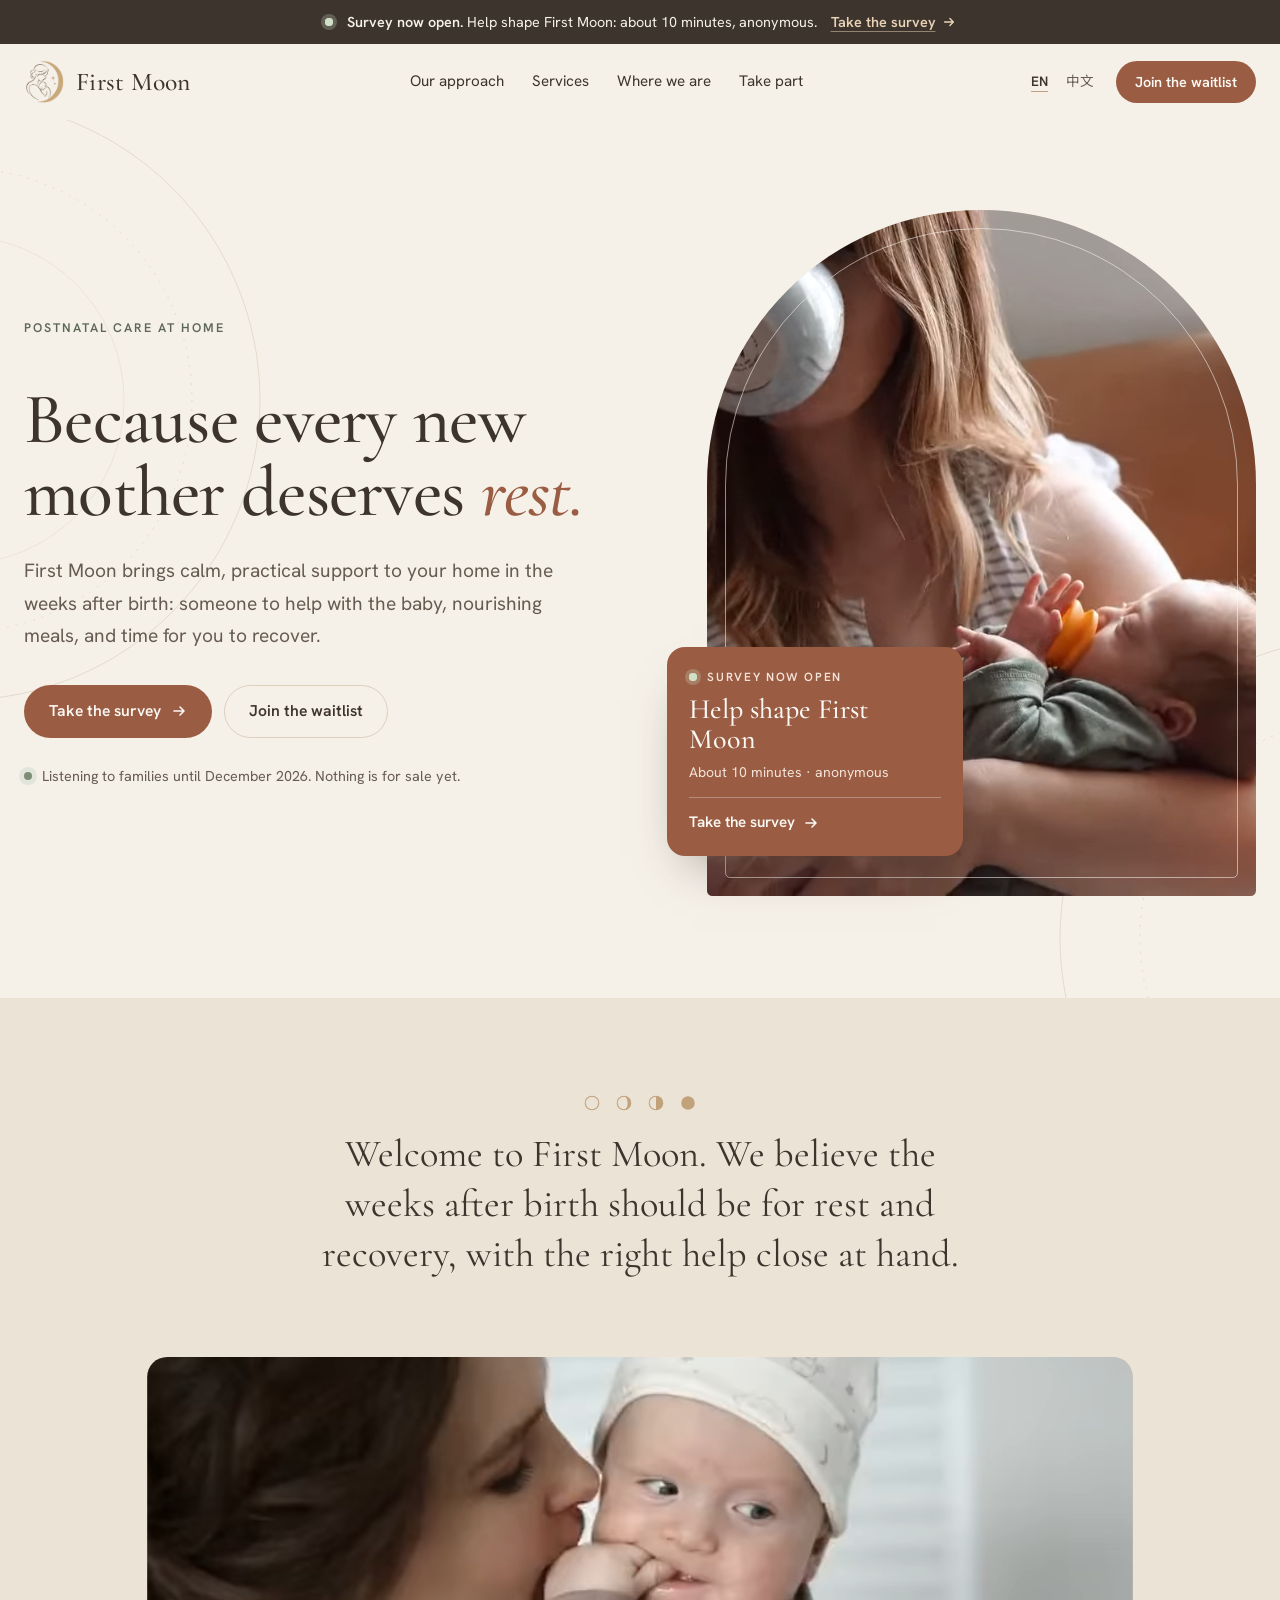
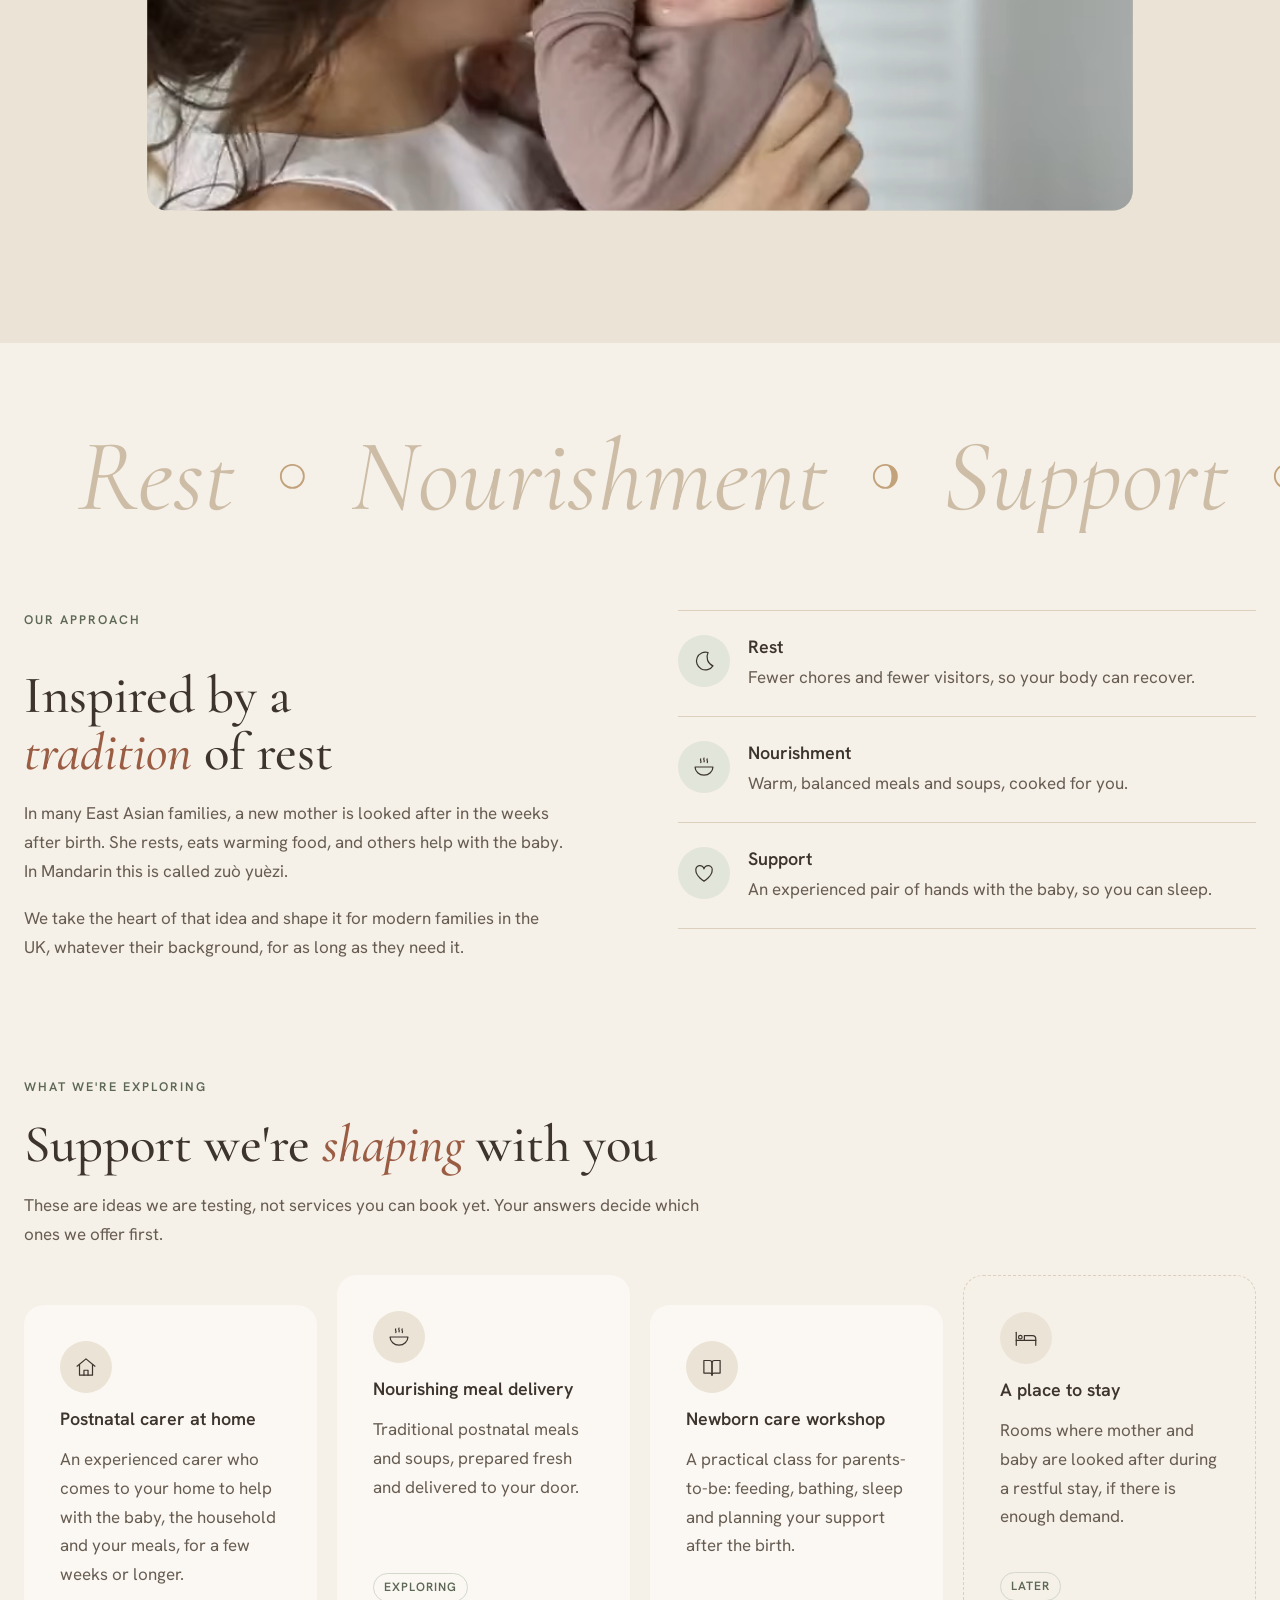
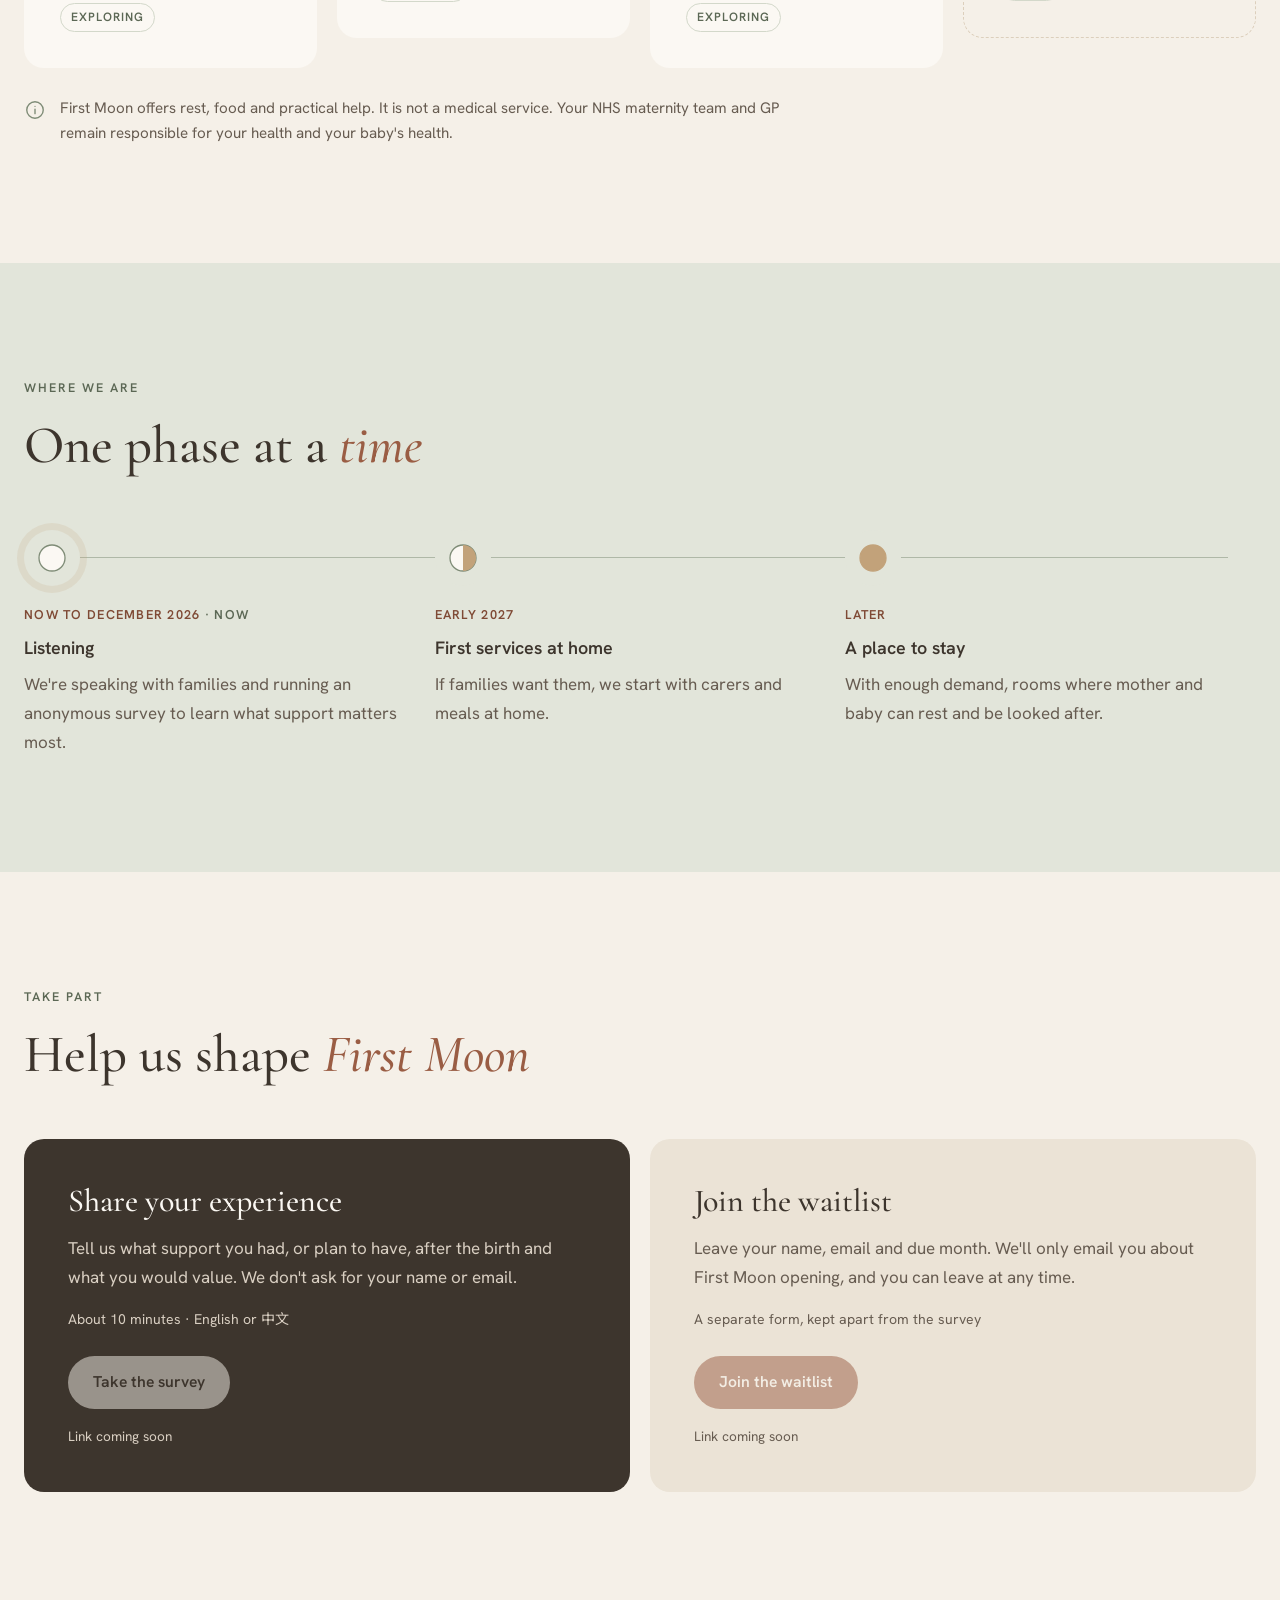
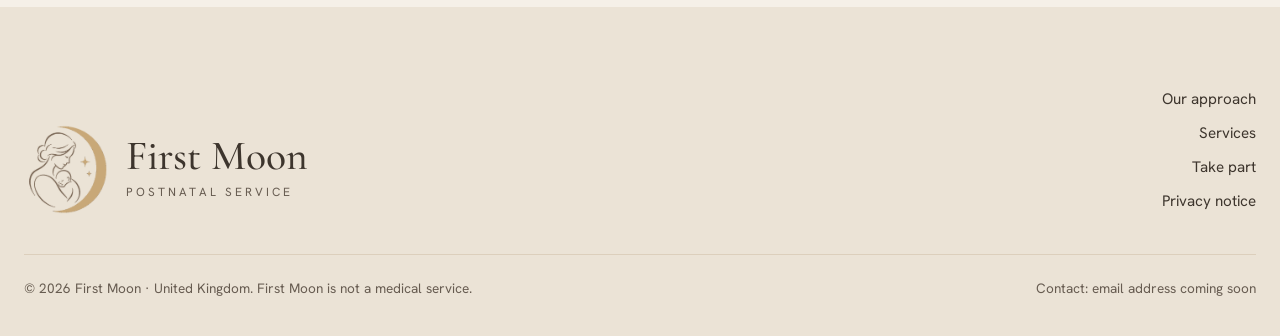
==== index.html @ cba9b2d2 "Add scroll-linked motion - Gold reading-progress line under the nav - Hero depth: orbit rings turn, " ====
<!doctype html>
<html lang="en-GB">
<head>
<meta charset="utf-8">
<meta name="viewport" content="width=device-width, initial-scale=1, viewport-fit=cover">
<title>First Moon 初月</title>
<meta name="description" content="First Moon 初月: calm, practical postnatal support at home for new families in the UK. Take our anonymous survey or join the waitlist.">
<meta name="claude:viewport-fit-sides" content="cover">
<link rel="icon" type="image/png" href="logo/favicon.png">
<link rel="apple-touch-icon" href="logo/apple-touch-icon.png">
<link rel="preconnect" href="https://fonts.googleapis.com">
<link rel="preconnect" href="https://fonts.gstatic.com" crossorigin>
<link rel="stylesheet" href="https://fonts.googleapis.com/css2?family=Cormorant+Garamond:ital,wght@0,400;0,500;1,400;1,500&family=Hanken+Grotesk:wght@400;500;600&family=Noto+Serif+TC:wght@500&family=Noto+Sans+TC:wght@400;500&display=swap">
<link rel="stylesheet" href="assets/site.css">
</head>
<body>
<div class="site" id="site" data-lang="en">

  <a class="announce js-survey" href="#take-part">
    <span class="wrap announce-in">
      <span class="live-dot" aria-hidden="true"></span>
      <span class="announce-text"><b><span class="en">Survey now open.</span><span class="zh">問卷開放中。</span></b> <span class="en">Help shape First Moon: about 10 minutes, anonymous.</span><span class="zh">協助我們打造初月：約 10 分鐘，匿名填寫。</span></span>
      <span class="announce-cta"><span class="en">Take the survey</span><span class="zh">填寫問卷</span> <svg class="arrow" viewBox="0 0 16 16" fill="none" stroke="currentColor" stroke-width="1.6" stroke-linecap="round" stroke-linejoin="round" aria-hidden="true"><path d="M3 8h10M9 4l4 4-4 4"/></svg></span>
    </span>
  </a>

  <header class="nav">
    <div class="wrap nav-in">
      <a class="brand" href="#top" aria-label="First Moon home">
        <img src="logo/emblem.png" alt="" width="400" height="429">
        <b>First Moon</b>
      </a>
      <nav class="nav-links" aria-label="Sections">
        <a href="#approach"><span class="en">Our approach</span><span class="zh">我們的理念</span></a>
        <a href="#services"><span class="en">Services</span><span class="zh">服務規劃</span></a>
        <a href="#journey"><span class="en">Where we are</span><span class="zh">目前進度</span></a>
        <a href="#take-part"><span class="en">Take part</span><span class="zh">一起參與</span></a>
      </nav>
      <div class="nav-right">
        <div class="lang" role="group" aria-label="Language / 語言">
          <button type="button" id="lang-en" data-set="en" aria-pressed="true">EN</button>
          <button type="button" id="lang-zh" data-set="zh" aria-pressed="false">中文</button>
        </div>
        <a class="btn primary" href="#take-part"><span class="en">Join the waitlist</span><span class="zh">加入候補名單</span></a>
      </div>
    </div>
  </header>

  <main id="top">
    <div class="hero-band">
    <svg class="orbit orbit-left" viewBox="0 0 640 640" aria-hidden="true">
      <circle cx="320" cy="320" r="300" fill="none" stroke="#DCCFBC" stroke-width="1"/>
      <circle cx="320" cy="320" r="232" fill="none" stroke="#DCCFBC" stroke-width="1" stroke-dasharray="2 7"/>
      <circle cx="320" cy="320" r="164" fill="none" stroke="#E6DCCB" stroke-width="1"/>
      <g class="orbit-moon"><circle cx="320" cy="20" r="9" fill="#C2A27A"/></g>
    </svg>
    <svg class="orbit orbit-right" viewBox="0 0 640 640" aria-hidden="true">
      <circle cx="320" cy="320" r="300" fill="none" stroke="#DCCFBC" stroke-width="1"/>
      <circle cx="320" cy="320" r="220" fill="none" stroke="#DCCFBC" stroke-width="1" stroke-dasharray="2 7"/>
      <g class="orbit-moon slow"><circle cx="320" cy="100" r="7" fill="#C2A27A"/><circle cx="324" cy="98" r="6" fill="#F5F0E8"/></g>
    </svg>
    <div class="wrap hero">
      <div class="hero-copy">
        <p class="eyebrow"><span class="en">Postnatal care at home</span><span class="zh">到府產後照顧</span></p>
        <h1><span class="en">Because every new mother deserves <em>rest.</em></span><span class="zh">每一位新手媽媽，都值得<em>好好休息</em>。</span></h1>
        <p class="lede"><span class="en">First Moon brings calm, practical support to your home in the weeks after birth: someone to help with the baby, nourishing meals, and time for you to recover.</span><span class="zh">在產後的日子裡，初月為您的家帶來安心而實際的支援：有人幫忙照顧寶寶、有營養的餐點，讓您有時間好好恢復。</span></p>
        <div class="hero-ctas">
          <a class="btn primary js-survey" href="#take-part"><span class="en">Take the survey</span><span class="zh">填寫問卷</span>
            <svg class="arrow" viewBox="0 0 16 16" fill="none" stroke="currentColor" stroke-width="1.6" stroke-linecap="round" stroke-linejoin="round" aria-hidden="true"><path d="M3 8h10M9 4l4 4-4 4"/></svg></a>
          <a class="btn quiet js-waitlist" href="#take-part"><span class="en">Join the waitlist</span><span class="zh">加入候補名單</span></a>
        </div>
        <p class="listening"><span class="en">Listening to families until December 2026. Nothing is for sale yet.</span><span class="zh">2026 年 12 月前持續聆聽家庭的需要，目前尚未銷售任何服務。</span></p>
      </div>
      <div class="arch">
        <span class="arch-glow" aria-hidden="true"></span>
        <img src="logo/emblem.png" alt="First Moon emblem: a mother holding her baby inside a crescent moon" width="400" height="429">
        <video autoplay muted loop playsinline preload="auto" poster="media/hero-poster.jpg" aria-hidden="true"><source src="media/hero.webm" type="video/webm"><source src="media/hero.mp4" type="video/mp4"></video>
        <a class="arch-note js-survey" href="#take-part">
          <span class="note-top"><span class="live-dot" aria-hidden="true"></span><span class="en">Survey now open</span><span class="zh">問卷開放中</span></span>
          <b class="note-title"><span class="en">Help shape First Moon</span><span class="zh">一起打造初月</span></b>
          <span class="note-meta"><span class="en">About 10 minutes · anonymous</span><span class="zh">約 10 分鐘 · 匿名</span></span>
          <span class="note-cta"><span class="en">Take the survey</span><span class="zh">填寫問卷</span> <svg class="arrow" viewBox="0 0 16 16" fill="none" stroke="currentColor" stroke-width="1.6" stroke-linecap="round" stroke-linejoin="round" aria-hidden="true"><path d="M3 8h10M9 4l4 4-4 4"/></svg></span>
        </a>
      </div>
    </div>

    </div>

    <section class="welcome" aria-label="Welcome">
      <div class="wrap">
        <div class="phases" aria-hidden="true">
          <svg viewBox="0 0 20 20"><circle cx="10" cy="10" r="7.5" fill="none" stroke="#C2A27A" stroke-width="1.2"/></svg>
          <svg viewBox="0 0 20 20"><circle cx="10" cy="10" r="7.5" fill="none" stroke="#C2A27A" stroke-width="1.2"/><path d="M10 2.5a7.5 7.5 0 0 1 0 15a4 7.5 0 0 0 0-15z" fill="#C2A27A"/></svg>
          <svg viewBox="0 0 20 20"><circle cx="10" cy="10" r="7.5" fill="none" stroke="#C2A27A" stroke-width="1.2"/><path d="M10 2.5a7.5 7.5 0 0 1 0 15z" fill="#C2A27A"/></svg>
          <svg viewBox="0 0 20 20"><circle cx="10" cy="10" r="7.5" fill="#C2A27A"/></svg>
        </div>
        <p class="display"><span class="en">Welcome to First Moon. We believe the weeks after birth should be for rest and recovery, with the right help close at hand.</span><span class="zh">歡迎來到初月。我們相信，產後的日子應該用來休息與恢復，而您需要的幫助，就在身邊。</span></p>
        <figure class="film">
          <video muted loop playsinline preload="none" poster="media/together-poster.jpg" aria-hidden="true"><source src="media/together.webm" type="video/webm"><source src="media/together.mp4" type="video/mp4"></video>
        </figure>
      </div>
    </section>

    <div class="drift" aria-hidden="true">
      <p class="drift-track en"><span>Rest</span><svg viewBox="0 0 20 20"><circle cx="10" cy="10" r="7.5" fill="none" stroke="#C2A27A" stroke-width="1.2"/></svg><span>Nourishment</span><svg viewBox="0 0 20 20"><circle cx="10" cy="10" r="7.5" fill="none" stroke="#C2A27A" stroke-width="1.2"/><path d="M10 2.5a7.5 7.5 0 0 1 0 15a4 7.5 0 0 0 0-15z" fill="#C2A27A"/></svg><span>Support</span><svg viewBox="0 0 20 20"><circle cx="10" cy="10" r="7.5" fill="none" stroke="#C2A27A" stroke-width="1.2"/><path d="M10 2.5a7.5 7.5 0 0 1 0 15z" fill="#C2A27A"/></svg><span>Calm</span><svg viewBox="0 0 20 20"><circle cx="10" cy="10" r="7.5" fill="#C2A27A"/></svg></p>
      <p class="drift-track zh"><span>休息</span><svg viewBox="0 0 20 20"><circle cx="10" cy="10" r="7.5" fill="none" stroke="#C2A27A" stroke-width="1.2"/></svg><span>營養</span><svg viewBox="0 0 20 20"><circle cx="10" cy="10" r="7.5" fill="none" stroke="#C2A27A" stroke-width="1.2"/><path d="M10 2.5a7.5 7.5 0 0 1 0 15a4 7.5 0 0 0 0-15z" fill="#C2A27A"/></svg><span>支援</span><svg viewBox="0 0 20 20"><circle cx="10" cy="10" r="7.5" fill="none" stroke="#C2A27A" stroke-width="1.2"/><path d="M10 2.5a7.5 7.5 0 0 1 0 15z" fill="#C2A27A"/></svg><span>安心</span><svg viewBox="0 0 20 20"><circle cx="10" cy="10" r="7.5" fill="#C2A27A"/></svg></p>
    </div>

    <section class="section" id="approach">
      <div class="wrap approach">
        <div class="approach-copy">
          <p class="eyebrow"><span class="en">Our approach</span><span class="zh">我們的理念</span></p>
          <h2><span class="en">Inspired by a <em>tradition</em> of rest</span><span class="zh">靈感來自<em>傳統</em>的產後休養</span></h2>
          <p class="muted"><span class="en">In many East Asian families, a new mother is looked after in the weeks after birth. She rests, eats warming food, and others help with the baby. In Mandarin this is called zuò yuèzi.</span><span class="zh">在許多東亞家庭裡，產後的媽媽會被細心照顧：好好休息、吃溫補的餐點，並由家人幫忙照顧寶寶，這就是坐月子。</span></p>
          <p class="muted"><span class="en">We take the heart of that idea and shape it for modern families in the UK, whatever their background, for as long as they need it.</span><span class="zh">我們延續這份用心，為在英國的現代家庭量身打造。不論背景，都能依您的需要安排。</span></p>
        </div>
        <div class="principles">
          <div class="principle">
            <span class="icon" aria-hidden="true"><svg viewBox="0 0 32 32"><path d="M21 5.5a11 11 0 1 0 6 16.5A12 12 0 0 1 21 5.5z"/></svg></span>
            <div><h3><span class="en">Rest</span><span class="zh">休息</span></h3><p><span class="en">Fewer chores and fewer visitors, so your body can recover.</span><span class="zh">減少家務與訪客，讓身體好好恢復。</span></p></div>
          </div>
          <div class="principle">
            <span class="icon" aria-hidden="true"><svg viewBox="0 0 32 32"><path d="M5 16h22a11 10 0 0 1-22 0z"/><path d="M12 6c-1.4 1.8 1.4 2.8 0 4.6M16 5c-1.4 1.8 1.4 2.8 0 4.6M20 6c-1.4 1.8 1.4 2.8 0 4.6"/></svg></span>
            <div><h3><span class="en">Nourishment</span><span class="zh">營養</span></h3><p><span class="en">Warm, balanced meals and soups, cooked for you.</span><span class="zh">溫暖均衡的餐點與湯品，為您用心烹調。</span></p></div>
          </div>
          <div class="principle">
            <span class="icon" aria-hidden="true"><svg viewBox="0 0 32 32"><path d="M16 26s-10-6-10-13a5 5 0 0 1 10-2 5 5 0 0 1 10 2c0 7-10 13-10 13z"/></svg></span>
            <div><h3><span class="en">Support</span><span class="zh">支援</span></h3><p><span class="en">An experienced pair of hands with the baby, so you can sleep.</span><span class="zh">有經驗的人幫忙照顧寶寶，讓您可以安心入睡。</span></p></div>
          </div>
        </div>
      </div>
    </section>

    <section class="section" id="services" style="padding-top: 0">
      <div class="wrap">
        <div class="section-head">
          <p class="eyebrow"><span class="en">What we're exploring</span><span class="zh">我們正在規劃</span></p>
          <h2><span class="en">Support we're <em>shaping</em> with you</span><span class="zh">與您一起<em>規劃</em>的照顧</span></h2>
          <p class="muted"><span class="en">These are ideas we are testing, not services you can book yet. Your answers decide which ones we offer first.</span><span class="zh">以下是我們正在評估的構想，目前還不能預訂。您的意見將決定我們先推出哪一項。</span></p>
        </div>
        <div class="services">
          <article class="service">
            <span class="icon" aria-hidden="true"><svg viewBox="0 0 32 32"><path d="M5 15 16 6l11 9"/><path d="M8 13v13h16V13"/><path d="M13.5 26v-6h5v6"/></svg></span>
            <h3><span class="en">Postnatal carer at home</span><span class="zh">到府產後照顧</span></h3>
            <p><span class="en">An experienced carer who comes to your home to help with the baby, the household and your meals, for a few weeks or longer.</span><span class="zh">有經驗的照顧者到府協助照顧寶寶、家務與飲食，可安排數週或更長時間。</span></p>
            <span class="tag"><span class="en">Exploring</span><span class="zh">規劃中</span></span>
          </article>
          <article class="service">
            <span class="icon" aria-hidden="true"><svg viewBox="0 0 32 32"><path d="M5 16h22a11 10 0 0 1-22 0z"/><path d="M12 6c-1.4 1.8 1.4 2.8 0 4.6M16 5c-1.4 1.8 1.4 2.8 0 4.6M20 6c-1.4 1.8 1.4 2.8 0 4.6"/></svg></span>
            <h3><span class="en">Nourishing meal delivery</span><span class="zh">產後餐點外送</span></h3>
            <p><span class="en">Traditional postnatal meals and soups, prepared fresh and delivered to your door.</span><span class="zh">傳統產後餐點與湯品，新鮮製作，直接送到府上。</span></p>
            <span class="tag"><span class="en">Exploring</span><span class="zh">規劃中</span></span>
          </article>
          <article class="service">
            <span class="icon" aria-hidden="true"><svg viewBox="0 0 32 32"><path d="M6 8h7a3 3 0 0 1 3 3v15a2.5 2.5 0 0 0-2.5-2.5H6z"/><path d="M26 8h-7a3 3 0 0 0-3 3v15a2.5 2.5 0 0 1 2.5-2.5H26z"/></svg></span>
            <h3><span class="en">Newborn care workshop</span><span class="zh">新生兒照顧課程</span></h3>
            <p><span class="en">A practical class for parents-to-be: feeding, bathing, sleep and planning your support after the birth.</span><span class="zh">為準爸媽設計的實用課程：餵奶、洗澡、睡眠，以及產後支援規劃。</span></p>
            <span class="tag"><span class="en">Exploring</span><span class="zh">規劃中</span></span>
          </article>
          <article class="service later">
            <span class="icon" aria-hidden="true"><svg viewBox="0 0 32 32"><path d="M4 25V9"/><path d="M4 19h24v6"/><path d="M28 19v-2a4 4 0 0 0-4-4H14v6"/><circle cx="9" cy="15" r="2.2"/></svg></span>
            <h3><span class="en">A place to stay</span><span class="zh">產後住宿</span></h3>
            <p><span class="en">Rooms where mother and baby are looked after during a restful stay, if there is enough demand.</span><span class="zh">若需求足夠，我們希望提供讓媽媽與寶寶安心入住、受到照顧的空間。</span></p>
            <span class="tag"><span class="en">Later</span><span class="zh">未來</span></span>
          </article>
        </div>
        <p class="care-note">
          <svg viewBox="0 0 24 24" aria-hidden="true"><circle cx="12" cy="12" r="9"/><path d="M12 11v5M12 8h.01"/></svg>
          <span><span class="en">First Moon offers rest, food and practical help. It is not a medical service. Your NHS maternity team and GP remain responsible for your health and your baby's health.</span><span class="zh">初月提供的是休息、飲食與生活上的協助，並非醫療服務。您與寶寶的健康仍由 NHS 產科團隊及家庭醫師（GP）負責。</span></span>
        </p>
      </div>
    </section>

    <section class="section journey-band" id="journey">
      <div class="wrap">
        <div class="section-head">
          <p class="eyebrow"><span class="en">Where we are</span><span class="zh">目前進度</span></p>
          <h2><span class="en">One phase at a <em>time</em></span><span class="zh">一步一步，<em>循序漸進</em></span></h2>
        </div>
        <ol class="journey">
          <li class="now">
            <span class="moon" aria-hidden="true"><svg viewBox="0 0 40 40"><circle cx="20" cy="20" r="13" fill="#FBF8F3" stroke="#7F8C77" stroke-width="1.3"/></svg></span>
            <span class="when"><span class="en">Now to December 2026</span><span class="zh">現在至 2026 年 12 月</span></span>
            <h3><span class="en">Listening</span><span class="zh">聆聽需求</span></h3>
            <p><span class="en">We're speaking with families and running an anonymous survey to learn what support matters most.</span><span class="zh">我們正在與家庭交流，並透過匿名問卷了解大家最需要的支援。</span></p>
          </li>
          <li>
            <span class="moon" aria-hidden="true"><svg viewBox="0 0 40 40"><circle cx="20" cy="20" r="13" fill="#FBF8F3" stroke="#7F8C77" stroke-width="1.3"/><path d="M20 7a13 13 0 0 1 0 26z" fill="#C2A27A"/></svg></span>
            <span class="when"><span class="en">Early 2027</span><span class="zh">2027 年初</span></span>
            <h3><span class="en">First services at home</span><span class="zh">首批到府服務</span></h3>
            <p><span class="en">If families want them, we start with carers and meals at home.</span><span class="zh">若家庭有需要，我們將從到府照顧與餐點開始。</span></p>
          </li>
          <li>
            <span class="moon" aria-hidden="true"><svg viewBox="0 0 40 40"><circle cx="20" cy="20" r="13" fill="#C2A27A" stroke="#C2A27A" stroke-width="1.3"/></svg></span>
            <span class="when"><span class="en">Later</span><span class="zh">未來</span></span>
            <h3><span class="en">A place to stay</span><span class="zh">產後住宿</span></h3>
            <p><span class="en">With enough demand, rooms where mother and baby can rest and be looked after.</span><span class="zh">若需求足夠，提供讓媽媽與寶寶安心休養的空間。</span></p>
          </li>
        </ol>
      </div>
    </section>

    <section class="section" id="take-part">
      <div class="wrap">
        <div class="section-head">
          <p class="eyebrow"><span class="en">Take part</span><span class="zh">一起參與</span></p>
          <h2><span class="en">Help us shape <em>First Moon</em></span><span class="zh">一起打造<em>初月</em></span></h2>
        </div>
        <div class="join">
          <div class="join-card survey">
            <h3><span class="en">Share your experience</span><span class="zh">分享您的經驗</span></h3>
            <p><span class="en">Tell us what support you had, or plan to have, after the birth and what you would value. We don't ask for your name or email.</span><span class="zh">告訴我們您過去或打算在產後安排哪些支援，以及您重視的項目。問卷不會詢問姓名或電子郵件。</span></p>
            <span class="meta"><span class="en">About 10 minutes · English or 中文</span><span class="zh">約 10 分鐘 · 中文或英文</span></span>
            <a class="btn primary js-survey" href="#take-part"><span class="en">Take the survey</span><span class="zh">開始填寫</span></a>
          </div>
          <div class="join-card waitlist">
            <h3><span class="en">Join the waitlist</span><span class="zh">加入候補名單</span></h3>
            <p class="muted"><span class="en">Leave your name, email and due month. We'll only email you about First Moon opening, and you can leave at any time.</span><span class="zh">留下姓名、電子郵件與預產月份。我們只會在初月開放時通知您，您隨時可以退出。</span></p>
            <span class="meta"><span class="en">A separate form, kept apart from the survey</span><span class="zh">與問卷分開的獨立表單</span></span>
            <a class="btn primary js-waitlist" href="#take-part"><span class="en">Join the waitlist</span><span class="zh">加入候補名單</span></a>
          </div>
        </div>
      </div>
    </section>
  </main>

  <footer class="footer">
    <div class="wrap">
      <div class="footer-top">
        <a class="footer-brand" href="#top" aria-label="First Moon, back to top">
          <img src="logo/emblem.png" alt="" width="400" height="429">
          <span><b>First Moon</b><small><span class="en">Postnatal service</span><span class="zh">產後照顧服務</span></small></span>
        </a>
        <nav class="footer-links" aria-label="Footer">
          <a href="#approach"><span class="en">Our approach</span><span class="zh">我們的理念</span></a>
          <a href="#services"><span class="en">Services</span><span class="zh">服務規劃</span></a>
          <a href="#take-part"><span class="en">Take part</span><span class="zh">一起參與</span></a>
          <a href="privacy.html"><span class="en">Privacy notice</span><span class="zh">隱私權聲明</span></a>
        </nav>
      </div>
      <div class="footer-bottom">
        <p><span class="en">© 2026 First Moon · United Kingdom. First Moon is not a medical service.</span><span class="zh">© 2026 初月 · 英國。初月並非醫療服務。</span></p>
        <p><span class="en">Contact:</span><span class="zh">聯絡我們：</span> <span class="email js-email"><span class="en">email address coming soon</span><span class="zh">電子郵件即將公布</span></span></p>
      </div>
    </div>
  </footer>

</div>
<script src="assets/site.js"></script>
</body>
</html>
---- assets/site.css ----
/* First Moon: calm, light, earth-toned. Arches and moon phases are the only motifs. */
:root {
  --linen: #F5F0E8;
  --oat: #EBE3D6;
  --sand: #DCCFBC;
  --stone: #3D352D;
  --stone-soft: #675C51;
  --clay: #9A5D44;
  --clay-deep: #7F4A35;
  --sage: #7F8C77;
  --sage-tint: #E2E5DA;
  --sage-ink: #5C6855;
  --gold: #C2A27A;
  --white: #FBF8F3;
  --display: "Cormorant Garamond", "Noto Serif TC", Georgia, serif;
  --zh-display: "Noto Serif TC", "Songti TC", "PMingLiU", serif;
  --body: "Hanken Grotesk", "Noto Sans TC", "PingFang TC", "Microsoft JhengHei", system-ui, sans-serif;
  --radius: 20px;
  color-scheme: light;
}

* { box-sizing: border-box; }
html { scroll-behavior: smooth; }
@media (prefers-reduced-motion: reduce) { html { scroll-behavior: auto; } }
body { margin: 0; background: var(--linen); color: var(--stone); font-family: var(--body); font-size: 1.0625rem; line-height: 1.7; -webkit-font-smoothing: antialiased; }
img { max-width: 100%; height: auto; display: block; }
a { color: var(--clay-deep); text-underline-offset: 3px; }
a:focus-visible, button:focus-visible { outline: 2px solid var(--clay); outline-offset: 3px; border-radius: 6px; }
p { margin: 0; }

.wrap { width: 100%; max-width: 80rem; margin: 0 auto; padding-left: max(24px, env(safe-area-inset-left, 0px)); padding-right: max(24px, env(safe-area-inset-right, 0px)); }
@media (max-width: 480px) { .wrap { padding-left: max(18px, env(safe-area-inset-left, 0px)); padding-right: max(18px, env(safe-area-inset-right, 0px)); } }

/* language */
.site[data-lang="en"] .zh, .site[data-lang="zh"] .en { display: none !important; }
.site[data-lang="zh"] { line-height: 1.9; }
.site[data-lang="zh"] .display, .site[data-lang="zh"] h1, .site[data-lang="zh"] h2 { font-family: var(--zh-display); font-weight: 500; letter-spacing: .02em; }

/* type */
.eyebrow { font-size: .78rem; font-weight: 600; letter-spacing: .16em; text-transform: uppercase; color: var(--sage-ink); margin: 0 0 18px; }
.site[data-lang="zh"] .eyebrow { letter-spacing: .3em; }
h1, h2, .display { font-family: var(--display); font-weight: 500; color: var(--stone); margin: 0; text-wrap: balance; }
h1 { font-size: clamp(2.8rem, 5.6vw, 5.4rem); line-height: 1.02; letter-spacing: -.01em; }
h2 { font-size: clamp(2.1rem, 4.2vw, 3.3rem); line-height: 1.08; }
h1 em, h2 em, .display em { font-style: italic; color: var(--clay); }
.site[data-lang="zh"] h1 { font-size: clamp(2.3rem, 5vw, 3.8rem); line-height: 1.25; }
.site[data-lang="zh"] h2 { font-size: clamp(1.8rem, 3.4vw, 2.6rem); line-height: 1.3; }
.site[data-lang="zh"] h1 em, .site[data-lang="zh"] h2 em { font-style: normal; }
h3 { font-size: 1.12rem; font-weight: 600; margin: 0; line-height: 1.35; }
.lede { font-size: 1.2rem; color: var(--stone-soft); max-width: 36rem; text-wrap: pretty; }
.muted { color: var(--stone-soft); }

/* buttons */
.btn { display: inline-flex; align-items: center; justify-content: center; gap: 10px; min-height: 48px; padding: 12px 24px; border-radius: 999px; font: inherit; font-size: .98rem; font-weight: 600; text-decoration: none; border: 1.5px solid transparent; transition: background-color .25s ease, color .25s ease, border-color .25s ease; cursor: pointer; }
.btn.primary { background: var(--clay); color: var(--white); }
.btn.primary:hover { background: var(--clay-deep); }
.btn.quiet { border-color: var(--sand); color: var(--stone); background: transparent; }
.btn.quiet:hover { border-color: var(--stone-soft); }
.btn .arrow { width: 16px; height: 16px; }
.btn[aria-disabled="true"] { opacity: .5; pointer-events: none; }
.soon { font-size: .85rem; color: var(--stone-soft); }

/* nav */
.nav { position: sticky; top: env(safe-area-inset-top, 0px); z-index: 20; background: color-mix(in srgb, var(--linen) 92%, transparent); backdrop-filter: blur(8px); border-bottom: 1px solid transparent; }
.nav-in { display: flex; align-items: center; justify-content: space-between; gap: 20px; padding-block: 16px; }
.brand { display: flex; align-items: center; gap: 12px; color: var(--stone); text-decoration: none; }
.brand img { width: 40px; }
.brand b { font-family: var(--display); font-weight: 500; font-size: 1.6rem; letter-spacing: .01em; line-height: 1; }
.nav-links { display: flex; align-items: center; gap: 28px; font-size: .95rem; }
.nav-links a { color: var(--stone); text-decoration: none; }
.nav-links a:hover { color: var(--clay); }
.nav-right { display: flex; align-items: center; gap: 14px; }
.lang { display: flex; gap: 2px; font-size: .85rem; }
.lang button { font: inherit; background: none; border: 0; padding: 6px 8px; color: var(--stone-soft); cursor: pointer; border-radius: 6px; }
.lang button[aria-pressed="true"] { color: var(--stone); font-weight: 600; text-decoration: underline; text-underline-offset: 5px; text-decoration-color: var(--gold); }
.nav .btn { min-height: 42px; padding: 8px 18px; font-size: .9rem; }
@media (max-width: 900px) { .nav-links { display: none; } }
@media (max-width: 560px) { .nav .btn { display: none; } .brand b { font-size: 1.4rem; } }

/* hero */
.hero { position: relative; display: grid; grid-template-columns: minmax(0, 1.05fr) minmax(0, .95fr); gap: clamp(32px, 6vw, 80px); align-items: center; padding-block: clamp(40px, 7vw, 96px) clamp(56px, 8vw, 112px); }
.hero-copy { display: grid; gap: 26px; min-width: 0; }
.hero-ctas { display: flex; flex-wrap: wrap; gap: 12px; padding-top: 6px; }
.listening { display: inline-flex; align-items: baseline; gap: 10px; font-size: .9rem; color: var(--stone-soft); }
.listening::before { content: ""; flex: none; transform: translateY(-1px); width: 8px; height: 8px; border-radius: 50%; background: var(--sage); box-shadow: 0 0 0 5px var(--sage-tint); }
.arch { position: relative; aspect-ratio: 4 / 5; width: 100%; max-width: 580px; justify-self: end; border-radius: 999px 999px var(--radius) var(--radius); background: var(--oat); display: grid; place-items: center; }
.arch::after { content: ""; position: absolute; inset: 18px; border: 1px solid var(--sand); border-radius: inherit; pointer-events: none; }
.arch img { width: 64%; }
/* the survey call-out on the arch */
.arch-note { position: absolute; z-index: 2; left: -40px; bottom: 40px; width: min(18.5rem, calc(100% - 24px)); background: var(--clay); color: var(--white); text-decoration: none; border-radius: 18px; padding: 20px 22px; display: grid; gap: 6px; box-shadow: 0 26px 50px -26px rgba(61, 53, 45, .6); }
.arch-note:hover { background: var(--clay-deep); color: var(--white); }
.note-top { display: inline-flex; align-items: center; gap: 10px; font-size: .74rem; font-weight: 600; letter-spacing: .14em; text-transform: uppercase; color: #F3E3D8; }
.note-title { font-family: var(--display); font-weight: 500; font-size: 1.75rem; line-height: 1.1; }
.site[data-lang="zh"] .note-title { font-family: var(--zh-display); font-size: 1.4rem; }
.note-meta { font-size: .88rem; color: #F3E3D8; }
.note-cta { display: inline-flex; align-items: center; gap: 8px; margin-top: 6px; font-weight: 600; font-size: .95rem; border-top: 1px solid rgba(251, 248, 243, .3); padding-top: 12px; }
.note-cta .arrow { width: 16px; height: 16px; }
.live-dot { position: relative; flex: none; width: 8px; height: 8px; border-radius: 50%; background: #CFE0C6; box-shadow: 0 0 0 4px rgba(207, 224, 198, .25); }

/* announcement bar */
.announce { display: block; background: var(--stone); color: var(--linen); text-decoration: none; font-size: .9rem; }
.announce:hover { color: var(--white); }
.announce-in { display: flex; align-items: center; justify-content: center; gap: 12px 14px; padding-block: 10px; flex-wrap: wrap; text-align: center; }
.announce-text b { font-weight: 600; }
.announce-cta { display: inline-flex; align-items: center; gap: 6px; font-weight: 600; color: #E9D3B6; text-decoration: underline; text-underline-offset: 4px; text-decoration-color: rgba(233, 211, 182, .5); }
.announce-cta .arrow { width: 14px; height: 14px; }
@media (max-width: 560px) { .announce-in { font-size: .84rem; gap: 6px 10px; } .announce .live-dot { display: none; } }

/* orbit rings fill the sides of wide screens */
.hero-band { position: relative; overflow: hidden; }
.orbit { position: absolute; pointer-events: none; width: 640px; height: 640px; opacity: .65; }
.orbit-left { left: -360px; top: -40px; }
.orbit-right { right: -400px; bottom: -260px; }
@media (min-width: 1400px) { .orbit-left { left: calc((50% - 40rem) / 2 - 320px); top: -20px; } .orbit-right { right: calc((50% - 40rem) / 2 - 320px); bottom: -220px; } }
@media (max-width: 860px) { .orbit-right { display: none; } .orbit-left { left: -440px; top: -120px; opacity: .4; } }
.orbit-moon { transform-box: view-box; transform-origin: 320px 320px; }
@media (max-width: 860px) {
  .hero { grid-template-columns: 1fr; }
  .arch { max-width: 360px; width: 100%; justify-self: center; aspect-ratio: 5 / 5.6; }
  .arch-note { left: 12px; bottom: 20px; }
  .arch { justify-self: center; }
}

/* welcome band */
.welcome { background: var(--oat); }
.welcome .wrap { padding-block: clamp(56px, 8vw, 96px); display: grid; justify-items: center; text-align: center; gap: 18px; }
.welcome .display { font-size: clamp(1.7rem, 3.2vw, 2.4rem); line-height: 1.3; max-width: 46rem; font-weight: 400; }
.site[data-lang="zh"] .welcome .display { font-size: clamp(1.4rem, 2.6vw, 1.9rem); line-height: 1.6; }
.film { width: 100%; margin: 22px 0 0; border-radius: var(--radius); overflow: hidden; aspect-ratio: 1280 / 548; background: var(--sand); }
.film video { width: 100%; height: 100%; object-fit: cover; display: block; }
@media (max-width: 640px) { .film { aspect-ratio: 4 / 3; } }
.phases { display: flex; gap: 14px; align-items: center; }
.phases svg { width: 18px; height: 18px; }
.sr-only { position: absolute; width: 1px; height: 1px; overflow: hidden; clip: rect(0 0 0 0); white-space: nowrap; }

/* a slow band of words between the welcome and the approach; site.js slides it as you scroll */
.drift { overflow: hidden; padding-top: clamp(44px, 6vw, 80px); }
.drift-track { display: flex; align-items: center; gap: .42em; width: max-content; margin: 0; padding-left: 6vw; white-space: nowrap; font-family: var(--display); font-style: italic; font-weight: 400; font-size: clamp(3rem, 8vw, 7rem); line-height: 1.1; color: #CDBDA6; translate: calc(var(--dx, 0) * -.3px) 0; will-change: translate; }
.drift-track svg { flex: none; width: .3em; height: .3em; }
.site[data-lang="zh"] .drift-track { font-family: var(--zh-display); font-style: normal; font-size: clamp(2.4rem, 6vw, 5rem); letter-spacing: .12em; gap: .6em; }
.drift + .section { padding-top: clamp(44px, 6vw, 80px); }

/* sections */
.section { padding-block: clamp(64px, 9vw, 120px); }
.section-head { display: grid; gap: 0; max-width: 44rem; margin-bottom: clamp(36px, 5vw, 56px); }
.section-head p:last-child { margin-top: 18px; }

.approach { display: grid; grid-template-columns: minmax(0, 1fr) minmax(0, 1fr); gap: clamp(32px, 6vw, 88px); align-items: start; }
.approach-copy { display: grid; gap: 18px; }
.approach-copy p { max-width: 34rem; }
.principles { display: grid; gap: 0; border-top: 1px solid var(--sand); }
.principle { display: grid; grid-template-columns: 52px minmax(0, 1fr); gap: 18px; padding-block: 24px; border-bottom: 1px solid var(--sand); }
.principle p { color: var(--stone-soft); margin-top: 4px; }
.icon { width: 52px; height: 52px; border-radius: 50%; background: var(--sage-tint); color: var(--stone); display: grid; place-items: center; }
.icon svg { width: 26px; height: 26px; fill: none; stroke: currentColor; stroke-width: 1.5; stroke-linecap: round; stroke-linejoin: round; }
@media (max-width: 820px) { .approach { grid-template-columns: 1fr; } }

.services { display: grid; grid-template-columns: repeat(2, minmax(0, 1fr)); gap: 20px; }
@media (min-width: 1240px) { .services { grid-template-columns: repeat(4, minmax(0, 1fr)); } }
.service { background: var(--white); border-radius: var(--radius); padding: clamp(24px, 3vw, 36px); display: flex; flex-direction: column; gap: 14px; }
.service .tag { margin-top: auto; }
.service .icon { background: var(--oat); }
.service p { color: var(--stone-soft); }
.tag { justify-self: start; align-self: flex-start; font-size: .75rem; letter-spacing: .08em; text-transform: uppercase; font-weight: 600; color: var(--sage-ink); border: 1px solid #D3D8CA; border-radius: 999px; padding: 3px 10px; }
.service.later { background: transparent; border: 1px dashed var(--sand); }
@media (max-width: 680px) { .services { grid-template-columns: 1fr; } }
.care-note { margin-top: 28px; display: flex; gap: 14px; align-items: flex-start; font-size: .95rem; color: var(--stone-soft); max-width: 48rem; }
.care-note svg { flex: none; width: 22px; height: 22px; margin-top: 3px; fill: none; stroke: var(--sage); stroke-width: 1.5; stroke-linecap: round; stroke-linejoin: round; }

/* journey */
.journey-band { background: var(--sage-tint); }
.journey { list-style: none; margin: 0; padding: 0; display: grid; grid-template-columns: repeat(3, minmax(0, 1fr)); gap: 0; position: relative; }
.journey::before { content: ""; position: absolute; top: 27px; left: 28px; right: 28px; height: 1px; background: var(--sage); opacity: .5; }
.journey li { position: relative; display: grid; gap: 10px; padding-right: 28px; align-content: start; }
.moon { width: 56px; height: 56px; border-radius: 50%; background: var(--sage-tint); display: grid; place-items: center; }
.moon svg { width: 40px; height: 40px; }
.when { font-size: .8rem; letter-spacing: .1em; text-transform: uppercase; font-weight: 600; color: var(--clay-deep); margin-top: 8px; }
.journey p { color: var(--stone-soft); }
.journey .now .when::after { content: " · now"; color: var(--sage-ink); }
.site[data-lang="zh"] .journey .now .when::after { content: " · 進行中"; }
@media (max-width: 760px) {
  .journey { grid-template-columns: 1fr; gap: 28px; }
  .journey::before { top: 28px; bottom: 28px; left: 27px; right: auto; width: 1px; height: auto; }
  .journey li { grid-template-columns: 56px minmax(0, 1fr); column-gap: 20px; padding-right: 0; }
  .journey li > *:not(.moon) { grid-column: 2; }
  .journey .moon { grid-row: 1 / span 3; }
  .when { margin-top: 0; }
}

/* take part */
.join { display: grid; grid-template-columns: repeat(2, minmax(0, 1fr)); gap: 20px; }
.join-card { border-radius: var(--radius); padding: clamp(28px, 4vw, 44px); display: grid; gap: 16px; align-content: start; }
.join-card.survey { background: var(--stone); color: var(--linen); }
.join-card.survey h3 { color: var(--white); }
.join-card.survey p, .join-card.survey .soon, .join-card.survey .meta { color: #D9CFC2; }
.join-card.survey .btn.primary { background: var(--linen); color: var(--stone); }
.join-card.survey .btn.primary:hover { background: var(--white); }
.join-card.waitlist { background: var(--oat); }
.join-card h3 { font-family: var(--display); font-weight: 500; font-size: 2rem; line-height: 1.1; }
.site[data-lang="zh"] .join-card h3 { font-family: var(--zh-display); font-size: 1.6rem; }
.meta { font-size: .88rem; color: var(--stone-soft); display: flex; gap: 8px; flex-wrap: wrap; }
.join-card .btn { justify-self: start; margin-top: 8px; }
@media (max-width: 760px) { .join { grid-template-columns: 1fr; } }

/* footer */
.footer { background: var(--oat); }
.footer .wrap { padding-block: clamp(48px, 7vw, 80px) 36px; display: grid; gap: 40px; }
.footer-top { display: grid; grid-template-columns: minmax(0, 1fr) auto; gap: 40px; align-items: end; }
.footer-brand { display: flex; align-items: center; gap: 18px; color: var(--stone); text-decoration: none; }
.footer-brand img { width: 84px; }
.footer-brand span { display: grid; gap: 4px; }
.footer-brand b { font-family: var(--display); font-weight: 500; font-size: 2.6rem; line-height: 1; }
.footer-brand small { font-size: .74rem; letter-spacing: .26em; text-transform: uppercase; color: var(--stone-soft); }
.footer-links { display: grid; gap: 8px; font-size: .95rem; justify-items: end; }
.footer-links a { color: var(--stone); text-decoration: none; }
.footer-links a:hover { color: var(--clay); }
.footer-bottom { border-top: 1px solid var(--sand); padding-top: 22px; display: flex; flex-wrap: wrap; justify-content: space-between; gap: 10px 32px; font-size: .85rem; color: var(--stone-soft); }
.footer-bottom p { max-width: 44rem; }
.email { user-select: all; }
@media (max-width: 640px) { .footer-top { grid-template-columns: 1fr; } .footer-links { justify-items: start; } }

/* privacy page */
.doc { max-width: 44rem; padding-block: clamp(40px, 6vw, 80px); }
.doc h1 { font-size: clamp(2.4rem, 5vw, 3.6rem); margin-bottom: 14px; }
.doc h2 { font-family: var(--body); font-size: 1.1rem; font-weight: 600; margin: 36px 0 8px; }
.site[data-lang="zh"] .doc h2 { font-family: var(--body); font-size: 1.1rem; }
.doc p, .doc li { color: var(--stone-soft); }
.doc p + p { margin-top: 12px; }
.doc ul { padding-left: 1.2rem; margin: 0; display: grid; gap: 6px; }
.back { display: inline-flex; gap: 8px; align-items: center; font-size: .95rem; margin-bottom: 28px; text-decoration: none; }

/* ---------- motion: slow, soft, never busy ---------- */
.nav { transition: border-color .4s ease, box-shadow .4s ease; }
.nav.scrolled { border-bottom-color: var(--sand); box-shadow: 0 10px 30px -28px rgba(61, 53, 45, .5); }
.arch img { position: relative; z-index: 1; }
.arch-glow { position: absolute; inset: 22% 18%; border-radius: 50%; background: radial-gradient(closest-side, rgba(255, 252, 245, .9), rgba(255, 252, 245, 0)); pointer-events: none; }
.arch video { position: absolute; inset: 0; width: 100%; height: 100%; object-fit: cover; border-radius: inherit; }
.arch.has-video::after { border-color: rgba(251, 248, 243, .55); z-index: 1; }
.arch.has-video .arch-glow, .arch.has-video > img { display: none; }
.service, .join-card { transition: transform .5s cubic-bezier(.2, .7, .2, 1), box-shadow .5s ease; }
.btn .arrow { transition: transform .35s ease; }

@media (prefers-reduced-motion: no-preference) {
  /* hero entrance: words settle in one after another, the italic word last */
  .hero-copy > * { animation: rise 1.1s cubic-bezier(.2, .7, .2, 1) both; }
  .hero-copy > *:nth-child(2) { animation-delay: .08s; }
  .hero-copy > *:nth-child(3) { animation-delay: .22s; }
  .hero-copy > *:nth-child(4) { animation-delay: .32s; }
  .hero-copy > *:nth-child(5) { animation-delay: .42s; }
  .hero h1 em { display: inline-block; animation: settle 1.6s .45s cubic-bezier(.2, .7, .2, 1) both; }
  .arch { animation: rise 1.3s .12s cubic-bezier(.2, .7, .2, 1) both; }
  .arch > img { animation: float 9s ease-in-out infinite; }
  .arch-glow { animation: breathe 9s ease-in-out infinite; }
  .arch-note { animation: rise 1s .9s cubic-bezier(.2, .7, .2, 1) both, float 11s 2s ease-in-out infinite; }
  .listening::before { animation: pulse 3.2s ease-in-out infinite; }
  .live-dot::after { content: ""; position: absolute; inset: 0; border-radius: 50%; background: #CFE0C6; animation: ping 2.4s cubic-bezier(0, 0, .2, 1) infinite; }
  .orbit-moon { animation: orbit 90s linear infinite; }
  .orbit-moon.slow { animation-duration: 140s; animation-direction: reverse; }
  .arch-note:hover .arrow, .announce:hover .arrow { transform: translateX(3px); }
  @keyframes ping { 0% { transform: scale(1); opacity: .7; } 80%, 100% { transform: scale(2.6); opacity: 0; } }
  @keyframes orbit { to { transform: rotate(360deg); } }

  /* hover */
  .service:hover, .join-card:hover { transform: translateY(-4px); box-shadow: 0 24px 50px -36px rgba(61, 53, 45, .45); }
  .btn:hover .arrow { transform: translateX(3px); }

  /* scroll reveals: only applied to content that starts below the fold (see site.js) */
  .will-reveal { opacity: 0; transform: translateY(18px); transition: opacity 1s cubic-bezier(.2, .7, .2, 1), transform 1s cubic-bezier(.2, .7, .2, 1); transition-delay: var(--d, 0s); }
  .will-reveal.revealed { opacity: 1; transform: none; }

  /* the welcome moon waxes, one phase at a time */
  .phases svg { opacity: .25; transform: scale(.85); transition: opacity .8s ease, transform .8s ease; }
  .phases.revealed svg, .phases:not(.will-wax) svg { opacity: 1; transform: none; }
  .phases.revealed svg:nth-child(2) { transition-delay: .25s; }
  .phases.revealed svg:nth-child(3) { transition-delay: .5s; }
  .phases.revealed svg:nth-child(4) { transition-delay: .75s; }

  /* ---- scroll-linked motion: site.js sets the variables; the defaults are the resting state ---- */
  /* reading progress: a gold hairline under the nav */
  .nav::after { content: ""; position: absolute; left: 0; right: 0; bottom: -1px; height: 2px; background: linear-gradient(90deg, var(--sand), var(--gold)); transform-origin: left; transform: scaleX(var(--read, 0)); pointer-events: none; }

  /* hero depth: the rings turn, the text lifts away a little faster than the arch */
  .orbit-left { rotate: calc(var(--hs, 0) * .05deg); }
  .orbit-right { rotate: calc(var(--hs, 0) * -.04deg); }
  @media (min-width: 861px) {
    .arch { translate: 0 calc(var(--hs, 0) * .1px); }
    .hero-copy { translate: 0 calc(var(--hs, 0) * -.05px); opacity: max(.3, calc(1 - var(--hs, 0) / 1300)); }
  }

  /* the welcome sentence lights up word by word */
  .words .w { opacity: clamp(.16, calc((var(--p, 1) * (var(--n, 1) + 4) - var(--i, 0)) / 4), 1); transition: opacity .3s linear; }

  /* the film opens out of a smaller frame and eases back from a slight zoom */
  .film { clip-path: inset(calc((1 - var(--fp, 1)) * 7%) calc((1 - var(--fp, 1)) * 10%) round var(--radius)); }
  .film video { scale: calc(1 + (1 - var(--fp, 1)) * .16); }

  /* service cards drift at two speeds */
  @media (min-width: 681px) { .service:nth-child(even) { translate: 0 calc(var(--sp, 0) * 30px); } }

  /* the journey line fills as you scroll, and each moon brightens as the line reaches it */
  .journey li { z-index: 1; }
  .journey::after { content: ""; position: absolute; top: 26.5px; left: 28px; right: 28px; height: 2px; background: var(--gold); transform-origin: left; transform: scaleX(var(--jp, 1)); }
  @media (max-width: 760px) { .journey::after { top: 28px; bottom: 28px; left: 26.5px; right: auto; width: 2px; height: auto; transform-origin: top; transform: scaleY(var(--jp, 1)); } }
  .journey.will-scrub .moon { transition: opacity .7s ease, transform .7s cubic-bezier(.2, .7, .2, 1), box-shadow .7s ease; }
  .journey.will-scrub li:not(.lit) .moon { opacity: .45; transform: scale(.82); }
  .journey.will-scrub li.lit .moon { box-shadow: 0 0 0 7px rgba(194, 162, 122, .18); }

  @keyframes rise { from { transform: translateY(14px); opacity: .4; } to { transform: none; opacity: 1; } }
  @keyframes settle { from { transform: translateY(8px); opacity: 0; filter: blur(4px); } to { transform: none; opacity: 1; filter: none; } }
  @keyframes float { 0%, 100% { transform: translateY(0); } 50% { transform: translateY(-7px); } }
  @keyframes breathe { 0%, 100% { opacity: .55; transform: scale(.94); } 50% { opacity: 1; transform: scale(1.04); } }
  @keyframes pulse { 0%, 100% { box-shadow: 0 0 0 5px var(--sage-tint); } 50% { box-shadow: 0 0 0 9px rgba(226, 229, 218, .4); } }
}
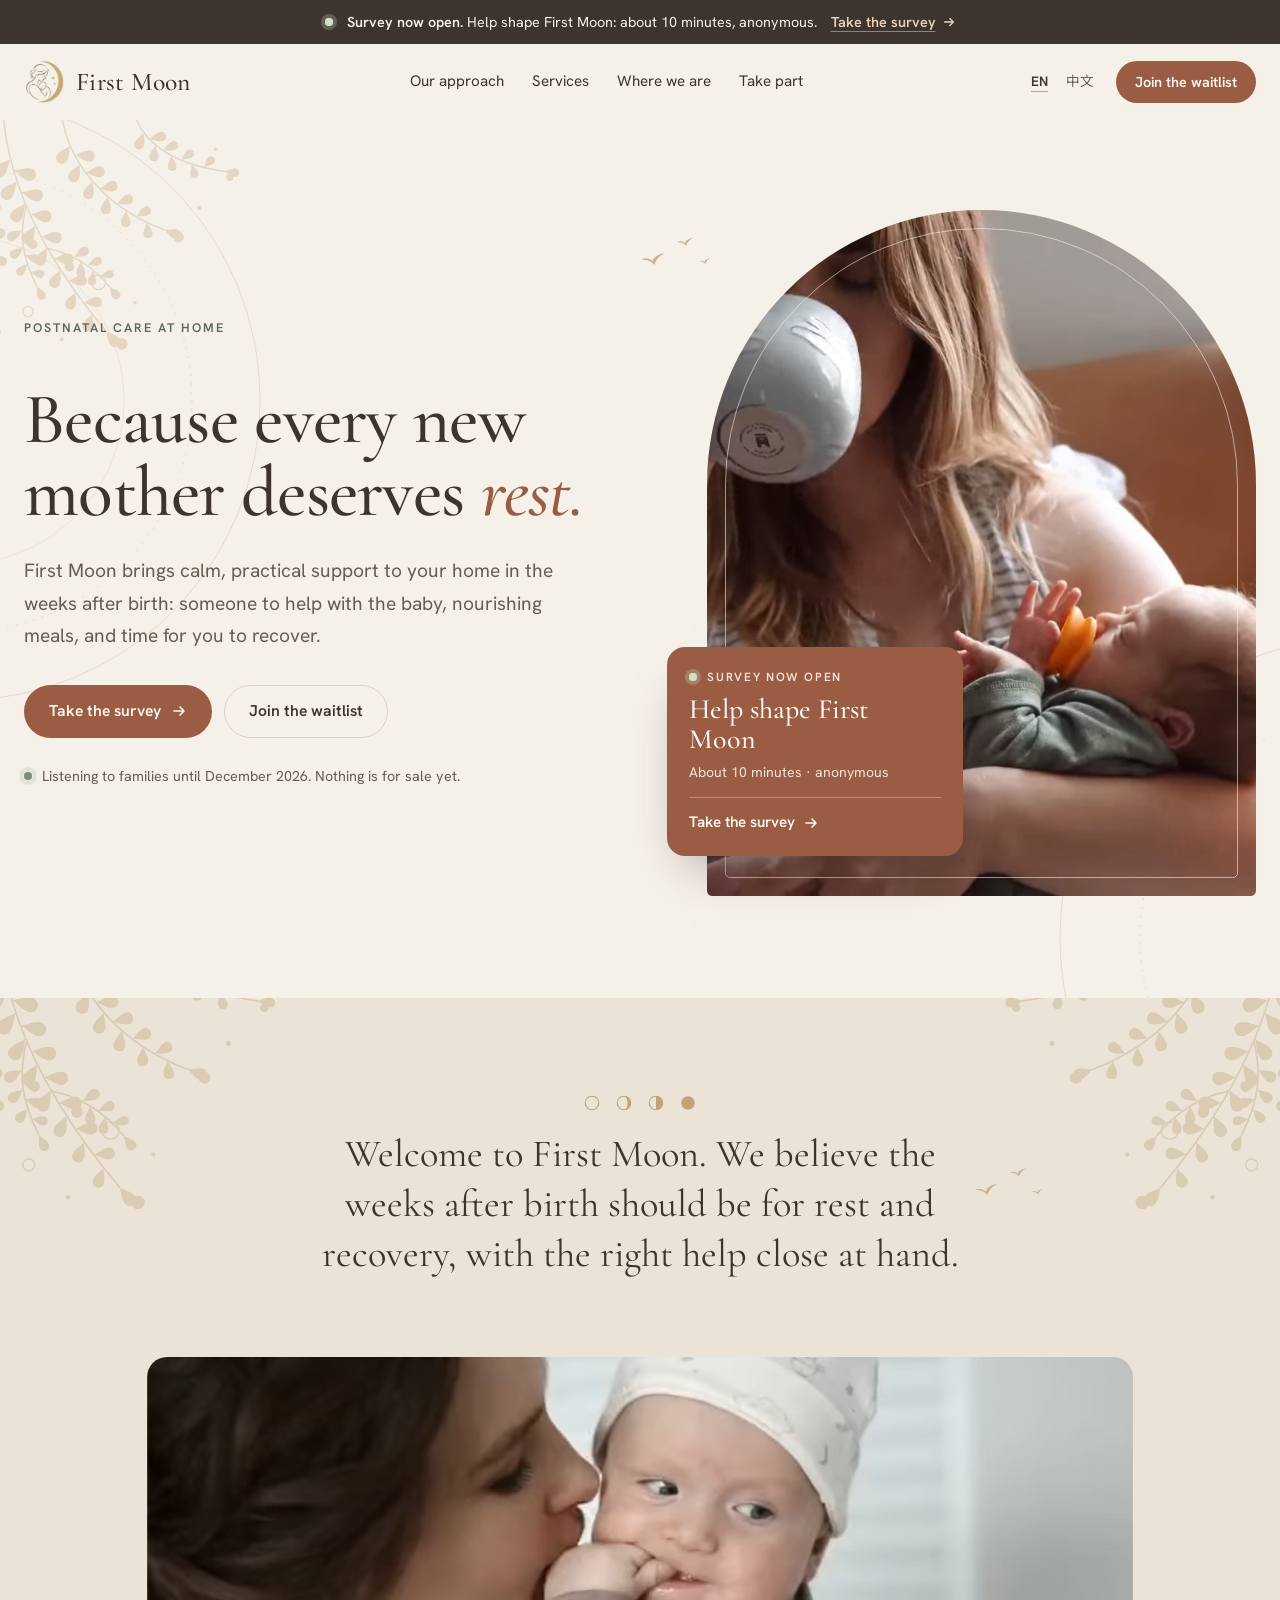
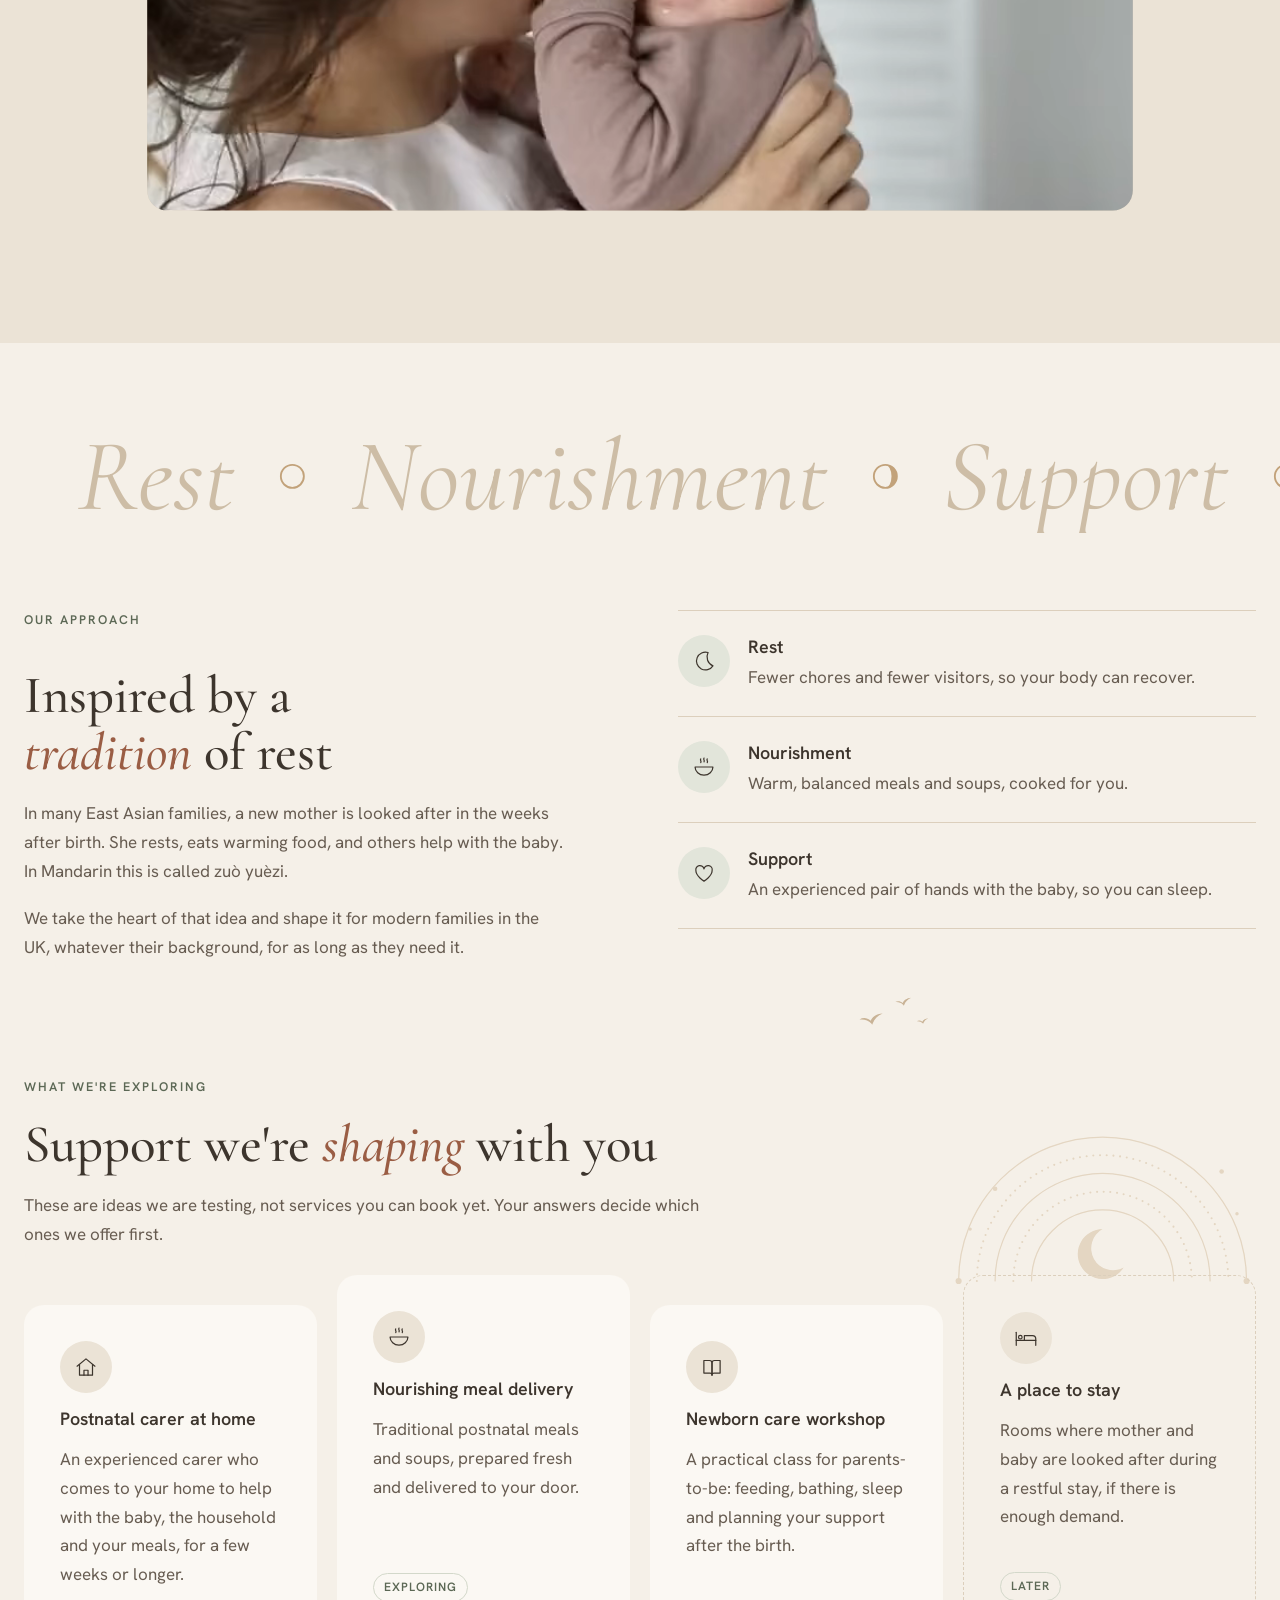
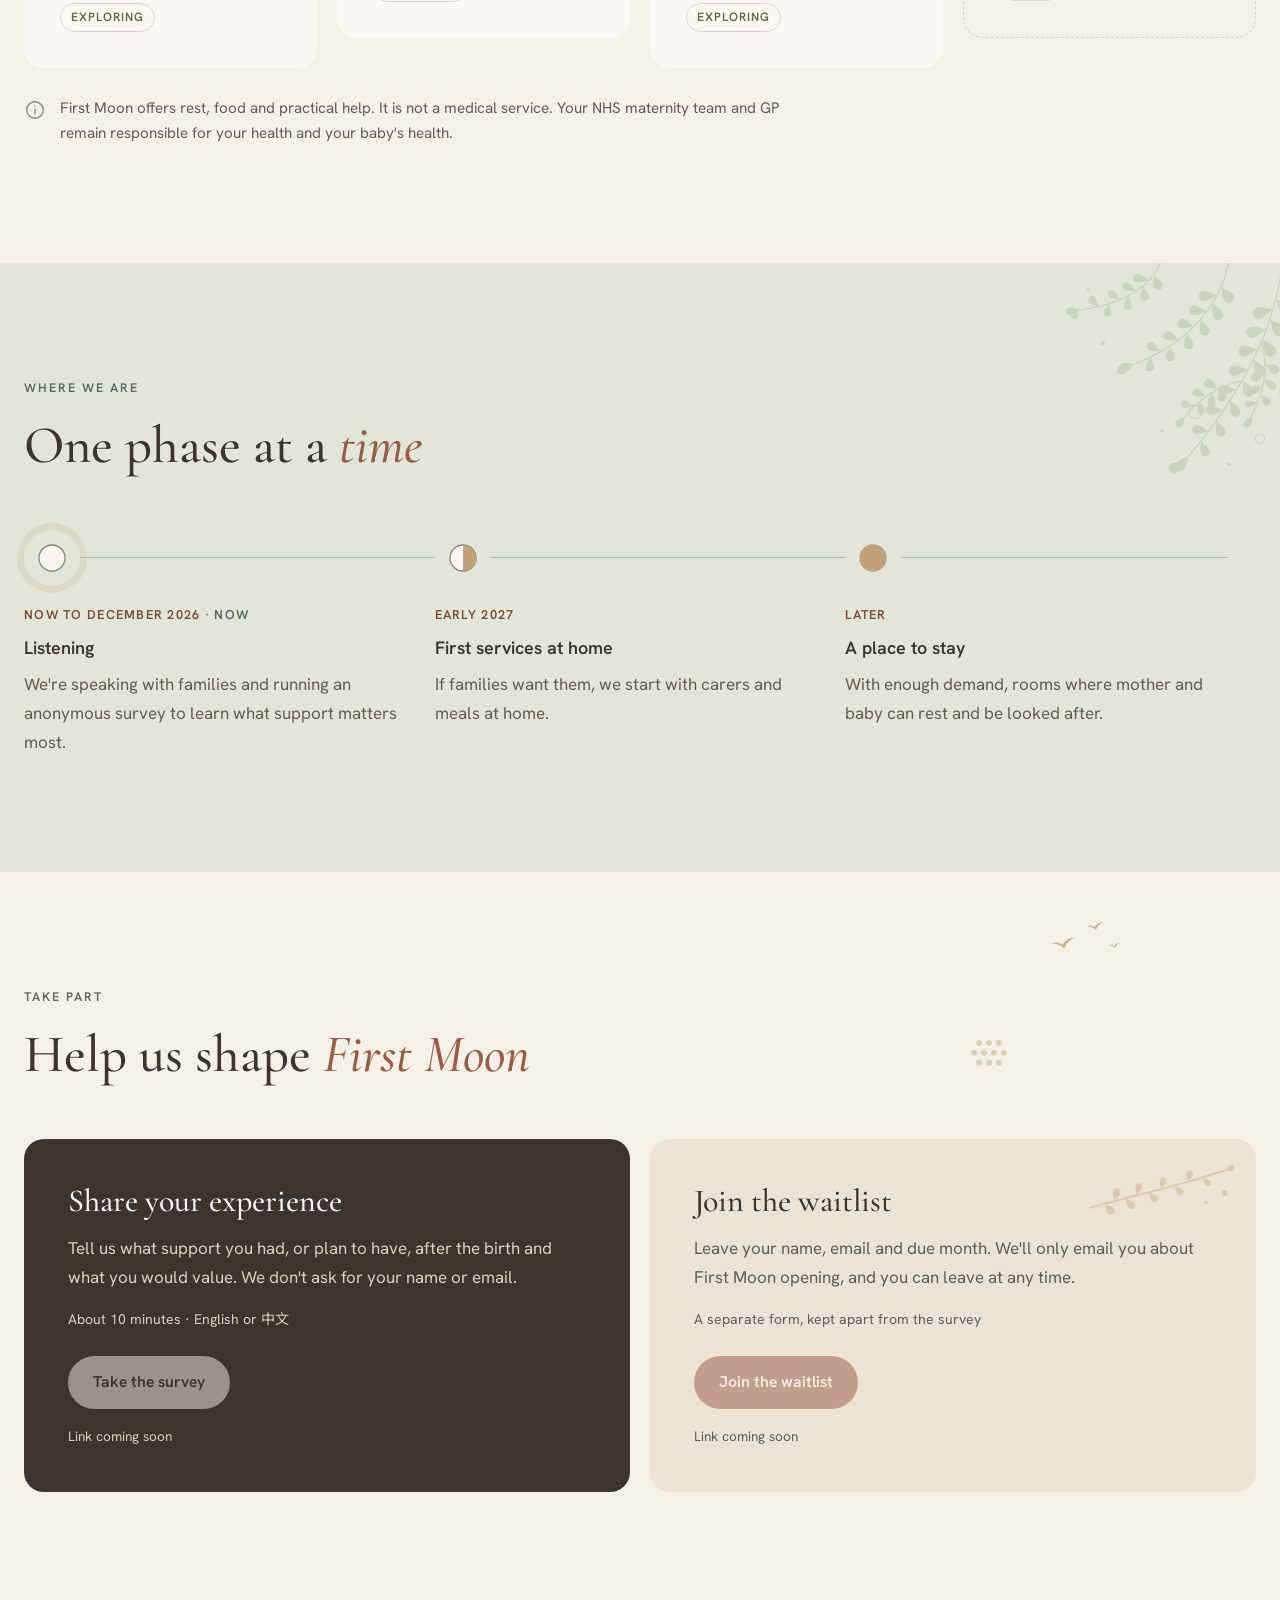
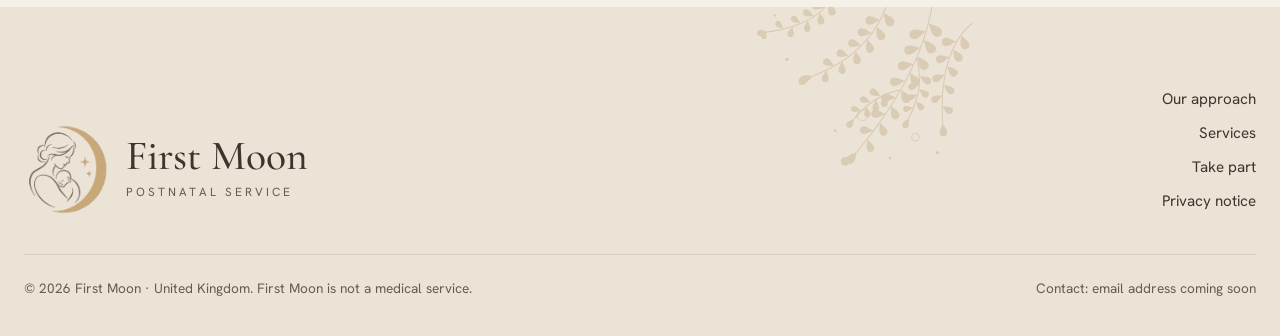
==== commit 55e84eda: "Add hand-drawn motifs: hanging vines, birds, dotted arcs - Vines hang from the corners of the hero, " ====
--- a/index.html
+++ b/index.html
@@ -15,6 +15,8 @@
 </head>
 <body>
 <div class="site" id="site" data-lang="en">
+  <!-- motifs: hanging vines, birds and dotted arcs, drawn once and reused -->
+  <svg class="sprite" aria-hidden="true" focusable="false" width="0" height="0"><symbol id="m-vine" viewBox="0 0 420 380"><path d="M70 -6C78 90 128 190 210 288M150 -6C160 60 210 120 290 150M250 -6C262 30 300 60 372 70M-6 50C40 80 60 150 54 236M101.6 116.6C91.6 156.6 95.6 186.6 115.6 226.6M130.9 175.7C160.9 181.7 188.9 195.7 214.9 227.7" fill="none" stroke="currentColor" stroke-width="2" stroke-linecap="round"/><path d="M80.2 53.7C76 60.7 76.6 72.3 68.7 78C61.4 82.5 52.2 73.7 56.4 66.3C61.7 58.1 73.3 58.2 80.2 53.7ZM84.3 68.7C92.4 69 102.1 63.1 110.7 67.4C118 71.5 114.7 83.6 106.3 83.4C96.7 82.6 91.4 72.5 84.3 68.7ZM89.1 83.7C85.6 90.8 87 102 79.7 108C73.1 112.9 63.5 105 67.1 97.6C71.6 89.3 82.8 88.5 89.1 83.7ZM94.4 98.8C102.2 98.5 111.2 92.1 119.8 95.7C127.2 99.2 124.8 111.1 116.6 111.5C107.4 111.4 101.5 102 94.4 98.8ZM100.4 113.9C97.5 120.9 99.6 131.6 93 137.9C87 143.1 77.2 136.1 80.1 128.7C83.9 120.4 94.7 118.9 100.4 113.9ZM107 129C114.5 128.3 122.7 121.5 131.2 124.4C138.5 127.3 137 138.9 129.2 139.8C120.2 140.3 114 131.6 107 129ZM114.1 144.1C111.8 151.1 114.5 161.3 108.5 167.7C103 173.1 93.2 167 95.5 159.7C98.6 151.4 108.9 149.4 114.1 144.1ZM121.9 159.3C129 158.1 136.6 151.2 145 153.4C152.1 155.8 151.3 167.1 143.9 168.4C135.3 169.4 128.8 161.4 121.9 159.3ZM130.2 174.4C128.3 181.3 131.5 190.9 126.1 197.4C121.1 202.9 111.3 197.6 113.2 190.4C115.7 182.4 125.5 179.8 130.2 174.4ZM139.1 189.6C145.9 188.1 152.8 181 160.9 182.7C168 184.6 167.8 195.5 160.7 197.2C152.5 198.6 145.8 191.3 139.1 189.6ZM148.5 204.8C147.1 211.5 150.6 220.5 145.8 227.1C141.2 232.6 131.6 228 133 221C135 213.1 144.2 210.1 148.5 204.8ZM158.5 220C165 218.2 171.3 211 179.2 212.3C186 213.7 186.4 224.2 179.7 226.1C171.9 227.9 165.1 221.2 158.5 220ZM169 235.1C167.9 241.6 171.8 250.1 167.4 256.6C163.4 262.2 153.9 258.2 154.9 251.4C156.5 243.8 165.2 240.5 169 235.1ZM180.1 250.2C186.2 248.3 191.9 241.1 199.5 241.9C206.2 243 207 253 200.7 255.2C193.3 257.3 186.5 251.2 180.1 250.2ZM191.7 265.4C190.9 271.6 195 279.6 191.1 286.1C187.4 291.5 178.1 288.2 178.8 281.6C180 274.2 188.2 270.7 191.7 265.4ZM210 288C215.6 292.2 225.5 292.8 229.5 300.1C232.7 306.6 224.3 313.6 218.4 309.3C212 304.1 213.1 294.2 210 288ZM161.8 35.3C159.2 42.1 161.5 52.2 155.3 58.2C149.6 63.1 140.1 56.5 142.7 49.4C146.1 41.5 156.4 40.1 161.8 35.3ZM167.8 48C174.8 46.8 182.2 39.9 190.3 42.1C197.3 44.5 196.4 55.8 189.2 57.1C180.8 58.1 174.5 50.1 167.8 48ZM174.9 60.2C173.4 67 177 76.2 172.1 82.7C167.4 88.2 157.4 83.4 158.9 76.3C160.9 68.4 170.5 65.5 174.9 60.2ZM182.9 72.1C189.3 70 195.3 62.4 203.3 63.3C210.2 64.5 211.1 75.4 204.4 77.6C196.7 79.8 189.6 73.1 182.9 72.1ZM192 83.5C191.5 90 196.3 98.2 192.5 105.1C188.9 111 178.8 107.8 179.2 100.9C180 93.1 188.6 89.1 192 83.5ZM202 94.4C207.8 91.5 212.4 83.5 220 83.3C226.7 83.5 229 93.6 223 96.6C216.1 99.8 208.5 94.5 202 94.4ZM213 104.7C213.5 111 219.1 118.1 216.5 125.1C213.9 131.1 203.9 129.4 203.3 122.9C203.1 115.5 210.6 110.5 213 104.7ZM225 114.5C230.1 111.1 233.3 102.9 240.5 101.7C246.8 101 250.3 110.2 245.1 113.9C238.9 117.7 231.1 113.7 225 114.5ZM237.9 123.7C239.1 129.5 245.3 135.4 243.7 142.3C242.1 148.3 232.5 148.1 231.1 142C229.9 135 236.4 129.4 237.9 123.7ZM251.7 132.1C256 128.3 258 120.2 264.6 118.1C270.5 116.7 274.9 124.9 270.5 129C265.2 133.4 257.3 130.6 251.7 132.1ZM266.4 139.9C268.2 145.2 274.8 150 274.2 156.7C273.3 162.5 264.3 163.4 262.2 157.9C260.2 151.5 265.6 145.4 266.4 139.9ZM290 150C296.1 150.8 304 146.7 310.3 150.6C315.6 154.3 312.1 163.6 305.7 162.9C298.4 161.7 295.1 153.5 290 150ZM262.2 17.3C261.3 23.4 265.1 31.5 261.1 37.7C257.3 43 248.2 39.4 249 33C250.4 25.7 258.6 22.4 262.2 17.3ZM269.5 26C275 23.4 279.5 16.1 286.7 16C293 16.3 294.9 25.6 289.2 28.4C282.5 31.1 275.5 26.1 269.5 26ZM278.2 34.1C278.7 39.9 284 46.4 281.8 53C279.5 58.7 270.3 57.4 269.7 51.4C269.3 44.4 276.1 39.6 278.2 34.1ZM288.4 41.7C292.9 38.2 295.4 30.5 302 29C307.9 27.9 311.6 36.1 306.9 39.8C301.4 43.7 293.9 40.6 288.4 41.7ZM300 48.6C301.7 53.8 307.8 58.7 307 65.2C306 70.9 297.3 71.5 295.5 66.1C293.8 59.8 299.2 54 300 48.6ZM313.2 54.8C316.7 50.8 317.8 43.3 323.5 40.7C328.7 38.7 333.5 45.5 329.9 49.7C325.6 54.3 318.2 52.8 313.2 54.8ZM328 60.2C330.4 64.8 336.8 68.3 337.1 74.4C337.1 79.8 329.2 81.7 326.7 77C324.1 71.5 328.1 65.3 328 60.2ZM344.4 64.8C347 60.6 346.8 53.6 351.8 50.3C356.2 47.7 361.7 53.3 359 57.7C355.7 62.6 348.6 62.3 344.4 64.8ZM372 70C377.3 69.5 383.2 64.7 389.2 66.8C394.4 68.9 393.3 77.2 387.7 77.8C381.4 78.2 377 71.9 372 70ZM20.7 75.5C19.7 82.6 24.3 91.9 19.6 99.1C15.2 105.2 4.5 101 5.4 93.6C6.9 85.1 16.6 81.4 20.7 75.5ZM28.7 87.6C35.5 86.2 42.6 79 50.7 80.9C57.7 82.9 57.4 94.2 50.2 95.8C42 97.1 35.4 89.5 28.7 87.6ZM35.6 101.1C33.2 107.5 35.6 117 29.9 122.8C24.6 127.5 15.4 121.5 17.8 114.7C20.9 107.2 30.6 105.7 35.6 101.1ZM41.4 115.8C48.1 115.7 55.9 110.2 63.1 113.4C69.3 116.6 66.9 127 60 127.2C52.1 127 47.4 118.7 41.4 115.8ZM46.3 131.6C43 137.2 43.7 146.5 37.5 150.9C31.8 154.5 24.3 147.4 27.5 141.5C31.6 135 40.9 135.1 46.3 131.6ZM50 148.5C56.2 149.4 64.3 145.4 70.6 149.5C75.9 153.3 72.2 162.7 65.7 161.8C58.4 160.5 55.1 152.1 50 148.5ZM52.7 166.5C49 171.3 48.5 180 42.1 183.3C36.3 185.9 30.2 178.3 34 173.3C38.6 167.7 47.3 169.1 52.7 166.5ZM54.4 185.3C60.1 186.9 68.1 184.1 73.4 188.6C77.9 192.8 73.4 201.1 67.5 199.6C60.8 197.5 58.8 189.3 54.4 185.3ZM55 205C51.1 209.1 49.6 217.2 43.3 219.6C37.7 221.4 32.8 213.7 36.9 209.4C41.8 204.7 49.7 206.9 55 205ZM54 236C55 242.1 61.1 248.5 59.2 255.6C57.2 261.7 47.3 261 46.1 254.7C45.2 247.4 52.1 241.9 54 236ZM96.4 150.9C92 155 90 163.4 83.2 165.8C77.1 167.5 72.3 159.2 76.8 154.8C82.3 150 90.6 152.6 96.4 150.9ZM96.5 162.2C102.1 163.8 110 161.3 115.4 165.7C119.8 169.9 115.4 178 109.5 176.4C102.8 174.3 100.8 166.2 96.5 162.2ZM97.6 173.5C94.2 178 93.8 186.1 87.9 189.3C82.7 191.9 76.9 185.1 80.4 180.3C84.5 175.1 92.5 176.1 97.6 173.5ZM99.7 184.8C105.1 185.3 111.9 181.7 117.5 184.9C122.3 188 119.5 196.1 113.9 195.6C107.5 194.7 104.3 187.7 99.7 184.8ZM102.9 196.3C100.5 200.9 101.4 208.3 96.6 212.2C92.2 215.3 85.9 210 88.3 205.1C91.3 199.7 98.7 199.4 102.9 196.3ZM107.2 208C112.1 207.8 117.9 203.5 123.4 205.7C128.1 207.8 126.7 215.6 121.5 215.9C115.6 216 111.7 210 107.2 208ZM115.6 226.6C119 230.7 126.3 232.9 128 239C129.2 244.5 121.7 248.2 118 244C114.1 239 116.8 231.8 115.6 226.6ZM157.7 183.7C160.1 189.3 167.3 194 167.1 201.3C166.7 207.6 157.2 209.2 154.7 203.4C152.1 196.7 157.3 189.8 157.7 183.7ZM166.9 187.9C171.1 183.8 172.7 175.6 179.3 173.2C185.1 171.4 189.9 179.3 185.6 183.6C180.5 188.3 172.4 186.1 166.9 187.9ZM175.9 192.9C177.3 198.4 183.2 203.8 182 210.4C180.7 216.1 171.8 216.2 170.3 210.5C168.9 204 174.7 198.4 175.9 192.9ZM184.8 198.8C189.3 195.7 192 188.4 198.4 187.2C204 186.4 207.2 194.4 202.6 197.7C197.2 201.2 190.2 198 184.8 198.8ZM193.6 205.7C194 210.9 198.7 216.7 196.6 222.6C194.5 227.6 186.4 226.4 185.8 221C185.6 214.8 191.7 210.6 193.6 205.7ZM202.2 213.7C206.7 211.4 210.3 205.3 216.2 205C221.4 205.1 223.2 212.8 218.6 215.2C213.2 217.6 207.2 213.7 202.2 213.7ZM214.9 227.7C219.2 231 226.8 231.5 229.8 237.1C232.1 242.2 225.6 247.5 221.1 244.2C216.2 240.1 217.3 232.6 214.9 227.7Z" fill="currentColor"/><circle cx="232" cy="306" r="8" fill="currentColor"/><circle cx="310" cy="160" r="7" fill="currentColor"/><circle cx="200" cy="222" r="10" fill="none" stroke="currentColor" stroke-width="1.6"/><circle cx="104" cy="262" r="7" fill="none" stroke="currentColor" stroke-width="1.6"/><circle cx="380" cy="78" r="5" fill="currentColor"/><circle cx="338" cy="120" r="3" fill="currentColor"/><circle cx="150" cy="300" r="2.6" fill="currentColor"/><circle cx="250" cy="250" r="2.4" fill="currentColor"/><circle cx="64" cy="290" r="3" fill="currentColor"/><circle cx="360" cy="40" r="2.2" fill="currentColor"/></symbol><symbol id="m-sprig" viewBox="0 0 160 60"><path d="M6 50C40 40 90 30 150 10" fill="none" stroke="currentColor" stroke-width="2" stroke-linecap="round"/><path d="M21.8 45.6C24.9 47.7 30.2 47.6 32.5 51.4C34.4 54.8 30 58.9 26.7 56.8C23.2 54.2 23.6 48.9 21.8 45.6ZM32.5 42.8C32.6 39.2 29.6 34.9 31.5 30.9C33.2 27.6 38.9 29 39 32.8C38.8 37.1 34.2 39.6 32.5 42.8ZM44 39.9C46.9 41.9 52 41.9 54.2 45.5C55.9 48.8 51.7 52.6 48.6 50.6C45.2 48.1 45.7 43 44 39.9ZM56.2 36.8C56.2 33.4 53.4 29.2 55.2 25.5C56.9 22.3 62.3 23.7 62.3 27.3C62.1 31.4 57.8 33.8 56.2 36.8ZM69 33.6C71.8 35.4 76.6 35.4 78.7 38.9C80.4 42 76.4 45.6 73.4 43.7C70.2 41.3 70.6 36.5 69 33.6ZM82.4 30C82.4 26.8 79.7 22.9 81.3 19.3C82.9 16.3 88.1 17.5 88.1 20.9C88 24.8 83.9 27.1 82.4 30ZM96.5 26.2C99.1 28 103.7 27.9 105.8 31.1C107.4 34 103.7 37.6 100.8 35.8C97.7 33.6 98.1 29 96.5 26.2ZM111.1 22.1C111 19 108.4 15.4 109.8 11.9C111.3 9 116.2 10.1 116.3 13.3C116.3 17 112.4 19.3 111.1 22.1ZM126.3 17.6C128.8 19.2 133.2 19 135.2 22C136.8 24.7 133.4 28.1 130.6 26.5C127.6 24.5 127.8 20.2 126.3 17.6ZM150 10C152.6 8.4 154.4 4.3 158.1 3.9C161.3 3.6 162.9 8.3 160.1 10.1C157 11.9 153.1 9.7 150 10Z" fill="currentColor"/><circle cx="150" cy="34" r="3" fill="currentColor"/><circle cx="130" cy="44" r="2" fill="currentColor"/></symbol><symbol id="m-bird" viewBox="0 0 40 20"><path fill="currentColor" d="M2 9.5C7 6.5 12.5 6.8 17.5 11.2C19.4 6 24.6 1.8 34 1C27.2 4 22.6 8.6 20.4 14.6L19.6 16.6L18.4 14.9C14.3 10.6 8.8 8.8 2 9.5Z"/></symbol><symbol id="m-arcs" viewBox="0 0 320 170"><g fill="none" stroke="currentColor" stroke-linecap="round"><path d="M10 166A150 150 0 0 1 310 166" stroke-width="1.3"/><path d="M29 166A131 131 0 0 1 291 166" stroke-width="2.2" stroke-dasharray="0 7"/><path d="M48 166A112 112 0 0 1 272 166" stroke-width="1.3"/><path d="M67 166A93 93 0 0 1 253 166" stroke-width="2.2" stroke-dasharray="0 7"/><path d="M86 166A74 74 0 0 1 234 166" stroke-width="1.3"/></g><path fill="currentColor" d="M160 112a26 26 0 1 0 22 40a21 21 0 1 1 -22 -40z"/><circle cx="10" cy="166" r="3.2" fill="currentColor"/><circle cx="310" cy="166" r="3.2" fill="currentColor"/><circle cx="48" cy="70" r="2.4" fill="currentColor"/><circle cx="284" cy="52" r="2.4" fill="currentColor"/><circle cx="300" cy="96" r="1.8" fill="currentColor"/><circle cx="22" cy="112" r="1.8" fill="currentColor"/></symbol><symbol id="m-dots" viewBox="0 0 40 36"><circle cx="11" cy="9" r="2.6" fill="currentColor"/><circle cx="20" cy="9" r="2.6" fill="currentColor"/><circle cx="29" cy="9" r="2.6" fill="currentColor"/><circle cx="6.5" cy="18" r="2.6" fill="currentColor"/><circle cx="15.5" cy="18" r="2.6" fill="currentColor"/><circle cx="24.5" cy="18" r="2.6" fill="currentColor"/><circle cx="33.5" cy="18" r="2.6" fill="currentColor"/><circle cx="11" cy="27" r="2.6" fill="currentColor"/><circle cx="20" cy="27" r="2.6" fill="currentColor"/><circle cx="29" cy="27" r="2.6" fill="currentColor"/></symbol></svg>
 
   <a class="announce js-survey" href="#take-part">
     <span class="wrap announce-in">
@@ -59,6 +61,7 @@
       <circle cx="320" cy="320" r="220" fill="none" stroke="#DCCFBC" stroke-width="1" stroke-dasharray="2 7"/>
       <g class="orbit-moon slow"><circle cx="320" cy="100" r="7" fill="#C2A27A"/><circle cx="324" cy="98" r="6" fill="#F5F0E8"/></g>
     </svg>
+    <svg class="motif vine hero-vine" data-speed="-.06" aria-hidden="true"><use href="#m-vine"/></svg>
     <div class="wrap hero">
       <div class="hero-copy">
         <p class="eyebrow"><span class="en">Postnatal care at home</span><span class="zh">到府產後照顧</span></p>
@@ -71,6 +74,7 @@
         </div>
         <p class="listening"><span class="en">Listening to families until December 2026. Nothing is for sale yet.</span><span class="zh">2026 年 12 月前持續聆聽家庭的需要，目前尚未銷售任何服務。</span></p>
       </div>
+      <svg class="motif birds hero-birds" viewBox="0 0 90 50" data-speed=".15" aria-hidden="true"><use href="#m-bird" x="0" y="20" width="34" height="17"/><use href="#m-bird" x="42" y="2" width="24" height="12"/><use href="#m-bird" x="68" y="26" width="17" height="8.5"/></svg>
       <div class="arch">
         <span class="arch-glow" aria-hidden="true"></span>
         <img src="logo/emblem.png" alt="First Moon emblem: a mother holding her baby inside a crescent moon" width="400" height="429">
@@ -87,7 +91,10 @@
     </div>
 
     <section class="welcome" aria-label="Welcome">
-      <div class="wrap">
+      <svg class="motif vine welcome-vine left" data-speed="-.08" aria-hidden="true"><use href="#m-vine"/></svg>
+      <svg class="motif vine welcome-vine right" data-speed="-.08" aria-hidden="true"><use href="#m-vine"/></svg>
+      <div class="wrap">
+        <svg class="motif birds welcome-birds" viewBox="0 0 90 50" data-speed=".15" aria-hidden="true"><use href="#m-bird" x="0" y="20" width="34" height="17"/><use href="#m-bird" x="42" y="2" width="24" height="12"/><use href="#m-bird" x="68" y="26" width="17" height="8.5"/></svg>
         <div class="phases" aria-hidden="true">
           <svg viewBox="0 0 20 20"><circle cx="10" cy="10" r="7.5" fill="none" stroke="#C2A27A" stroke-width="1.2"/></svg>
           <svg viewBox="0 0 20 20"><circle cx="10" cy="10" r="7.5" fill="none" stroke="#C2A27A" stroke-width="1.2"/><path d="M10 2.5a7.5 7.5 0 0 1 0 15a4 7.5 0 0 0 0-15z" fill="#C2A27A"/></svg>
@@ -133,6 +140,8 @@
 
     <section class="section" id="services" style="padding-top: 0">
       <div class="wrap">
+        <svg class="motif arcs services-arcs" data-speed="-.1" aria-hidden="true"><use href="#m-arcs"/></svg>
+        <svg class="motif birds services-birds" viewBox="0 0 90 50" data-speed=".18" aria-hidden="true"><use href="#m-bird" x="0" y="20" width="34" height="17"/><use href="#m-bird" x="42" y="2" width="24" height="12"/><use href="#m-bird" x="68" y="26" width="17" height="8.5"/></svg>
         <div class="section-head">
           <p class="eyebrow"><span class="en">What we're exploring</span><span class="zh">我們正在規劃</span></p>
           <h2><span class="en">Support we're <em>shaping</em> with you</span><span class="zh">與您一起<em>規劃</em>的照顧</span></h2>
@@ -172,6 +181,7 @@
     </section>
 
     <section class="section journey-band" id="journey">
+      <svg class="motif vine journey-vine" data-speed="-.08" aria-hidden="true"><use href="#m-vine"/></svg>
       <div class="wrap">
         <div class="section-head">
           <p class="eyebrow"><span class="en">Where we are</span><span class="zh">目前進度</span></p>
@@ -202,6 +212,8 @@
 
     <section class="section" id="take-part">
       <div class="wrap">
+        <svg class="motif dots take-dots" aria-hidden="true"><use href="#m-dots"/></svg>
+        <svg class="motif birds take-birds" viewBox="0 0 90 50" data-speed=".15" aria-hidden="true"><use href="#m-bird" x="0" y="20" width="34" height="17"/><use href="#m-bird" x="42" y="2" width="24" height="12"/><use href="#m-bird" x="68" y="26" width="17" height="8.5"/></svg>
         <div class="section-head">
           <p class="eyebrow"><span class="en">Take part</span><span class="zh">一起參與</span></p>
           <h2><span class="en">Help us shape <em>First Moon</em></span><span class="zh">一起打造<em>初月</em></span></h2>
@@ -214,6 +226,7 @@
             <a class="btn primary js-survey" href="#take-part"><span class="en">Take the survey</span><span class="zh">開始填寫</span></a>
           </div>
           <div class="join-card waitlist">
+            <svg class="motif sprig card-sprig" aria-hidden="true"><use href="#m-sprig"/></svg>
             <h3><span class="en">Join the waitlist</span><span class="zh">加入候補名單</span></h3>
             <p class="muted"><span class="en">Leave your name, email and due month. We'll only email you about First Moon opening, and you can leave at any time.</span><span class="zh">留下姓名、電子郵件與預產月份。我們只會在初月開放時通知您，您隨時可以退出。</span></p>
             <span class="meta"><span class="en">A separate form, kept apart from the survey</span><span class="zh">與問卷分開的獨立表單</span></span>
@@ -225,6 +238,7 @@
   </main>
 
   <footer class="footer">
+    <svg class="motif vine footer-vine" data-speed="-.06" aria-hidden="true"><use href="#m-vine"/></svg>
     <div class="wrap">
       <div class="footer-top">
         <a class="footer-brand" href="#top" aria-label="First Moon, back to top">
--- a/assets/site.css
+++ b/assets/site.css
@@ -140,6 +140,44 @@
 .site[data-lang="zh"] .drift-track { font-family: var(--zh-display); font-style: normal; font-size: clamp(2.4rem, 6vw, 5rem); letter-spacing: .12em; gap: .6em; }
 .drift + .section { padding-top: clamp(44px, 6vw, 80px); }
 
+/* motifs: hanging vines, small birds, dotted arcs and dot clusters in pale tan (sprite at the top of index.html) */
+.sprite { position: absolute; width: 0; height: 0; overflow: hidden; }
+.motif { position: absolute; pointer-events: none; overflow: visible; color: #E4D6C2; translate: 0 calc(var(--py, 0) * 1px); }
+.vine { aspect-ratio: 420 / 380; top: 0; }
+.birds { width: clamp(64px, 6vw, 92px); aspect-ratio: 90 / 50; color: #C9B396; }
+.hero-band > .wrap, .welcome > .wrap, .journey-band > .wrap, .footer > .wrap { position: relative; z-index: 1; }
+.hero-vine { width: clamp(220px, 24vw, 360px); left: max(-48px, calc((100% - 80rem) / 2 - 140px)); }
+.hero-birds { left: 50%; top: 16%; }
+.welcome { position: relative; overflow: hidden; }
+.welcome-vine { width: clamp(180px, 28vw, 420px); color: #DACBB4; }
+.welcome-vine.left { left: max(-60px, calc((100% - 80rem) / 2 - 60px)); }
+.welcome-vine.right { right: max(-60px, calc((100% - 80rem) / 2 - 60px)); scale: -1 1; }
+.welcome .wrap { position: relative; }
+.welcome-birds { right: 18%; top: clamp(40px, 6vw, 72px); }
+#services .wrap, #take-part .wrap { position: relative; }
+.services-arcs { width: clamp(220px, 24vw, 330px); aspect-ratio: 320 / 170; right: 24px; top: 6px; }
+.services-birds { right: clamp(250px, 27vw, 380px); top: 0; }
+.journey-band { position: relative; overflow: hidden; }
+.journey-vine { width: clamp(180px, 22vw, 340px); right: max(-50px, calc((100% - 80rem) / 2 - 80px)); scale: -1 1; color: #CBD2BF; }
+.join-card { position: relative; }
+.card-sprig { width: 150px; aspect-ratio: 160 / 60; top: 22px; right: 22px; color: #D9C9B1; }
+.take-dots { width: 44px; aspect-ratio: 40 / 36; right: 21%; top: 46px; color: #DCCDB7; }
+.take-birds { right: 12%; top: 4px; }
+.footer { position: relative; overflow: hidden; }
+.footer-vine { width: clamp(160px, 18vw, 280px); right: 24%; scale: -1 1; color: #DACBB4; }
+@media (max-width: 900px) {
+  .services-arcs, .services-birds, .take-dots { display: none; }
+}
+@media (max-width: 860px) { .hero-vine { width: 200px; left: -50px; opacity: .8; } .hero-birds { display: none; } }
+@media (max-width: 640px) {
+  .welcome-vine { width: 150px; opacity: .8; }
+  .welcome-birds { right: 8%; top: 14px; width: 52px; }
+  .journey-vine { width: 150px; opacity: .8; }
+  .card-sprig { width: 100px; top: auto; bottom: 22px; right: 18px; }
+  .take-birds { right: 4%; top: -6px; width: 56px; }
+  .footer-vine { width: 140px; right: -30px; }
+}
+
 /* sections */
 .section { padding-block: clamp(64px, 9vw, 120px); }
 .section-head { display: grid; gap: 0; max-width: 44rem; margin-bottom: clamp(36px, 5vw, 56px); }
@@ -275,6 +313,20 @@
   .phases.revealed svg:nth-child(3) { transition-delay: .5s; }
   .phases.revealed svg:nth-child(4) { transition-delay: .75s; }
 
+  /* motifs: vines sway from where they hang and unfurl downward when they come into view; birds glide */
+  .vine { transform-origin: 50% 0; animation: sway 11s ease-in-out infinite; }
+  .welcome-vine.right, .journey-vine { animation-delay: -4s; }
+  .hero-vine { animation: unfurl 2.6s .3s cubic-bezier(.4, 0, .2, 1) both, sway 11s 3s ease-in-out infinite; }
+  .vine.will-grow { clip-path: inset(-6% -6% 100% -6%); transition: clip-path 2.6s cubic-bezier(.4, 0, .2, 1); }
+  .vine.will-grow.revealed { clip-path: inset(-6% -6% -6% -6%); }
+  .birds use { animation: glide 7s ease-in-out infinite; }
+  .birds use:nth-child(2) { animation-delay: -2.3s; animation-duration: 8s; }
+  .birds use:nth-child(3) { animation-delay: -4.6s; animation-duration: 6.5s; }
+  .card-sprig { transform-origin: 100% 50%; animation: sway 9s ease-in-out infinite; }
+  @keyframes sway { 0%, 100% { rotate: -1.4deg; } 50% { rotate: 1.4deg; } }
+  @keyframes unfurl { from { clip-path: inset(-6% -6% 100% -6%); } to { clip-path: inset(-6% -6% -6% -6%); } }
+  @keyframes glide { 0%, 100% { translate: 0 0; } 50% { translate: 3px -4px; } }
+
   /* ---- scroll-linked motion: site.js sets the variables; the defaults are the resting state ---- */
   /* reading progress: a gold hairline under the nav */
   .nav::after { content: ""; position: absolute; left: 0; right: 0; bottom: -1px; height: 2px; background: linear-gradient(90deg, var(--sand), var(--gold)); transform-origin: left; transform: scaleX(var(--read, 0)); pointer-events: none; }
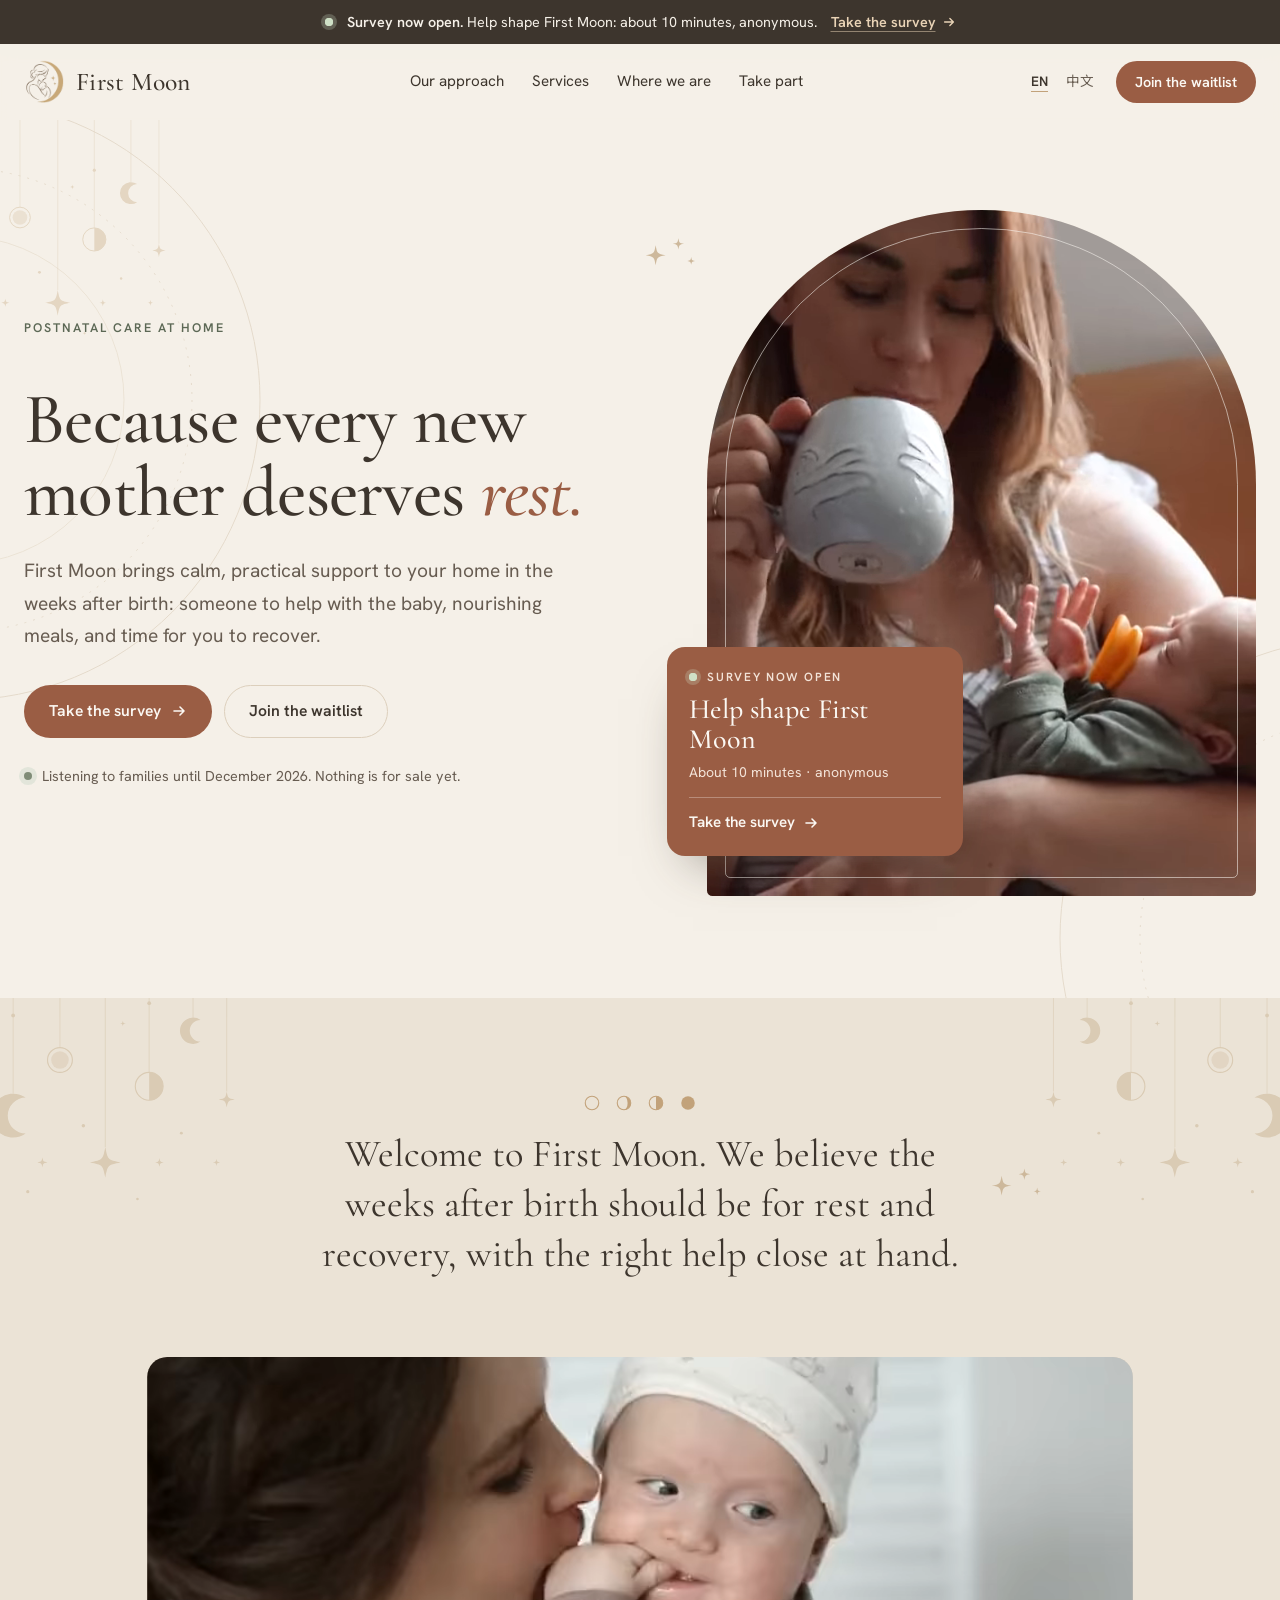
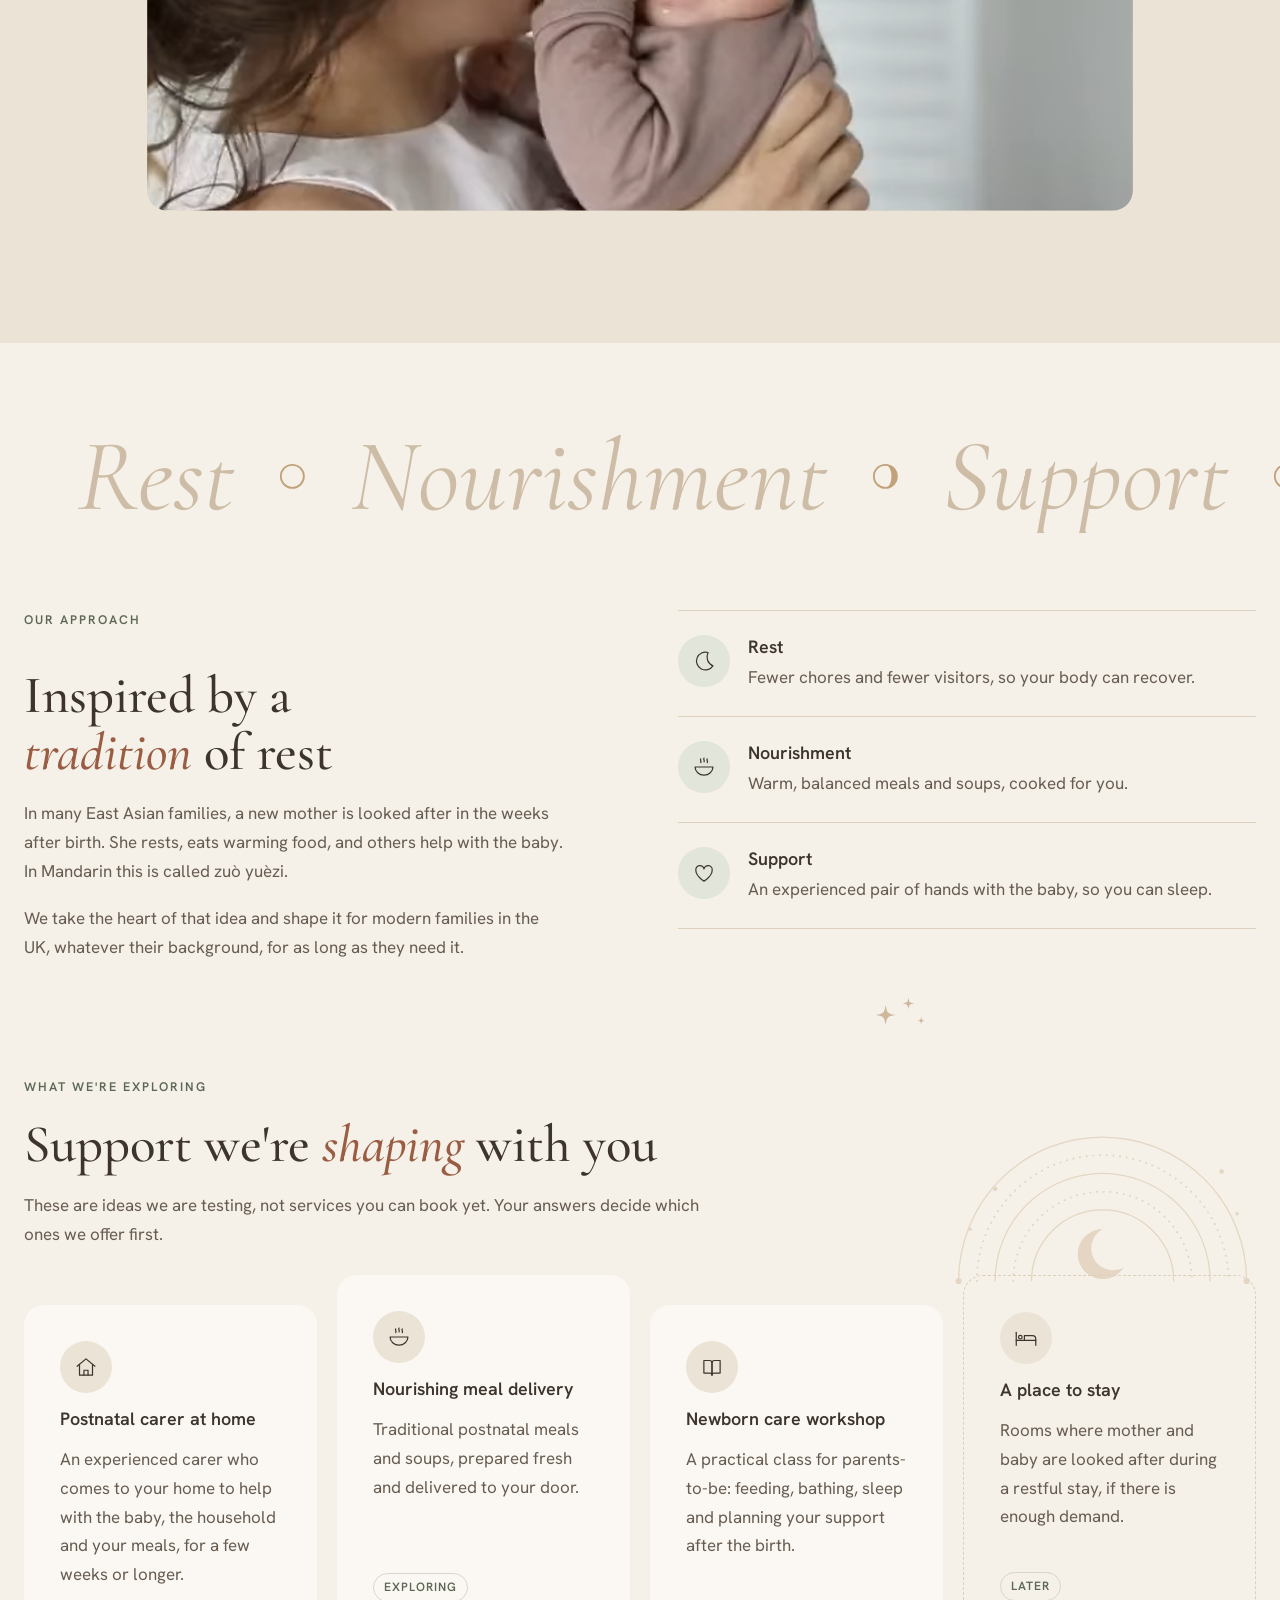
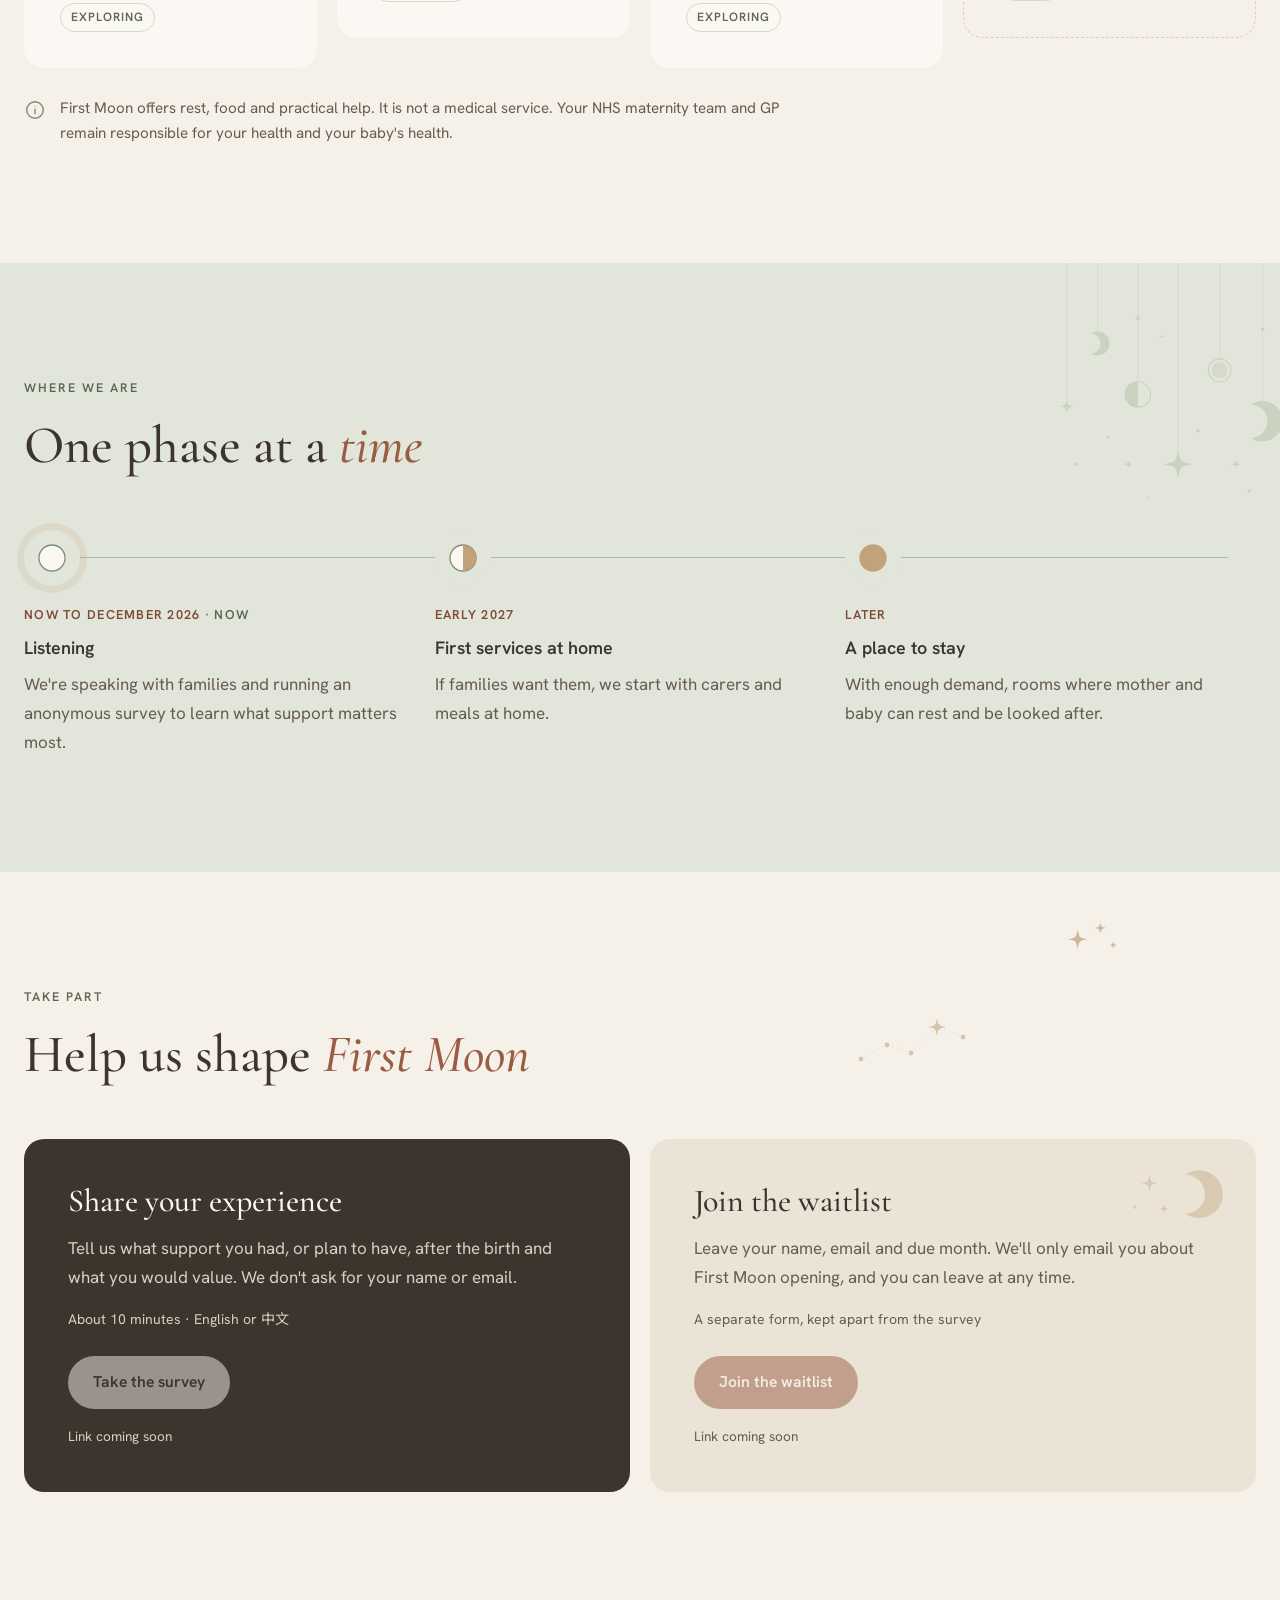
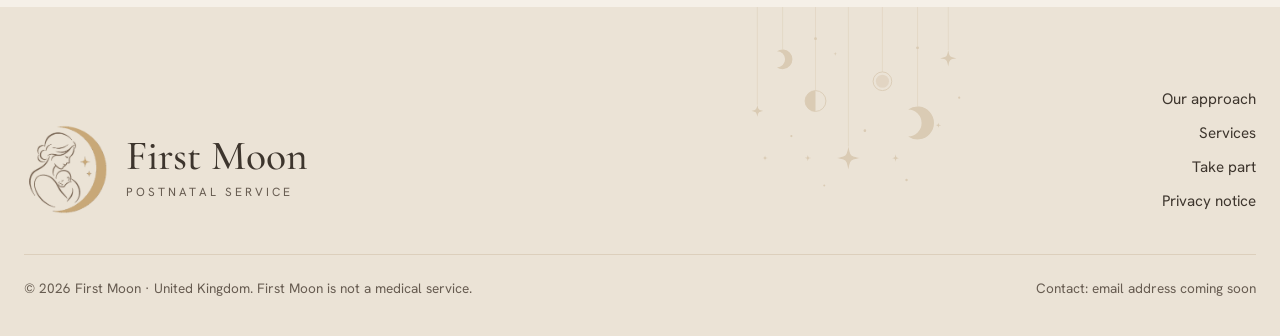
==== commit a77abd03: "Swap vines and birds for hanging moons and stars LeeYang preferred the moon and celestial motifs, in" ====
--- a/index.html
+++ b/index.html
@@ -15,8 +15,8 @@
 </head>
 <body>
 <div class="site" id="site" data-lang="en">
-  <!-- motifs: hanging vines, birds and dotted arcs, drawn once and reused -->
-  <svg class="sprite" aria-hidden="true" focusable="false" width="0" height="0"><symbol id="m-vine" viewBox="0 0 420 380"><path d="M70 -6C78 90 128 190 210 288M150 -6C160 60 210 120 290 150M250 -6C262 30 300 60 372 70M-6 50C40 80 60 150 54 236M101.6 116.6C91.6 156.6 95.6 186.6 115.6 226.6M130.9 175.7C160.9 181.7 188.9 195.7 214.9 227.7" fill="none" stroke="currentColor" stroke-width="2" stroke-linecap="round"/><path d="M80.2 53.7C76 60.7 76.6 72.3 68.7 78C61.4 82.5 52.2 73.7 56.4 66.3C61.7 58.1 73.3 58.2 80.2 53.7ZM84.3 68.7C92.4 69 102.1 63.1 110.7 67.4C118 71.5 114.7 83.6 106.3 83.4C96.7 82.6 91.4 72.5 84.3 68.7ZM89.1 83.7C85.6 90.8 87 102 79.7 108C73.1 112.9 63.5 105 67.1 97.6C71.6 89.3 82.8 88.5 89.1 83.7ZM94.4 98.8C102.2 98.5 111.2 92.1 119.8 95.7C127.2 99.2 124.8 111.1 116.6 111.5C107.4 111.4 101.5 102 94.4 98.8ZM100.4 113.9C97.5 120.9 99.6 131.6 93 137.9C87 143.1 77.2 136.1 80.1 128.7C83.9 120.4 94.7 118.9 100.4 113.9ZM107 129C114.5 128.3 122.7 121.5 131.2 124.4C138.5 127.3 137 138.9 129.2 139.8C120.2 140.3 114 131.6 107 129ZM114.1 144.1C111.8 151.1 114.5 161.3 108.5 167.7C103 173.1 93.2 167 95.5 159.7C98.6 151.4 108.9 149.4 114.1 144.1ZM121.9 159.3C129 158.1 136.6 151.2 145 153.4C152.1 155.8 151.3 167.1 143.9 168.4C135.3 169.4 128.8 161.4 121.9 159.3ZM130.2 174.4C128.3 181.3 131.5 190.9 126.1 197.4C121.1 202.9 111.3 197.6 113.2 190.4C115.7 182.4 125.5 179.8 130.2 174.4ZM139.1 189.6C145.9 188.1 152.8 181 160.9 182.7C168 184.6 167.8 195.5 160.7 197.2C152.5 198.6 145.8 191.3 139.1 189.6ZM148.5 204.8C147.1 211.5 150.6 220.5 145.8 227.1C141.2 232.6 131.6 228 133 221C135 213.1 144.2 210.1 148.5 204.8ZM158.5 220C165 218.2 171.3 211 179.2 212.3C186 213.7 186.4 224.2 179.7 226.1C171.9 227.9 165.1 221.2 158.5 220ZM169 235.1C167.9 241.6 171.8 250.1 167.4 256.6C163.4 262.2 153.9 258.2 154.9 251.4C156.5 243.8 165.2 240.5 169 235.1ZM180.1 250.2C186.2 248.3 191.9 241.1 199.5 241.9C206.2 243 207 253 200.7 255.2C193.3 257.3 186.5 251.2 180.1 250.2ZM191.7 265.4C190.9 271.6 195 279.6 191.1 286.1C187.4 291.5 178.1 288.2 178.8 281.6C180 274.2 188.2 270.7 191.7 265.4ZM210 288C215.6 292.2 225.5 292.8 229.5 300.1C232.7 306.6 224.3 313.6 218.4 309.3C212 304.1 213.1 294.2 210 288ZM161.8 35.3C159.2 42.1 161.5 52.2 155.3 58.2C149.6 63.1 140.1 56.5 142.7 49.4C146.1 41.5 156.4 40.1 161.8 35.3ZM167.8 48C174.8 46.8 182.2 39.9 190.3 42.1C197.3 44.5 196.4 55.8 189.2 57.1C180.8 58.1 174.5 50.1 167.8 48ZM174.9 60.2C173.4 67 177 76.2 172.1 82.7C167.4 88.2 157.4 83.4 158.9 76.3C160.9 68.4 170.5 65.5 174.9 60.2ZM182.9 72.1C189.3 70 195.3 62.4 203.3 63.3C210.2 64.5 211.1 75.4 204.4 77.6C196.7 79.8 189.6 73.1 182.9 72.1ZM192 83.5C191.5 90 196.3 98.2 192.5 105.1C188.9 111 178.8 107.8 179.2 100.9C180 93.1 188.6 89.1 192 83.5ZM202 94.4C207.8 91.5 212.4 83.5 220 83.3C226.7 83.5 229 93.6 223 96.6C216.1 99.8 208.5 94.5 202 94.4ZM213 104.7C213.5 111 219.1 118.1 216.5 125.1C213.9 131.1 203.9 129.4 203.3 122.9C203.1 115.5 210.6 110.5 213 104.7ZM225 114.5C230.1 111.1 233.3 102.9 240.5 101.7C246.8 101 250.3 110.2 245.1 113.9C238.9 117.7 231.1 113.7 225 114.5ZM237.9 123.7C239.1 129.5 245.3 135.4 243.7 142.3C242.1 148.3 232.5 148.1 231.1 142C229.9 135 236.4 129.4 237.9 123.7ZM251.7 132.1C256 128.3 258 120.2 264.6 118.1C270.5 116.7 274.9 124.9 270.5 129C265.2 133.4 257.3 130.6 251.7 132.1ZM266.4 139.9C268.2 145.2 274.8 150 274.2 156.7C273.3 162.5 264.3 163.4 262.2 157.9C260.2 151.5 265.6 145.4 266.4 139.9ZM290 150C296.1 150.8 304 146.7 310.3 150.6C315.6 154.3 312.1 163.6 305.7 162.9C298.4 161.7 295.1 153.5 290 150ZM262.2 17.3C261.3 23.4 265.1 31.5 261.1 37.7C257.3 43 248.2 39.4 249 33C250.4 25.7 258.6 22.4 262.2 17.3ZM269.5 26C275 23.4 279.5 16.1 286.7 16C293 16.3 294.9 25.6 289.2 28.4C282.5 31.1 275.5 26.1 269.5 26ZM278.2 34.1C278.7 39.9 284 46.4 281.8 53C279.5 58.7 270.3 57.4 269.7 51.4C269.3 44.4 276.1 39.6 278.2 34.1ZM288.4 41.7C292.9 38.2 295.4 30.5 302 29C307.9 27.9 311.6 36.1 306.9 39.8C301.4 43.7 293.9 40.6 288.4 41.7ZM300 48.6C301.7 53.8 307.8 58.7 307 65.2C306 70.9 297.3 71.5 295.5 66.1C293.8 59.8 299.2 54 300 48.6ZM313.2 54.8C316.7 50.8 317.8 43.3 323.5 40.7C328.7 38.7 333.5 45.5 329.9 49.7C325.6 54.3 318.2 52.8 313.2 54.8ZM328 60.2C330.4 64.8 336.8 68.3 337.1 74.4C337.1 79.8 329.2 81.7 326.7 77C324.1 71.5 328.1 65.3 328 60.2ZM344.4 64.8C347 60.6 346.8 53.6 351.8 50.3C356.2 47.7 361.7 53.3 359 57.7C355.7 62.6 348.6 62.3 344.4 64.8ZM372 70C377.3 69.5 383.2 64.7 389.2 66.8C394.4 68.9 393.3 77.2 387.7 77.8C381.4 78.2 377 71.9 372 70ZM20.7 75.5C19.7 82.6 24.3 91.9 19.6 99.1C15.2 105.2 4.5 101 5.4 93.6C6.9 85.1 16.6 81.4 20.7 75.5ZM28.7 87.6C35.5 86.2 42.6 79 50.7 80.9C57.7 82.9 57.4 94.2 50.2 95.8C42 97.1 35.4 89.5 28.7 87.6ZM35.6 101.1C33.2 107.5 35.6 117 29.9 122.8C24.6 127.5 15.4 121.5 17.8 114.7C20.9 107.2 30.6 105.7 35.6 101.1ZM41.4 115.8C48.1 115.7 55.9 110.2 63.1 113.4C69.3 116.6 66.9 127 60 127.2C52.1 127 47.4 118.7 41.4 115.8ZM46.3 131.6C43 137.2 43.7 146.5 37.5 150.9C31.8 154.5 24.3 147.4 27.5 141.5C31.6 135 40.9 135.1 46.3 131.6ZM50 148.5C56.2 149.4 64.3 145.4 70.6 149.5C75.9 153.3 72.2 162.7 65.7 161.8C58.4 160.5 55.1 152.1 50 148.5ZM52.7 166.5C49 171.3 48.5 180 42.1 183.3C36.3 185.9 30.2 178.3 34 173.3C38.6 167.7 47.3 169.1 52.7 166.5ZM54.4 185.3C60.1 186.9 68.1 184.1 73.4 188.6C77.9 192.8 73.4 201.1 67.5 199.6C60.8 197.5 58.8 189.3 54.4 185.3ZM55 205C51.1 209.1 49.6 217.2 43.3 219.6C37.7 221.4 32.8 213.7 36.9 209.4C41.8 204.7 49.7 206.9 55 205ZM54 236C55 242.1 61.1 248.5 59.2 255.6C57.2 261.7 47.3 261 46.1 254.7C45.2 247.4 52.1 241.9 54 236ZM96.4 150.9C92 155 90 163.4 83.2 165.8C77.1 167.5 72.3 159.2 76.8 154.8C82.3 150 90.6 152.6 96.4 150.9ZM96.5 162.2C102.1 163.8 110 161.3 115.4 165.7C119.8 169.9 115.4 178 109.5 176.4C102.8 174.3 100.8 166.2 96.5 162.2ZM97.6 173.5C94.2 178 93.8 186.1 87.9 189.3C82.7 191.9 76.9 185.1 80.4 180.3C84.5 175.1 92.5 176.1 97.6 173.5ZM99.7 184.8C105.1 185.3 111.9 181.7 117.5 184.9C122.3 188 119.5 196.1 113.9 195.6C107.5 194.7 104.3 187.7 99.7 184.8ZM102.9 196.3C100.5 200.9 101.4 208.3 96.6 212.2C92.2 215.3 85.9 210 88.3 205.1C91.3 199.7 98.7 199.4 102.9 196.3ZM107.2 208C112.1 207.8 117.9 203.5 123.4 205.7C128.1 207.8 126.7 215.6 121.5 215.9C115.6 216 111.7 210 107.2 208ZM115.6 226.6C119 230.7 126.3 232.9 128 239C129.2 244.5 121.7 248.2 118 244C114.1 239 116.8 231.8 115.6 226.6ZM157.7 183.7C160.1 189.3 167.3 194 167.1 201.3C166.7 207.6 157.2 209.2 154.7 203.4C152.1 196.7 157.3 189.8 157.7 183.7ZM166.9 187.9C171.1 183.8 172.7 175.6 179.3 173.2C185.1 171.4 189.9 179.3 185.6 183.6C180.5 188.3 172.4 186.1 166.9 187.9ZM175.9 192.9C177.3 198.4 183.2 203.8 182 210.4C180.7 216.1 171.8 216.2 170.3 210.5C168.9 204 174.7 198.4 175.9 192.9ZM184.8 198.8C189.3 195.7 192 188.4 198.4 187.2C204 186.4 207.2 194.4 202.6 197.7C197.2 201.2 190.2 198 184.8 198.8ZM193.6 205.7C194 210.9 198.7 216.7 196.6 222.6C194.5 227.6 186.4 226.4 185.8 221C185.6 214.8 191.7 210.6 193.6 205.7ZM202.2 213.7C206.7 211.4 210.3 205.3 216.2 205C221.4 205.1 223.2 212.8 218.6 215.2C213.2 217.6 207.2 213.7 202.2 213.7ZM214.9 227.7C219.2 231 226.8 231.5 229.8 237.1C232.1 242.2 225.6 247.5 221.1 244.2C216.2 240.1 217.3 232.6 214.9 227.7Z" fill="currentColor"/><circle cx="232" cy="306" r="8" fill="currentColor"/><circle cx="310" cy="160" r="7" fill="currentColor"/><circle cx="200" cy="222" r="10" fill="none" stroke="currentColor" stroke-width="1.6"/><circle cx="104" cy="262" r="7" fill="none" stroke="currentColor" stroke-width="1.6"/><circle cx="380" cy="78" r="5" fill="currentColor"/><circle cx="338" cy="120" r="3" fill="currentColor"/><circle cx="150" cy="300" r="2.6" fill="currentColor"/><circle cx="250" cy="250" r="2.4" fill="currentColor"/><circle cx="64" cy="290" r="3" fill="currentColor"/><circle cx="360" cy="40" r="2.2" fill="currentColor"/></symbol><symbol id="m-sprig" viewBox="0 0 160 60"><path d="M6 50C40 40 90 30 150 10" fill="none" stroke="currentColor" stroke-width="2" stroke-linecap="round"/><path d="M21.8 45.6C24.9 47.7 30.2 47.6 32.5 51.4C34.4 54.8 30 58.9 26.7 56.8C23.2 54.2 23.6 48.9 21.8 45.6ZM32.5 42.8C32.6 39.2 29.6 34.9 31.5 30.9C33.2 27.6 38.9 29 39 32.8C38.8 37.1 34.2 39.6 32.5 42.8ZM44 39.9C46.9 41.9 52 41.9 54.2 45.5C55.9 48.8 51.7 52.6 48.6 50.6C45.2 48.1 45.7 43 44 39.9ZM56.2 36.8C56.2 33.4 53.4 29.2 55.2 25.5C56.9 22.3 62.3 23.7 62.3 27.3C62.1 31.4 57.8 33.8 56.2 36.8ZM69 33.6C71.8 35.4 76.6 35.4 78.7 38.9C80.4 42 76.4 45.6 73.4 43.7C70.2 41.3 70.6 36.5 69 33.6ZM82.4 30C82.4 26.8 79.7 22.9 81.3 19.3C82.9 16.3 88.1 17.5 88.1 20.9C88 24.8 83.9 27.1 82.4 30ZM96.5 26.2C99.1 28 103.7 27.9 105.8 31.1C107.4 34 103.7 37.6 100.8 35.8C97.7 33.6 98.1 29 96.5 26.2ZM111.1 22.1C111 19 108.4 15.4 109.8 11.9C111.3 9 116.2 10.1 116.3 13.3C116.3 17 112.4 19.3 111.1 22.1ZM126.3 17.6C128.8 19.2 133.2 19 135.2 22C136.8 24.7 133.4 28.1 130.6 26.5C127.6 24.5 127.8 20.2 126.3 17.6ZM150 10C152.6 8.4 154.4 4.3 158.1 3.9C161.3 3.6 162.9 8.3 160.1 10.1C157 11.9 153.1 9.7 150 10Z" fill="currentColor"/><circle cx="150" cy="34" r="3" fill="currentColor"/><circle cx="130" cy="44" r="2" fill="currentColor"/></symbol><symbol id="m-bird" viewBox="0 0 40 20"><path fill="currentColor" d="M2 9.5C7 6.5 12.5 6.8 17.5 11.2C19.4 6 24.6 1.8 34 1C27.2 4 22.6 8.6 20.4 14.6L19.6 16.6L18.4 14.9C14.3 10.6 8.8 8.8 2 9.5Z"/></symbol><symbol id="m-arcs" viewBox="0 0 320 170"><g fill="none" stroke="currentColor" stroke-linecap="round"><path d="M10 166A150 150 0 0 1 310 166" stroke-width="1.3"/><path d="M29 166A131 131 0 0 1 291 166" stroke-width="2.2" stroke-dasharray="0 7"/><path d="M48 166A112 112 0 0 1 272 166" stroke-width="1.3"/><path d="M67 166A93 93 0 0 1 253 166" stroke-width="2.2" stroke-dasharray="0 7"/><path d="M86 166A74 74 0 0 1 234 166" stroke-width="1.3"/></g><path fill="currentColor" d="M160 112a26 26 0 1 0 22 40a21 21 0 1 1 -22 -40z"/><circle cx="10" cy="166" r="3.2" fill="currentColor"/><circle cx="310" cy="166" r="3.2" fill="currentColor"/><circle cx="48" cy="70" r="2.4" fill="currentColor"/><circle cx="284" cy="52" r="2.4" fill="currentColor"/><circle cx="300" cy="96" r="1.8" fill="currentColor"/><circle cx="22" cy="112" r="1.8" fill="currentColor"/></symbol><symbol id="m-dots" viewBox="0 0 40 36"><circle cx="11" cy="9" r="2.6" fill="currentColor"/><circle cx="20" cy="9" r="2.6" fill="currentColor"/><circle cx="29" cy="9" r="2.6" fill="currentColor"/><circle cx="6.5" cy="18" r="2.6" fill="currentColor"/><circle cx="15.5" cy="18" r="2.6" fill="currentColor"/><circle cx="24.5" cy="18" r="2.6" fill="currentColor"/><circle cx="33.5" cy="18" r="2.6" fill="currentColor"/><circle cx="11" cy="27" r="2.6" fill="currentColor"/><circle cx="20" cy="27" r="2.6" fill="currentColor"/><circle cx="29" cy="27" r="2.6" fill="currentColor"/></symbol></svg>
+  <!-- motifs: dotted arcs round a crescent, drawn once and reused; the moons and stars are inline below so each can move on its own -->
+  <svg class="sprite" aria-hidden="true" focusable="false" width="0" height="0"><symbol id="m-arcs" viewBox="0 0 320 170"><g fill="none" stroke="currentColor" stroke-linecap="round"><path d="M10 166A150 150 0 0 1 310 166" stroke-width="1.3"/><path d="M29 166A131 131 0 0 1 291 166" stroke-width="2.2" stroke-dasharray="0 7"/><path d="M48 166A112 112 0 0 1 272 166" stroke-width="1.3"/><path d="M67 166A93 93 0 0 1 253 166" stroke-width="2.2" stroke-dasharray="0 7"/><path d="M86 166A74 74 0 0 1 234 166" stroke-width="1.3"/></g><path fill="currentColor" d="M160 112a26 26 0 1 0 22 40a21 21 0 1 1 -22 -40z"/><circle cx="10" cy="166" r="3.2" fill="currentColor"/><circle cx="310" cy="166" r="3.2" fill="currentColor"/><circle cx="48" cy="70" r="2.4" fill="currentColor"/><circle cx="284" cy="52" r="2.4" fill="currentColor"/><circle cx="300" cy="96" r="1.8" fill="currentColor"/><circle cx="22" cy="112" r="1.8" fill="currentColor"/></symbol></svg>
 
   <a class="announce js-survey" href="#take-part">
     <span class="wrap announce-in">
@@ -61,7 +61,7 @@
       <circle cx="320" cy="320" r="220" fill="none" stroke="#DCCFBC" stroke-width="1" stroke-dasharray="2 7"/>
       <g class="orbit-moon slow"><circle cx="320" cy="100" r="7" fill="#C2A27A"/><circle cx="324" cy="98" r="6" fill="#F5F0E8"/></g>
     </svg>
-    <svg class="motif vine hero-vine" data-speed="-.06" aria-hidden="true"><use href="#m-vine"/></svg>
+    <svg class="motif mobile hero-mobile" viewBox="0 0 420 380" data-speed="-.06" aria-hidden="true"><g class="dangle" style="transform-origin:44px 0;--t:7s;--o:0s"><line x1="44" y1="-6" x2="44" y2="103" stroke="currentColor" stroke-width="1" opacity=".8"/><path d="M44 103C46.4 115.6 46.4 115.6 59 118C46.4 120.4 46.4 120.4 44 133C41.6 120.4 41.6 120.4 29 118C41.6 115.6 41.6 115.6 44 103Z" fill="currentColor"/></g><g class="dangle" style="transform-origin:100px 0;--t:8.7s;--o:4.7s"><line x1="100" y1="-6" x2="100" y2="206" stroke="currentColor" stroke-width="1" opacity=".8"/><path d="M117.2 211.4A30 30 0 1 0 117.2 260.6A24.6 24.6 0 1 1 117.2 211.4Z" fill="currentColor"/><circle cx="100" cy="99.1" r="2.6" fill="currentColor"/></g><g class="dangle" style="transform-origin:164px 0;--t:10.4s;--o:2.4s"><line x1="164" y1="-6" x2="164" y2="143" stroke="currentColor" stroke-width="1" opacity=".8"/><circle cx="164" cy="160" r="17" fill="none" stroke="currentColor" stroke-width="1.6"/><circle cx="164" cy="160" r="12" fill="currentColor" opacity=".55"/></g><g class="dangle" style="transform-origin:226px 0;--t:7.1s;--o:0.1s"><line x1="226" y1="-6" x2="226" y2="279" stroke="currentColor" stroke-width="1" opacity=".8"/><path d="M226 279C229.4 296.6 229.4 296.6 247 300C229.4 303.4 229.4 303.4 226 321C222.6 303.4 222.6 303.4 205 300C222.6 296.6 222.6 296.6 226 279Z" fill="currentColor"/></g><g class="dangle" style="transform-origin:286px 0;--t:8.8s;--o:4.8s"><line x1="286" y1="-6" x2="286" y2="177" stroke="currentColor" stroke-width="1" opacity=".8"/><circle cx="286" cy="196" r="19" fill="none" stroke="currentColor" stroke-width="1.6"/><path d="M286 177a19 19 0 0 1 0 38z" fill="currentColor"/><circle cx="286" cy="82.3" r="2.6" fill="currentColor"/></g><g class="dangle" style="transform-origin:346px 0;--t:10.5s;--o:2.5s"><line x1="346" y1="-6" x2="346" y2="102" stroke="currentColor" stroke-width="1" opacity=".8"/><path d="M356.3 105.2A18 18 0 1 0 356.3 134.8A14.8 14.8 0 1 1 356.3 105.2Z" fill="currentColor"/></g><g class="dangle" style="transform-origin:392px 0;--t:7.2s;--o:0.2s"><line x1="392" y1="-6" x2="392" y2="203" stroke="currentColor" stroke-width="1" opacity=".8"/><path d="M392 203C393.8 212.2 393.8 212.2 403 214C393.8 215.8 393.8 215.8 392 225C390.2 215.8 390.2 215.8 381 214C390.2 212.2 390.2 212.2 392 203Z" fill="currentColor"/></g><path class="tw" style="--o:0s" d="M140 293C141.1 298.9 141.1 298.9 147 300C141.1 301.1 141.1 301.1 140 307C138.9 301.1 138.9 301.1 133 300C138.9 298.9 138.9 298.9 140 293Z" fill="currentColor"/><path class="tw" style="--o:-1.3s" d="M300 294C301 299 301 299 306 300C301 301 301 301 300 306C299 301 299 301 294 300C299 299 299 299 300 294Z" fill="currentColor"/><path class="tw" style="--o:-2.6s" d="M62 235C62.8 239.2 62.8 239.2 67 240C62.8 240.8 62.8 240.8 62 245C61.2 240.8 61.2 240.8 57 240C61.2 239.2 61.2 239.2 62 235Z" fill="currentColor"/><path class="tw" style="--o:-3.9s" d="M378 295C378.8 299.2 378.8 299.2 383 300C378.8 300.8 378.8 300.8 378 305C377.2 300.8 377.2 300.8 373 300C377.2 299.2 377.2 299.2 378 295Z" fill="currentColor"/><path class="tw" style="--o:-5.2s" d="M250 106C250.6 109.4 250.6 109.4 254 110C250.6 110.6 250.6 110.6 250 114C249.4 110.6 249.4 110.6 246 110C249.4 109.4 249.4 109.4 250 106Z" fill="currentColor"/><circle cx="196" cy="250" r="2.4" fill="currentColor"/><circle cx="330" cy="260" r="2" fill="currentColor"/><circle cx="24" cy="190" r="2" fill="currentColor"/><circle cx="120" cy="340" r="2.2" fill="currentColor"/><circle cx="270" cy="350" r="1.8" fill="currentColor"/></svg>
     <div class="wrap hero">
       <div class="hero-copy">
         <p class="eyebrow"><span class="en">Postnatal care at home</span><span class="zh">到府產後照顧</span></p>
@@ -74,7 +74,7 @@
         </div>
         <p class="listening"><span class="en">Listening to families until December 2026. Nothing is for sale yet.</span><span class="zh">2026 年 12 月前持續聆聽家庭的需要，目前尚未銷售任何服務。</span></p>
       </div>
-      <svg class="motif birds hero-birds" viewBox="0 0 90 50" data-speed=".15" aria-hidden="true"><use href="#m-bird" x="0" y="20" width="34" height="17"/><use href="#m-bird" x="42" y="2" width="24" height="12"/><use href="#m-bird" x="68" y="26" width="17" height="8.5"/></svg>
+      <svg class="motif sparkles hero-sparkles" viewBox="0 0 90 50" data-speed=".15" aria-hidden="true"><path class="tw" style="--o:0s" d="M22 14C24.2 25.8 24.2 25.8 36 28C24.2 30.2 24.2 30.2 22 42C19.8 30.2 19.8 30.2 8 28C19.8 25.8 19.8 25.8 22 14Z" fill="currentColor"/><path class="tw" style="--o:-1.4s" d="M54 4C55.3 10.7 55.3 10.7 62 12C55.3 13.3 55.3 13.3 54 20C52.7 13.3 52.7 13.3 46 12C52.7 10.7 52.7 10.7 54 4Z" fill="currentColor"/><path class="tw" style="--o:-2.6s" d="M72 30.5C72.9 35.1 72.9 35.1 77.5 36C72.9 36.9 72.9 36.9 72 41.5C71.1 36.9 71.1 36.9 66.5 36C71.1 35.1 71.1 35.1 72 30.5Z" fill="currentColor"/></svg>
       <div class="arch">
         <span class="arch-glow" aria-hidden="true"></span>
         <img src="logo/emblem.png" alt="First Moon emblem: a mother holding her baby inside a crescent moon" width="400" height="429">
@@ -91,10 +91,10 @@
     </div>
 
     <section class="welcome" aria-label="Welcome">
-      <svg class="motif vine welcome-vine left" data-speed="-.08" aria-hidden="true"><use href="#m-vine"/></svg>
-      <svg class="motif vine welcome-vine right" data-speed="-.08" aria-hidden="true"><use href="#m-vine"/></svg>
-      <div class="wrap">
-        <svg class="motif birds welcome-birds" viewBox="0 0 90 50" data-speed=".15" aria-hidden="true"><use href="#m-bird" x="0" y="20" width="34" height="17"/><use href="#m-bird" x="42" y="2" width="24" height="12"/><use href="#m-bird" x="68" y="26" width="17" height="8.5"/></svg>
+      <svg class="motif mobile welcome-mobile left" viewBox="0 0 420 380" data-speed="-.08" aria-hidden="true"><g class="dangle" style="transform-origin:44px 0;--t:7s;--o:0s"><line x1="44" y1="-6" x2="44" y2="103" stroke="currentColor" stroke-width="1" opacity=".8"/><path d="M44 103C46.4 115.6 46.4 115.6 59 118C46.4 120.4 46.4 120.4 44 133C41.6 120.4 41.6 120.4 29 118C41.6 115.6 41.6 115.6 44 103Z" fill="currentColor"/></g><g class="dangle" style="transform-origin:100px 0;--t:8.7s;--o:4.7s"><line x1="100" y1="-6" x2="100" y2="206" stroke="currentColor" stroke-width="1" opacity=".8"/><path d="M117.2 211.4A30 30 0 1 0 117.2 260.6A24.6 24.6 0 1 1 117.2 211.4Z" fill="currentColor"/><circle cx="100" cy="99.1" r="2.6" fill="currentColor"/></g><g class="dangle" style="transform-origin:164px 0;--t:10.4s;--o:2.4s"><line x1="164" y1="-6" x2="164" y2="143" stroke="currentColor" stroke-width="1" opacity=".8"/><circle cx="164" cy="160" r="17" fill="none" stroke="currentColor" stroke-width="1.6"/><circle cx="164" cy="160" r="12" fill="currentColor" opacity=".55"/></g><g class="dangle" style="transform-origin:226px 0;--t:7.1s;--o:0.1s"><line x1="226" y1="-6" x2="226" y2="279" stroke="currentColor" stroke-width="1" opacity=".8"/><path d="M226 279C229.4 296.6 229.4 296.6 247 300C229.4 303.4 229.4 303.4 226 321C222.6 303.4 222.6 303.4 205 300C222.6 296.6 222.6 296.6 226 279Z" fill="currentColor"/></g><g class="dangle" style="transform-origin:286px 0;--t:8.8s;--o:4.8s"><line x1="286" y1="-6" x2="286" y2="177" stroke="currentColor" stroke-width="1" opacity=".8"/><circle cx="286" cy="196" r="19" fill="none" stroke="currentColor" stroke-width="1.6"/><path d="M286 177a19 19 0 0 1 0 38z" fill="currentColor"/><circle cx="286" cy="82.3" r="2.6" fill="currentColor"/></g><g class="dangle" style="transform-origin:346px 0;--t:10.5s;--o:2.5s"><line x1="346" y1="-6" x2="346" y2="102" stroke="currentColor" stroke-width="1" opacity=".8"/><path d="M356.3 105.2A18 18 0 1 0 356.3 134.8A14.8 14.8 0 1 1 356.3 105.2Z" fill="currentColor"/></g><g class="dangle" style="transform-origin:392px 0;--t:7.2s;--o:0.2s"><line x1="392" y1="-6" x2="392" y2="203" stroke="currentColor" stroke-width="1" opacity=".8"/><path d="M392 203C393.8 212.2 393.8 212.2 403 214C393.8 215.8 393.8 215.8 392 225C390.2 215.8 390.2 215.8 381 214C390.2 212.2 390.2 212.2 392 203Z" fill="currentColor"/></g><path class="tw" style="--o:0s" d="M140 293C141.1 298.9 141.1 298.9 147 300C141.1 301.1 141.1 301.1 140 307C138.9 301.1 138.9 301.1 133 300C138.9 298.9 138.9 298.9 140 293Z" fill="currentColor"/><path class="tw" style="--o:-1.3s" d="M300 294C301 299 301 299 306 300C301 301 301 301 300 306C299 301 299 301 294 300C299 299 299 299 300 294Z" fill="currentColor"/><path class="tw" style="--o:-2.6s" d="M62 235C62.8 239.2 62.8 239.2 67 240C62.8 240.8 62.8 240.8 62 245C61.2 240.8 61.2 240.8 57 240C61.2 239.2 61.2 239.2 62 235Z" fill="currentColor"/><path class="tw" style="--o:-3.9s" d="M378 295C378.8 299.2 378.8 299.2 383 300C378.8 300.8 378.8 300.8 378 305C377.2 300.8 377.2 300.8 373 300C377.2 299.2 377.2 299.2 378 295Z" fill="currentColor"/><path class="tw" style="--o:-5.2s" d="M250 106C250.6 109.4 250.6 109.4 254 110C250.6 110.6 250.6 110.6 250 114C249.4 110.6 249.4 110.6 246 110C249.4 109.4 249.4 109.4 250 106Z" fill="currentColor"/><circle cx="196" cy="250" r="2.4" fill="currentColor"/><circle cx="330" cy="260" r="2" fill="currentColor"/><circle cx="24" cy="190" r="2" fill="currentColor"/><circle cx="120" cy="340" r="2.2" fill="currentColor"/><circle cx="270" cy="350" r="1.8" fill="currentColor"/></svg>
+      <svg class="motif mobile welcome-mobile right" viewBox="0 0 420 380" data-speed="-.08" aria-hidden="true"><g class="dangle" style="transform-origin:44px 0;--t:7s;--o:0s"><line x1="44" y1="-6" x2="44" y2="103" stroke="currentColor" stroke-width="1" opacity=".8"/><path d="M44 103C46.4 115.6 46.4 115.6 59 118C46.4 120.4 46.4 120.4 44 133C41.6 120.4 41.6 120.4 29 118C41.6 115.6 41.6 115.6 44 103Z" fill="currentColor"/></g><g class="dangle" style="transform-origin:100px 0;--t:8.7s;--o:4.7s"><line x1="100" y1="-6" x2="100" y2="206" stroke="currentColor" stroke-width="1" opacity=".8"/><path d="M117.2 211.4A30 30 0 1 0 117.2 260.6A24.6 24.6 0 1 1 117.2 211.4Z" fill="currentColor"/><circle cx="100" cy="99.1" r="2.6" fill="currentColor"/></g><g class="dangle" style="transform-origin:164px 0;--t:10.4s;--o:2.4s"><line x1="164" y1="-6" x2="164" y2="143" stroke="currentColor" stroke-width="1" opacity=".8"/><circle cx="164" cy="160" r="17" fill="none" stroke="currentColor" stroke-width="1.6"/><circle cx="164" cy="160" r="12" fill="currentColor" opacity=".55"/></g><g class="dangle" style="transform-origin:226px 0;--t:7.1s;--o:0.1s"><line x1="226" y1="-6" x2="226" y2="279" stroke="currentColor" stroke-width="1" opacity=".8"/><path d="M226 279C229.4 296.6 229.4 296.6 247 300C229.4 303.4 229.4 303.4 226 321C222.6 303.4 222.6 303.4 205 300C222.6 296.6 222.6 296.6 226 279Z" fill="currentColor"/></g><g class="dangle" style="transform-origin:286px 0;--t:8.8s;--o:4.8s"><line x1="286" y1="-6" x2="286" y2="177" stroke="currentColor" stroke-width="1" opacity=".8"/><circle cx="286" cy="196" r="19" fill="none" stroke="currentColor" stroke-width="1.6"/><path d="M286 177a19 19 0 0 1 0 38z" fill="currentColor"/><circle cx="286" cy="82.3" r="2.6" fill="currentColor"/></g><g class="dangle" style="transform-origin:346px 0;--t:10.5s;--o:2.5s"><line x1="346" y1="-6" x2="346" y2="102" stroke="currentColor" stroke-width="1" opacity=".8"/><path d="M356.3 105.2A18 18 0 1 0 356.3 134.8A14.8 14.8 0 1 1 356.3 105.2Z" fill="currentColor"/></g><g class="dangle" style="transform-origin:392px 0;--t:7.2s;--o:0.2s"><line x1="392" y1="-6" x2="392" y2="203" stroke="currentColor" stroke-width="1" opacity=".8"/><path d="M392 203C393.8 212.2 393.8 212.2 403 214C393.8 215.8 393.8 215.8 392 225C390.2 215.8 390.2 215.8 381 214C390.2 212.2 390.2 212.2 392 203Z" fill="currentColor"/></g><path class="tw" style="--o:0s" d="M140 293C141.1 298.9 141.1 298.9 147 300C141.1 301.1 141.1 301.1 140 307C138.9 301.1 138.9 301.1 133 300C138.9 298.9 138.9 298.9 140 293Z" fill="currentColor"/><path class="tw" style="--o:-1.3s" d="M300 294C301 299 301 299 306 300C301 301 301 301 300 306C299 301 299 301 294 300C299 299 299 299 300 294Z" fill="currentColor"/><path class="tw" style="--o:-2.6s" d="M62 235C62.8 239.2 62.8 239.2 67 240C62.8 240.8 62.8 240.8 62 245C61.2 240.8 61.2 240.8 57 240C61.2 239.2 61.2 239.2 62 235Z" fill="currentColor"/><path class="tw" style="--o:-3.9s" d="M378 295C378.8 299.2 378.8 299.2 383 300C378.8 300.8 378.8 300.8 378 305C377.2 300.8 377.2 300.8 373 300C377.2 299.2 377.2 299.2 378 295Z" fill="currentColor"/><path class="tw" style="--o:-5.2s" d="M250 106C250.6 109.4 250.6 109.4 254 110C250.6 110.6 250.6 110.6 250 114C249.4 110.6 249.4 110.6 246 110C249.4 109.4 249.4 109.4 250 106Z" fill="currentColor"/><circle cx="196" cy="250" r="2.4" fill="currentColor"/><circle cx="330" cy="260" r="2" fill="currentColor"/><circle cx="24" cy="190" r="2" fill="currentColor"/><circle cx="120" cy="340" r="2.2" fill="currentColor"/><circle cx="270" cy="350" r="1.8" fill="currentColor"/></svg>
+      <div class="wrap">
+        <svg class="motif sparkles welcome-sparkles" viewBox="0 0 90 50" data-speed=".15" aria-hidden="true"><path class="tw" style="--o:0s" d="M22 14C24.2 25.8 24.2 25.8 36 28C24.2 30.2 24.2 30.2 22 42C19.8 30.2 19.8 30.2 8 28C19.8 25.8 19.8 25.8 22 14Z" fill="currentColor"/><path class="tw" style="--o:-1.4s" d="M54 4C55.3 10.7 55.3 10.7 62 12C55.3 13.3 55.3 13.3 54 20C52.7 13.3 52.7 13.3 46 12C52.7 10.7 52.7 10.7 54 4Z" fill="currentColor"/><path class="tw" style="--o:-2.6s" d="M72 30.5C72.9 35.1 72.9 35.1 77.5 36C72.9 36.9 72.9 36.9 72 41.5C71.1 36.9 71.1 36.9 66.5 36C71.1 35.1 71.1 35.1 72 30.5Z" fill="currentColor"/></svg>
         <div class="phases" aria-hidden="true">
           <svg viewBox="0 0 20 20"><circle cx="10" cy="10" r="7.5" fill="none" stroke="#C2A27A" stroke-width="1.2"/></svg>
           <svg viewBox="0 0 20 20"><circle cx="10" cy="10" r="7.5" fill="none" stroke="#C2A27A" stroke-width="1.2"/><path d="M10 2.5a7.5 7.5 0 0 1 0 15a4 7.5 0 0 0 0-15z" fill="#C2A27A"/></svg>
@@ -141,7 +141,7 @@
     <section class="section" id="services" style="padding-top: 0">
       <div class="wrap">
         <svg class="motif arcs services-arcs" data-speed="-.1" aria-hidden="true"><use href="#m-arcs"/></svg>
-        <svg class="motif birds services-birds" viewBox="0 0 90 50" data-speed=".18" aria-hidden="true"><use href="#m-bird" x="0" y="20" width="34" height="17"/><use href="#m-bird" x="42" y="2" width="24" height="12"/><use href="#m-bird" x="68" y="26" width="17" height="8.5"/></svg>
+        <svg class="motif sparkles services-sparkles" viewBox="0 0 90 50" data-speed=".18" aria-hidden="true"><path class="tw" style="--o:0s" d="M22 14C24.2 25.8 24.2 25.8 36 28C24.2 30.2 24.2 30.2 22 42C19.8 30.2 19.8 30.2 8 28C19.8 25.8 19.8 25.8 22 14Z" fill="currentColor"/><path class="tw" style="--o:-1.4s" d="M54 4C55.3 10.7 55.3 10.7 62 12C55.3 13.3 55.3 13.3 54 20C52.7 13.3 52.7 13.3 46 12C52.7 10.7 52.7 10.7 54 4Z" fill="currentColor"/><path class="tw" style="--o:-2.6s" d="M72 30.5C72.9 35.1 72.9 35.1 77.5 36C72.9 36.9 72.9 36.9 72 41.5C71.1 36.9 71.1 36.9 66.5 36C71.1 35.1 71.1 35.1 72 30.5Z" fill="currentColor"/></svg>
         <div class="section-head">
           <p class="eyebrow"><span class="en">What we're exploring</span><span class="zh">我們正在規劃</span></p>
           <h2><span class="en">Support we're <em>shaping</em> with you</span><span class="zh">與您一起<em>規劃</em>的照顧</span></h2>
@@ -181,7 +181,7 @@
     </section>
 
     <section class="section journey-band" id="journey">
-      <svg class="motif vine journey-vine" data-speed="-.08" aria-hidden="true"><use href="#m-vine"/></svg>
+      <svg class="motif mobile journey-mobile" viewBox="0 0 420 380" data-speed="-.08" aria-hidden="true"><g class="dangle" style="transform-origin:44px 0;--t:7s;--o:0s"><line x1="44" y1="-6" x2="44" y2="103" stroke="currentColor" stroke-width="1" opacity=".8"/><path d="M44 103C46.4 115.6 46.4 115.6 59 118C46.4 120.4 46.4 120.4 44 133C41.6 120.4 41.6 120.4 29 118C41.6 115.6 41.6 115.6 44 103Z" fill="currentColor"/></g><g class="dangle" style="transform-origin:100px 0;--t:8.7s;--o:4.7s"><line x1="100" y1="-6" x2="100" y2="206" stroke="currentColor" stroke-width="1" opacity=".8"/><path d="M117.2 211.4A30 30 0 1 0 117.2 260.6A24.6 24.6 0 1 1 117.2 211.4Z" fill="currentColor"/><circle cx="100" cy="99.1" r="2.6" fill="currentColor"/></g><g class="dangle" style="transform-origin:164px 0;--t:10.4s;--o:2.4s"><line x1="164" y1="-6" x2="164" y2="143" stroke="currentColor" stroke-width="1" opacity=".8"/><circle cx="164" cy="160" r="17" fill="none" stroke="currentColor" stroke-width="1.6"/><circle cx="164" cy="160" r="12" fill="currentColor" opacity=".55"/></g><g class="dangle" style="transform-origin:226px 0;--t:7.1s;--o:0.1s"><line x1="226" y1="-6" x2="226" y2="279" stroke="currentColor" stroke-width="1" opacity=".8"/><path d="M226 279C229.4 296.6 229.4 296.6 247 300C229.4 303.4 229.4 303.4 226 321C222.6 303.4 222.6 303.4 205 300C222.6 296.6 222.6 296.6 226 279Z" fill="currentColor"/></g><g class="dangle" style="transform-origin:286px 0;--t:8.8s;--o:4.8s"><line x1="286" y1="-6" x2="286" y2="177" stroke="currentColor" stroke-width="1" opacity=".8"/><circle cx="286" cy="196" r="19" fill="none" stroke="currentColor" stroke-width="1.6"/><path d="M286 177a19 19 0 0 1 0 38z" fill="currentColor"/><circle cx="286" cy="82.3" r="2.6" fill="currentColor"/></g><g class="dangle" style="transform-origin:346px 0;--t:10.5s;--o:2.5s"><line x1="346" y1="-6" x2="346" y2="102" stroke="currentColor" stroke-width="1" opacity=".8"/><path d="M356.3 105.2A18 18 0 1 0 356.3 134.8A14.8 14.8 0 1 1 356.3 105.2Z" fill="currentColor"/></g><g class="dangle" style="transform-origin:392px 0;--t:7.2s;--o:0.2s"><line x1="392" y1="-6" x2="392" y2="203" stroke="currentColor" stroke-width="1" opacity=".8"/><path d="M392 203C393.8 212.2 393.8 212.2 403 214C393.8 215.8 393.8 215.8 392 225C390.2 215.8 390.2 215.8 381 214C390.2 212.2 390.2 212.2 392 203Z" fill="currentColor"/></g><path class="tw" style="--o:0s" d="M140 293C141.1 298.9 141.1 298.9 147 300C141.1 301.1 141.1 301.1 140 307C138.9 301.1 138.9 301.1 133 300C138.9 298.9 138.9 298.9 140 293Z" fill="currentColor"/><path class="tw" style="--o:-1.3s" d="M300 294C301 299 301 299 306 300C301 301 301 301 300 306C299 301 299 301 294 300C299 299 299 299 300 294Z" fill="currentColor"/><path class="tw" style="--o:-2.6s" d="M62 235C62.8 239.2 62.8 239.2 67 240C62.8 240.8 62.8 240.8 62 245C61.2 240.8 61.2 240.8 57 240C61.2 239.2 61.2 239.2 62 235Z" fill="currentColor"/><path class="tw" style="--o:-3.9s" d="M378 295C378.8 299.2 378.8 299.2 383 300C378.8 300.8 378.8 300.8 378 305C377.2 300.8 377.2 300.8 373 300C377.2 299.2 377.2 299.2 378 295Z" fill="currentColor"/><path class="tw" style="--o:-5.2s" d="M250 106C250.6 109.4 250.6 109.4 254 110C250.6 110.6 250.6 110.6 250 114C249.4 110.6 249.4 110.6 246 110C249.4 109.4 249.4 109.4 250 106Z" fill="currentColor"/><circle cx="196" cy="250" r="2.4" fill="currentColor"/><circle cx="330" cy="260" r="2" fill="currentColor"/><circle cx="24" cy="190" r="2" fill="currentColor"/><circle cx="120" cy="340" r="2.2" fill="currentColor"/><circle cx="270" cy="350" r="1.8" fill="currentColor"/></svg>
       <div class="wrap">
         <div class="section-head">
           <p class="eyebrow"><span class="en">Where we are</span><span class="zh">目前進度</span></p>
@@ -212,8 +212,8 @@
 
     <section class="section" id="take-part">
       <div class="wrap">
-        <svg class="motif dots take-dots" aria-hidden="true"><use href="#m-dots"/></svg>
-        <svg class="motif birds take-birds" viewBox="0 0 90 50" data-speed=".15" aria-hidden="true"><use href="#m-bird" x="0" y="20" width="34" height="17"/><use href="#m-bird" x="42" y="2" width="24" height="12"/><use href="#m-bird" x="68" y="26" width="17" height="8.5"/></svg>
+        <svg class="motif constellation take-stars" viewBox="0 0 120 70" aria-hidden="true"><path d="M8 52L34 38L58 46L84 20L110 30" fill="none" stroke="currentColor" stroke-width="1" stroke-dasharray="0 5" stroke-linecap="round"/><circle cx="8" cy="52" r="2.4" fill="currentColor"/><circle cx="34" cy="38" r="2.4" fill="currentColor"/><circle cx="58" cy="46" r="2.4" fill="currentColor"/><circle cx="84" cy="20" r="3.2" fill="currentColor"/><circle cx="110" cy="30" r="2.4" fill="currentColor"/><path class="tw" d="M84 11C85.4 18.6 85.4 18.6 93 20C85.4 21.4 85.4 21.4 84 29C82.6 21.4 82.6 21.4 75 20C82.6 18.6 82.6 18.6 84 11Z" fill="currentColor"/></svg>
+        <svg class="motif sparkles take-sparkles" viewBox="0 0 90 50" data-speed=".15" aria-hidden="true"><path class="tw" style="--o:0s" d="M22 14C24.2 25.8 24.2 25.8 36 28C24.2 30.2 24.2 30.2 22 42C19.8 30.2 19.8 30.2 8 28C19.8 25.8 19.8 25.8 22 14Z" fill="currentColor"/><path class="tw" style="--o:-1.4s" d="M54 4C55.3 10.7 55.3 10.7 62 12C55.3 13.3 55.3 13.3 54 20C52.7 13.3 52.7 13.3 46 12C52.7 10.7 52.7 10.7 54 4Z" fill="currentColor"/><path class="tw" style="--o:-2.6s" d="M72 30.5C72.9 35.1 72.9 35.1 77.5 36C72.9 36.9 72.9 36.9 72 41.5C71.1 36.9 71.1 36.9 66.5 36C71.1 35.1 71.1 35.1 72 30.5Z" fill="currentColor"/></svg>
         <div class="section-head">
           <p class="eyebrow"><span class="en">Take part</span><span class="zh">一起參與</span></p>
           <h2><span class="en">Help us shape <em>First Moon</em></span><span class="zh">一起打造<em>初月</em></span></h2>
@@ -226,7 +226,7 @@
             <a class="btn primary js-survey" href="#take-part"><span class="en">Take the survey</span><span class="zh">開始填寫</span></a>
           </div>
           <div class="join-card waitlist">
-            <svg class="motif sprig card-sprig" aria-hidden="true"><use href="#m-sprig"/></svg>
+            <svg class="motif card-moon" viewBox="0 0 120 70" aria-hidden="true"><path d="M69.1 12.7A26 26 0 1 1 69.1 55.3A21.3 21.3 0 1 0 69.1 12.7Z" fill="currentColor"/><path class="tw" d="M30 13C31.4 20.6 31.4 20.6 39 22C31.4 23.4 31.4 23.4 30 31C28.6 23.4 28.6 23.4 21 22C28.6 20.6 28.6 20.6 30 13Z" fill="currentColor"/><path class="tw" style="--o:-1.8s" d="M46 44.5C46.9 49.1 46.9 49.1 51.5 50C46.9 50.9 46.9 50.9 46 55.5C45.1 50.9 45.1 50.9 40.5 50C45.1 49.1 45.1 49.1 46 44.5Z" fill="currentColor"/><circle cx="14" cy="48" r="2" fill="currentColor"/></svg>
             <h3><span class="en">Join the waitlist</span><span class="zh">加入候補名單</span></h3>
             <p class="muted"><span class="en">Leave your name, email and due month. We'll only email you about First Moon opening, and you can leave at any time.</span><span class="zh">留下姓名、電子郵件與預產月份。我們只會在初月開放時通知您，您隨時可以退出。</span></p>
             <span class="meta"><span class="en">A separate form, kept apart from the survey</span><span class="zh">與問卷分開的獨立表單</span></span>
@@ -238,7 +238,7 @@
   </main>
 
   <footer class="footer">
-    <svg class="motif vine footer-vine" data-speed="-.06" aria-hidden="true"><use href="#m-vine"/></svg>
+    <svg class="motif mobile footer-mobile" viewBox="0 0 420 380" data-speed="-.06" aria-hidden="true"><g class="dangle" style="transform-origin:44px 0;--t:7s;--o:0s"><line x1="44" y1="-6" x2="44" y2="103" stroke="currentColor" stroke-width="1" opacity=".8"/><path d="M44 103C46.4 115.6 46.4 115.6 59 118C46.4 120.4 46.4 120.4 44 133C41.6 120.4 41.6 120.4 29 118C41.6 115.6 41.6 115.6 44 103Z" fill="currentColor"/></g><g class="dangle" style="transform-origin:100px 0;--t:8.7s;--o:4.7s"><line x1="100" y1="-6" x2="100" y2="206" stroke="currentColor" stroke-width="1" opacity=".8"/><path d="M117.2 211.4A30 30 0 1 0 117.2 260.6A24.6 24.6 0 1 1 117.2 211.4Z" fill="currentColor"/><circle cx="100" cy="99.1" r="2.6" fill="currentColor"/></g><g class="dangle" style="transform-origin:164px 0;--t:10.4s;--o:2.4s"><line x1="164" y1="-6" x2="164" y2="143" stroke="currentColor" stroke-width="1" opacity=".8"/><circle cx="164" cy="160" r="17" fill="none" stroke="currentColor" stroke-width="1.6"/><circle cx="164" cy="160" r="12" fill="currentColor" opacity=".55"/></g><g class="dangle" style="transform-origin:226px 0;--t:7.1s;--o:0.1s"><line x1="226" y1="-6" x2="226" y2="279" stroke="currentColor" stroke-width="1" opacity=".8"/><path d="M226 279C229.4 296.6 229.4 296.6 247 300C229.4 303.4 229.4 303.4 226 321C222.6 303.4 222.6 303.4 205 300C222.6 296.6 222.6 296.6 226 279Z" fill="currentColor"/></g><g class="dangle" style="transform-origin:286px 0;--t:8.8s;--o:4.8s"><line x1="286" y1="-6" x2="286" y2="177" stroke="currentColor" stroke-width="1" opacity=".8"/><circle cx="286" cy="196" r="19" fill="none" stroke="currentColor" stroke-width="1.6"/><path d="M286 177a19 19 0 0 1 0 38z" fill="currentColor"/><circle cx="286" cy="82.3" r="2.6" fill="currentColor"/></g><g class="dangle" style="transform-origin:346px 0;--t:10.5s;--o:2.5s"><line x1="346" y1="-6" x2="346" y2="102" stroke="currentColor" stroke-width="1" opacity=".8"/><path d="M356.3 105.2A18 18 0 1 0 356.3 134.8A14.8 14.8 0 1 1 356.3 105.2Z" fill="currentColor"/></g><g class="dangle" style="transform-origin:392px 0;--t:7.2s;--o:0.2s"><line x1="392" y1="-6" x2="392" y2="203" stroke="currentColor" stroke-width="1" opacity=".8"/><path d="M392 203C393.8 212.2 393.8 212.2 403 214C393.8 215.8 393.8 215.8 392 225C390.2 215.8 390.2 215.8 381 214C390.2 212.2 390.2 212.2 392 203Z" fill="currentColor"/></g><path class="tw" style="--o:0s" d="M140 293C141.1 298.9 141.1 298.9 147 300C141.1 301.1 141.1 301.1 140 307C138.9 301.1 138.9 301.1 133 300C138.9 298.9 138.9 298.9 140 293Z" fill="currentColor"/><path class="tw" style="--o:-1.3s" d="M300 294C301 299 301 299 306 300C301 301 301 301 300 306C299 301 299 301 294 300C299 299 299 299 300 294Z" fill="currentColor"/><path class="tw" style="--o:-2.6s" d="M62 235C62.8 239.2 62.8 239.2 67 240C62.8 240.8 62.8 240.8 62 245C61.2 240.8 61.2 240.8 57 240C61.2 239.2 61.2 239.2 62 235Z" fill="currentColor"/><path class="tw" style="--o:-3.9s" d="M378 295C378.8 299.2 378.8 299.2 383 300C378.8 300.8 378.8 300.8 378 305C377.2 300.8 377.2 300.8 373 300C377.2 299.2 377.2 299.2 378 295Z" fill="currentColor"/><path class="tw" style="--o:-5.2s" d="M250 106C250.6 109.4 250.6 109.4 254 110C250.6 110.6 250.6 110.6 250 114C249.4 110.6 249.4 110.6 246 110C249.4 109.4 249.4 109.4 250 106Z" fill="currentColor"/><circle cx="196" cy="250" r="2.4" fill="currentColor"/><circle cx="330" cy="260" r="2" fill="currentColor"/><circle cx="24" cy="190" r="2" fill="currentColor"/><circle cx="120" cy="340" r="2.2" fill="currentColor"/><circle cx="270" cy="350" r="1.8" fill="currentColor"/></svg>
     <div class="wrap">
       <div class="footer-top">
         <a class="footer-brand" href="#top" aria-label="First Moon, back to top">
--- a/assets/site.css
+++ b/assets/site.css
@@ -140,42 +140,42 @@
 .site[data-lang="zh"] .drift-track { font-family: var(--zh-display); font-style: normal; font-size: clamp(2.4rem, 6vw, 5rem); letter-spacing: .12em; gap: .6em; }
 .drift + .section { padding-top: clamp(44px, 6vw, 80px); }
 
-/* motifs: hanging vines, small birds, dotted arcs and dot clusters in pale tan (sprite at the top of index.html) */
+/* motifs in pale tan: hanging moons and stars, twinkling sparkles, dotted arcs round a crescent, a small constellation */
 .sprite { position: absolute; width: 0; height: 0; overflow: hidden; }
 .motif { position: absolute; pointer-events: none; overflow: visible; color: #E4D6C2; translate: 0 calc(var(--py, 0) * 1px); }
-.vine { aspect-ratio: 420 / 380; top: 0; }
-.birds { width: clamp(64px, 6vw, 92px); aspect-ratio: 90 / 50; color: #C9B396; }
+.mobile { aspect-ratio: 420 / 380; top: 0; }
+.sparkles { width: clamp(56px, 5vw, 80px); aspect-ratio: 90 / 50; color: #CDB89B; }
 .hero-band > .wrap, .welcome > .wrap, .journey-band > .wrap, .footer > .wrap { position: relative; z-index: 1; }
-.hero-vine { width: clamp(220px, 24vw, 360px); left: max(-48px, calc((100% - 80rem) / 2 - 140px)); }
-.hero-birds { left: 50%; top: 16%; }
+.hero-mobile { width: clamp(200px, 20vw, 320px); left: max(-80px, calc((100% - 80rem) / 2 - 300px)); }
+.hero-sparkles { left: 50%; top: 16%; }
 .welcome { position: relative; overflow: hidden; }
-.welcome-vine { width: clamp(180px, 28vw, 420px); color: #DACBB4; }
-.welcome-vine.left { left: max(-60px, calc((100% - 80rem) / 2 - 60px)); }
-.welcome-vine.right { right: max(-60px, calc((100% - 80rem) / 2 - 60px)); scale: -1 1; }
+.welcome-mobile { width: clamp(180px, 24vw, 360px); color: #DACBB4; }
+.welcome-mobile.left { left: max(-60px, calc((100% - 80rem) / 2 - 100px)); }
+.welcome-mobile.right { right: max(-60px, calc((100% - 80rem) / 2 - 100px)); scale: -1 1; }
 .welcome .wrap { position: relative; }
-.welcome-birds { right: 18%; top: clamp(40px, 6vw, 72px); }
+.welcome-sparkles { right: 18%; top: clamp(40px, 6vw, 72px); }
 #services .wrap, #take-part .wrap { position: relative; }
 .services-arcs { width: clamp(220px, 24vw, 330px); aspect-ratio: 320 / 170; right: 24px; top: 6px; }
-.services-birds { right: clamp(250px, 27vw, 380px); top: 0; }
+.services-sparkles { right: clamp(250px, 27vw, 380px); top: 0; }
 .journey-band { position: relative; overflow: hidden; }
-.journey-vine { width: clamp(180px, 22vw, 340px); right: max(-50px, calc((100% - 80rem) / 2 - 80px)); scale: -1 1; color: #CBD2BF; }
+.journey-mobile { width: clamp(180px, 22vw, 340px); right: max(-50px, calc((100% - 80rem) / 2 - 80px)); scale: -1 1; color: #CBD2BF; }
 .join-card { position: relative; }
-.card-sprig { width: 150px; aspect-ratio: 160 / 60; top: 22px; right: 22px; color: #D9C9B1; }
-.take-dots { width: 44px; aspect-ratio: 40 / 36; right: 21%; top: 46px; color: #DCCDB7; }
-.take-birds { right: 12%; top: 4px; }
+.card-moon { width: 110px; aspect-ratio: 120 / 70; top: 24px; right: 24px; color: #D9C9B1; }
+.take-stars { width: 120px; aspect-ratio: 120 / 70; right: 24%; top: 20px; color: #D6C5AC; }
+.take-sparkles { right: 12%; top: 4px; }
 .footer { position: relative; overflow: hidden; }
-.footer-vine { width: clamp(160px, 18vw, 280px); right: 24%; scale: -1 1; color: #DACBB4; }
+.footer-mobile { width: clamp(160px, 18vw, 280px); right: 24%; scale: -1 1; color: #DACBB4; }
 @media (max-width: 900px) {
-  .services-arcs, .services-birds, .take-dots { display: none; }
-}
-@media (max-width: 860px) { .hero-vine { width: 200px; left: -50px; opacity: .8; } .hero-birds { display: none; } }
+  .services-arcs, .services-sparkles, .take-stars { display: none; }
+}
+@media (max-width: 860px) { .hero-mobile { width: 200px; left: -50px; opacity: .8; } .hero-sparkles { display: none; } }
 @media (max-width: 640px) {
-  .welcome-vine { width: 150px; opacity: .8; }
-  .welcome-birds { right: 8%; top: 14px; width: 52px; }
-  .journey-vine { width: 150px; opacity: .8; }
-  .card-sprig { width: 100px; top: auto; bottom: 22px; right: 18px; }
-  .take-birds { right: 4%; top: -6px; width: 56px; }
-  .footer-vine { width: 140px; right: -30px; }
+  .welcome-mobile { width: 150px; opacity: .8; }
+  .welcome-sparkles { right: 8%; top: 14px; width: 46px; }
+  .journey-mobile { width: 150px; opacity: .8; }
+  .card-moon { width: 84px; top: auto; bottom: 22px; right: 18px; }
+  .take-sparkles { right: 4%; top: -6px; width: 46px; }
+  .footer-mobile { width: 140px; right: -30px; }
 }
 
 /* sections */
@@ -313,19 +313,15 @@
   .phases.revealed svg:nth-child(3) { transition-delay: .5s; }
   .phases.revealed svg:nth-child(4) { transition-delay: .75s; }
 
-  /* motifs: vines sway from where they hang and unfurl downward when they come into view; birds glide */
-  .vine { transform-origin: 50% 0; animation: sway 11s ease-in-out infinite; }
-  .welcome-vine.right, .journey-vine { animation-delay: -4s; }
-  .hero-vine { animation: unfurl 2.6s .3s cubic-bezier(.4, 0, .2, 1) both, sway 11s 3s ease-in-out infinite; }
-  .vine.will-grow { clip-path: inset(-6% -6% 100% -6%); transition: clip-path 2.6s cubic-bezier(.4, 0, .2, 1); }
-  .vine.will-grow.revealed { clip-path: inset(-6% -6% -6% -6%); }
-  .birds use { animation: glide 7s ease-in-out infinite; }
-  .birds use:nth-child(2) { animation-delay: -2.3s; animation-duration: 8s; }
-  .birds use:nth-child(3) { animation-delay: -4.6s; animation-duration: 6.5s; }
-  .card-sprig { transform-origin: 100% 50%; animation: sway 9s ease-in-out infinite; }
-  @keyframes sway { 0%, 100% { rotate: -1.4deg; } 50% { rotate: 1.4deg; } }
+  /* motifs: each moon and star swings on its own string, the mobiles lower into view, sparkles twinkle */
+  .dangle { transform-box: view-box; animation: dangle var(--t, 8s) var(--o, 0s) ease-in-out infinite; }
+  .hero-mobile { animation: unfurl 2.6s .3s cubic-bezier(.4, 0, .2, 1) both; }
+  .mobile.will-grow { clip-path: inset(-6% -6% 100% -6%); transition: clip-path 2.6s cubic-bezier(.4, 0, .2, 1); }
+  .mobile.will-grow.revealed { clip-path: inset(-6% -6% -6% -6%); }
+  .tw { transform-box: fill-box; transform-origin: center; animation: twinkle 4.8s var(--o, 0s) ease-in-out infinite; }
+  @keyframes dangle { 0%, 100% { rotate: -2.2deg; } 50% { rotate: 2.2deg; } }
   @keyframes unfurl { from { clip-path: inset(-6% -6% 100% -6%); } to { clip-path: inset(-6% -6% -6% -6%); } }
-  @keyframes glide { 0%, 100% { translate: 0 0; } 50% { translate: 3px -4px; } }
+  @keyframes twinkle { 0%, 100% { opacity: 1; scale: 1; } 50% { opacity: .4; scale: .72; } }
 
   /* ---- scroll-linked motion: site.js sets the variables; the defaults are the resting state ---- */
   /* reading progress: a gold hairline under the nav */
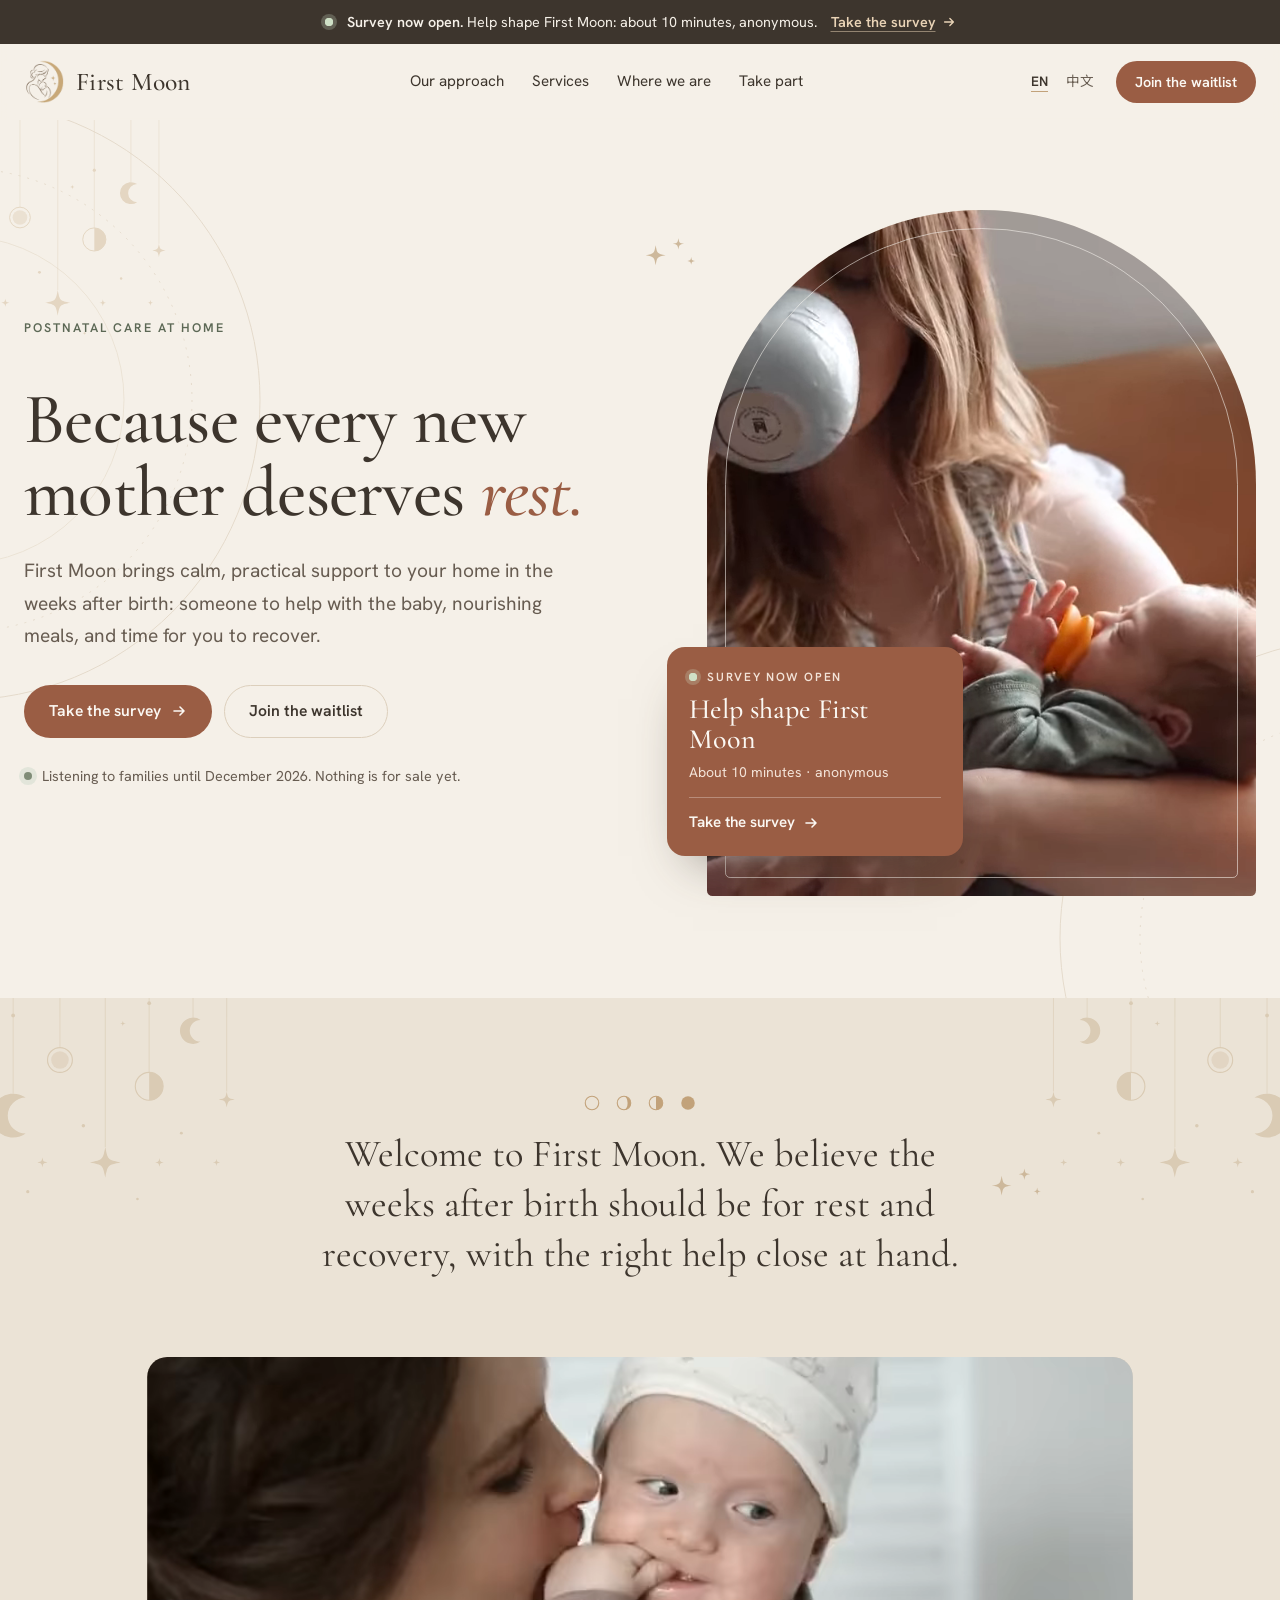
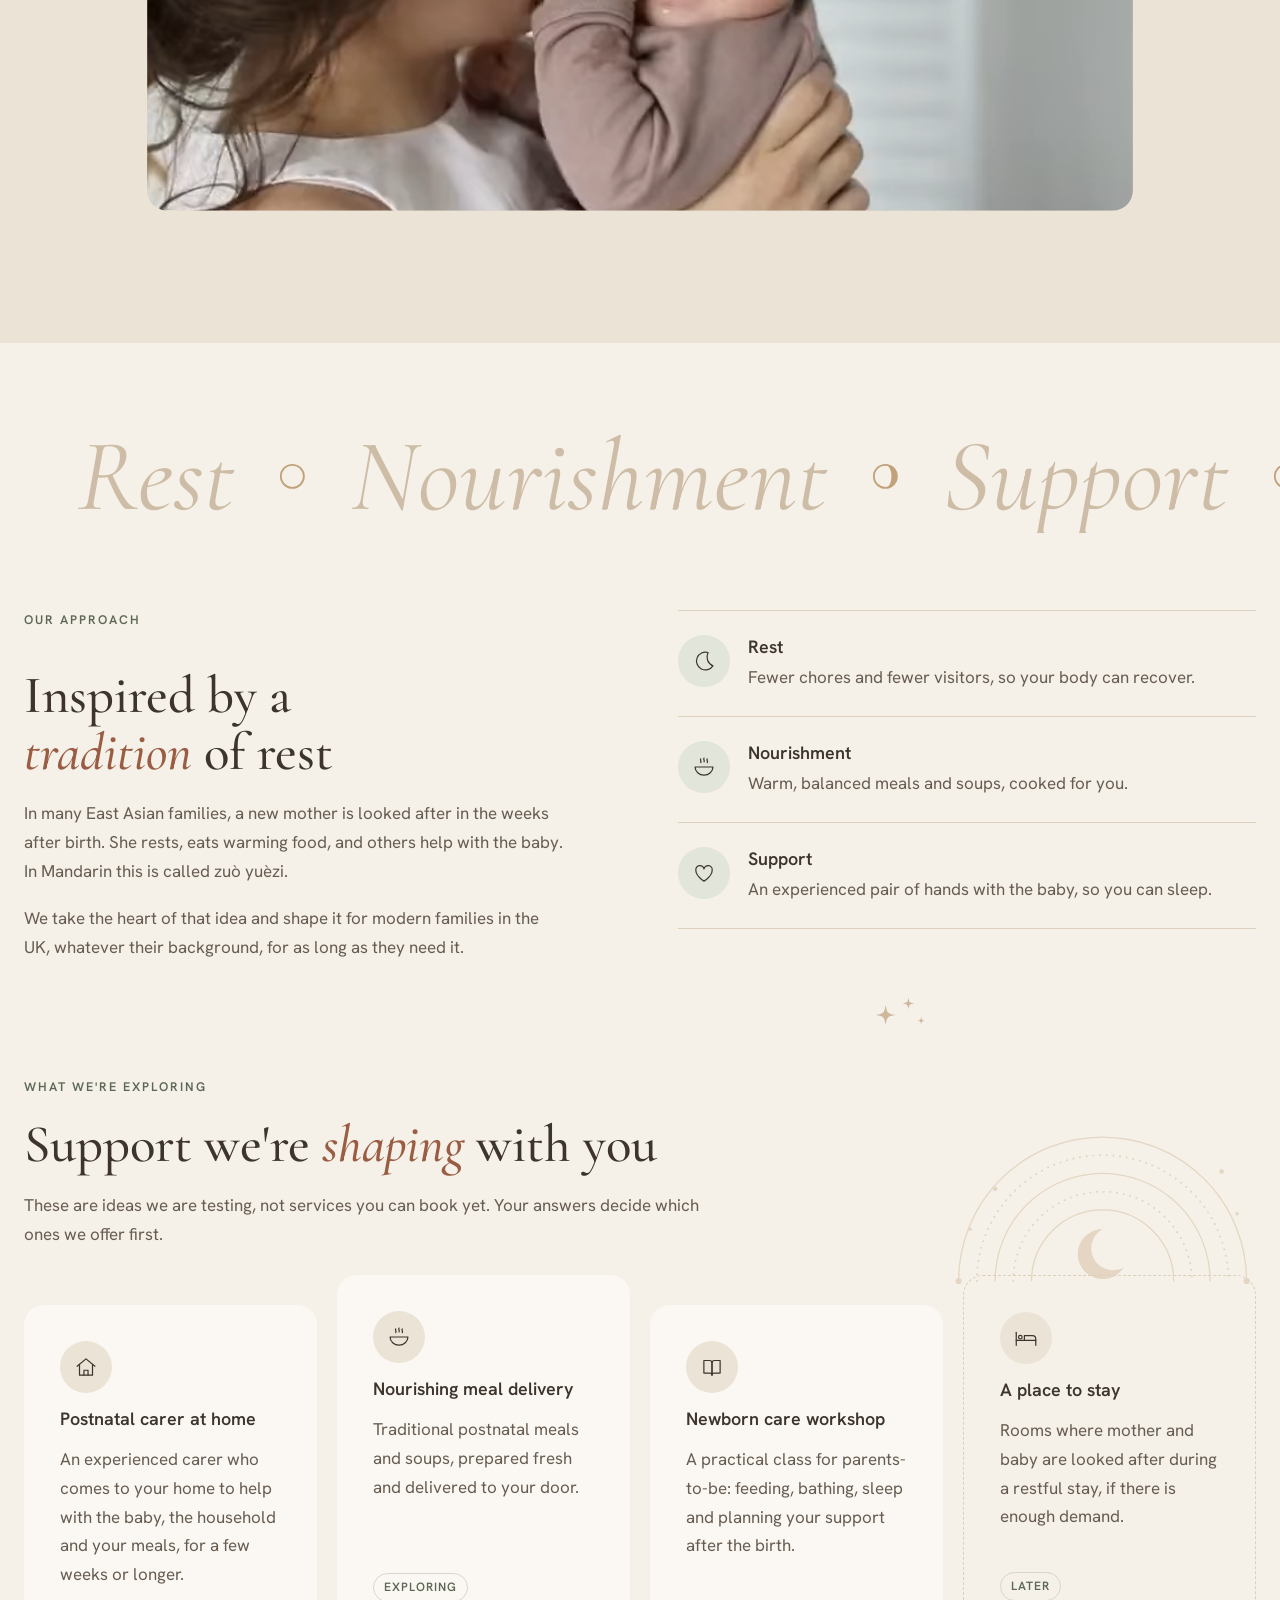
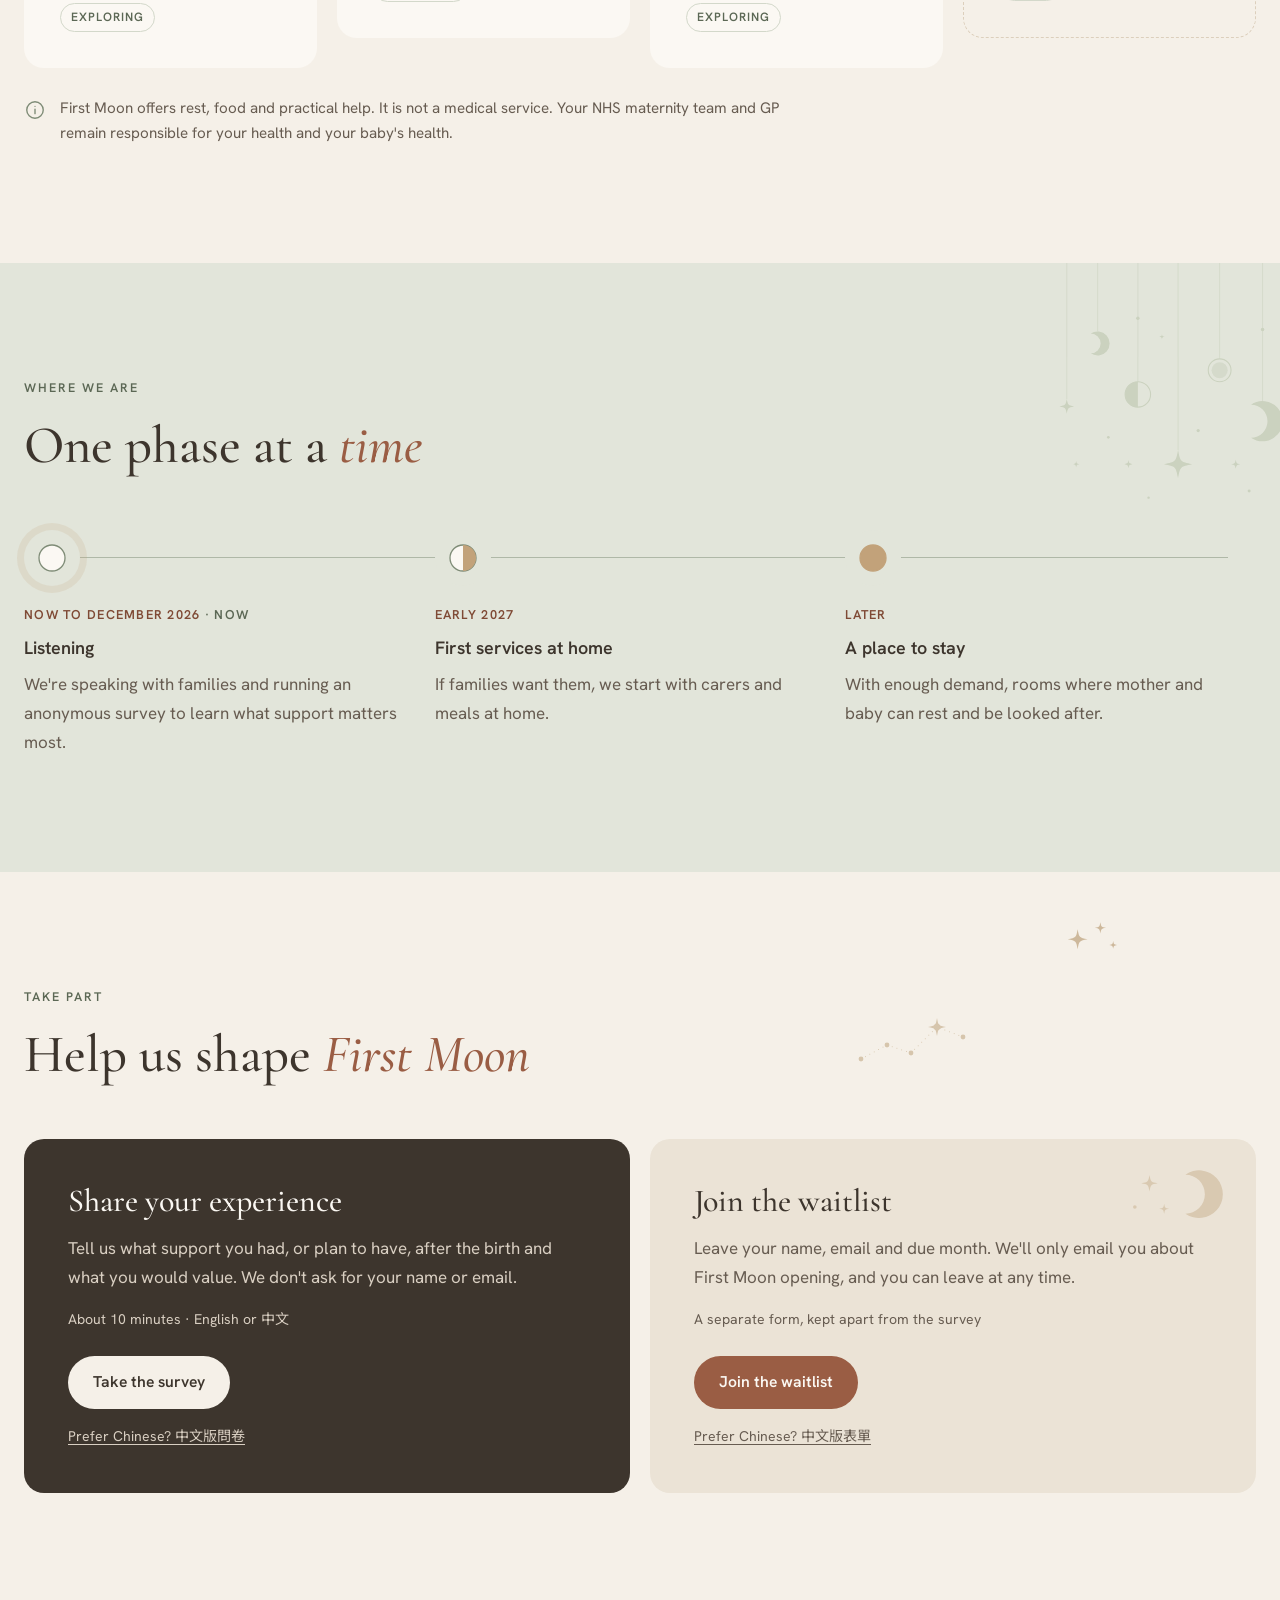
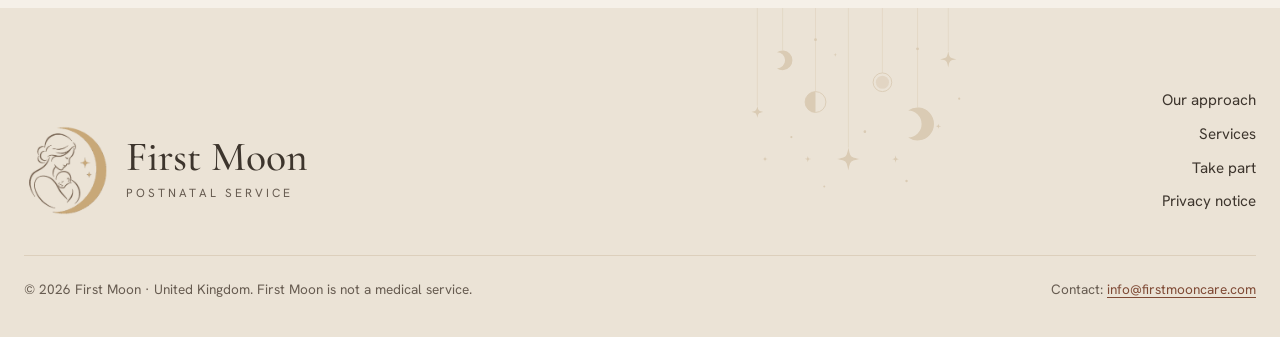
==== commit 643e730d: "Link the English and Chinese survey and waitlist forms The site's buttons now open the Google Form t" ====
--- a/index.html
+++ b/index.html
@@ -224,6 +224,7 @@
             <p><span class="en">Tell us what support you had, or plan to have, after the birth and what you would value. We don't ask for your name or email.</span><span class="zh">告訴我們您過去或打算在產後安排哪些支援，以及您重視的項目。問卷不會詢問姓名或電子郵件。</span></p>
             <span class="meta"><span class="en">About 10 minutes · English or 中文</span><span class="zh">約 10 分鐘 · 中文或英文</span></span>
             <a class="btn primary js-survey" href="#take-part"><span class="en">Take the survey</span><span class="zh">開始填寫</span></a>
+            <a class="alt-form js-survey-alt" href="#take-part"><span class="en">Prefer Chinese? <span lang="zh-Hant">中文版問卷</span></span><span class="zh">想用英文填寫？<span lang="en">English version</span></span></a>
           </div>
           <div class="join-card waitlist">
             <svg class="motif card-moon" viewBox="0 0 120 70" aria-hidden="true"><path d="M69.1 12.7A26 26 0 1 1 69.1 55.3A21.3 21.3 0 1 0 69.1 12.7Z" fill="currentColor"/><path class="tw" d="M30 13C31.4 20.6 31.4 20.6 39 22C31.4 23.4 31.4 23.4 30 31C28.6 23.4 28.6 23.4 21 22C28.6 20.6 28.6 20.6 30 13Z" fill="currentColor"/><path class="tw" style="--o:-1.8s" d="M46 44.5C46.9 49.1 46.9 49.1 51.5 50C46.9 50.9 46.9 50.9 46 55.5C45.1 50.9 45.1 50.9 40.5 50C45.1 49.1 45.1 49.1 46 44.5Z" fill="currentColor"/><circle cx="14" cy="48" r="2" fill="currentColor"/></svg>
@@ -231,6 +232,7 @@
             <p class="muted"><span class="en">Leave your name, email and due month. We'll only email you about First Moon opening, and you can leave at any time.</span><span class="zh">留下姓名、電子郵件與預產月份。我們只會在初月開放時通知您，您隨時可以退出。</span></p>
             <span class="meta"><span class="en">A separate form, kept apart from the survey</span><span class="zh">與問卷分開的獨立表單</span></span>
             <a class="btn primary js-waitlist" href="#take-part"><span class="en">Join the waitlist</span><span class="zh">加入候補名單</span></a>
+            <a class="alt-form js-waitlist-alt" href="#take-part"><span class="en">Prefer Chinese? <span lang="zh-Hant">中文版表單</span></span><span class="zh">想用英文填寫？<span lang="en">English version</span></span></a>
           </div>
         </div>
       </div>
--- a/assets/site.css
+++ b/assets/site.css
@@ -230,7 +230,7 @@
 .join-card { border-radius: var(--radius); padding: clamp(28px, 4vw, 44px); display: grid; gap: 16px; align-content: start; }
 .join-card.survey { background: var(--stone); color: var(--linen); }
 .join-card.survey h3 { color: var(--white); }
-.join-card.survey p, .join-card.survey .soon, .join-card.survey .meta { color: #D9CFC2; }
+.join-card.survey p, .join-card.survey .soon, .join-card.survey .meta, .join-card.survey .alt-form { color: #D9CFC2; }
 .join-card.survey .btn.primary { background: var(--linen); color: var(--stone); }
 .join-card.survey .btn.primary:hover { background: var(--white); }
 .join-card.waitlist { background: var(--oat); }
@@ -238,6 +238,7 @@
 .site[data-lang="zh"] .join-card h3 { font-family: var(--zh-display); font-size: 1.6rem; }
 .meta { font-size: .88rem; color: var(--stone-soft); display: flex; gap: 8px; flex-wrap: wrap; }
 .join-card .btn { justify-self: start; margin-top: 8px; }
+.alt-form { justify-self: start; font-size: .88rem; color: var(--stone-soft); }
 @media (max-width: 760px) { .join { grid-template-columns: 1fr; } }
 
 /* footer */
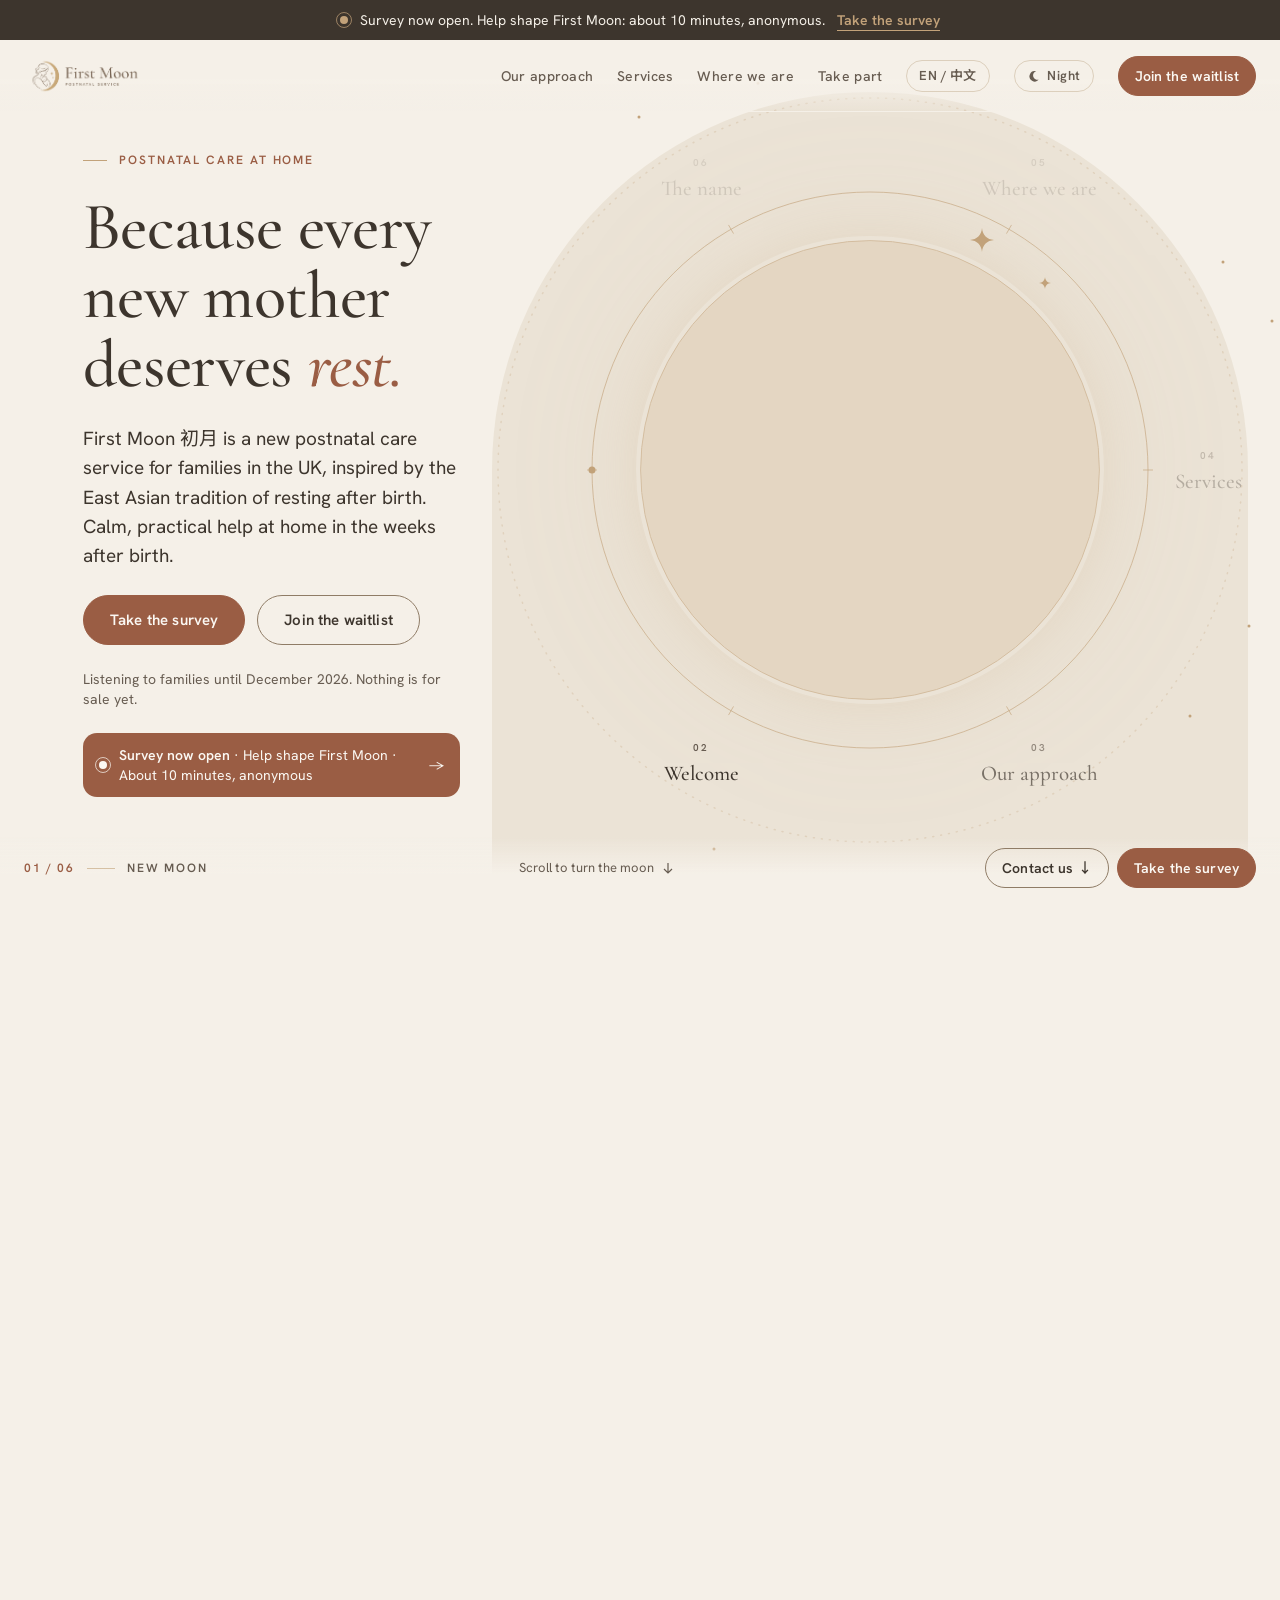
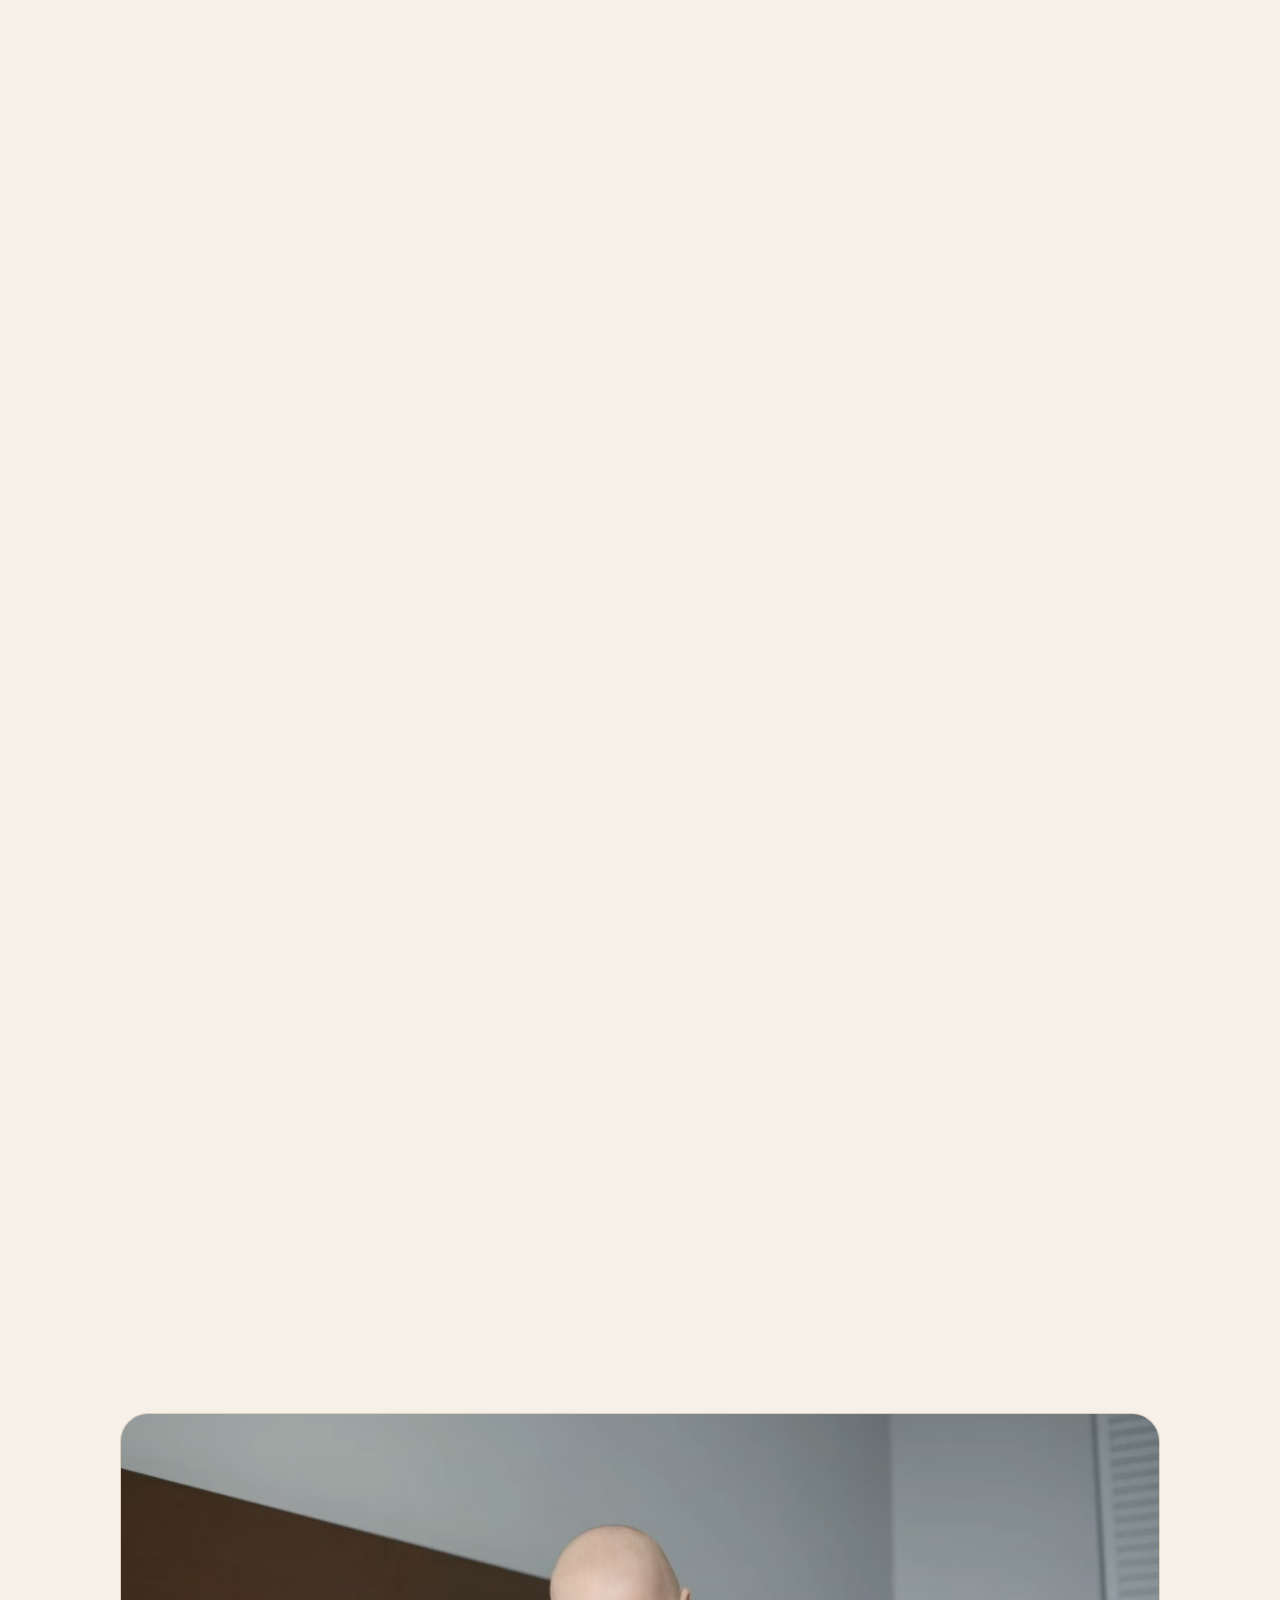
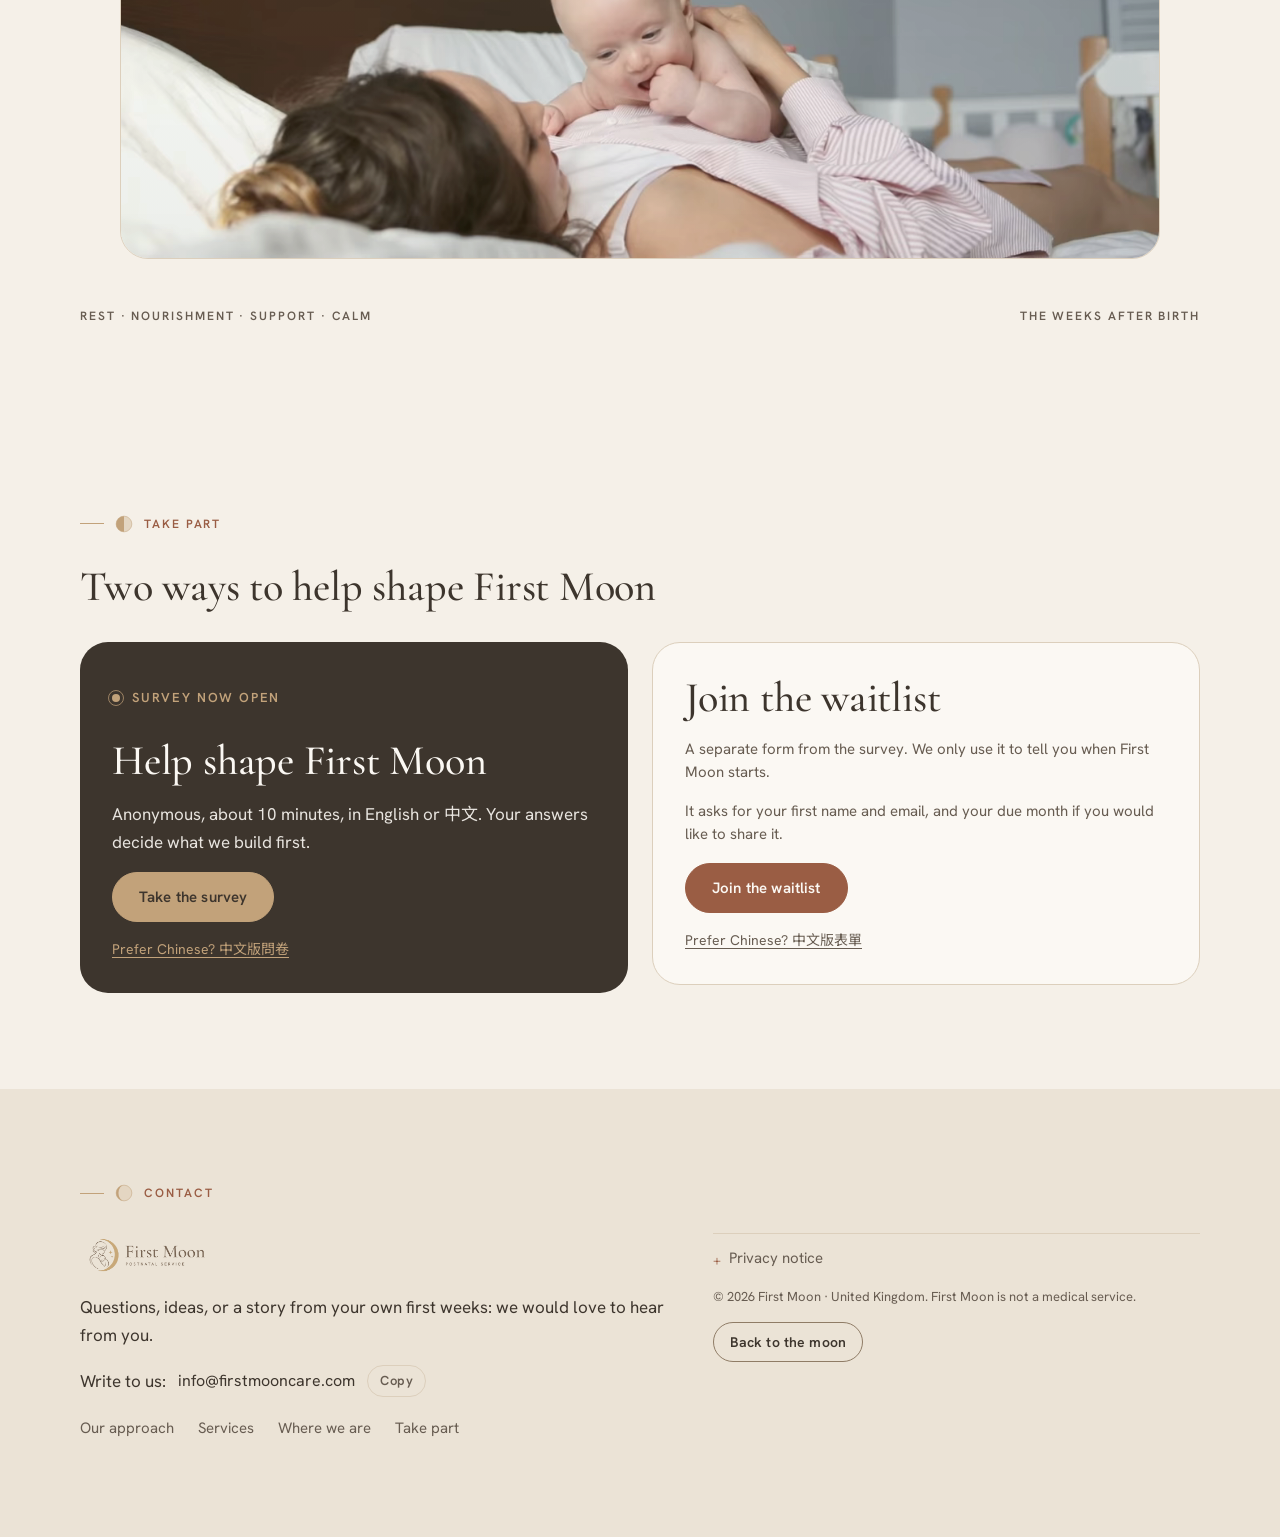
==== commit 409e5c72: "Rebuild the site in the Claude Design "moon dial" design - New home page: on wide screens the page h" ====
--- a/index.html
+++ b/index.html
@@ -1,267 +1,912 @@
 <!doctype html>
-<html lang="en-GB">
+<html lang="en">
 <head>
 <meta charset="utf-8">
 <meta name="viewport" content="width=device-width, initial-scale=1, viewport-fit=cover">
+<meta name="description" content="First Moon 初月: postnatal care at home for families in the UK, inspired by the East Asian tradition of resting after birth. Survey now open.">
 <title>First Moon 初月</title>
-<meta name="description" content="First Moon 初月: calm, practical postnatal support at home for new families in the UK. Take our anonymous survey or join the waitlist.">
-<meta name="claude:viewport-fit-sides" content="cover">
-<link rel="icon" type="image/png" href="logo/favicon.png">
-<link rel="apple-touch-icon" href="logo/apple-touch-icon.png">
+<link rel="icon" type="image/png" href="assets/favicon.png">
+<link rel="apple-touch-icon" href="assets/apple-touch-icon.png">
 <link rel="preconnect" href="https://fonts.googleapis.com">
 <link rel="preconnect" href="https://fonts.gstatic.com" crossorigin>
-<link rel="stylesheet" href="https://fonts.googleapis.com/css2?family=Cormorant+Garamond:ital,wght@0,400;0,500;1,400;1,500&family=Hanken+Grotesk:wght@400;500;600&family=Noto+Serif+TC:wght@500&family=Noto+Sans+TC:wght@400;500&display=swap">
-<link rel="stylesheet" href="assets/site.css">
+<link rel="stylesheet" href="https://fonts.googleapis.com/css2?family=Cormorant+Garamond:ital,wght@0,400;0,500;0,600;1,400;1,500&family=Hanken+Grotesk:wght@400;500;600&family=Noto+Serif+TC:wght@400;600&family=Noto+Sans+TC:wght@400;500&display=swap">
+<style>img{max-width:100%}[hidden]{display:none!important}</style>
 </head>
 <body>
-<div class="site" id="site" data-lang="en">
-  <!-- motifs: dotted arcs round a crescent, drawn once and reused; the moons and stars are inline below so each can move on its own -->
-  <svg class="sprite" aria-hidden="true" focusable="false" width="0" height="0"><symbol id="m-arcs" viewBox="0 0 320 170"><g fill="none" stroke="currentColor" stroke-linecap="round"><path d="M10 166A150 150 0 0 1 310 166" stroke-width="1.3"/><path d="M29 166A131 131 0 0 1 291 166" stroke-width="2.2" stroke-dasharray="0 7"/><path d="M48 166A112 112 0 0 1 272 166" stroke-width="1.3"/><path d="M67 166A93 93 0 0 1 253 166" stroke-width="2.2" stroke-dasharray="0 7"/><path d="M86 166A74 74 0 0 1 234 166" stroke-width="1.3"/></g><path fill="currentColor" d="M160 112a26 26 0 1 0 22 40a21 21 0 1 1 -22 -40z"/><circle cx="10" cy="166" r="3.2" fill="currentColor"/><circle cx="310" cy="166" r="3.2" fill="currentColor"/><circle cx="48" cy="70" r="2.4" fill="currentColor"/><circle cx="284" cy="52" r="2.4" fill="currentColor"/><circle cx="300" cy="96" r="1.8" fill="currentColor"/><circle cx="22" cy="112" r="1.8" fill="currentColor"/></symbol></svg>
-
-  <a class="announce js-survey" href="#take-part">
-    <span class="wrap announce-in">
-      <span class="live-dot" aria-hidden="true"></span>
-      <span class="announce-text"><b><span class="en">Survey now open.</span><span class="zh">問卷開放中。</span></b> <span class="en">Help shape First Moon: about 10 minutes, anonymous.</span><span class="zh">協助我們打造初月：約 10 分鐘，匿名填寫。</span></span>
-      <span class="announce-cta"><span class="en">Take the survey</span><span class="zh">填寫問卷</span> <svg class="arrow" viewBox="0 0 16 16" fill="none" stroke="currentColor" stroke-width="1.6" stroke-linecap="round" stroke-linejoin="round" aria-hidden="true"><path d="M3 8h10M9 4l4 4-4 4"/></svg></span>
-    </span>
+<style>
+/* Layout: a normal scrolling page. The first part is the dial: a sticky screen with the moon in the middle of the right half, seen through an oat arch, inside a hairline dial; six section titles ride an orbit and turn clockwise as you scroll, the moon moves through its phases, and the active section's text settles to the left. Nothing locks: scroll freely, and a banner at the foot of the screen takes you straight down to Take part and Contact, which follow as ordinary sections. Phones (and reduced motion) get the brief's plain scrolling page. Palette, type and voice from the First Moon brief; Night is an optional toggle. */
+:root {
+  color-scheme: light;
+  --linen: #F5F0E8; --oat: #EBE3D6; --sand: #DCCFBC; --stone: #3D352D; --stone-soft: #675C51;
+  --clay: #9A5D44; --clay-deep: #7F4A35; --sage-tint: #E2E5DA; --sage: #7F8C77; --sage-ink: #5C6855;
+  --moon-gold: #C2A27A; --warm-white: #FBF8F3; --pale-tan: #E4D6C2;
+  --line-strong: #8F7C66; --on-clay: #FBF8F3; --survey-bg: #3D352D; --on-survey: #FBF8F3; --survey-muted: #C2A27A; --survey-btn: #C2A27A; --on-survey-btn: #3D352D;
+  --moon-shadow: #E4D6C2; --dial: rgba(194, 162, 122, .62); --dial-soft: rgba(194, 162, 122, .28); --glow: rgba(194, 162, 122, .38); --arch: #EBE3D6;
+  --focus: #7F4A35; --danger: #8F3E2B; --success: #5C6855;
+  --space-1: 4px; --space-2: 8px; --space-3: 12px; --space-4: 16px; --space-6: 24px; --space-8: 32px; --space-12: 48px; --space-16: 64px; --space-24: 96px;
+  --radius-sm: 6px; --radius-md: 14px; --radius-lg: 28px; --radius-full: 9999px;
+  --shadow-soft: 0 1px 2px rgba(61, 53, 45, .06), 0 16px 40px -16px rgba(61, 53, 45, .18);
+  --font-serif: "Cormorant Garamond", "Noto Serif TC", Garamond, Georgia, serif;
+  --font-sans: "Hanken Grotesk", "Noto Sans TC", "Helvetica Neue", Arial, sans-serif;
+  --ease: cubic-bezier(.22, .61, .36, 1);
+  --announce-h: 40px; --menu-h: 72px; --bar-h: 112px;
+  --cx: 68vw; --cy: 52vh; --ro: 360px; --pl: 96px; --pw: 520px;
+}
+:root[data-theme="dark"] {
+  color-scheme: dark;
+  --linen: #1C1612; --oat: #27201A; --sand: #3F342C; --stone: #F6F2E7; --stone-soft: #C6B8A6;
+  --clay: #D39A7E; --clay-deep: #E0AD94; --sage-tint: #242B22; --sage: #8F9C87; --sage-ink: #C3CDB9;
+  --moon-gold: #C2A27A; --warm-white: #2D2520; --pale-tan: #3A3028;
+  --line-strong: #80705E; --on-clay: #1C1612; --survey-bg: #F6F2E7; --on-survey: #1C1612; --survey-muted: #7F4A35; --survey-btn: #9A5D44; --on-survey-btn: #FBF8F3;
+  --moon-shadow: #2E261F; --dial: rgba(194, 162, 122, .42); --dial-soft: rgba(194, 162, 122, .18); --glow: rgba(194, 162, 122, .22); --arch: #241D18;
+  --focus: #C2A27A; --danger: #EC9B88; --success: #9AD3C2;
+  --shadow-soft: 0 1px 2px rgba(0, 0, 0, .4), 0 16px 40px -16px rgba(0, 0, 0, .6);
+}
+:root[lang="zh-Hant"] { --font-serif: "Noto Serif TC", "Cormorant Garamond", serif; --font-sans: "Noto Sans TC", "Hanken Grotesk", sans-serif; }
+* { box-sizing: border-box; }
+body { margin: 0; background: var(--linen); color: var(--stone); font-family: var(--font-sans); font-size: 17px; line-height: 1.65; -webkit-font-smoothing: antialiased; overflow-x: hidden; }
+body::before { content: ""; position: fixed; inset: 0 0 auto; height: env(safe-area-inset-top, 0px); z-index: 60; background: var(--linen); }
+a { color: var(--clay-deep); text-underline-offset: 3px; }
+:focus-visible { outline: 2px solid var(--focus); outline-offset: 3px; border-radius: var(--radius-sm); }
+.btn:focus-visible, .orb-txt:focus-visible, .pill:focus-visible { border-radius: var(--radius-full); }
+
+/* type */
+.display { font-family: var(--font-serif); font-size: clamp(44px, 5.2vw, 76px); line-height: 1.04; font-weight: 500; letter-spacing: -.01em; color: var(--stone); margin: 0; text-wrap: balance; }
+.display em, .title em { font-style: italic; font-weight: 500; color: var(--clay); }
+:root[lang="zh-Hant"] .display em, :root[lang="zh-Hant"] .title em { font-style: normal; font-weight: 600; }
+:root[lang="zh-Hant"] .display { letter-spacing: .02em; line-height: 1.25; font-size: clamp(38px, 4.4vw, 62px); }
+.title { font-family: var(--font-serif); font-size: clamp(34px, 3.3vw, 50px); line-height: 1.1; font-weight: 500; letter-spacing: -.005em; color: var(--stone); margin: 0; text-wrap: balance; }
+:root[lang="zh-Hant"] .title { line-height: 1.3; letter-spacing: .02em; }
+.heading { font-family: var(--font-serif); font-size: 24px; line-height: 1.25; font-weight: 600; color: var(--stone); margin: 0; }
+.lede { font-size: 19px; line-height: 1.55; margin: 0; color: var(--stone); }
+.body { font-size: 17px; line-height: 1.65; margin: 0; color: var(--stone); }
+.small { font-size: 15px; line-height: 1.55; margin: 0; color: var(--stone-soft); }
+.quote { font-family: var(--font-serif); font-size: clamp(26px, 2.4vw, 34px); line-height: 1.3; font-weight: 500; color: var(--stone); margin: 0; }
+.label { font-size: 12px; line-height: 16px; font-weight: 600; letter-spacing: .16em; text-transform: uppercase; color: var(--stone-soft); }
+:root[lang="zh-Hant"] .label { letter-spacing: .12em; }
+.nav { font-size: 14px; line-height: 20px; font-weight: 500; letter-spacing: .02em; }
+.num { font-variant-numeric: tabular-nums; }
+
+/* bars */
+.announce { position: fixed; top: 0; left: 0; right: 0; z-index: 50; height: calc(var(--announce-h) + env(safe-area-inset-top, 0px)); padding-top: env(safe-area-inset-top, 0px); padding-left: max(24px, env(safe-area-inset-left, 0px)); padding-right: max(24px, env(safe-area-inset-right, 0px)); display: flex; align-items: center; justify-content: center; gap: var(--space-3); background: var(--stone); color: var(--linen); font-size: 14px; line-height: 20px; }
+:root[data-theme="dark"] .announce { background: var(--oat); color: var(--stone); }
+.announce a { color: var(--moon-gold); font-weight: 600; text-decoration: none; border-bottom: 1px solid currentColor; white-space: nowrap; }
+.announce a:hover { color: var(--linen); }
+:root[data-theme="dark"] .announce a:hover { color: var(--stone); }
+.live { display: inline-block; width: 8px; height: 8px; border-radius: var(--radius-full); background: var(--moon-gold); position: relative; flex: none; }
+.live::after { content: ""; position: absolute; inset: -4px; border-radius: inherit; border: 1px solid var(--moon-gold); opacity: .7; animation: pulse 2.4s ease-out infinite; }
+@keyframes pulse { 0% { transform: scale(.6); opacity: .8; } 100% { transform: scale(1.8); opacity: 0; } }
+.bar { position: fixed; top: calc(var(--announce-h) + env(safe-area-inset-top, 0px)); left: 0; right: 0; z-index: 45; height: var(--menu-h); padding-left: max(24px, env(safe-area-inset-left, 0px)); padding-right: max(24px, env(safe-area-inset-right, 0px)); display: flex; align-items: center; justify-content: space-between; gap: var(--space-6); background: linear-gradient(var(--linen) 55%, rgba(245, 240, 232, 0)); border-bottom: 1px solid transparent; transition: background .3s var(--ease), border-color .3s var(--ease); }
+:root[data-theme="dark"] .bar { background: linear-gradient(var(--linen) 55%, rgba(28, 22, 18, 0)); }
+.bar.solid { background: var(--linen); border-bottom-color: var(--sand); }
+.bar .logo { display: block; line-height: 0; }
+.bar img { display: block; height: 40px; width: auto; }
+.logo-night { display: none !important; }
+:root[data-theme="dark"] .logo-day { display: none !important; }
+:root[data-theme="dark"] .logo-night { display: block !important; }
+.bar nav { display: flex; align-items: center; gap: var(--space-6); }
+.bar nav a.link { color: var(--stone-soft); text-decoration: none; padding: var(--space-2) 0; transition: color .3s var(--ease); }
+.bar nav a.link:hover { color: var(--clay); }
+.pill { all: unset; cursor: pointer; white-space: nowrap; display: inline-flex; align-items: center; gap: 6px; padding: 7px 12px; border-radius: var(--radius-full); border: 1px solid var(--sand); color: var(--stone-soft); font-size: 13px; line-height: 16px; font-weight: 600; letter-spacing: .04em; transition: border-color .3s var(--ease), color .3s var(--ease); }
+.pill:hover { border-color: var(--line-strong); color: var(--stone); }
+.pill svg { width: 14px; height: 14px; display: block; }
+.rp { position: fixed; left: 0; top: calc(var(--bar-h) + env(safe-area-inset-top, 0px)); height: 2px; width: 0; background: var(--moon-gold); z-index: 46; }
+
+/* buttons */
+.btn { display: inline-flex; white-space: nowrap; align-items: center; justify-content: center; gap: var(--space-2); padding: 14px 26px; border-radius: var(--radius-full); border: 1px solid var(--clay); background: var(--clay); color: var(--on-clay); text-decoration: none; cursor: pointer; font: inherit; font-size: 15px; line-height: 20px; font-weight: 600; letter-spacing: .01em; transition: background .3s var(--ease), border-color .3s var(--ease), color .3s var(--ease), transform .3s var(--ease); }
+.btn:hover { background: var(--clay-deep); border-color: var(--clay-deep); transform: translateY(-1px); }
+.btn.ghost { background: transparent; border-color: var(--line-strong); color: var(--stone); }
+.btn.ghost:hover { border-color: var(--stone); background: rgba(61, 53, 45, .04); transform: none; }
+.btn.small { padding: 9px 16px; font-size: 14px; }
+.btn.gold { background: var(--survey-btn); border-color: var(--survey-btn); color: var(--on-survey-btn); }
+.btn.gold:hover { filter: brightness(1.06); }
+.btn svg { width: 14px; height: 14px; }
+
+/* the dial zone: a sticky screen that the page scrolls through */
+.zone { position: relative; height: calc(100vh + 5 * 80vh); }
+.screen { position: sticky; top: 0; height: 100vh; overflow: hidden; }
+.stop { position: absolute; left: 0; right: 0; height: 80vh; }
+
+/* the moon, its arch and dial */
+.stage { position: absolute; inset: 0; z-index: 1; pointer-events: none; }
+.arch { position: absolute; background: var(--arch); border-radius: 999px 999px 0 0; }
+.moon { position: absolute; }
+.glow { position: absolute; inset: 0; border-radius: var(--radius-full); box-shadow: 0 0 40px var(--glow), 0 0 140px var(--glow); opacity: .5; animation: breathe 9s ease-in-out infinite; }
+@keyframes breathe { 0%, 100% { transform: scale(1); } 50% { transform: scale(1.03); } }
+.moon svg, .moon-m svg, .mini svg, .ph { display: block; width: 100%; height: 100%; overflow: visible; }
+.moon svg { position: absolute; inset: 0; }
+.shade { fill: var(--moon-shadow); }
+.lit { fill: var(--moon-gold); }
+.rim { fill: none; stroke: var(--moon-gold); stroke-width: 1; opacity: .5; vector-effect: non-scaling-stroke; }
+.dial { position: absolute; overflow: visible; }
+.dial .ring { fill: none; stroke: var(--dial); stroke-width: 1; vector-effect: non-scaling-stroke; }
+.dial .ring-dots { fill: none; stroke: var(--dial-soft); stroke-width: 1.5; stroke-dasharray: 1 7; stroke-linecap: round; vector-effect: non-scaling-stroke; }
+.dial .tick { stroke: var(--dial); stroke-width: 1; vector-effect: non-scaling-stroke; }
+.dial .mark { fill: var(--moon-gold); }
+.dial .arc { fill: none; stroke: var(--moon-gold); stroke-width: 2; vector-effect: non-scaling-stroke; }
+.spark { position: absolute; fill: var(--moon-gold); transform: translate(-50%, -50%); }
+.star { position: absolute; width: 3px; height: 3px; border-radius: var(--radius-full); background: var(--moon-gold); transform: translate(-50%, -50%); animation: twinkle 4s ease-in-out infinite; }
+@keyframes twinkle { 0%, 100% { opacity: .25; } 50% { opacity: .85; } }
+
+/* the orbit of titles */
+.orbit { position: absolute; inset: 0; z-index: 5; pointer-events: none; }
+.orb { position: absolute; left: var(--cx); top: var(--cy); width: 0; height: 0; }
+.orb-txt { all: unset; position: absolute; left: calc(-1 * var(--ro)); top: 0; transform: translate(-50%, -50%); display: grid; justify-items: center; gap: 5px; white-space: nowrap; cursor: pointer; pointer-events: auto; text-align: center; transition: color .3s var(--ease); color: var(--stone); }
+.orb-txt .num { font-size: 10px; letter-spacing: .2em; font-weight: 600; color: var(--stone-soft); }
+.orb-txt .name { font-family: var(--font-serif); font-size: 21px; line-height: 1.1; font-weight: 500; }
+.orb-txt:hover { color: var(--clay); }
+
+/* the active section's text */
+.panel { position: absolute; top: 0; bottom: 0; left: var(--pl); width: var(--pw); z-index: 6; display: grid; align-items: center; padding-top: calc(var(--bar-h) + 8px); padding-bottom: 72px; }
+.sec { grid-area: 1 / 1; display: grid; gap: var(--space-6); opacity: 0; visibility: hidden; pointer-events: none; will-change: opacity, transform; }
+.sec.on { pointer-events: auto; }
+.eyebrow { display: flex; align-items: center; gap: var(--space-3); margin: 0; color: var(--clay); }
+.eyebrow::before { content: ""; width: 24px; height: 1px; background: var(--moon-gold); flex: none; }
+.eyebrow .ph { width: 16px; height: 16px; flex: none; }
+.actions { display: flex; flex-wrap: wrap; gap: var(--space-3); align-items: center; }
+.note { font-size: 14px; line-height: 20px; color: var(--stone-soft); margin: 0; }
+.callout { display: flex; align-items: center; gap: var(--space-3); padding: 12px 16px; border-radius: var(--radius-md); background: var(--clay); color: var(--on-clay); text-decoration: none; font-size: 14px; line-height: 20px; max-width: 460px; transition: background .3s var(--ease); }
+.callout:hover { background: var(--clay-deep); }
+.callout .live { background: var(--on-clay); }
+.callout .live::after { border-color: var(--on-clay); }
+.callout b { font-weight: 600; }
+.callout .go { margin-left: auto; flex: none; }
+
+/* photographs: one treatment everywhere */
+.photo { position: relative; overflow: hidden; background: var(--oat); border: 1px solid var(--sand); border-radius: var(--radius-lg); }
+.photo img, .photo video { display: block; width: 100%; height: 100%; object-fit: cover; }
+.photo::after { content: ""; position: absolute; inset: 0; background: linear-gradient(180deg, rgba(245, 240, 232, .06), rgba(61, 53, 45, .08)); pointer-events: none; }
+.photo .ph-label { position: absolute; inset: 0; display: grid; place-items: center; text-align: center; padding: var(--space-6); color: var(--stone-soft); font-size: 13px; line-height: 1.5; }
+.photo.has-img .ph-label { display: none; }
+.photo.wide { aspect-ratio: 16 / 9; }
+.photo.film { aspect-ratio: 21 / 9; border-radius: 999px 999px var(--radius-lg) var(--radius-lg); border-radius: var(--radius-lg); }
+.filmband { padding-top: 0; }
+.filmband .inner { gap: var(--space-4); }
+.filmband .caption { display: flex; justify-content: space-between; gap: var(--space-4); flex-wrap: wrap; }
+
+/* welcome */
+.words span { opacity: .28; transition: opacity .6s var(--ease); transition-delay: var(--d, 0s); }
+.words.lit span { opacity: 1; }
+.band { overflow: hidden; border-top: 1px solid var(--sand); border-bottom: 1px solid var(--sand); padding: 10px 0; mask-image: linear-gradient(90deg, transparent, #000 10%, #000 90%, transparent); -webkit-mask-image: linear-gradient(90deg, transparent, #000 10%, #000 90%, transparent); }
+.band-in { display: flex; gap: var(--space-8); width: max-content; animation: drift 38s linear infinite; }
+.band-in span { display: inline-flex; align-items: center; gap: var(--space-8); font-family: var(--font-serif); font-size: 22px; color: var(--stone-soft); white-space: nowrap; }
+.band-in svg { width: 14px; height: 14px; display: block; }
+@keyframes drift { to { transform: translateX(-50%); } }
+
+/* approach */
+.principles { display: grid; grid-template-columns: repeat(3, minmax(0, 1fr)); gap: var(--space-6); }
+.principles div { display: grid; gap: var(--space-2); align-content: start; }
+.principles svg { width: 22px; height: 22px; display: block; }
+.principles .heading { font-size: 22px; }
+.principles p { margin: 0; font-size: 15px; line-height: 1.5; color: var(--stone-soft); }
+
+/* services */
+.cards { display: grid; grid-template-columns: repeat(2, minmax(0, 1fr)); gap: var(--space-3); }
+.card { display: grid; gap: 6px; align-content: start; padding: 16px 18px; border-radius: var(--radius-md); background: var(--warm-white); border: 1px solid var(--sand); min-width: 0; text-decoration: none; color: inherit; transition: border-color .3s var(--ease), transform .3s var(--ease); }
+a.card:hover { border-color: var(--line-strong); transform: translateY(-2px); }
+.card .more { color: var(--clay); font-size: 13px; font-weight: 600; margin-top: 2px; }
+.cards.compact .card { padding: 10px 14px; gap: 2px; }
+.cards.compact .card .heading { font-size: 18px; }
+.cards.compact { gap: 10px; }
+#services { gap: var(--space-4); }
+#services .care { font-size: 13px; padding: 12px 16px; }
+.card .heading { font-size: 21px; }
+.card p { margin: 0; font-size: 14px; line-height: 1.5; color: var(--stone-soft); }
+.tag { justify-self: start; font-size: 11px; line-height: 16px; font-weight: 600; letter-spacing: .12em; text-transform: uppercase; padding: 2px 10px; border-radius: var(--radius-full); background: var(--sage-tint); color: var(--sage-ink); }
+.tag.later { background: var(--oat); color: var(--stone-soft); }
+.care { display: flex; gap: var(--space-3); align-items: flex-start; padding: 14px 18px; border-radius: var(--radius-md); background: var(--sage-tint); color: var(--sage-ink); font-size: 14px; line-height: 1.5; }
+.care svg { flex: none; width: 18px; height: 18px; margin-top: 2px; }
+
+/* timeline */
+.tl { position: relative; display: grid; gap: var(--space-6); padding-left: 44px; }
+.tl::before { content: ""; position: absolute; left: 13px; top: 14px; bottom: 14px; width: 1px; background: var(--sand); }
+.tl-fill { position: absolute; left: 13px; top: 14px; width: 1px; height: 0; background: var(--moon-gold); transition: height 1.4s var(--ease) .3s; }
+.on .tl-fill, .in .tl-fill { height: calc(100% - 28px); }
+.tl .step { position: relative; display: grid; gap: 2px; }
+.tl .step svg { position: absolute; left: -44px; top: 1px; width: 28px; height: 28px; opacity: .35; transition: opacity .8s var(--ease); background: var(--linen); border-radius: var(--radius-full); }
+.on .tl .step svg, .in .tl .step svg { opacity: 1; }
+.on .tl .step:nth-of-type(2) svg, .in .tl .step:nth-of-type(2) svg { transition-delay: .5s; }
+.on .tl .step:nth-of-type(3) svg, .in .tl .step:nth-of-type(3) svg { transition-delay: 1s; }
+.tl .when { font-size: 12px; letter-spacing: .14em; text-transform: uppercase; font-weight: 600; color: var(--clay); }
+.tl p { margin: 0; font-size: 15px; color: var(--stone-soft); line-height: 1.5; }
+
+/* the sections below the dial */
+.below { position: relative; z-index: 2; background: var(--linen); padding-top: var(--space-24); padding-bottom: var(--space-24); padding-left: max(24px, env(safe-area-inset-left, 0px)); padding-right: max(24px, env(safe-area-inset-right, 0px)); }
+.below .inner { max-width: 1120px; margin: 0 auto; display: grid; gap: var(--space-8); }
+.below.band-bg { background: var(--oat); }
+.takepart { display: grid; grid-template-columns: repeat(2, minmax(0, 1fr)); gap: var(--space-6); align-items: start; }
+.survey { display: grid; gap: var(--space-4); padding: 32px; border-radius: var(--radius-lg); background: var(--survey-bg); color: var(--on-survey); }
+.survey .status { display: flex; align-items: center; gap: var(--space-3); font-size: 13px; letter-spacing: .14em; text-transform: uppercase; font-weight: 600; color: var(--survey-muted); }
+.survey .title, .survey .body { color: inherit; }
+.survey .body { opacity: .9; }
+.wait { display: grid; gap: var(--space-4); padding: 32px; border-radius: var(--radius-lg); background: var(--warm-white); border: 1px solid var(--sand); }
+form { display: grid; gap: var(--space-4); }
+.field { display: grid; gap: 6px; }
+.field label { font-size: 13px; font-weight: 600; letter-spacing: .04em; color: var(--stone-soft); }
+input, select { width: 100%; font: inherit; font-size: 16px; color: var(--stone); background: var(--linen); border: 1px solid var(--line-strong); border-radius: var(--radius-sm); padding: 11px 14px; transition: border-color .3s var(--ease); }
+input:hover, select:hover { border-color: var(--stone); }
+.two { display: grid; grid-template-columns: repeat(2, minmax(0, 1fr)); gap: var(--space-4); }
+.err { color: var(--danger); font-size: 14px; }
+.soon { font-size: 14px; color: var(--stone-soft); }
+.survey .soon { color: var(--survey-muted); }
+.btn[aria-disabled="true"] { opacity: .55; pointer-events: none; }
+.wait .asks { margin: 0; }
+.alt-form { justify-self: start; font-size: 14px; color: var(--stone-soft); }
+.survey .alt-form { color: var(--survey-muted); }
+[data-email] a { color: inherit; text-decoration: none; }
+.privacy-link { display: inline-block; margin-top: var(--space-3); font-size: 14px; }
+
+/* contact / footer */
+.contact { display: grid; grid-template-columns: minmax(0, 1.2fr) minmax(0, 1fr); gap: var(--space-12); align-items: start; }
+.contact .col { display: grid; gap: var(--space-4); }
+.foot-logo img { height: 44px; width: auto; display: block; }
+.foot-links { display: flex; flex-wrap: wrap; gap: var(--space-2) var(--space-6); margin: 0; padding: 0; list-style: none; }
+.foot-links a { color: var(--stone-soft); text-decoration: none; font-size: 15px; transition: color .3s var(--ease); }
+.foot-links a:hover { color: var(--clay); }
+.email { display: inline-flex; align-items: center; gap: var(--space-3); flex-wrap: wrap; }
+.email code { font-family: inherit; font-size: 16px; color: var(--stone); user-select: all; }
+.legal { font-size: 13px; line-height: 1.5; color: var(--stone-soft); margin: 0; }
+details { border-top: 1px solid var(--sand); padding-top: var(--space-3); }
+summary { cursor: pointer; color: var(--stone-soft); font-size: 15px; list-style: none; display: flex; align-items: center; gap: var(--space-2); }
+summary::-webkit-details-marker { display: none; }
+summary::before { content: "+"; font-family: var(--font-serif); font-size: 20px; line-height: 1; color: var(--clay); }
+details[open] summary::before { content: "−"; }
+details p { font-size: 14px; line-height: 1.6; color: var(--stone-soft); margin: var(--space-3) 0 0; }
+.totop { justify-self: start; }
+
+/* the banner at the foot of the dial screen */
+.foot { position: fixed; left: 0; right: 0; bottom: 0; z-index: 30; display: flex; align-items: center; justify-content: space-between; gap: var(--space-6); padding-top: var(--space-3); padding-bottom: calc(var(--space-3) + env(safe-area-inset-bottom, 0px)); padding-left: max(24px, env(safe-area-inset-left, 0px)); padding-right: max(24px, env(safe-area-inset-right, 0px)); background: linear-gradient(rgba(245, 240, 232, 0), var(--linen) 60%); transition: opacity .35s var(--ease), transform .35s var(--ease); }
+:root[data-theme="dark"] .foot { background: linear-gradient(rgba(28, 22, 18, 0), var(--linen) 60%); }
+.foot.gone { opacity: 0; transform: translateY(16px); pointer-events: none; }
+.progress { display: flex; align-items: center; gap: var(--space-3); color: var(--stone-soft); }
+.progress .num { color: var(--clay); letter-spacing: .14em; }
+.progress .sep { width: 28px; height: 1px; background: var(--dial); }
+.hint { display: inline-flex; align-items: center; gap: var(--space-2); color: var(--stone-soft); font-size: 13px; }
+.hint svg { width: 12px; height: 12px; }
+.foot .actions { gap: var(--space-2); }
+
+/* mobile-only pieces */
+.hero-arch, .mini { display: none; }
+
+/* stacked layout: phones, and anyone who prefers reduced motion */
+.stack .zone { height: auto; }
+.stack .screen { position: static; height: auto; overflow: visible; }
+.stack .orbit, .stack .stage, .stack .foot { display: none; }
+.stack .glow, .stack .live::after, .stack .star { animation: none; }
+.stack .announce { position: static; height: auto; min-height: var(--announce-h); padding-top: calc(8px + env(safe-area-inset-top, 0px)); padding-bottom: 8px; padding-left: max(16px, env(safe-area-inset-left, 0px)); padding-right: max(16px, env(safe-area-inset-right, 0px)); text-align: center; flex-wrap: wrap; gap: 4px 10px; font-size: 13px; line-height: 18px; }
+.stack .bar { position: sticky; top: 0; height: 64px; background: var(--linen); border-bottom: 1px solid var(--sand); }
+.stack .rp { top: 64px; }
+.stack .panel { position: relative; left: auto; z-index: 6; display: block; width: auto; max-width: 640px; margin: 0 auto; padding-top: var(--space-8); padding-bottom: var(--space-6); padding-left: max(16px, env(safe-area-inset-left, 0px)); padding-right: max(16px, env(safe-area-inset-right, 0px)); }
+.stack .sec { opacity: 1 !important; visibility: visible !important; transform: none !important; pointer-events: auto; transition: none; padding: var(--space-12) 0; border-top: 1px solid var(--sand); }
+.stack .sec:first-child { border-top: 0; padding-top: 0; }
+.stack .hero-arch { display: block; position: relative; margin-top: var(--space-6); }
+.stack .arch-m { position: relative; width: min(100%, 420px); margin: 0 auto; aspect-ratio: 4 / 5; max-width: 100%; border-radius: 999px 999px var(--radius-lg) var(--radius-lg); background: var(--arch); overflow: hidden; border: 0; }
+.stack .arch-m::after { display: none; }
+.stack .arch-m .ph-label { align-content: end; padding-bottom: var(--space-12); }
+.stack .arch-m img, .stack .arch-m video { position: absolute; inset: 0; }
+.stack .moon-m { width: 56%; aspect-ratio: 1; position: absolute; left: 22%; top: 16%; z-index: 2; }
+.stack .arch-m.has-img .moon-m { width: 24%; left: 12%; top: 13%; }
+.stack .arch-m .spark { z-index: 2; }
+.stack .moon-m .glow-m { position: absolute; inset: 0; border-radius: var(--radius-full); box-shadow: 0 0 40px var(--glow), 0 0 120px var(--glow); opacity: .6; }
+.stack .arch-m .spark { fill: var(--moon-gold); }
+.stack .mini { display: block; position: fixed; right: max(16px, env(safe-area-inset-right, 0px)); bottom: calc(16px + env(safe-area-inset-bottom, 0px)); width: 44px; height: 44px; z-index: 40; filter: drop-shadow(0 2px 6px rgba(61, 53, 45, .2)); }
+.stack .fx { opacity: 0; transform: translateY(18px); transition: opacity .8s var(--ease), transform .8s var(--ease); }
+.stack .fx.in { opacity: 1; transform: none; }
+.stack .below { padding-top: var(--space-12); padding-bottom: var(--space-12); padding-left: max(16px, env(safe-area-inset-left, 0px)); padding-right: max(16px, env(safe-area-inset-right, 0px)); }
+.stack .below .inner { max-width: 640px; }
+.stack .takepart, .stack .contact { grid-template-columns: 1fr; }
+@media (max-width: 899px) {
+  .bar img { height: 34px; }
+  .bar nav { gap: var(--space-3); }
+  .bar nav a.link { display: none; }
+  .bar nav .theme { display: none; }
+  .principles { grid-template-columns: 1fr; }
+  .cards { grid-template-columns: 1fr; }
+  .two { grid-template-columns: 1fr; }
+  .survey, .wait { padding: 22px; }
+  .callout { max-width: none; }
+}
+@media (max-width: 480px) {
+  .bar img { height: 30px; }
+  .announce { font-size: 13px; }
+}
+@media (prefers-reduced-motion: reduce) {
+  .glow, .live::after, .star, .band-in { animation: none !important; }
+  .fx, .fx.in, .words span, .tl-fill, .tl .step svg, .sec, .btn, .foot, .bar { transition: none !important; }
+}
+</style>
+
+<div class="announce" role="region" aria-label="Announcement">
+  <span class="live" aria-hidden="true"></span>
+  <span data-i="announce">Survey now open. Help shape First Moon: about 10 minutes, anonymous.</span>
+  <a data-href="survey" href="#takepart" data-i="announce_cta">Take the survey</a>
+</div>
+
+<header class="bar" id="bar">
+  <a class="logo" href="#home" data-go="0" aria-label="First Moon, home">
+    <img class="logo-day" src="assets/lockup-day.png" alt="First Moon — postnatal service" width="1019" height="338">
+    <img class="logo-night" src="assets/lockup-night.png" alt="" width="1019" height="338" aria-hidden="true">
   </a>
-
-  <header class="nav">
-    <div class="wrap nav-in">
-      <a class="brand" href="#top" aria-label="First Moon home">
-        <img src="logo/emblem.png" alt="" width="400" height="429">
-        <b>First Moon</b>
-      </a>
-      <nav class="nav-links" aria-label="Sections">
-        <a href="#approach"><span class="en">Our approach</span><span class="zh">我們的理念</span></a>
-        <a href="#services"><span class="en">Services</span><span class="zh">服務規劃</span></a>
-        <a href="#journey"><span class="en">Where we are</span><span class="zh">目前進度</span></a>
-        <a href="#take-part"><span class="en">Take part</span><span class="zh">一起參與</span></a>
-      </nav>
-      <div class="nav-right">
-        <div class="lang" role="group" aria-label="Language / 語言">
-          <button type="button" id="lang-en" data-set="en" aria-pressed="true">EN</button>
-          <button type="button" id="lang-zh" data-set="zh" aria-pressed="false">中文</button>
+  <nav class="nav" aria-label="Site">
+    <a class="link" href="#approach" data-go="2" data-i="nav_approach">Our approach</a>
+    <a class="link" href="#services" data-go="3" data-i="nav_services">Services</a>
+    <a class="link" href="#where" data-go="4" data-i="nav_where">Where we are</a>
+    <a class="link" href="#takepart" data-scroll="takepart" data-i="nav_takepart">Take part</a>
+    <button class="pill lang" type="button" id="lang-btn" aria-label="Switch language">EN / 中文</button>
+    <button class="pill theme" type="button" id="theme-btn" aria-pressed="false"><svg viewBox="0 0 16 16" aria-hidden="true"><path d="M10.5 2.5a6 6 0 1 0 3 9.6A5 5 0 0 1 10.5 2.5z" fill="currentColor"/></svg><span data-i="theme_night">Night</span></button>
+    <a class="btn small" href="#waitlist" data-scroll="waitlist" data-i="nav_waitlist">Join the waitlist</a>
+  </nav>
+</header>
+<div class="rp" id="rp" aria-hidden="true"></div>
+
+<div class="zone" id="zone">
+    <div class="screen">
+    <div class="stage" aria-hidden="true">
+      <div class="arch" id="arch"></div>
+      <svg class="dial" id="dial"><g id="dial-g"></g></svg>
+      <div class="moon" id="moon">
+        <div class="glow"></div>
+        <svg viewBox="-102 -102 204 204"><circle class="shade" r="100"></circle><path class="lit" d=""></path><circle class="rim" r="100"></circle></svg>
+      </div>
+      <svg class="spark big" viewBox="0 0 24 24" width="24" height="24"><path d="M12 0C12.5 6.9 17.1 11.5 24 12C17.1 12.5 12.5 17.1 12 24C11.5 17.1 6.9 12.5 0 12C6.9 11.5 11.5 6.9 12 0Z"/></svg>
+      <svg class="spark small" viewBox="0 0 24 24" width="12" height="12"><path d="M12 0C12.5 6.9 17.1 11.5 24 12C17.1 12.5 12.5 17.1 12 24C11.5 17.1 6.9 12.5 0 12C6.9 11.5 11.5 6.9 12 0Z"/></svg>
+      <div id="stars"></div>
+    </div>
+    <nav class="orbit" id="orbit" aria-label="Sections"></nav>
+
+    <main class="panel" id="panel">
+      <section class="sec on" id="home">
+        <p class="eyebrow label" data-i="hero_eyebrow">Postnatal care at home</p>
+        <h1 class="display" data-i="hero_title" data-html>Because every new mother deserves <em>rest.</em></h1>
+        <p class="lede" data-i="hero_lede">First Moon 初月 is a new postnatal care service for families in the UK, inspired by the East Asian tradition of resting after birth. Calm, practical help at home in the weeks after birth.</p>
+        <div class="actions">
+          <a class="btn" data-href="survey" href="#takepart" data-i="cta_survey">Take the survey</a>
+          <a class="btn ghost" href="#waitlist" data-scroll="waitlist" data-i="cta_waitlist">Join the waitlist</a>
         </div>
-        <a class="btn primary" href="#take-part"><span class="en">Join the waitlist</span><span class="zh">加入候補名單</span></a>
+        <p class="note" data-i="hero_note">Listening to families until December 2026. Nothing is for sale yet.</p>
+        <a class="callout" data-href="survey" href="#takepart"><span class="live" aria-hidden="true"></span><span><b data-i="callout_a">Survey now open</b> · <span data-i="callout_b">Help shape First Moon · About 10 minutes, anonymous</span></span><span class="go" aria-hidden="true">→</span></a>
+        <div class="hero-arch" aria-hidden="true">
+          <div class="arch-m photo" data-slot="hero">
+            <figcaption class="ph-label" data-i="ph_hero">Photo: a mother holding her newborn by a window</figcaption>
+            <div class="moon-m"><div class="glow-m"></div><svg viewBox="-102 -102 204 204"><circle class="shade" r="100"></circle><path class="lit" d=""></path><circle class="rim" r="100"></circle></svg></div>
+            <svg class="spark" viewBox="0 0 24 24" width="22" height="22" style="left:74%;top:20%"><path d="M12 0C12.5 6.9 17.1 11.5 24 12C17.1 12.5 12.5 17.1 12 24C11.5 17.1 6.9 12.5 0 12C6.9 11.5 11.5 6.9 12 0Z"/></svg>
+            <svg class="spark" viewBox="0 0 24 24" width="11" height="11" style="left:82%;top:30%"><path d="M12 0C12.5 6.9 17.1 11.5 24 12C17.1 12.5 12.5 17.1 12 24C11.5 17.1 6.9 12.5 0 12C6.9 11.5 11.5 6.9 12 0Z"/></svg>
+          </div>
+        </div>
+      </section>
+
+      <section class="sec" id="welcome">
+        <p class="eyebrow label" data-i="welcome_eyebrow">Welcome to First Moon</p>
+        <p class="quote words" id="words" data-i="welcome_sentence">We believe the weeks after birth should be for rest and recovery, with the right help close at hand.</p>
+        <figure class="photo wide fx" data-slot="welcome"><figcaption class="ph-label" data-i="ph_welcome">Photo: a mother resting at home with her newborn, soft window light</figcaption></figure>
+        <div class="band fx" aria-hidden="true"><div class="band-in" id="band"></div></div>
+      </section>
+
+      <section class="sec" id="approach">
+        <p class="eyebrow label" data-i="approach_eyebrow">Our approach</p>
+        <h2 class="title" data-i="approach_title">Inspired by a tradition of rest</h2>
+        <p class="body fx" data-i="approach_p1">Across Taiwan, Hong Kong and much of East Asia, the weeks after a birth are set aside for zuò yuèzi, 坐月子: time to rest, eat well and let the body recover, with family close by.</p>
+        <p class="body fx" data-i="approach_p2">First Moon brings that idea to modern life in the UK. It is for every family who wants calm, steady help after a birth, whether or not the tradition is their own.</p>
+        <div class="principles fx">
+          <div><svg viewBox="-102 -102 204 204" aria-hidden="true"><circle class="shade" r="100"></circle><path class="lit" data-p="0.125"></path><circle class="rim" r="100"></circle></svg><h3 class="heading" data-i="pr1">Rest</h3><p data-i="pr1_p">Real sleep for the mother, and time for her body to recover.</p></div>
+          <div><svg viewBox="-102 -102 204 204" aria-hidden="true"><circle class="shade" r="100"></circle><path class="lit" data-p="0.25"></path><circle class="rim" r="100"></circle></svg><h3 class="heading" data-i="pr2">Nourishment</h3><p data-i="pr2_p">Warm, nourishing postnatal food, made with care.</p></div>
+          <div><svg viewBox="-102 -102 204 204" aria-hidden="true"><circle class="shade" r="100"></circle><path class="lit" data-p="0.5"></path><circle class="rim" r="100"></circle></svg><h3 class="heading" data-i="pr3">Support</h3><p data-i="pr3_p">An experienced pair of hands for the baby and the household.</p></div>
+        </div>
+      </section>
+
+      <section class="sec" id="services">
+        <p class="eyebrow label" data-i="services_eyebrow">Services we're exploring</p>
+        <h2 class="title" data-i="services_title">Support we're shaping with you</h2>
+        <p class="small fx" data-i="services_intro">These are ideas we are testing with families, not services you can book yet.</p>
+        <div class="cards compact fx">
+          <a class="card" href="services/carer.html"><span class="tag" data-i="tag_exploring">Exploring</span><h3 class="heading" data-i="sv1">Postnatal carer at home</h3><span class="more" data-i="more">Read more</span></a>
+          <a class="card" href="services/meals.html"><span class="tag" data-i="tag_exploring2">Exploring</span><h3 class="heading" data-i="sv2">Nourishing meal delivery</h3><span class="more" data-i="more2">Read more</span></a>
+          <a class="card" href="services/lactation.html"><span class="tag" data-i="tag_exploring5">Exploring</span><h3 class="heading" data-i="sv5">Lactation consultants</h3><span class="more" data-i="more5">Read more</span></a>
+          <a class="card" href="services/workshop.html"><span class="tag" data-i="tag_exploring3">Exploring</span><h3 class="heading" data-i="sv3">Newborn care workshop</h3><span class="more" data-i="more3">Read more</span></a>
+          <a class="card" href="services/wellness.html"><span class="tag" data-i="tag_exploring6">Exploring</span><h3 class="heading" data-i="sv6">Rest and wellness</h3><span class="more" data-i="more6">Read more</span></a>
+          <a class="card" href="services/stay.html"><span class="tag later" data-i="tag_later">Later</span><h3 class="heading" data-i="sv4">A place to stay</h3><span class="more" data-i="more4">Read more</span></a>
+        </div>
+        <div class="care fx"><svg viewBox="0 0 24 24" aria-hidden="true"><circle cx="12" cy="12" r="9.5" fill="none" stroke="currentColor" stroke-width="1.2"/><path d="M12 8v5M12 16v.5" stroke="currentColor" stroke-width="1.6" stroke-linecap="round"/></svg><span data-i="care">First Moon offers rest, food and practical help. It is not a medical service. Your NHS maternity team and GP remain responsible for your health and your baby's health.</span></div>
+      </section>
+
+      <section class="sec" id="where">
+        <p class="eyebrow label" data-i="where_eyebrow">Where we are</p>
+        <h2 class="title" data-i="where_title">One phase at a time</h2>
+        <div class="tl fx" role="list"><div class="tl-fill" aria-hidden="true"></div>
+          <div class="step" role="listitem"><svg viewBox="-102 -102 204 204" aria-hidden="true"><circle class="shade" r="100"></circle><path class="lit" data-p="0.125"></path><circle class="rim" r="100"></circle></svg><span class="when" data-i="tl1_when">Now to December 2026</span><h3 class="heading" data-i="tl1">Listening</h3><p data-i="tl1_p">An anonymous survey and a waitlist, so what we build is shaped by families.</p></div>
+          <div class="step" role="listitem"><svg viewBox="-102 -102 204 204" aria-hidden="true"><circle class="shade" r="100"></circle><path class="lit" data-p="0.25"></path><circle class="rim" r="100"></circle></svg><span class="when" data-i="tl2_when">Early 2027</span><h3 class="heading" data-i="tl2">First services at home</h3><p data-i="tl2_p">A carer at home and nourishing meals, with the first families on the waitlist.</p></div>
+          <div class="step" role="listitem"><svg viewBox="-102 -102 204 204" aria-hidden="true"><circle class="shade" r="100"></circle><path class="lit" data-p="0.5"></path><circle class="rim" r="100"></circle></svg><span class="when" data-i="tl3_when">Later</span><h3 class="heading" data-i="tl3">A place to stay</h3><p data-i="tl3_p">A calm place to rest and be looked after, once the home services are running well.</p></div>
+        </div>
+      </section>
+
+      <section class="sec" id="name">
+        <p class="eyebrow label" data-i="name_eyebrow">The name</p>
+        <h2 class="title" data-i="name_title" data-html>初月, the <em>first moon</em></h2>
+        <p class="body fx" data-i="name_p1">In Chinese, 月 is both moon and month. The first moon is the first month: the time a family keeps for rest, warmth and recovery after a birth.</p>
+        <p class="body fx" data-i="name_p2">That is where we begin. Keep scrolling to take part, or to get in touch.</p>
+        <div class="actions fx"><a class="btn" data-href="survey" href="#takepart" data-i="cta_survey3">Take the survey</a><a class="btn ghost" href="#contact" data-scroll="contact"><span data-i="cta_contact">Contact us</span><svg viewBox="0 0 12 12" aria-hidden="true"><path d="M6 1v10M2 7l4 4 4-4" fill="none" stroke="currentColor" stroke-width="1.2"/></svg></a></div>
+      </section>
+    </main>
+  </div>
+</div>
+
+<section class="below filmband" id="film" aria-label="Photograph">
+  <div class="inner">
+    <figure class="photo film fx" data-slot="film"><figcaption class="ph-label" data-i="ph_film">Photo: a sleeping newborn, close and calm</figcaption></figure>
+    <div class="caption label"><span data-i="ph_film_cap">Rest · Nourishment · Support · Calm</span><span class="num" data-i="ph_film_cap2">The weeks after birth</span></div>
+  </div>
+</section>
+
+<section class="below" id="takepart">
+  <div class="inner">
+    <p class="eyebrow label"><svg class="ph" viewBox="-102 -102 204 204" aria-hidden="true"><circle class="shade" r="100"></circle><path class="lit" data-p="0.75"></path><circle class="rim" r="100"></circle></svg><span data-i="takepart_eyebrow">Take part</span></p>
+    <h2 class="title" data-i="takepart_title">Two ways to help shape First Moon</h2>
+    <div class="takepart">
+      <div class="survey fx">
+        <p class="status"><span class="live" aria-hidden="true"></span><span data-i="survey_status">Survey now open</span></p>
+        <h3 class="title" data-i="survey_title">Help shape First Moon</h3>
+        <p class="body" data-i="survey_p">Anonymous, about 10 minutes, in English or 中文. Your answers decide what we build first.</p>
+        <div class="actions"><a class="btn gold" data-href="survey" data-card href="#takepart" data-i="cta_survey2">Take the survey</a><span class="soon" data-soon="survey" hidden data-i="soon">Link coming soon</span></div>
+        <a class="alt-form" data-href="survey" data-alt href="#takepart" hidden data-i="alt_survey">Prefer Chinese? 中文版問卷</a>
+      </div>
+      <div class="wait fx" id="waitlist">
+        <h3 class="title" data-i="waitlist_title">Join the waitlist</h3>
+        <p class="small" data-i="waitlist_p">A separate form from the survey. We only use it to tell you when First Moon starts.</p>
+        <p class="small asks" data-i="waitlist_asks">It asks for your first name and email, and your due month if you would like to share it.</p>
+        <div class="actions"><a class="btn" data-href="waitlist" data-card href="#waitlist" data-i="cta_waitlist2">Join the waitlist</a><span class="soon" data-soon="waitlist" hidden data-i="soon2">Link coming soon</span></div>
+        <a class="alt-form" data-href="waitlist" data-alt href="#waitlist" hidden data-i="alt_waitlist">Prefer Chinese? 中文版表單</a>
       </div>
     </div>
-  </header>
-
-  <main id="top">
-    <div class="hero-band">
-    <svg class="orbit orbit-left" viewBox="0 0 640 640" aria-hidden="true">
-      <circle cx="320" cy="320" r="300" fill="none" stroke="#DCCFBC" stroke-width="1"/>
-      <circle cx="320" cy="320" r="232" fill="none" stroke="#DCCFBC" stroke-width="1" stroke-dasharray="2 7"/>
-      <circle cx="320" cy="320" r="164" fill="none" stroke="#E6DCCB" stroke-width="1"/>
-      <g class="orbit-moon"><circle cx="320" cy="20" r="9" fill="#C2A27A"/></g>
-    </svg>
-    <svg class="orbit orbit-right" viewBox="0 0 640 640" aria-hidden="true">
-      <circle cx="320" cy="320" r="300" fill="none" stroke="#DCCFBC" stroke-width="1"/>
-      <circle cx="320" cy="320" r="220" fill="none" stroke="#DCCFBC" stroke-width="1" stroke-dasharray="2 7"/>
-      <g class="orbit-moon slow"><circle cx="320" cy="100" r="7" fill="#C2A27A"/><circle cx="324" cy="98" r="6" fill="#F5F0E8"/></g>
-    </svg>
-    <svg class="motif mobile hero-mobile" viewBox="0 0 420 380" data-speed="-.06" aria-hidden="true"><g class="dangle" style="transform-origin:44px 0;--t:7s;--o:0s"><line x1="44" y1="-6" x2="44" y2="103" stroke="currentColor" stroke-width="1" opacity=".8"/><path d="M44 103C46.4 115.6 46.4 115.6 59 118C46.4 120.4 46.4 120.4 44 133C41.6 120.4 41.6 120.4 29 118C41.6 115.6 41.6 115.6 44 103Z" fill="currentColor"/></g><g class="dangle" style="transform-origin:100px 0;--t:8.7s;--o:4.7s"><line x1="100" y1="-6" x2="100" y2="206" stroke="currentColor" stroke-width="1" opacity=".8"/><path d="M117.2 211.4A30 30 0 1 0 117.2 260.6A24.6 24.6 0 1 1 117.2 211.4Z" fill="currentColor"/><circle cx="100" cy="99.1" r="2.6" fill="currentColor"/></g><g class="dangle" style="transform-origin:164px 0;--t:10.4s;--o:2.4s"><line x1="164" y1="-6" x2="164" y2="143" stroke="currentColor" stroke-width="1" opacity=".8"/><circle cx="164" cy="160" r="17" fill="none" stroke="currentColor" stroke-width="1.6"/><circle cx="164" cy="160" r="12" fill="currentColor" opacity=".55"/></g><g class="dangle" style="transform-origin:226px 0;--t:7.1s;--o:0.1s"><line x1="226" y1="-6" x2="226" y2="279" stroke="currentColor" stroke-width="1" opacity=".8"/><path d="M226 279C229.4 296.6 229.4 296.6 247 300C229.4 303.4 229.4 303.4 226 321C222.6 303.4 222.6 303.4 205 300C222.6 296.6 222.6 296.6 226 279Z" fill="currentColor"/></g><g class="dangle" style="transform-origin:286px 0;--t:8.8s;--o:4.8s"><line x1="286" y1="-6" x2="286" y2="177" stroke="currentColor" stroke-width="1" opacity=".8"/><circle cx="286" cy="196" r="19" fill="none" stroke="currentColor" stroke-width="1.6"/><path d="M286 177a19 19 0 0 1 0 38z" fill="currentColor"/><circle cx="286" cy="82.3" r="2.6" fill="currentColor"/></g><g class="dangle" style="transform-origin:346px 0;--t:10.5s;--o:2.5s"><line x1="346" y1="-6" x2="346" y2="102" stroke="currentColor" stroke-width="1" opacity=".8"/><path d="M356.3 105.2A18 18 0 1 0 356.3 134.8A14.8 14.8 0 1 1 356.3 105.2Z" fill="currentColor"/></g><g class="dangle" style="transform-origin:392px 0;--t:7.2s;--o:0.2s"><line x1="392" y1="-6" x2="392" y2="203" stroke="currentColor" stroke-width="1" opacity=".8"/><path d="M392 203C393.8 212.2 393.8 212.2 403 214C393.8 215.8 393.8 215.8 392 225C390.2 215.8 390.2 215.8 381 214C390.2 212.2 390.2 212.2 392 203Z" fill="currentColor"/></g><path class="tw" style="--o:0s" d="M140 293C141.1 298.9 141.1 298.9 147 300C141.1 301.1 141.1 301.1 140 307C138.9 301.1 138.9 301.1 133 300C138.9 298.9 138.9 298.9 140 293Z" fill="currentColor"/><path class="tw" style="--o:-1.3s" d="M300 294C301 299 301 299 306 300C301 301 301 301 300 306C299 301 299 301 294 300C299 299 299 299 300 294Z" fill="currentColor"/><path class="tw" style="--o:-2.6s" d="M62 235C62.8 239.2 62.8 239.2 67 240C62.8 240.8 62.8 240.8 62 245C61.2 240.8 61.2 240.8 57 240C61.2 239.2 61.2 239.2 62 235Z" fill="currentColor"/><path class="tw" style="--o:-3.9s" d="M378 295C378.8 299.2 378.8 299.2 383 300C378.8 300.8 378.8 300.8 378 305C377.2 300.8 377.2 300.8 373 300C377.2 299.2 377.2 299.2 378 295Z" fill="currentColor"/><path class="tw" style="--o:-5.2s" d="M250 106C250.6 109.4 250.6 109.4 254 110C250.6 110.6 250.6 110.6 250 114C249.4 110.6 249.4 110.6 246 110C249.4 109.4 249.4 109.4 250 106Z" fill="currentColor"/><circle cx="196" cy="250" r="2.4" fill="currentColor"/><circle cx="330" cy="260" r="2" fill="currentColor"/><circle cx="24" cy="190" r="2" fill="currentColor"/><circle cx="120" cy="340" r="2.2" fill="currentColor"/><circle cx="270" cy="350" r="1.8" fill="currentColor"/></svg>
-    <div class="wrap hero">
-      <div class="hero-copy">
-        <p class="eyebrow"><span class="en">Postnatal care at home</span><span class="zh">到府產後照顧</span></p>
-        <h1><span class="en">Because every new mother deserves <em>rest.</em></span><span class="zh">每一位新手媽媽，都值得<em>好好休息</em>。</span></h1>
-        <p class="lede"><span class="en">First Moon brings calm, practical support to your home in the weeks after birth: someone to help with the baby, nourishing meals, and time for you to recover.</span><span class="zh">在產後的日子裡，初月為您的家帶來安心而實際的支援：有人幫忙照顧寶寶、有營養的餐點，讓您有時間好好恢復。</span></p>
-        <div class="hero-ctas">
-          <a class="btn primary js-survey" href="#take-part"><span class="en">Take the survey</span><span class="zh">填寫問卷</span>
-            <svg class="arrow" viewBox="0 0 16 16" fill="none" stroke="currentColor" stroke-width="1.6" stroke-linecap="round" stroke-linejoin="round" aria-hidden="true"><path d="M3 8h10M9 4l4 4-4 4"/></svg></a>
-          <a class="btn quiet js-waitlist" href="#take-part"><span class="en">Join the waitlist</span><span class="zh">加入候補名單</span></a>
-        </div>
-        <p class="listening"><span class="en">Listening to families until December 2026. Nothing is for sale yet.</span><span class="zh">2026 年 12 月前持續聆聽家庭的需要，目前尚未銷售任何服務。</span></p>
+  </div>
+</section>
+
+<footer class="below band-bg" id="contact">
+  <div class="inner">
+    <p class="eyebrow label"><svg class="ph" viewBox="-102 -102 204 204" aria-hidden="true"><circle class="shade" r="100"></circle><path class="lit" data-p="0.875"></path><circle class="rim" r="100"></circle></svg><span data-i="contact_eyebrow">Contact</span></p>
+    <div class="contact">
+      <div class="col">
+        <div class="foot-logo"><img class="logo-day" src="assets/lockup-day.png" alt="First Moon — postnatal service" width="1019" height="338"><img class="logo-night" src="assets/lockup-night.png" alt="" aria-hidden="true" width="1019" height="338"></div>
+        <p class="body" data-i="contact_p">Questions, ideas, or a story from your own first weeks: we would love to hear from you.</p>
+        <p class="email body"><span data-i="contact_label">Write to us:</span> <code data-email>info@firstmooncare.com</code><button class="pill" type="button" id="copy-btn" data-i="copy">Copy</button></p>
+        <ul class="foot-links">
+          <li><a href="#approach" data-go="2" data-i="nav_approach2">Our approach</a></li>
+          <li><a href="#services" data-go="3" data-i="nav_services2">Services</a></li>
+          <li><a href="#where" data-go="4" data-i="nav_where2">Where we are</a></li>
+          <li><a href="#takepart" data-scroll="takepart" data-i="nav_takepart2">Take part</a></li>
+        </ul>
       </div>
-      <svg class="motif sparkles hero-sparkles" viewBox="0 0 90 50" data-speed=".15" aria-hidden="true"><path class="tw" style="--o:0s" d="M22 14C24.2 25.8 24.2 25.8 36 28C24.2 30.2 24.2 30.2 22 42C19.8 30.2 19.8 30.2 8 28C19.8 25.8 19.8 25.8 22 14Z" fill="currentColor"/><path class="tw" style="--o:-1.4s" d="M54 4C55.3 10.7 55.3 10.7 62 12C55.3 13.3 55.3 13.3 54 20C52.7 13.3 52.7 13.3 46 12C52.7 10.7 52.7 10.7 54 4Z" fill="currentColor"/><path class="tw" style="--o:-2.6s" d="M72 30.5C72.9 35.1 72.9 35.1 77.5 36C72.9 36.9 72.9 36.9 72 41.5C71.1 36.9 71.1 36.9 66.5 36C71.1 35.1 71.1 35.1 72 30.5Z" fill="currentColor"/></svg>
-      <div class="arch">
-        <span class="arch-glow" aria-hidden="true"></span>
-        <img src="logo/emblem.png" alt="First Moon emblem: a mother holding her baby inside a crescent moon" width="400" height="429">
-        <video autoplay muted loop playsinline preload="auto" poster="media/hero-poster.jpg" aria-hidden="true"><source src="media/hero.webm" type="video/webm"><source src="media/hero.mp4" type="video/mp4"></video>
-        <a class="arch-note js-survey" href="#take-part">
-          <span class="note-top"><span class="live-dot" aria-hidden="true"></span><span class="en">Survey now open</span><span class="zh">問卷開放中</span></span>
-          <b class="note-title"><span class="en">Help shape First Moon</span><span class="zh">一起打造初月</span></b>
-          <span class="note-meta"><span class="en">About 10 minutes · anonymous</span><span class="zh">約 10 分鐘 · 匿名</span></span>
-          <span class="note-cta"><span class="en">Take the survey</span><span class="zh">填寫問卷</span> <svg class="arrow" viewBox="0 0 16 16" fill="none" stroke="currentColor" stroke-width="1.6" stroke-linecap="round" stroke-linejoin="round" aria-hidden="true"><path d="M3 8h10M9 4l4 4-4 4"/></svg></span>
-        </a>
+      <div class="col">
+        <details><summary data-i="privacy_title">Privacy notice</summary><p data-i="privacy_p">The survey is anonymous: your answers are not stored with your name or contact details. The waitlist form collects your first name, email address and preferred language, and your due month if you choose to share it, only so we can tell you when First Moon starts. Both forms run on Google Forms. We do not use tracking or cookies. Email us at any time to have your details removed.</p><a class="privacy-link" href="privacy.html" data-i="privacy_link">Read the full privacy notice</a></details>
+        <p class="legal" data-i="legal">© 2026 First Moon · United Kingdom. First Moon is not a medical service.</p>
+        <a class="btn ghost small totop" href="#home" data-go="0" data-i="totop">Back to the moon</a>
       </div>
     </div>
-
-    </div>
-
-    <section class="welcome" aria-label="Welcome">
-      <svg class="motif mobile welcome-mobile left" viewBox="0 0 420 380" data-speed="-.08" aria-hidden="true"><g class="dangle" style="transform-origin:44px 0;--t:7s;--o:0s"><line x1="44" y1="-6" x2="44" y2="103" stroke="currentColor" stroke-width="1" opacity=".8"/><path d="M44 103C46.4 115.6 46.4 115.6 59 118C46.4 120.4 46.4 120.4 44 133C41.6 120.4 41.6 120.4 29 118C41.6 115.6 41.6 115.6 44 103Z" fill="currentColor"/></g><g class="dangle" style="transform-origin:100px 0;--t:8.7s;--o:4.7s"><line x1="100" y1="-6" x2="100" y2="206" stroke="currentColor" stroke-width="1" opacity=".8"/><path d="M117.2 211.4A30 30 0 1 0 117.2 260.6A24.6 24.6 0 1 1 117.2 211.4Z" fill="currentColor"/><circle cx="100" cy="99.1" r="2.6" fill="currentColor"/></g><g class="dangle" style="transform-origin:164px 0;--t:10.4s;--o:2.4s"><line x1="164" y1="-6" x2="164" y2="143" stroke="currentColor" stroke-width="1" opacity=".8"/><circle cx="164" cy="160" r="17" fill="none" stroke="currentColor" stroke-width="1.6"/><circle cx="164" cy="160" r="12" fill="currentColor" opacity=".55"/></g><g class="dangle" style="transform-origin:226px 0;--t:7.1s;--o:0.1s"><line x1="226" y1="-6" x2="226" y2="279" stroke="currentColor" stroke-width="1" opacity=".8"/><path d="M226 279C229.4 296.6 229.4 296.6 247 300C229.4 303.4 229.4 303.4 226 321C222.6 303.4 222.6 303.4 205 300C222.6 296.6 222.6 296.6 226 279Z" fill="currentColor"/></g><g class="dangle" style="transform-origin:286px 0;--t:8.8s;--o:4.8s"><line x1="286" y1="-6" x2="286" y2="177" stroke="currentColor" stroke-width="1" opacity=".8"/><circle cx="286" cy="196" r="19" fill="none" stroke="currentColor" stroke-width="1.6"/><path d="M286 177a19 19 0 0 1 0 38z" fill="currentColor"/><circle cx="286" cy="82.3" r="2.6" fill="currentColor"/></g><g class="dangle" style="transform-origin:346px 0;--t:10.5s;--o:2.5s"><line x1="346" y1="-6" x2="346" y2="102" stroke="currentColor" stroke-width="1" opacity=".8"/><path d="M356.3 105.2A18 18 0 1 0 356.3 134.8A14.8 14.8 0 1 1 356.3 105.2Z" fill="currentColor"/></g><g class="dangle" style="transform-origin:392px 0;--t:7.2s;--o:0.2s"><line x1="392" y1="-6" x2="392" y2="203" stroke="currentColor" stroke-width="1" opacity=".8"/><path d="M392 203C393.8 212.2 393.8 212.2 403 214C393.8 215.8 393.8 215.8 392 225C390.2 215.8 390.2 215.8 381 214C390.2 212.2 390.2 212.2 392 203Z" fill="currentColor"/></g><path class="tw" style="--o:0s" d="M140 293C141.1 298.9 141.1 298.9 147 300C141.1 301.1 141.1 301.1 140 307C138.9 301.1 138.9 301.1 133 300C138.9 298.9 138.9 298.9 140 293Z" fill="currentColor"/><path class="tw" style="--o:-1.3s" d="M300 294C301 299 301 299 306 300C301 301 301 301 300 306C299 301 299 301 294 300C299 299 299 299 300 294Z" fill="currentColor"/><path class="tw" style="--o:-2.6s" d="M62 235C62.8 239.2 62.8 239.2 67 240C62.8 240.8 62.8 240.8 62 245C61.2 240.8 61.2 240.8 57 240C61.2 239.2 61.2 239.2 62 235Z" fill="currentColor"/><path class="tw" style="--o:-3.9s" d="M378 295C378.8 299.2 378.8 299.2 383 300C378.8 300.8 378.8 300.8 378 305C377.2 300.8 377.2 300.8 373 300C377.2 299.2 377.2 299.2 378 295Z" fill="currentColor"/><path class="tw" style="--o:-5.2s" d="M250 106C250.6 109.4 250.6 109.4 254 110C250.6 110.6 250.6 110.6 250 114C249.4 110.6 249.4 110.6 246 110C249.4 109.4 249.4 109.4 250 106Z" fill="currentColor"/><circle cx="196" cy="250" r="2.4" fill="currentColor"/><circle cx="330" cy="260" r="2" fill="currentColor"/><circle cx="24" cy="190" r="2" fill="currentColor"/><circle cx="120" cy="340" r="2.2" fill="currentColor"/><circle cx="270" cy="350" r="1.8" fill="currentColor"/></svg>
-      <svg class="motif mobile welcome-mobile right" viewBox="0 0 420 380" data-speed="-.08" aria-hidden="true"><g class="dangle" style="transform-origin:44px 0;--t:7s;--o:0s"><line x1="44" y1="-6" x2="44" y2="103" stroke="currentColor" stroke-width="1" opacity=".8"/><path d="M44 103C46.4 115.6 46.4 115.6 59 118C46.4 120.4 46.4 120.4 44 133C41.6 120.4 41.6 120.4 29 118C41.6 115.6 41.6 115.6 44 103Z" fill="currentColor"/></g><g class="dangle" style="transform-origin:100px 0;--t:8.7s;--o:4.7s"><line x1="100" y1="-6" x2="100" y2="206" stroke="currentColor" stroke-width="1" opacity=".8"/><path d="M117.2 211.4A30 30 0 1 0 117.2 260.6A24.6 24.6 0 1 1 117.2 211.4Z" fill="currentColor"/><circle cx="100" cy="99.1" r="2.6" fill="currentColor"/></g><g class="dangle" style="transform-origin:164px 0;--t:10.4s;--o:2.4s"><line x1="164" y1="-6" x2="164" y2="143" stroke="currentColor" stroke-width="1" opacity=".8"/><circle cx="164" cy="160" r="17" fill="none" stroke="currentColor" stroke-width="1.6"/><circle cx="164" cy="160" r="12" fill="currentColor" opacity=".55"/></g><g class="dangle" style="transform-origin:226px 0;--t:7.1s;--o:0.1s"><line x1="226" y1="-6" x2="226" y2="279" stroke="currentColor" stroke-width="1" opacity=".8"/><path d="M226 279C229.4 296.6 229.4 296.6 247 300C229.4 303.4 229.4 303.4 226 321C222.6 303.4 222.6 303.4 205 300C222.6 296.6 222.6 296.6 226 279Z" fill="currentColor"/></g><g class="dangle" style="transform-origin:286px 0;--t:8.8s;--o:4.8s"><line x1="286" y1="-6" x2="286" y2="177" stroke="currentColor" stroke-width="1" opacity=".8"/><circle cx="286" cy="196" r="19" fill="none" stroke="currentColor" stroke-width="1.6"/><path d="M286 177a19 19 0 0 1 0 38z" fill="currentColor"/><circle cx="286" cy="82.3" r="2.6" fill="currentColor"/></g><g class="dangle" style="transform-origin:346px 0;--t:10.5s;--o:2.5s"><line x1="346" y1="-6" x2="346" y2="102" stroke="currentColor" stroke-width="1" opacity=".8"/><path d="M356.3 105.2A18 18 0 1 0 356.3 134.8A14.8 14.8 0 1 1 356.3 105.2Z" fill="currentColor"/></g><g class="dangle" style="transform-origin:392px 0;--t:7.2s;--o:0.2s"><line x1="392" y1="-6" x2="392" y2="203" stroke="currentColor" stroke-width="1" opacity=".8"/><path d="M392 203C393.8 212.2 393.8 212.2 403 214C393.8 215.8 393.8 215.8 392 225C390.2 215.8 390.2 215.8 381 214C390.2 212.2 390.2 212.2 392 203Z" fill="currentColor"/></g><path class="tw" style="--o:0s" d="M140 293C141.1 298.9 141.1 298.9 147 300C141.1 301.1 141.1 301.1 140 307C138.9 301.1 138.9 301.1 133 300C138.9 298.9 138.9 298.9 140 293Z" fill="currentColor"/><path class="tw" style="--o:-1.3s" d="M300 294C301 299 301 299 306 300C301 301 301 301 300 306C299 301 299 301 294 300C299 299 299 299 300 294Z" fill="currentColor"/><path class="tw" style="--o:-2.6s" d="M62 235C62.8 239.2 62.8 239.2 67 240C62.8 240.8 62.8 240.8 62 245C61.2 240.8 61.2 240.8 57 240C61.2 239.2 61.2 239.2 62 235Z" fill="currentColor"/><path class="tw" style="--o:-3.9s" d="M378 295C378.8 299.2 378.8 299.2 383 300C378.8 300.8 378.8 300.8 378 305C377.2 300.8 377.2 300.8 373 300C377.2 299.2 377.2 299.2 378 295Z" fill="currentColor"/><path class="tw" style="--o:-5.2s" d="M250 106C250.6 109.4 250.6 109.4 254 110C250.6 110.6 250.6 110.6 250 114C249.4 110.6 249.4 110.6 246 110C249.4 109.4 249.4 109.4 250 106Z" fill="currentColor"/><circle cx="196" cy="250" r="2.4" fill="currentColor"/><circle cx="330" cy="260" r="2" fill="currentColor"/><circle cx="24" cy="190" r="2" fill="currentColor"/><circle cx="120" cy="340" r="2.2" fill="currentColor"/><circle cx="270" cy="350" r="1.8" fill="currentColor"/></svg>
-      <div class="wrap">
-        <svg class="motif sparkles welcome-sparkles" viewBox="0 0 90 50" data-speed=".15" aria-hidden="true"><path class="tw" style="--o:0s" d="M22 14C24.2 25.8 24.2 25.8 36 28C24.2 30.2 24.2 30.2 22 42C19.8 30.2 19.8 30.2 8 28C19.8 25.8 19.8 25.8 22 14Z" fill="currentColor"/><path class="tw" style="--o:-1.4s" d="M54 4C55.3 10.7 55.3 10.7 62 12C55.3 13.3 55.3 13.3 54 20C52.7 13.3 52.7 13.3 46 12C52.7 10.7 52.7 10.7 54 4Z" fill="currentColor"/><path class="tw" style="--o:-2.6s" d="M72 30.5C72.9 35.1 72.9 35.1 77.5 36C72.9 36.9 72.9 36.9 72 41.5C71.1 36.9 71.1 36.9 66.5 36C71.1 35.1 71.1 35.1 72 30.5Z" fill="currentColor"/></svg>
-        <div class="phases" aria-hidden="true">
-          <svg viewBox="0 0 20 20"><circle cx="10" cy="10" r="7.5" fill="none" stroke="#C2A27A" stroke-width="1.2"/></svg>
-          <svg viewBox="0 0 20 20"><circle cx="10" cy="10" r="7.5" fill="none" stroke="#C2A27A" stroke-width="1.2"/><path d="M10 2.5a7.5 7.5 0 0 1 0 15a4 7.5 0 0 0 0-15z" fill="#C2A27A"/></svg>
-          <svg viewBox="0 0 20 20"><circle cx="10" cy="10" r="7.5" fill="none" stroke="#C2A27A" stroke-width="1.2"/><path d="M10 2.5a7.5 7.5 0 0 1 0 15z" fill="#C2A27A"/></svg>
-          <svg viewBox="0 0 20 20"><circle cx="10" cy="10" r="7.5" fill="#C2A27A"/></svg>
-        </div>
-        <p class="display"><span class="en">Welcome to First Moon. We believe the weeks after birth should be for rest and recovery, with the right help close at hand.</span><span class="zh">歡迎來到初月。我們相信，產後的日子應該用來休息與恢復，而您需要的幫助，就在身邊。</span></p>
-        <figure class="film">
-          <video muted loop playsinline preload="none" poster="media/together-poster.jpg" aria-hidden="true"><source src="media/together.webm" type="video/webm"><source src="media/together.mp4" type="video/mp4"></video>
-        </figure>
-      </div>
-    </section>
-
-    <div class="drift" aria-hidden="true">
-      <p class="drift-track en"><span>Rest</span><svg viewBox="0 0 20 20"><circle cx="10" cy="10" r="7.5" fill="none" stroke="#C2A27A" stroke-width="1.2"/></svg><span>Nourishment</span><svg viewBox="0 0 20 20"><circle cx="10" cy="10" r="7.5" fill="none" stroke="#C2A27A" stroke-width="1.2"/><path d="M10 2.5a7.5 7.5 0 0 1 0 15a4 7.5 0 0 0 0-15z" fill="#C2A27A"/></svg><span>Support</span><svg viewBox="0 0 20 20"><circle cx="10" cy="10" r="7.5" fill="none" stroke="#C2A27A" stroke-width="1.2"/><path d="M10 2.5a7.5 7.5 0 0 1 0 15z" fill="#C2A27A"/></svg><span>Calm</span><svg viewBox="0 0 20 20"><circle cx="10" cy="10" r="7.5" fill="#C2A27A"/></svg></p>
-      <p class="drift-track zh"><span>休息</span><svg viewBox="0 0 20 20"><circle cx="10" cy="10" r="7.5" fill="none" stroke="#C2A27A" stroke-width="1.2"/></svg><span>營養</span><svg viewBox="0 0 20 20"><circle cx="10" cy="10" r="7.5" fill="none" stroke="#C2A27A" stroke-width="1.2"/><path d="M10 2.5a7.5 7.5 0 0 1 0 15a4 7.5 0 0 0 0-15z" fill="#C2A27A"/></svg><span>支援</span><svg viewBox="0 0 20 20"><circle cx="10" cy="10" r="7.5" fill="none" stroke="#C2A27A" stroke-width="1.2"/><path d="M10 2.5a7.5 7.5 0 0 1 0 15z" fill="#C2A27A"/></svg><span>安心</span><svg viewBox="0 0 20 20"><circle cx="10" cy="10" r="7.5" fill="#C2A27A"/></svg></p>
-    </div>
-
-    <section class="section" id="approach">
-      <div class="wrap approach">
-        <div class="approach-copy">
-          <p class="eyebrow"><span class="en">Our approach</span><span class="zh">我們的理念</span></p>
-          <h2><span class="en">Inspired by a <em>tradition</em> of rest</span><span class="zh">靈感來自<em>傳統</em>的產後休養</span></h2>
-          <p class="muted"><span class="en">In many East Asian families, a new mother is looked after in the weeks after birth. She rests, eats warming food, and others help with the baby. In Mandarin this is called zuò yuèzi.</span><span class="zh">在許多東亞家庭裡，產後的媽媽會被細心照顧：好好休息、吃溫補的餐點，並由家人幫忙照顧寶寶，這就是坐月子。</span></p>
-          <p class="muted"><span class="en">We take the heart of that idea and shape it for modern families in the UK, whatever their background, for as long as they need it.</span><span class="zh">我們延續這份用心，為在英國的現代家庭量身打造。不論背景，都能依您的需要安排。</span></p>
-        </div>
-        <div class="principles">
-          <div class="principle">
-            <span class="icon" aria-hidden="true"><svg viewBox="0 0 32 32"><path d="M21 5.5a11 11 0 1 0 6 16.5A12 12 0 0 1 21 5.5z"/></svg></span>
-            <div><h3><span class="en">Rest</span><span class="zh">休息</span></h3><p><span class="en">Fewer chores and fewer visitors, so your body can recover.</span><span class="zh">減少家務與訪客，讓身體好好恢復。</span></p></div>
-          </div>
-          <div class="principle">
-            <span class="icon" aria-hidden="true"><svg viewBox="0 0 32 32"><path d="M5 16h22a11 10 0 0 1-22 0z"/><path d="M12 6c-1.4 1.8 1.4 2.8 0 4.6M16 5c-1.4 1.8 1.4 2.8 0 4.6M20 6c-1.4 1.8 1.4 2.8 0 4.6"/></svg></span>
-            <div><h3><span class="en">Nourishment</span><span class="zh">營養</span></h3><p><span class="en">Warm, balanced meals and soups, cooked for you.</span><span class="zh">溫暖均衡的餐點與湯品，為您用心烹調。</span></p></div>
-          </div>
-          <div class="principle">
-            <span class="icon" aria-hidden="true"><svg viewBox="0 0 32 32"><path d="M16 26s-10-6-10-13a5 5 0 0 1 10-2 5 5 0 0 1 10 2c0 7-10 13-10 13z"/></svg></span>
-            <div><h3><span class="en">Support</span><span class="zh">支援</span></h3><p><span class="en">An experienced pair of hands with the baby, so you can sleep.</span><span class="zh">有經驗的人幫忙照顧寶寶，讓您可以安心入睡。</span></p></div>
-          </div>
-        </div>
-      </div>
-    </section>
-
-    <section class="section" id="services" style="padding-top: 0">
-      <div class="wrap">
-        <svg class="motif arcs services-arcs" data-speed="-.1" aria-hidden="true"><use href="#m-arcs"/></svg>
-        <svg class="motif sparkles services-sparkles" viewBox="0 0 90 50" data-speed=".18" aria-hidden="true"><path class="tw" style="--o:0s" d="M22 14C24.2 25.8 24.2 25.8 36 28C24.2 30.2 24.2 30.2 22 42C19.8 30.2 19.8 30.2 8 28C19.8 25.8 19.8 25.8 22 14Z" fill="currentColor"/><path class="tw" style="--o:-1.4s" d="M54 4C55.3 10.7 55.3 10.7 62 12C55.3 13.3 55.3 13.3 54 20C52.7 13.3 52.7 13.3 46 12C52.7 10.7 52.7 10.7 54 4Z" fill="currentColor"/><path class="tw" style="--o:-2.6s" d="M72 30.5C72.9 35.1 72.9 35.1 77.5 36C72.9 36.9 72.9 36.9 72 41.5C71.1 36.9 71.1 36.9 66.5 36C71.1 35.1 71.1 35.1 72 30.5Z" fill="currentColor"/></svg>
-        <div class="section-head">
-          <p class="eyebrow"><span class="en">What we're exploring</span><span class="zh">我們正在規劃</span></p>
-          <h2><span class="en">Support we're <em>shaping</em> with you</span><span class="zh">與您一起<em>規劃</em>的照顧</span></h2>
-          <p class="muted"><span class="en">These are ideas we are testing, not services you can book yet. Your answers decide which ones we offer first.</span><span class="zh">以下是我們正在評估的構想，目前還不能預訂。您的意見將決定我們先推出哪一項。</span></p>
-        </div>
-        <div class="services">
-          <article class="service">
-            <span class="icon" aria-hidden="true"><svg viewBox="0 0 32 32"><path d="M5 15 16 6l11 9"/><path d="M8 13v13h16V13"/><path d="M13.5 26v-6h5v6"/></svg></span>
-            <h3><span class="en">Postnatal carer at home</span><span class="zh">到府產後照顧</span></h3>
-            <p><span class="en">An experienced carer who comes to your home to help with the baby, the household and your meals, for a few weeks or longer.</span><span class="zh">有經驗的照顧者到府協助照顧寶寶、家務與飲食，可安排數週或更長時間。</span></p>
-            <span class="tag"><span class="en">Exploring</span><span class="zh">規劃中</span></span>
-          </article>
-          <article class="service">
-            <span class="icon" aria-hidden="true"><svg viewBox="0 0 32 32"><path d="M5 16h22a11 10 0 0 1-22 0z"/><path d="M12 6c-1.4 1.8 1.4 2.8 0 4.6M16 5c-1.4 1.8 1.4 2.8 0 4.6M20 6c-1.4 1.8 1.4 2.8 0 4.6"/></svg></span>
-            <h3><span class="en">Nourishing meal delivery</span><span class="zh">產後餐點外送</span></h3>
-            <p><span class="en">Traditional postnatal meals and soups, prepared fresh and delivered to your door.</span><span class="zh">傳統產後餐點與湯品，新鮮製作，直接送到府上。</span></p>
-            <span class="tag"><span class="en">Exploring</span><span class="zh">規劃中</span></span>
-          </article>
-          <article class="service">
-            <span class="icon" aria-hidden="true"><svg viewBox="0 0 32 32"><path d="M6 8h7a3 3 0 0 1 3 3v15a2.5 2.5 0 0 0-2.5-2.5H6z"/><path d="M26 8h-7a3 3 0 0 0-3 3v15a2.5 2.5 0 0 1 2.5-2.5H26z"/></svg></span>
-            <h3><span class="en">Newborn care workshop</span><span class="zh">新生兒照顧課程</span></h3>
-            <p><span class="en">A practical class for parents-to-be: feeding, bathing, sleep and planning your support after the birth.</span><span class="zh">為準爸媽設計的實用課程：餵奶、洗澡、睡眠，以及產後支援規劃。</span></p>
-            <span class="tag"><span class="en">Exploring</span><span class="zh">規劃中</span></span>
-          </article>
-          <article class="service later">
-            <span class="icon" aria-hidden="true"><svg viewBox="0 0 32 32"><path d="M4 25V9"/><path d="M4 19h24v6"/><path d="M28 19v-2a4 4 0 0 0-4-4H14v6"/><circle cx="9" cy="15" r="2.2"/></svg></span>
-            <h3><span class="en">A place to stay</span><span class="zh">產後住宿</span></h3>
-            <p><span class="en">Rooms where mother and baby are looked after during a restful stay, if there is enough demand.</span><span class="zh">若需求足夠，我們希望提供讓媽媽與寶寶安心入住、受到照顧的空間。</span></p>
-            <span class="tag"><span class="en">Later</span><span class="zh">未來</span></span>
-          </article>
-        </div>
-        <p class="care-note">
-          <svg viewBox="0 0 24 24" aria-hidden="true"><circle cx="12" cy="12" r="9"/><path d="M12 11v5M12 8h.01"/></svg>
-          <span><span class="en">First Moon offers rest, food and practical help. It is not a medical service. Your NHS maternity team and GP remain responsible for your health and your baby's health.</span><span class="zh">初月提供的是休息、飲食與生活上的協助，並非醫療服務。您與寶寶的健康仍由 NHS 產科團隊及家庭醫師（GP）負責。</span></span>
-        </p>
-      </div>
-    </section>
-
-    <section class="section journey-band" id="journey">
-      <svg class="motif mobile journey-mobile" viewBox="0 0 420 380" data-speed="-.08" aria-hidden="true"><g class="dangle" style="transform-origin:44px 0;--t:7s;--o:0s"><line x1="44" y1="-6" x2="44" y2="103" stroke="currentColor" stroke-width="1" opacity=".8"/><path d="M44 103C46.4 115.6 46.4 115.6 59 118C46.4 120.4 46.4 120.4 44 133C41.6 120.4 41.6 120.4 29 118C41.6 115.6 41.6 115.6 44 103Z" fill="currentColor"/></g><g class="dangle" style="transform-origin:100px 0;--t:8.7s;--o:4.7s"><line x1="100" y1="-6" x2="100" y2="206" stroke="currentColor" stroke-width="1" opacity=".8"/><path d="M117.2 211.4A30 30 0 1 0 117.2 260.6A24.6 24.6 0 1 1 117.2 211.4Z" fill="currentColor"/><circle cx="100" cy="99.1" r="2.6" fill="currentColor"/></g><g class="dangle" style="transform-origin:164px 0;--t:10.4s;--o:2.4s"><line x1="164" y1="-6" x2="164" y2="143" stroke="currentColor" stroke-width="1" opacity=".8"/><circle cx="164" cy="160" r="17" fill="none" stroke="currentColor" stroke-width="1.6"/><circle cx="164" cy="160" r="12" fill="currentColor" opacity=".55"/></g><g class="dangle" style="transform-origin:226px 0;--t:7.1s;--o:0.1s"><line x1="226" y1="-6" x2="226" y2="279" stroke="currentColor" stroke-width="1" opacity=".8"/><path d="M226 279C229.4 296.6 229.4 296.6 247 300C229.4 303.4 229.4 303.4 226 321C222.6 303.4 222.6 303.4 205 300C222.6 296.6 222.6 296.6 226 279Z" fill="currentColor"/></g><g class="dangle" style="transform-origin:286px 0;--t:8.8s;--o:4.8s"><line x1="286" y1="-6" x2="286" y2="177" stroke="currentColor" stroke-width="1" opacity=".8"/><circle cx="286" cy="196" r="19" fill="none" stroke="currentColor" stroke-width="1.6"/><path d="M286 177a19 19 0 0 1 0 38z" fill="currentColor"/><circle cx="286" cy="82.3" r="2.6" fill="currentColor"/></g><g class="dangle" style="transform-origin:346px 0;--t:10.5s;--o:2.5s"><line x1="346" y1="-6" x2="346" y2="102" stroke="currentColor" stroke-width="1" opacity=".8"/><path d="M356.3 105.2A18 18 0 1 0 356.3 134.8A14.8 14.8 0 1 1 356.3 105.2Z" fill="currentColor"/></g><g class="dangle" style="transform-origin:392px 0;--t:7.2s;--o:0.2s"><line x1="392" y1="-6" x2="392" y2="203" stroke="currentColor" stroke-width="1" opacity=".8"/><path d="M392 203C393.8 212.2 393.8 212.2 403 214C393.8 215.8 393.8 215.8 392 225C390.2 215.8 390.2 215.8 381 214C390.2 212.2 390.2 212.2 392 203Z" fill="currentColor"/></g><path class="tw" style="--o:0s" d="M140 293C141.1 298.9 141.1 298.9 147 300C141.1 301.1 141.1 301.1 140 307C138.9 301.1 138.9 301.1 133 300C138.9 298.9 138.9 298.9 140 293Z" fill="currentColor"/><path class="tw" style="--o:-1.3s" d="M300 294C301 299 301 299 306 300C301 301 301 301 300 306C299 301 299 301 294 300C299 299 299 299 300 294Z" fill="currentColor"/><path class="tw" style="--o:-2.6s" d="M62 235C62.8 239.2 62.8 239.2 67 240C62.8 240.8 62.8 240.8 62 245C61.2 240.8 61.2 240.8 57 240C61.2 239.2 61.2 239.2 62 235Z" fill="currentColor"/><path class="tw" style="--o:-3.9s" d="M378 295C378.8 299.2 378.8 299.2 383 300C378.8 300.8 378.8 300.8 378 305C377.2 300.8 377.2 300.8 373 300C377.2 299.2 377.2 299.2 378 295Z" fill="currentColor"/><path class="tw" style="--o:-5.2s" d="M250 106C250.6 109.4 250.6 109.4 254 110C250.6 110.6 250.6 110.6 250 114C249.4 110.6 249.4 110.6 246 110C249.4 109.4 249.4 109.4 250 106Z" fill="currentColor"/><circle cx="196" cy="250" r="2.4" fill="currentColor"/><circle cx="330" cy="260" r="2" fill="currentColor"/><circle cx="24" cy="190" r="2" fill="currentColor"/><circle cx="120" cy="340" r="2.2" fill="currentColor"/><circle cx="270" cy="350" r="1.8" fill="currentColor"/></svg>
-      <div class="wrap">
-        <div class="section-head">
-          <p class="eyebrow"><span class="en">Where we are</span><span class="zh">目前進度</span></p>
-          <h2><span class="en">One phase at a <em>time</em></span><span class="zh">一步一步，<em>循序漸進</em></span></h2>
-        </div>
-        <ol class="journey">
-          <li class="now">
-            <span class="moon" aria-hidden="true"><svg viewBox="0 0 40 40"><circle cx="20" cy="20" r="13" fill="#FBF8F3" stroke="#7F8C77" stroke-width="1.3"/></svg></span>
-            <span class="when"><span class="en">Now to December 2026</span><span class="zh">現在至 2026 年 12 月</span></span>
-            <h3><span class="en">Listening</span><span class="zh">聆聽需求</span></h3>
-            <p><span class="en">We're speaking with families and running an anonymous survey to learn what support matters most.</span><span class="zh">我們正在與家庭交流，並透過匿名問卷了解大家最需要的支援。</span></p>
-          </li>
-          <li>
-            <span class="moon" aria-hidden="true"><svg viewBox="0 0 40 40"><circle cx="20" cy="20" r="13" fill="#FBF8F3" stroke="#7F8C77" stroke-width="1.3"/><path d="M20 7a13 13 0 0 1 0 26z" fill="#C2A27A"/></svg></span>
-            <span class="when"><span class="en">Early 2027</span><span class="zh">2027 年初</span></span>
-            <h3><span class="en">First services at home</span><span class="zh">首批到府服務</span></h3>
-            <p><span class="en">If families want them, we start with carers and meals at home.</span><span class="zh">若家庭有需要，我們將從到府照顧與餐點開始。</span></p>
-          </li>
-          <li>
-            <span class="moon" aria-hidden="true"><svg viewBox="0 0 40 40"><circle cx="20" cy="20" r="13" fill="#C2A27A" stroke="#C2A27A" stroke-width="1.3"/></svg></span>
-            <span class="when"><span class="en">Later</span><span class="zh">未來</span></span>
-            <h3><span class="en">A place to stay</span><span class="zh">產後住宿</span></h3>
-            <p><span class="en">With enough demand, rooms where mother and baby can rest and be looked after.</span><span class="zh">若需求足夠，提供讓媽媽與寶寶安心休養的空間。</span></p>
-          </li>
-        </ol>
-      </div>
-    </section>
-
-    <section class="section" id="take-part">
-      <div class="wrap">
-        <svg class="motif constellation take-stars" viewBox="0 0 120 70" aria-hidden="true"><path d="M8 52L34 38L58 46L84 20L110 30" fill="none" stroke="currentColor" stroke-width="1" stroke-dasharray="0 5" stroke-linecap="round"/><circle cx="8" cy="52" r="2.4" fill="currentColor"/><circle cx="34" cy="38" r="2.4" fill="currentColor"/><circle cx="58" cy="46" r="2.4" fill="currentColor"/><circle cx="84" cy="20" r="3.2" fill="currentColor"/><circle cx="110" cy="30" r="2.4" fill="currentColor"/><path class="tw" d="M84 11C85.4 18.6 85.4 18.6 93 20C85.4 21.4 85.4 21.4 84 29C82.6 21.4 82.6 21.4 75 20C82.6 18.6 82.6 18.6 84 11Z" fill="currentColor"/></svg>
-        <svg class="motif sparkles take-sparkles" viewBox="0 0 90 50" data-speed=".15" aria-hidden="true"><path class="tw" style="--o:0s" d="M22 14C24.2 25.8 24.2 25.8 36 28C24.2 30.2 24.2 30.2 22 42C19.8 30.2 19.8 30.2 8 28C19.8 25.8 19.8 25.8 22 14Z" fill="currentColor"/><path class="tw" style="--o:-1.4s" d="M54 4C55.3 10.7 55.3 10.7 62 12C55.3 13.3 55.3 13.3 54 20C52.7 13.3 52.7 13.3 46 12C52.7 10.7 52.7 10.7 54 4Z" fill="currentColor"/><path class="tw" style="--o:-2.6s" d="M72 30.5C72.9 35.1 72.9 35.1 77.5 36C72.9 36.9 72.9 36.9 72 41.5C71.1 36.9 71.1 36.9 66.5 36C71.1 35.1 71.1 35.1 72 30.5Z" fill="currentColor"/></svg>
-        <div class="section-head">
-          <p class="eyebrow"><span class="en">Take part</span><span class="zh">一起參與</span></p>
-          <h2><span class="en">Help us shape <em>First Moon</em></span><span class="zh">一起打造<em>初月</em></span></h2>
-        </div>
-        <div class="join">
-          <div class="join-card survey">
-            <h3><span class="en">Share your experience</span><span class="zh">分享您的經驗</span></h3>
-            <p><span class="en">Tell us what support you had, or plan to have, after the birth and what you would value. We don't ask for your name or email.</span><span class="zh">告訴我們您過去或打算在產後安排哪些支援，以及您重視的項目。問卷不會詢問姓名或電子郵件。</span></p>
-            <span class="meta"><span class="en">About 10 minutes · English or 中文</span><span class="zh">約 10 分鐘 · 中文或英文</span></span>
-            <a class="btn primary js-survey" href="#take-part"><span class="en">Take the survey</span><span class="zh">開始填寫</span></a>
-            <a class="alt-form js-survey-alt" href="#take-part"><span class="en">Prefer Chinese? <span lang="zh-Hant">中文版問卷</span></span><span class="zh">想用英文填寫？<span lang="en">English version</span></span></a>
-          </div>
-          <div class="join-card waitlist">
-            <svg class="motif card-moon" viewBox="0 0 120 70" aria-hidden="true"><path d="M69.1 12.7A26 26 0 1 1 69.1 55.3A21.3 21.3 0 1 0 69.1 12.7Z" fill="currentColor"/><path class="tw" d="M30 13C31.4 20.6 31.4 20.6 39 22C31.4 23.4 31.4 23.4 30 31C28.6 23.4 28.6 23.4 21 22C28.6 20.6 28.6 20.6 30 13Z" fill="currentColor"/><path class="tw" style="--o:-1.8s" d="M46 44.5C46.9 49.1 46.9 49.1 51.5 50C46.9 50.9 46.9 50.9 46 55.5C45.1 50.9 45.1 50.9 40.5 50C45.1 49.1 45.1 49.1 46 44.5Z" fill="currentColor"/><circle cx="14" cy="48" r="2" fill="currentColor"/></svg>
-            <h3><span class="en">Join the waitlist</span><span class="zh">加入候補名單</span></h3>
-            <p class="muted"><span class="en">Leave your name, email and due month. We'll only email you about First Moon opening, and you can leave at any time.</span><span class="zh">留下姓名、電子郵件與預產月份。我們只會在初月開放時通知您，您隨時可以退出。</span></p>
-            <span class="meta"><span class="en">A separate form, kept apart from the survey</span><span class="zh">與問卷分開的獨立表單</span></span>
-            <a class="btn primary js-waitlist" href="#take-part"><span class="en">Join the waitlist</span><span class="zh">加入候補名單</span></a>
-            <a class="alt-form js-waitlist-alt" href="#take-part"><span class="en">Prefer Chinese? <span lang="zh-Hant">中文版表單</span></span><span class="zh">想用英文填寫？<span lang="en">English version</span></span></a>
-          </div>
-        </div>
-      </div>
-    </section>
-  </main>
-
-  <footer class="footer">
-    <svg class="motif mobile footer-mobile" viewBox="0 0 420 380" data-speed="-.06" aria-hidden="true"><g class="dangle" style="transform-origin:44px 0;--t:7s;--o:0s"><line x1="44" y1="-6" x2="44" y2="103" stroke="currentColor" stroke-width="1" opacity=".8"/><path d="M44 103C46.4 115.6 46.4 115.6 59 118C46.4 120.4 46.4 120.4 44 133C41.6 120.4 41.6 120.4 29 118C41.6 115.6 41.6 115.6 44 103Z" fill="currentColor"/></g><g class="dangle" style="transform-origin:100px 0;--t:8.7s;--o:4.7s"><line x1="100" y1="-6" x2="100" y2="206" stroke="currentColor" stroke-width="1" opacity=".8"/><path d="M117.2 211.4A30 30 0 1 0 117.2 260.6A24.6 24.6 0 1 1 117.2 211.4Z" fill="currentColor"/><circle cx="100" cy="99.1" r="2.6" fill="currentColor"/></g><g class="dangle" style="transform-origin:164px 0;--t:10.4s;--o:2.4s"><line x1="164" y1="-6" x2="164" y2="143" stroke="currentColor" stroke-width="1" opacity=".8"/><circle cx="164" cy="160" r="17" fill="none" stroke="currentColor" stroke-width="1.6"/><circle cx="164" cy="160" r="12" fill="currentColor" opacity=".55"/></g><g class="dangle" style="transform-origin:226px 0;--t:7.1s;--o:0.1s"><line x1="226" y1="-6" x2="226" y2="279" stroke="currentColor" stroke-width="1" opacity=".8"/><path d="M226 279C229.4 296.6 229.4 296.6 247 300C229.4 303.4 229.4 303.4 226 321C222.6 303.4 222.6 303.4 205 300C222.6 296.6 222.6 296.6 226 279Z" fill="currentColor"/></g><g class="dangle" style="transform-origin:286px 0;--t:8.8s;--o:4.8s"><line x1="286" y1="-6" x2="286" y2="177" stroke="currentColor" stroke-width="1" opacity=".8"/><circle cx="286" cy="196" r="19" fill="none" stroke="currentColor" stroke-width="1.6"/><path d="M286 177a19 19 0 0 1 0 38z" fill="currentColor"/><circle cx="286" cy="82.3" r="2.6" fill="currentColor"/></g><g class="dangle" style="transform-origin:346px 0;--t:10.5s;--o:2.5s"><line x1="346" y1="-6" x2="346" y2="102" stroke="currentColor" stroke-width="1" opacity=".8"/><path d="M356.3 105.2A18 18 0 1 0 356.3 134.8A14.8 14.8 0 1 1 356.3 105.2Z" fill="currentColor"/></g><g class="dangle" style="transform-origin:392px 0;--t:7.2s;--o:0.2s"><line x1="392" y1="-6" x2="392" y2="203" stroke="currentColor" stroke-width="1" opacity=".8"/><path d="M392 203C393.8 212.2 393.8 212.2 403 214C393.8 215.8 393.8 215.8 392 225C390.2 215.8 390.2 215.8 381 214C390.2 212.2 390.2 212.2 392 203Z" fill="currentColor"/></g><path class="tw" style="--o:0s" d="M140 293C141.1 298.9 141.1 298.9 147 300C141.1 301.1 141.1 301.1 140 307C138.9 301.1 138.9 301.1 133 300C138.9 298.9 138.9 298.9 140 293Z" fill="currentColor"/><path class="tw" style="--o:-1.3s" d="M300 294C301 299 301 299 306 300C301 301 301 301 300 306C299 301 299 301 294 300C299 299 299 299 300 294Z" fill="currentColor"/><path class="tw" style="--o:-2.6s" d="M62 235C62.8 239.2 62.8 239.2 67 240C62.8 240.8 62.8 240.8 62 245C61.2 240.8 61.2 240.8 57 240C61.2 239.2 61.2 239.2 62 235Z" fill="currentColor"/><path class="tw" style="--o:-3.9s" d="M378 295C378.8 299.2 378.8 299.2 383 300C378.8 300.8 378.8 300.8 378 305C377.2 300.8 377.2 300.8 373 300C377.2 299.2 377.2 299.2 378 295Z" fill="currentColor"/><path class="tw" style="--o:-5.2s" d="M250 106C250.6 109.4 250.6 109.4 254 110C250.6 110.6 250.6 110.6 250 114C249.4 110.6 249.4 110.6 246 110C249.4 109.4 249.4 109.4 250 106Z" fill="currentColor"/><circle cx="196" cy="250" r="2.4" fill="currentColor"/><circle cx="330" cy="260" r="2" fill="currentColor"/><circle cx="24" cy="190" r="2" fill="currentColor"/><circle cx="120" cy="340" r="2.2" fill="currentColor"/><circle cx="270" cy="350" r="1.8" fill="currentColor"/></svg>
-    <div class="wrap">
-      <div class="footer-top">
-        <a class="footer-brand" href="#top" aria-label="First Moon, back to top">
-          <img src="logo/emblem.png" alt="" width="400" height="429">
-          <span><b>First Moon</b><small><span class="en">Postnatal service</span><span class="zh">產後照顧服務</span></small></span>
-        </a>
-        <nav class="footer-links" aria-label="Footer">
-          <a href="#approach"><span class="en">Our approach</span><span class="zh">我們的理念</span></a>
-          <a href="#services"><span class="en">Services</span><span class="zh">服務規劃</span></a>
-          <a href="#take-part"><span class="en">Take part</span><span class="zh">一起參與</span></a>
-          <a href="privacy.html"><span class="en">Privacy notice</span><span class="zh">隱私權聲明</span></a>
-        </nav>
-      </div>
-      <div class="footer-bottom">
-        <p><span class="en">© 2026 First Moon · United Kingdom. First Moon is not a medical service.</span><span class="zh">© 2026 初月 · 英國。初月並非醫療服務。</span></p>
-        <p><span class="en">Contact:</span><span class="zh">聯絡我們：</span> <span class="email js-email"><span class="en">email address coming soon</span><span class="zh">電子郵件即將公布</span></span></p>
-      </div>
-    </div>
-  </footer>
-
+  </div>
+</footer>
+
+<svg class="mini" viewBox="-102 -102 204 204" aria-hidden="true"><circle class="shade" r="100"></circle><path class="lit" d=""></path><circle class="rim" r="100"></circle></svg>
+
+<div class="foot" id="foot">
+  <div class="progress label"><span class="num" id="prog-num">01 / 06</span><span class="sep"></span><span id="prog-name">New moon</span></div>
+  <div class="hint"><span data-i="hint">Scroll to turn the moon</span><svg viewBox="0 0 12 12" aria-hidden="true"><path d="M6 1v10M2 7l4 4 4-4" fill="none" stroke="currentColor" stroke-width="1.2"/></svg></div>
+  <div class="actions"><a class="btn ghost small" href="#contact" data-scroll="contact" data-i="foot_contact">Contact us ↓</a><a class="btn small" data-href="survey" href="#takepart" data-i="foot_survey">Take the survey</a></div>
 </div>
-<script src="assets/site.js"></script>
+
+<script src="assets/config.js"></script>
+<script>
+(function () {
+  // Set in assets/config.js, shared with every page.
+  var CONFIG = window.FM_CONFIG || {};
+  var formUrl = function (kind, l) { var u = (CONFIG[kind] || {})[l] || ''; return /^https?:/.test(u) ? u : ''; };
+  if (!CONFIG.email) CONFIG.email = 'info@firstmooncare.com';
+  // Photographs, one per slot: an image path, or a looping clip { poster, webm, mp4 }. Empty = a labelled placeholder.
+  var IMAGES = {
+    hero: { poster: 'media/hero-poster.jpg', webm: 'media/hero.webm', mp4: 'media/hero.mp4' },          // phones, the arch (portrait)
+    welcome: { poster: 'media/welcome-poster.jpg', webm: 'media/welcome.webm', mp4: 'media/welcome.mp4' }, // under the welcome sentence (16:9)
+    film: { poster: 'media/film-poster.jpg', webm: 'media/film.webm', mp4: 'media/film.mp4' }               // the wide band before Take part (21:9)
+  };
+
+  var N = 6;                 // stops on the dial
+  var PHASES_N = 8;          // phases over the whole page: six on the dial, two below
+  var I18N = {
+    en: {
+      phases: ['New moon', 'Waxing crescent', 'First quarter', 'Waxing gibbous', 'Full moon', 'Waning gibbous', 'Third quarter', 'Waning crescent'],
+      titles: ['Home', 'Welcome', 'Our approach', 'Services', 'Where we are', 'The name'],
+      band: ['Rest', 'Nourishment', 'Support', 'Calm'],
+      lang_btn: 'EN / 中文', theme_night: 'Night', theme_day: 'Day',
+      announce: 'Survey now open. Help shape First Moon: about 10 minutes, anonymous.', announce_cta: 'Take the survey',
+      nav_approach: 'Our approach', nav_services: 'Services', nav_where: 'Where we are', nav_takepart: 'Take part', nav_waitlist: 'Join the waitlist',
+      nav_approach2: 'Our approach', nav_services2: 'Services', nav_where2: 'Where we are', nav_takepart2: 'Take part',
+      hero_eyebrow: 'Postnatal care at home', hero_title: 'Because every new mother deserves <em>rest.</em>',
+      hero_lede: 'First Moon 初月 is a new postnatal care service for families in the UK, inspired by the East Asian tradition of resting after birth. Calm, practical help at home in the weeks after birth.',
+      cta_survey: 'Take the survey', cta_waitlist: 'Join the waitlist', hero_note: 'Listening to families until December 2026. Nothing is for sale yet.',
+      callout_a: 'Survey now open', callout_b: 'Help shape First Moon · About 10 minutes, anonymous',
+      welcome_eyebrow: 'Welcome to First Moon', welcome_sentence: 'We believe the weeks after birth should be for rest and recovery, with the right help close at hand.',
+      approach_eyebrow: 'Our approach', approach_title: 'Inspired by a tradition of rest',
+      approach_p1: 'Across Taiwan, Hong Kong and much of East Asia, the weeks after a birth are set aside for zuò yuèzi, 坐月子: time to rest, eat well and let the body recover, with family close by.',
+      approach_p2: 'First Moon brings that idea to modern life in the UK. It is for every family who wants calm, steady help after a birth, whether or not the tradition is their own.',
+      pr1: 'Rest', pr1_p: 'Real sleep for the mother, and time for her body to recover.', pr2: 'Nourishment', pr2_p: 'Warm, nourishing postnatal food, made with care.', pr3: 'Support', pr3_p: 'An experienced pair of hands for the baby and the household.',
+      services_eyebrow: "Services we're exploring", services_title: "Support we're shaping with you", services_intro: 'Ideas we are testing with families, not services you can book yet. The lactation consultants are the one part already settled: certified, and contracted by First Moon.',
+      tag_exploring: 'Exploring', tag_exploring2: 'Exploring', tag_exploring3: 'Exploring', tag_later: 'Later',
+      more: 'Read more', more2: 'Read more', more3: 'Read more', more4: 'Read more', more5: 'Read more', more6: 'Read more', tag_exploring5: 'Exploring', tag_exploring6: 'Exploring',
+      sv5: 'Lactation consultants', sv6: 'Rest and wellness',
+      sv1: 'Postnatal carer at home', sv1_p: 'An experienced carer who helps with the baby and the household.', sv2: 'Nourishing meal delivery', sv2_p: 'Warm postnatal meals brought to your door.', sv3: 'Newborn care workshop', sv3_p: 'Hands-on sessions for new and expecting parents.', sv4: 'A place to stay', sv4_p: 'A calm place to rest and be looked after, further down the line.',
+      care: "First Moon offers rest, food and practical help. It is not a medical service. Your NHS maternity team and GP remain responsible for your health and your baby's health.",
+      where_eyebrow: 'Where we are', where_title: 'One phase at a time',
+      tl1_when: 'Now to December 2026', tl1: 'Listening', tl1_p: 'An anonymous survey and a waitlist, so what we build is shaped by families.',
+      tl2_when: 'Early 2027', tl2: 'First services at home', tl2_p: 'A carer at home and nourishing meals, with the first families on the waitlist.',
+      tl3_when: 'Later', tl3: 'A place to stay', tl3_p: 'A calm place to rest and be looked after, once the home services are running well.',
+      name_eyebrow: 'The name', name_title: '初月, the <em>first moon</em>', name_p1: 'In Chinese, 月 is both moon and month. The first moon is the first month: the time a family keeps for rest, warmth and recovery after a birth.', name_p2: 'That is where we begin. Keep scrolling to take part, or to get in touch.', cta_survey3: 'Take the survey', cta_contact: 'Contact us',
+      takepart_eyebrow: 'Take part', takepart_title: 'Two ways to help shape First Moon', survey_status: 'Survey now open', survey_title: 'Help shape First Moon', survey_p: 'Anonymous, about 10 minutes, in English or 中文. Your answers decide what we build first.', cta_survey2: 'Take the survey',
+      waitlist_title: 'Join the waitlist', waitlist_p: 'A separate form from the survey. We only use it to tell you when First Moon starts.',
+      waitlist_asks: 'It asks for your first name and email, and your due month if you would like to share it.', alt_survey: 'Prefer Chinese? 中文版問卷', alt_waitlist: 'Prefer Chinese? 中文版表單', cta_waitlist2: 'Join the waitlist', soon: 'Link coming soon', soon2: 'Link coming soon', privacy_link: 'Read the full privacy notice',
+      contact_eyebrow: 'Contact', contact_p: 'Questions, ideas, or a story from your own first weeks: we would love to hear from you.', contact_label: 'Write to us:', copy: 'Copy', copied: 'Copied', privacy_title: 'Privacy notice',
+      privacy_p: 'The survey is anonymous: your answers are not stored with your name or contact details. The waitlist form collects your first name, email address and preferred language, and your due month if you choose to share it, only so we can tell you when First Moon starts. Both forms run on Google Forms. We do not use tracking or cookies. Email us at any time to have your details removed.',
+      legal: '© 2026 First Moon · United Kingdom. First Moon is not a medical service.', totop: 'Back to the moon',
+      hint: 'Scroll to turn the moon', foot_contact: 'Contact us ↓', foot_survey: 'Take the survey',
+      ph_hero: 'Photo: a mother holding her newborn by a window', ph_welcome: 'Photo: a mother resting at home with her newborn, soft window light', ph_film: 'Photo: a sleeping newborn, close and calm', ph_film_cap: 'Rest · Nourishment · Support · Calm', ph_film_cap2: 'The weeks after birth'
+    },
+    zh: {
+      phases: ['新月', '眉月', '上弦月', '盈凸月', '滿月', '虧凸月', '下弦月', '殘月'],
+      titles: ['首頁', '歡迎', '我們的理念', '服務', '目前進度', '關於名字'],
+      band: ['休息', '滋養', '支持', '平靜'],
+      lang_btn: '中文 / EN', theme_night: '夜間', theme_day: '日間',
+      announce: '問卷已開放。幫助我們形塑初月：約 10 分鐘，匿名填寫。', announce_cta: '填寫問卷',
+      nav_approach: '我們的理念', nav_services: '服務', nav_where: '目前進度', nav_takepart: '參與', nav_waitlist: '加入候補名單',
+      nav_approach2: '我們的理念', nav_services2: '服務', nav_where2: '目前進度', nav_takepart2: '參與',
+      hero_eyebrow: '到府產後照護', hero_title: '每一位新手媽媽，都值得好好<em>休息</em>。',
+      hero_lede: '初月 First Moon 是一項全新的英國產後照護服務，靈感來自東亞「坐月子」的休養傳統。在產後的幾週裡，於家中提供安心、實際的協助。',
+      cta_survey: '填寫問卷', cta_waitlist: '加入候補名單', hero_note: '我們將聆聽家庭的聲音至 2026 年 12 月。目前尚未販售任何服務。',
+      callout_a: '問卷已開放', callout_b: '幫助我們形塑初月 · 約 10 分鐘，匿名填寫',
+      welcome_eyebrow: '歡迎來到初月', welcome_sentence: '我們相信，產後的幾週應該用來休息與恢復，而合適的幫助就在身邊。',
+      approach_eyebrow: '我們的理念', approach_title: '源自休養的傳統',
+      approach_p1: '在台灣、香港與許多東亞家庭中，產後的幾週是「坐月子」的時間：專心休息、好好吃飯、讓身體恢復，家人就在身旁。',
+      approach_p2: '初月把這份傳統帶進現代英國的家庭生活。不論您是否熟悉這項傳統，只要希望產後得到平靜而穩定的協助，初月都是為您而設。',
+      pr1: '休息', pr1_p: '讓媽媽真正睡一覺，給身體恢復的時間。', pr2: '滋養', pr2_p: '用心準備、溫暖滋養的月子餐。', pr3: '支持', pr3_p: '經驗豐富的照護者，協助照顧寶寶與家務。',
+      services_eyebrow: '探索中的服務', services_title: '與您一起形塑的支持', services_intro: '這些是我們正與家庭一起測試的想法，目前還不是可以預約的服務。唯一已經確定的是哺乳諮詢師：具備認證，由初月簽約。',
+      tag_exploring: '探索中', tag_exploring2: '探索中', tag_exploring3: '探索中', tag_later: '之後',
+      more: '了解更多', more2: '了解更多', more3: '了解更多', more4: '了解更多', more5: '了解更多', more6: '了解更多', tag_exploring5: '探索中', tag_exploring6: '探索中',
+      sv5: '哺乳諮詢師', sv6: '休養與安適',
+      sv1: '到府產後照護者', sv1_p: '經驗豐富的照護者，到府協助照顧寶寶與家務。', sv2: '滋養月子餐外送', sv2_p: '溫暖的月子餐，送到您家門口。', sv3: '新生兒照護工作坊', sv3_p: '為新手與準父母設計的實作課程。', sv4: '月子休養空間', sv4_p: '一個安靜休養、受到照顧的地方，未來再推出。',
+      care: '初月提供休息、餐食與實際的協助，不是醫療服務。您與寶寶的健康，仍由您的 NHS 產科團隊與家庭醫師（GP）負責。',
+      where_eyebrow: '目前進度', where_title: '一步一個月相',
+      tl1_when: '現在至 2026 年 12 月', tl1: '聆聽', tl1_p: '透過匿名問卷與候補名單，讓家庭的需求決定我們的方向。',
+      tl2_when: '2027 年初', tl2: '首批到府服務', tl2_p: '到府照護者與月子餐，優先提供給候補名單上的家庭。',
+      tl3_when: '之後', tl3: '月子休養空間', tl3_p: '待到府服務穩定後，再推出可入住休養的空間。',
+      name_eyebrow: '關於名字', name_title: '初月，<em>第一個月亮</em>', name_p1: '在中文裡，「月」既是月亮，也是月份。初月就是第一個月：一家人留給休息、溫暖與恢復的時間。', name_p2: '這是我們的起點。繼續往下，參與問卷，或與我們聯絡。', cta_survey3: '填寫問卷', cta_contact: '聯絡我們',
+      takepart_eyebrow: '參與', takepart_title: '兩種方式，一起形塑初月', survey_status: '問卷已開放', survey_title: '幫助我們形塑初月', survey_p: '匿名填寫，約 10 分鐘，可選擇英文或中文。您的答案將決定我們先做什麼。', cta_survey2: '填寫問卷',
+      waitlist_title: '加入候補名單', waitlist_p: '這份表單與問卷分開，只用於在初月開始服務時通知您。',
+      waitlist_asks: '表單會請您填寫名字與電子郵件；若您願意，也可以填寫預產月份。', alt_survey: '想用英文填寫？English version', alt_waitlist: '想用英文填寫？English version', cta_waitlist2: '加入候補名單', soon: '即將開放', soon2: '即將開放', privacy_link: '閱讀完整隱私權聲明',
+      contact_eyebrow: '聯絡', contact_p: '有任何問題、想法，或想分享您自己產後幾週的故事，都歡迎來信。', contact_label: '聯絡我們：', copy: '複製', copied: '已複製', privacy_title: '隱私權聲明',
+      privacy_p: '問卷為匿名填寫，您的答案不會與姓名或聯絡方式一併儲存。候補名單表單蒐集您的名字、電子郵件與偏好語言，以及您願意提供的預產月份，僅用於通知您初月開始服務的時間。兩份表單皆使用 Google 表單。我們不使用追蹤工具或 cookie。若您希望刪除資料，隨時來信告知即可。',
+      legal: '© 2026 First Moon 初月 · 英國。初月不是醫療服務。', totop: '回到月亮',
+      hint: '滾動以轉動月亮', foot_contact: '聯絡我們 ↓', foot_survey: '填寫問卷',
+      ph_hero: '照片：媽媽在窗邊抱著新生兒', ph_welcome: '照片：媽媽與新生兒在家中休息，柔和的窗光', ph_film: '照片：熟睡的新生兒，親近而平靜', ph_film_cap: '休息 · 滋養 · 支持 · 平靜', ph_film_cap2: '產後的幾週'
+    }
+  };
+
+  var root = document.documentElement;
+  var lang = 'en';
+  try { var l0 = localStorage.getItem('fm-lang'); if (l0 === 'zh' || l0 === 'en') lang = l0; } catch (e) {}
+  var secs = Array.prototype.slice.call(document.querySelectorAll('.sec'));
+  var phaseSecs = secs.concat([document.getElementById('takepart'), document.getElementById('contact')]);
+  var zone = document.getElementById('zone');
+  var moon = document.getElementById('moon');
+  var glow = moon.querySelector('.glow');
+  var liveLits = [moon.querySelector('.lit'), document.querySelector('.mini .lit')];
+  var dial = document.getElementById('dial'), dialG = document.getElementById('dial-g'), arch = document.getElementById('arch');
+  var sparkBig = document.querySelector('.stage .spark.big'), sparkSmall = document.querySelector('.stage .spark.small');
+  var orbit = document.getElementById('orbit'), stars = document.getElementById('stars');
+  var progNum = document.getElementById('prog-num'), progName = document.getElementById('prog-name'), rp = document.getElementById('rp');
+  var foot = document.getElementById('foot'), bar = document.getElementById('bar');
+  var mqStack = window.matchMedia('(max-width: 899px)');
+  var mqReduce = window.matchMedia('(prefers-reduced-motion: reduce)');
+  var active = 0, cur = 0, fTarget = 0, fSmooth = 0, geo = {}, arc = null, raf = 0;
+
+  function stacked() { return mqStack.matches || mqReduce.matches; }
+  function pad(n) { return (n < 10 ? '0' : '') + n; }
+  function t(k) { return I18N[lang][k]; }
+  function vh() { return window.innerHeight; }
+
+  // The lit part of a flat moon for phase p in [0,1): 0 new, .25 first quarter, .5 full, .75 third quarter.
+  function litPath(p, r) {
+    p = ((p % 1) + 1) % 1;
+    var c = Math.cos(2 * Math.PI * p), a;
+    if (p < 0.5) { a = r * c; return 'M0,' + (-r) + 'A' + r + ',' + r + ' 0 0 1 0,' + r + 'A' + Math.abs(a).toFixed(3) + ',' + r + ' 0 0 ' + (a > 0 ? 0 : 1) + ' 0,' + (-r) + 'Z'; }
+    a = -r * c; return 'M0,' + (-r) + 'A' + r + ',' + r + ' 0 0 0 0,' + r + 'A' + Math.abs(a).toFixed(3) + ',' + r + ' 0 0 ' + (a > 0 ? 0 : 1) + ' 0,' + (-r) + 'Z';
+  }
+  function glyph(p) { return '<svg viewBox="-102 -102 204 204" aria-hidden="true"><circle class="shade" r="100"></circle><path class="lit" d="' + litPath(p, 100) + '"></path><circle class="rim" r="100"></circle></svg>'; }
+  Array.prototype.forEach.call(document.querySelectorAll('.lit[data-p]'), function (el) { el.setAttribute('d', litPath(parseFloat(el.getAttribute('data-p')), 100)); });
+
+  // links and the address, from CONFIG. Each survey or waitlist link opens the form in the language the page is showing;
+  // the small links on the Take part cards open the other language's form. With no link set, they scroll to Take part.
+  function wireForms() {
+    var other = lang === 'zh' ? 'en' : 'zh';
+    Array.prototype.forEach.call(document.querySelectorAll('[data-href]'), function (a) {
+      var kind = a.getAttribute('data-href'), alt = a.hasAttribute('data-alt');
+      var url = formUrl(kind, alt ? other : lang), here = kind === 'survey' ? 'takepart' : 'waitlist';
+      if (url) {
+        a.href = url; a.target = '_blank'; a.rel = 'noopener';
+        a.removeAttribute('data-scroll'); a.removeAttribute('aria-disabled'); a.removeAttribute('tabindex'); a.hidden = false;
+      } else if (alt) a.hidden = true;
+      else if (a.hasAttribute('data-card')) { a.href = '#' + here; a.setAttribute('aria-disabled', 'true'); a.tabIndex = -1; }
+      else { a.href = '#' + here; a.removeAttribute('target'); a.setAttribute('data-scroll', here); }
+    });
+    Array.prototype.forEach.call(document.querySelectorAll('[data-soon]'), function (el) { el.hidden = !!formUrl(el.getAttribute('data-soon'), lang); });
+  }
+  Array.prototype.forEach.call(document.querySelectorAll('[data-email]'), function (el) {
+    var a = document.createElement('a'); a.href = 'mailto:' + CONFIG.email; a.textContent = CONFIG.email;
+    el.textContent = ''; el.appendChild(a);
+  });
+
+  // Clips play only while on screen (on the dial, only in the panel on show), and never for anyone who prefers reduced motion: they see the still.
+  function playClip(v) {
+    if (v._seen && !mqReduce.matches && (stacked() || !v.parentNode.closest('.sec[aria-hidden="true"]'))) { var p = v.play(); if (p && p.catch) p.catch(function () {}); } else v.pause();
+  }
+  var clipIO = 'IntersectionObserver' in window ? new IntersectionObserver(function (entries) {
+    entries.forEach(function (e) { e.target._seen = e.isIntersecting; playClip(e.target); });
+  }, { threshold: 0.2 }) : null;
+  Array.prototype.forEach.call(document.querySelectorAll('[data-slot]'), function (el) {
+    var src = IMAGES[el.getAttribute('data-slot')];
+    if (!src) return;
+    var media;
+    if (typeof src === 'string') {
+      media = document.createElement('img'); media.src = src; media.alt = ''; media.loading = 'lazy'; media.decoding = 'async';
+    } else {
+      media = document.createElement('video');
+      media.muted = true; media.loop = true; media.playsInline = true; media.preload = 'none';
+      media.setAttribute('muted', ''); media.setAttribute('playsinline', ''); media.setAttribute('aria-hidden', 'true');
+      media.poster = src.poster;
+      [['webm', 'video/webm'], ['mp4', 'video/mp4']].forEach(function (f) { if (src[f[0]]) { var so = document.createElement('source'); so.src = src[f[0]]; so.type = f[1]; media.appendChild(so); } });
+      if (clipIO) clipIO.observe(media);
+    }
+    el.insertBefore(media, el.firstChild); el.classList.add('has-img');
+  });
+
+  // the orbit: one title per stop
+  var orbs = [], txts = [];
+  for (var j = 0; j < N; j++) {
+    var o = document.createElement('div'); o.className = 'orb';
+    var b = document.createElement('button'); b.type = 'button'; b.className = 'orb-txt'; b.setAttribute('data-go', j);
+    b.innerHTML = '<span class="num">' + pad(j + 1) + '</span><span class="name"></span>';
+    o.appendChild(b); orbit.appendChild(o); orbs.push(o); txts.push(b);
+  }
+
+  var band = document.getElementById('band');
+  function buildBand() {
+    var words = t('band'), s = '';
+    for (var rep = 0; rep < 2; rep++) {
+      s += '<span>';
+      words.forEach(function (w, k) { s += w + glyph([0, 0.25, 0.5, 0.75][k % 4] + 0.125); });
+      s += '</span>';
+    }
+    band.innerHTML = s;
+  }
+  var words = document.getElementById('words');
+  function buildWords() {
+    var text = t('welcome_sentence');
+    var parts = lang === 'zh' ? text.split('') : text.split(' ');
+    words.innerHTML = parts.map(function (w, k) { return '<span style="--d:' + (k * (lang === 'zh' ? 0.045 : 0.11)).toFixed(2) + 's">' + w + '</span>'; }).join(lang === 'zh' ? '' : ' ');
+  }
+
+  function applyLang() {
+    root.setAttribute('lang', lang === 'zh' ? 'zh-Hant' : 'en');
+    var d = I18N[lang];
+    Array.prototype.forEach.call(document.querySelectorAll('[data-i]'), function (el) {
+      var k = el.getAttribute('data-i'); if (!(k in d)) return;
+      if (el.hasAttribute('data-html')) el.innerHTML = d[k]; else el.textContent = d[k];
+    });
+    document.getElementById('lang-btn').textContent = d.lang_btn;
+    txts.forEach(function (b, k) { b.querySelector('.name').textContent = d.titles[k]; b.title = d.titles[k]; });
+    progName.textContent = d.phases[active];
+    buildBand(); buildWords();
+    if (active === 1) setTimeout(function () { words.classList.add('lit'); }, 50);
+    document.getElementById('theme-btn').querySelector('span').textContent = root.getAttribute('data-theme') === 'dark' ? d.theme_day : d.theme_night;
+    wireForms();
+    try { localStorage.setItem('fm-lang', lang); } catch (e) {}
+  }
+  document.getElementById('lang-btn').addEventListener('click', function () { lang = lang === 'en' ? 'zh' : 'en'; applyLang(); });
+
+  var themeBtn = document.getElementById('theme-btn');
+  function applyTheme(dark) {
+    if (dark) root.setAttribute('data-theme', 'dark'); else root.removeAttribute('data-theme');
+    themeBtn.setAttribute('aria-pressed', dark ? 'true' : 'false');
+    themeBtn.querySelector('span').textContent = dark ? t('theme_day') : t('theme_night');
+  }
+  try { if (localStorage.getItem('fm-theme') === 'dark') applyTheme(true); } catch (e) {}
+  themeBtn.addEventListener('click', function () {
+    var dark = root.getAttribute('data-theme') !== 'dark';
+    applyTheme(dark);
+    try { localStorage.setItem('fm-theme', dark ? 'dark' : 'light'); } catch (e) {}
+  });
+
+  // the orbit follows the page's scroll through the zone: f is a continuous stop index, 0..N-1
+  function placePanels(f) {
+    secs.forEach(function (s, i) {
+      var d = i - f, x = Math.max(0, Math.min(1, (Math.abs(d) - 0.22) / 0.28)), w = 1 - x * x * (3 - 2 * x);   // whole until a quarter of the way, gone by half
+      s.style.opacity = w.toFixed(3);
+      s.style.transform = 'translateY(' + (d * 36).toFixed(1) + 'px)';
+      s.style.visibility = w > 0 ? 'visible' : 'hidden';
+    });
+    if (f >= 0.55 && f <= 1.45) words.classList.add('lit');
+  }
+  function placeOrbit(f) {
+    placePanels(f);
+    var stepDeg = 360 / N;
+    orbs.forEach(function (o, i) {
+      var a = -(i - f) * stepDeg;
+      o.style.transform = 'rotate(' + a + 'deg)';
+      txts[i].style.transform = 'translate(-50%, -50%) rotate(' + (-a) + 'deg)';
+      var d = Math.abs(i - f), near = d < 0.6 ? d / 0.6 : 1, far = d <= 1 ? 1 : Math.max(0.15, 1 - (d - 1) * 0.35);
+      txts[i].style.opacity = (near * far).toFixed(3);
+      txts[i].tabIndex = d < 0.5 ? -1 : 0;
+    });
+    if (arc) { var L = 2 * Math.PI * geo.rd; arc.style.strokeDashoffset = (L * (1 - f / (N - 1))).toFixed(2); }
+    cur = f; drawMoon();
+  }
+
+  function drawDial() {
+    var Rd = geo.rd, pad2 = 30, size = 2 * (Rd + pad2);
+    dial.setAttribute('width', size); dial.setAttribute('height', size);
+    dial.setAttribute('viewBox', (-Rd - pad2) + ' ' + (-Rd - pad2) + ' ' + size + ' ' + size);
+    dial.style.left = (geo.cx - Rd - pad2) + 'px'; dial.style.top = (geo.cy - Rd - pad2) + 'px';
+    var L = 2 * Math.PI * Rd;
+    var s = '<circle class="ring" r="' + Rd + '"></circle><circle class="ring-dots" r="' + (geo.ro + 34) + '"></circle>';
+    s += '<circle class="arc" id="arc" r="' + Rd + '" transform="rotate(-90)" stroke-dasharray="' + L.toFixed(2) + '" stroke-dashoffset="' + L.toFixed(2) + '"></circle>';
+    for (var k = 0; k < N; k++) {
+      var th = k * 2 * Math.PI / N, c = Math.cos(th), sn = Math.sin(th);
+      s += '<line class="tick" x1="' + ((Rd - 5) * c).toFixed(2) + '" y1="' + ((Rd - 5) * sn).toFixed(2) + '" x2="' + ((Rd + 5) * c).toFixed(2) + '" y2="' + ((Rd + 5) * sn).toFixed(2) + '"></line>';
+    }
+    s += '<circle class="mark" cx="' + (-Rd) + '" cy="0" r="3.5"></circle>';
+    dialG.innerHTML = s;
+    arc = document.getElementById('arc');
+  }
+  function drawStars() {
+    var pts = [[-0.62, -0.95], [-0.5, -1.12], [-0.3, -1.04], [0.95, -0.56], [1.08, -0.4], [1.02, 0.42], [0.86, 0.66], [-0.42, 1.02], [-0.22, 1.12]];
+    var R = geo.ro + 34, s = '';
+    pts.forEach(function (p, k) { s += '<i class="star" style="left:' + (geo.cx + p[0] * R).toFixed(1) + 'px;top:' + (geo.cy + p[1] * R).toFixed(1) + 'px;animation-delay:' + (k * 0.7) + 's;animation-duration:' + (3.5 + (k % 3)) + 's"></i>'; });
+    stars.innerHTML = s;
+  }
+  function drawMoon() {
+    var p = cur / PHASES_N, d = litPath(p, 100);
+    liveLits.forEach(function (el) { if (el) el.setAttribute('d', d); });
+    var il = (1 - Math.cos(2 * Math.PI * p)) / 2;
+    glow.style.opacity = (0.35 + 0.65 * il).toFixed(3);
+  }
+
+  function layout() {
+    var vw = window.innerWidth, H = vh(), st = stacked();
+    root.classList.toggle('stack', st);
+    if (st) { secs.forEach(function (s) { s.style.opacity = ''; s.style.transform = ''; s.style.visibility = ''; }); onScroll(); return; }
+    var top = 112, bottom = 72;
+    var cx = Math.round(vw * (vw < 1200 ? 0.72 : 0.68));
+    var cy = Math.round(top + (H - top - bottom) / 2);
+    var r = Math.floor(Math.min(0.34 * H, 0.19 * vw, cy - top - 124, H - bottom - cy - 124));
+    var rd = r + 44, ro = rd + 60;
+    var pl = Math.max(80, Math.round(0.065 * vw));
+    var useArch = (cx - ro - 72 - pl) >= 320;
+    var pr = useArch ? cx - ro - 72 : cx - ro + 44;
+    var pw = Math.min(540, pr - pl);
+    if (pw < 300) { pw = 300; pl = Math.max(24, pr - pw); }
+    geo = { r: r, cx: cx, cy: cy, rd: rd, ro: ro, pl: pl, pw: pw };
+    root.style.setProperty('--cx', cx + 'px'); root.style.setProperty('--cy', cy + 'px');
+    root.style.setProperty('--ro', ro + 'px'); root.style.setProperty('--pl', pl + 'px'); root.style.setProperty('--pw', pw + 'px');
+    moon.style.width = moon.style.height = (2 * r) + 'px';
+    moon.style.left = (cx - r) + 'px'; moon.style.top = (cy - r) + 'px';
+    var A = ro + 40;
+    arch.hidden = !useArch;
+    arch.style.left = (cx - A) + 'px'; arch.style.width = (2 * A) + 'px'; arch.style.top = (cy - A) + 'px'; arch.style.bottom = '0';
+    var rs = r + 22;
+    sparkBig.style.left = (cx + 0.438 * rs) + 'px'; sparkBig.style.top = (cy - 0.899 * rs) + 'px';
+    sparkSmall.style.left = (cx + 0.682 * rs) + 'px'; sparkSmall.style.top = (cy - 0.731 * rs) + 'px';
+    drawDial(); drawStars();
+    fSmooth = fTarget; placeOrbit(fSmooth);
+    onScroll();
+  }
+
+  function showSec(k) {
+    secs.forEach(function (s, i) { s.classList.toggle('on', i === k); s.setAttribute('aria-hidden', i === k ? 'false' : 'true'); });
+    Array.prototype.forEach.call(document.querySelectorAll('video'), playClip);
+    progNum.textContent = pad(k + 1) + ' / ' + pad(N);
+    progName.textContent = t('phases')[k];
+  }
+
+  // scrolling: the zone's progress drives the dial; a smoothing loop settles the motion
+  function zoneTop() { return zone.getBoundingClientRect().top + window.scrollY; }
+  var archM = document.querySelector('.arch-m'), moonMLit = document.querySelector('.moon-m .lit');
+  function onScroll() {
+    if (stacked()) {
+      var max = document.documentElement.scrollHeight - window.innerHeight;
+      rp.style.width = (max > 0 ? Math.min(100, 100 * window.scrollY / max) : 0) + '%';
+      if (archM && moonMLit) {
+        var rc = archM.getBoundingClientRect(), H0 = window.innerHeight;
+        var a = Math.max(0, Math.min(1, (H0 - rc.top) / (H0 * 0.9)));   // new at the foot of the screen, full by the time it reaches the top
+        moonMLit.setAttribute('d', litPath(0.5 * a, 100));
+      }
+      return;
+    }
+    var H = vh(), STEP = 0.8 * H, zt = zoneTop();
+    fTarget = Math.max(0, Math.min(N - 1, (window.scrollY - zt) / STEP));
+    var k = Math.round(fTarget);
+    if (k !== active) { active = k; showSec(k); }
+    var past = window.scrollY > zt + (N - 1) * STEP + H * 0.35;
+    foot.classList.toggle('gone', past);
+    bar.classList.toggle('solid', past);
+    rp.style.width = Math.min(100, 100 * Math.max(0, window.scrollY - zt) / ((N - 1) * STEP)).toFixed(2) + '%';
+    if (!raf) raf = requestAnimationFrame(tick);
+  }
+  function tick() {
+    raf = 0;
+    var diff = fTarget - fSmooth;
+    if (Math.abs(diff) < 0.0015) { fSmooth = fTarget; placeOrbit(fSmooth); return; }
+    fSmooth += diff * 0.22;
+    placeOrbit(fSmooth);
+    raf = requestAnimationFrame(tick);
+  }
+  window.addEventListener('scroll', onScroll, { passive: true });
+
+  function scrollToStop(k) {
+    var behavior = mqReduce.matches ? 'auto' : 'smooth';
+    if (stacked()) { secs[k].scrollIntoView({ behavior: behavior, block: 'start' }); return; }
+    window.scrollTo({ top: zoneTop() + k * 0.8 * vh(), behavior: behavior });
+  }
+  function scrollToId(id) {
+    var el = document.getElementById(id);
+    if (!el) return;
+    var behavior = mqReduce.matches ? 'auto' : 'smooth';
+    var y = el.getBoundingClientRect().top + window.scrollY - (stacked() ? 72 : 112);
+    window.scrollTo({ top: y, behavior: behavior });
+  }
+
+  // the stacked layout: the section crossing the middle sets the phase; blocks fade up as they arrive
+  var ioPhase = new IntersectionObserver(function (entries) {
+    if (!stacked()) return;
+    entries.forEach(function (e) {
+      if (!e.isIntersecting) return;
+      var k = phaseSecs.indexOf(e.target);
+      if (k < 0) return;
+      cur = k; drawMoon();
+      if (k === 1) words.classList.add('lit');
+    });
+  }, { rootMargin: '-45% 0px -45% 0px', threshold: 0 });
+  phaseSecs.forEach(function (s) { ioPhase.observe(s); });
+  var ioFx = new IntersectionObserver(function (entries) {
+    entries.forEach(function (e) { if (e.isIntersecting) { e.target.classList.add('in'); ioFx.unobserve(e.target); } });
+  }, { threshold: 0.12 });
+  Array.prototype.forEach.call(document.querySelectorAll('.fx'), function (el) { ioFx.observe(el); });
+
+  // links, orbit titles
+  document.addEventListener('click', function (e) {
+    var el = e.target.closest('[data-go], [data-scroll]');
+    if (!el || el.target === '_blank') return;
+    e.preventDefault();
+    if (el.hasAttribute('data-go')) scrollToStop(parseInt(el.getAttribute('data-go'), 10));
+    else scrollToId(el.getAttribute('data-scroll'));
+  });
+
+  var copyBtn = document.getElementById('copy-btn');
+  copyBtn.addEventListener('click', function () {
+    var ok = function () { copyBtn.textContent = t('copied'); setTimeout(function () { copyBtn.textContent = t('copy'); }, 1600); };
+    var fallback = function () { var r = document.createRange(); r.selectNodeContents(document.querySelector('[data-email]')); var s = window.getSelection(); s.removeAllRanges(); s.addRange(r); };
+    if (navigator.clipboard && navigator.clipboard.writeText) navigator.clipboard.writeText(CONFIG.email).then(ok, fallback); else fallback();
+  });
+
+  var resizeTimer = 0;
+  window.addEventListener('resize', function () { clearTimeout(resizeTimer); resizeTimer = setTimeout(layout, 120); });
+  mqStack.addEventListener('change', layout);
+  mqReduce.addEventListener('change', layout);
+
+  applyLang();
+  layout();
+  drawMoon();
+  secs.forEach(function (s, i) { s.setAttribute('aria-hidden', i === 0 ? 'false' : 'true'); });
+  var ids = secs.map(function (s) { return s.id; });
+  if (location.hash) {
+    var h = location.hash.slice(1), k = ids.indexOf(h);
+    setTimeout(function () { if (k > 0) scrollToStop(k); else if (h === 'takepart' || h === 'waitlist' || h === 'contact') scrollToId(h); }, 60);
+  }
+})();
+</script>
+
 </body>
 </html>
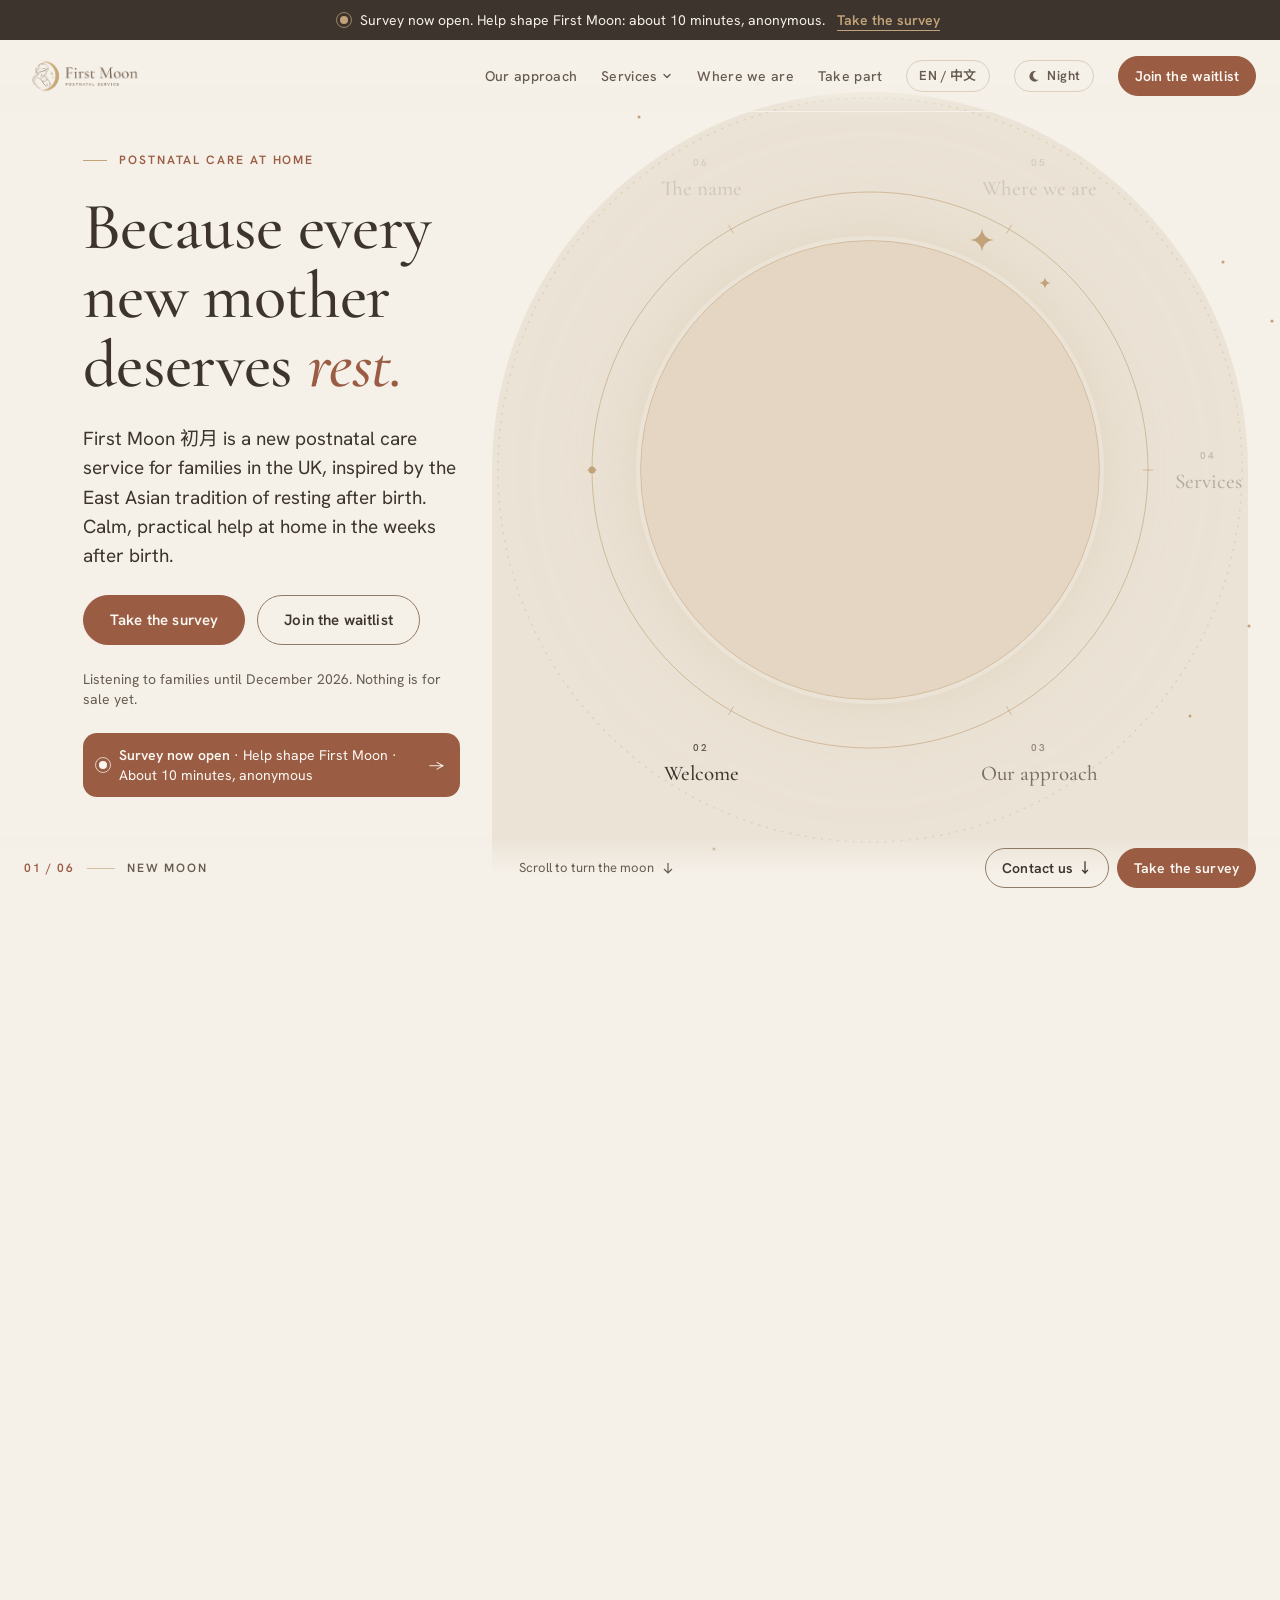
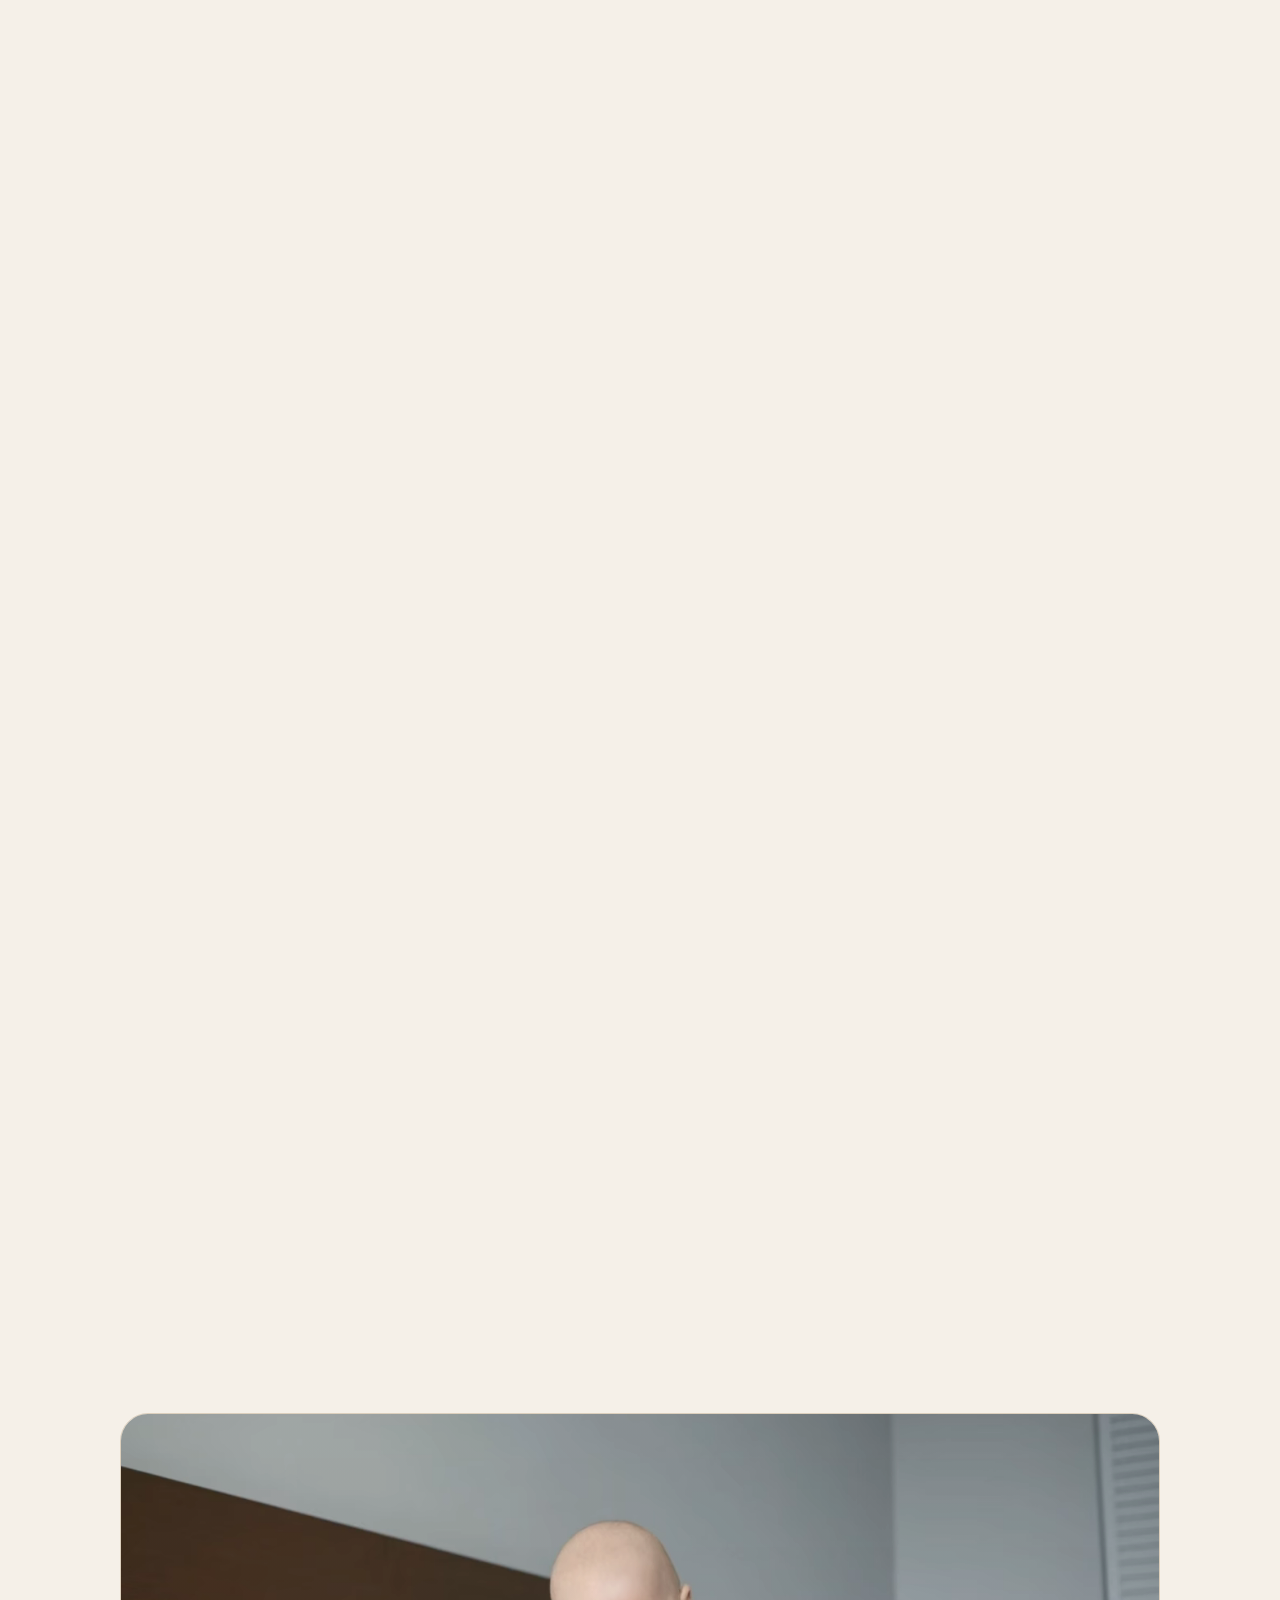
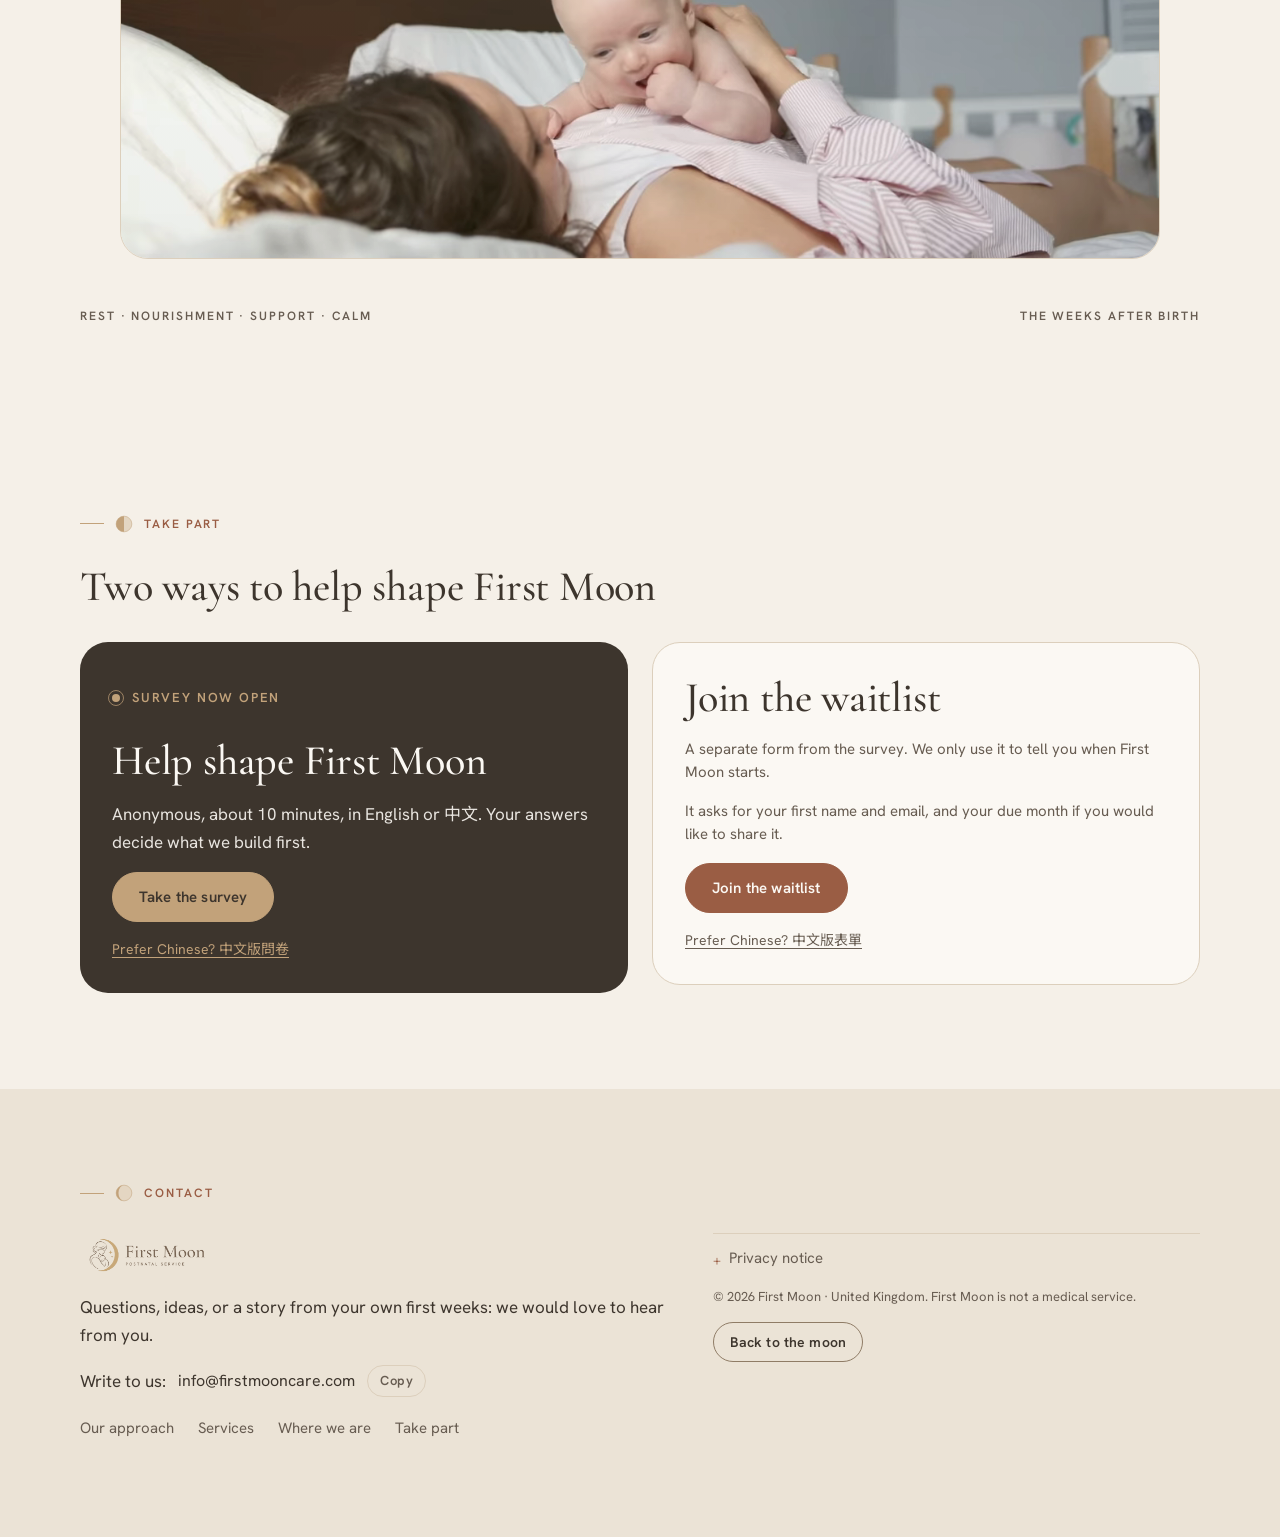
==== commit 3d252ff5: "Move the moon dial right and make Services a dropdown - The dial now sits as far right as it can whi" ====
--- a/index.html
+++ b/index.html
@@ -87,6 +87,21 @@
 .bar nav { display: flex; align-items: center; gap: var(--space-6); }
 .bar nav a.link { color: var(--stone-soft); text-decoration: none; padding: var(--space-2) 0; transition: color .3s var(--ease); }
 .bar nav a.link:hover { color: var(--clay); }
+/* the Services menu in the top bar */
+.menu { position: relative; }
+.menu-btn { all: unset; cursor: pointer; display: inline-flex; align-items: center; gap: 4px; color: var(--stone-soft); padding: var(--space-2) 0; white-space: nowrap; transition: color .3s var(--ease); }
+.menu-btn:hover, .menu.open .menu-btn, .menu-btn[aria-current="page"] { color: var(--clay); }
+.menu-btn:focus-visible { outline: 2px solid var(--clay); outline-offset: 4px; border-radius: 4px; }
+.menu-btn svg { width: 12px; height: 12px; display: block; transition: transform .3s var(--ease); }
+.menu.open .menu-btn svg { transform: rotate(180deg); }
+.menu-list { position: absolute; top: calc(100% + 8px); left: 50%; z-index: 60; min-width: 250px; display: grid; padding: 6px; background: var(--warm-white); border: 1px solid var(--sand); border-radius: var(--radius-md); box-shadow: 0 20px 40px -20px rgba(61, 53, 45, .35); opacity: 0; visibility: hidden; transform: translate(-50%, -4px); transition: opacity .2s var(--ease), transform .2s var(--ease), visibility 0s .2s; }
+.menu-list::before { content: ""; position: absolute; left: 0; right: 0; top: -12px; height: 12px; }
+.menu.open .menu-list { opacity: 1; visibility: visible; transform: translate(-50%, 0); transition: opacity .2s var(--ease), transform .2s var(--ease); }
+@media (hover: hover) { .menu:hover .menu-list { opacity: 1; visibility: visible; transform: translate(-50%, 0); transition: opacity .2s var(--ease), transform .2s var(--ease); } }
+.menu-list a { display: block; padding: 9px 14px; border-radius: var(--radius-sm); color: var(--stone); text-decoration: none; font-size: 14px; white-space: nowrap; transition: background-color .2s var(--ease), color .2s var(--ease); }
+.menu-list a:hover, .menu-list a:focus-visible { background: var(--oat); color: var(--clay); outline: none; }
+.menu-list a[aria-current="page"] { color: var(--clay); }
+.menu-list a.all { color: var(--stone-soft); margin-bottom: 4px; border-radius: var(--radius-sm) var(--radius-sm) 0 0; border-bottom: 1px solid var(--sand); }
 .pill { all: unset; cursor: pointer; white-space: nowrap; display: inline-flex; align-items: center; gap: 6px; padding: 7px 12px; border-radius: var(--radius-full); border: 1px solid var(--sand); color: var(--stone-soft); font-size: 13px; line-height: 16px; font-weight: 600; letter-spacing: .04em; transition: border-color .3s var(--ease), color .3s var(--ease); }
 .pill:hover { border-color: var(--line-strong); color: var(--stone); }
 .pill svg { width: 14px; height: 14px; display: block; }
@@ -298,7 +313,7 @@
 @media (max-width: 899px) {
   .bar img { height: 34px; }
   .bar nav { gap: var(--space-3); }
-  .bar nav a.link { display: none; }
+  .bar nav a.link, .bar nav .menu { display: none; }
   .bar nav .theme { display: none; }
   .principles { grid-template-columns: 1fr; }
   .cards { grid-template-columns: 1fr; }
@@ -329,7 +344,18 @@
   </a>
   <nav class="nav" aria-label="Site">
     <a class="link" href="#approach" data-go="2" data-i="nav_approach">Our approach</a>
-    <a class="link" href="#services" data-go="3" data-i="nav_services">Services</a>
+    <div class="menu">
+      <button class="menu-btn" type="button" aria-expanded="false" aria-controls="svc-menu"><span data-i="nav_services">Services</span><svg viewBox="0 0 12 12" aria-hidden="true"><path d="M3 4.5l3 3 3-3" fill="none" stroke="currentColor" stroke-width="1.4" stroke-linecap="round" stroke-linejoin="round"/></svg></button>
+      <div class="menu-list" id="svc-menu">
+        <a class="all" href="#services" data-go="3" data-i="menu_all">All services</a>
+        <a href="services/carer.html" data-i="sv1">Postnatal carer at home</a>
+        <a href="services/meals.html" data-i="sv2">Nourishing meal delivery</a>
+        <a href="services/lactation.html" data-i="sv5">Lactation consultants</a>
+        <a href="services/workshop.html" data-i="sv3">Newborn care workshop</a>
+        <a href="services/wellness.html" data-i="sv6">Rest and wellness</a>
+        <a href="services/stay.html" data-i="sv4">A place to stay</a>
+      </div>
+    </div>
     <a class="link" href="#where" data-go="4" data-i="nav_where">Where we are</a>
     <a class="link" href="#takepart" data-scroll="takepart" data-i="nav_takepart">Take part</a>
     <button class="pill lang" type="button" id="lang-btn" aria-label="Switch language">EN / 中文</button>
@@ -515,7 +541,7 @@
       band: ['Rest', 'Nourishment', 'Support', 'Calm'],
       lang_btn: 'EN / 中文', theme_night: 'Night', theme_day: 'Day',
       announce: 'Survey now open. Help shape First Moon: about 10 minutes, anonymous.', announce_cta: 'Take the survey',
-      nav_approach: 'Our approach', nav_services: 'Services', nav_where: 'Where we are', nav_takepart: 'Take part', nav_waitlist: 'Join the waitlist',
+      nav_approach: 'Our approach', nav_services: 'Services', menu_all: 'All services', nav_where: 'Where we are', nav_takepart: 'Take part', nav_waitlist: 'Join the waitlist',
       nav_approach2: 'Our approach', nav_services2: 'Services', nav_where2: 'Where we are', nav_takepart2: 'Take part',
       hero_eyebrow: 'Postnatal care at home', hero_title: 'Because every new mother deserves <em>rest.</em>',
       hero_lede: 'First Moon 初月 is a new postnatal care service for families in the UK, inspired by the East Asian tradition of resting after birth. Calm, practical help at home in the weeks after birth.',
@@ -552,7 +578,7 @@
       band: ['休息', '滋養', '支持', '平靜'],
       lang_btn: '中文 / EN', theme_night: '夜間', theme_day: '日間',
       announce: '問卷已開放。幫助我們形塑初月：約 10 分鐘，匿名填寫。', announce_cta: '填寫問卷',
-      nav_approach: '我們的理念', nav_services: '服務', nav_where: '目前進度', nav_takepart: '參與', nav_waitlist: '加入候補名單',
+      nav_approach: '我們的理念', nav_services: '服務', menu_all: '所有服務', nav_where: '目前進度', nav_takepart: '參與', nav_waitlist: '加入候補名單',
       nav_approach2: '我們的理念', nav_services2: '服務', nav_where2: '目前進度', nav_takepart2: '參與',
       hero_eyebrow: '到府產後照護', hero_title: '每一位新手媽媽，都值得好好<em>休息</em>。',
       hero_lede: '初月 First Moon 是一項全新的英國產後照護服務，靈感來自東亞「坐月子」的休養傳統。在產後的幾週裡，於家中提供安心、實際的協助。',
@@ -779,10 +805,11 @@
     root.classList.toggle('stack', st);
     if (st) { secs.forEach(function (s) { s.style.opacity = ''; s.style.transform = ''; s.style.visibility = ''; }); onScroll(); return; }
     var top = 112, bottom = 72;
-    var cx = Math.round(vw * (vw < 1200 ? 0.72 : 0.68));
     var cy = Math.round(top + (H - top - bottom) / 2);
     var r = Math.floor(Math.min(0.34 * H, 0.19 * vw, cy - top - 124, H - bottom - cy - 124));
     var rd = r + 44, ro = rd + 60;
+    // the dial sits as far right as it can while the stop name passing three o'clock stays on screen
+    var cx = Math.max(Math.round(vw * (vw < 1200 ? 0.72 : 0.68)), Math.round(vw - ro - 76));
     var pl = Math.max(80, Math.round(0.065 * vw));
     var useArch = (cx - ro - 72 - pl) >= 320;
     var pr = useArch ? cx - ro - 72 : cx - ro + 44;
@@ -884,6 +911,17 @@
     else scrollToId(el.getAttribute('data-scroll'));
   });
 
+  // the Services menu in the top bar: opens on hover, on click or tap, and from the keyboard
+  var menu = document.querySelector('.menu'), menuBtn = menu && menu.querySelector('.menu-btn');
+  function setMenu(open) { menu.classList.toggle('open', open); menuBtn.setAttribute('aria-expanded', open ? 'true' : 'false'); }
+  if (menu) {
+    menuBtn.addEventListener('click', function () { setMenu(!menu.classList.contains('open')); });
+    menu.addEventListener('click', function (e) { if (e.target.closest('.menu-list a')) setMenu(false); });
+    document.addEventListener('click', function (e) { if (!menu.contains(e.target)) setMenu(false); });
+    menu.addEventListener('focusout', function (e) { if (!menu.contains(e.relatedTarget)) setMenu(false); });
+    document.addEventListener('keydown', function (e) { if (e.key === 'Escape' && menu.classList.contains('open')) { setMenu(false); menuBtn.focus(); } });
+  }
+
   var copyBtn = document.getElementById('copy-btn');
   copyBtn.addEventListener('click', function () {
     var ok = function () { copyBtn.textContent = t('copied'); setTimeout(function () { copyBtn.textContent = t('copy'); }, 1600); };
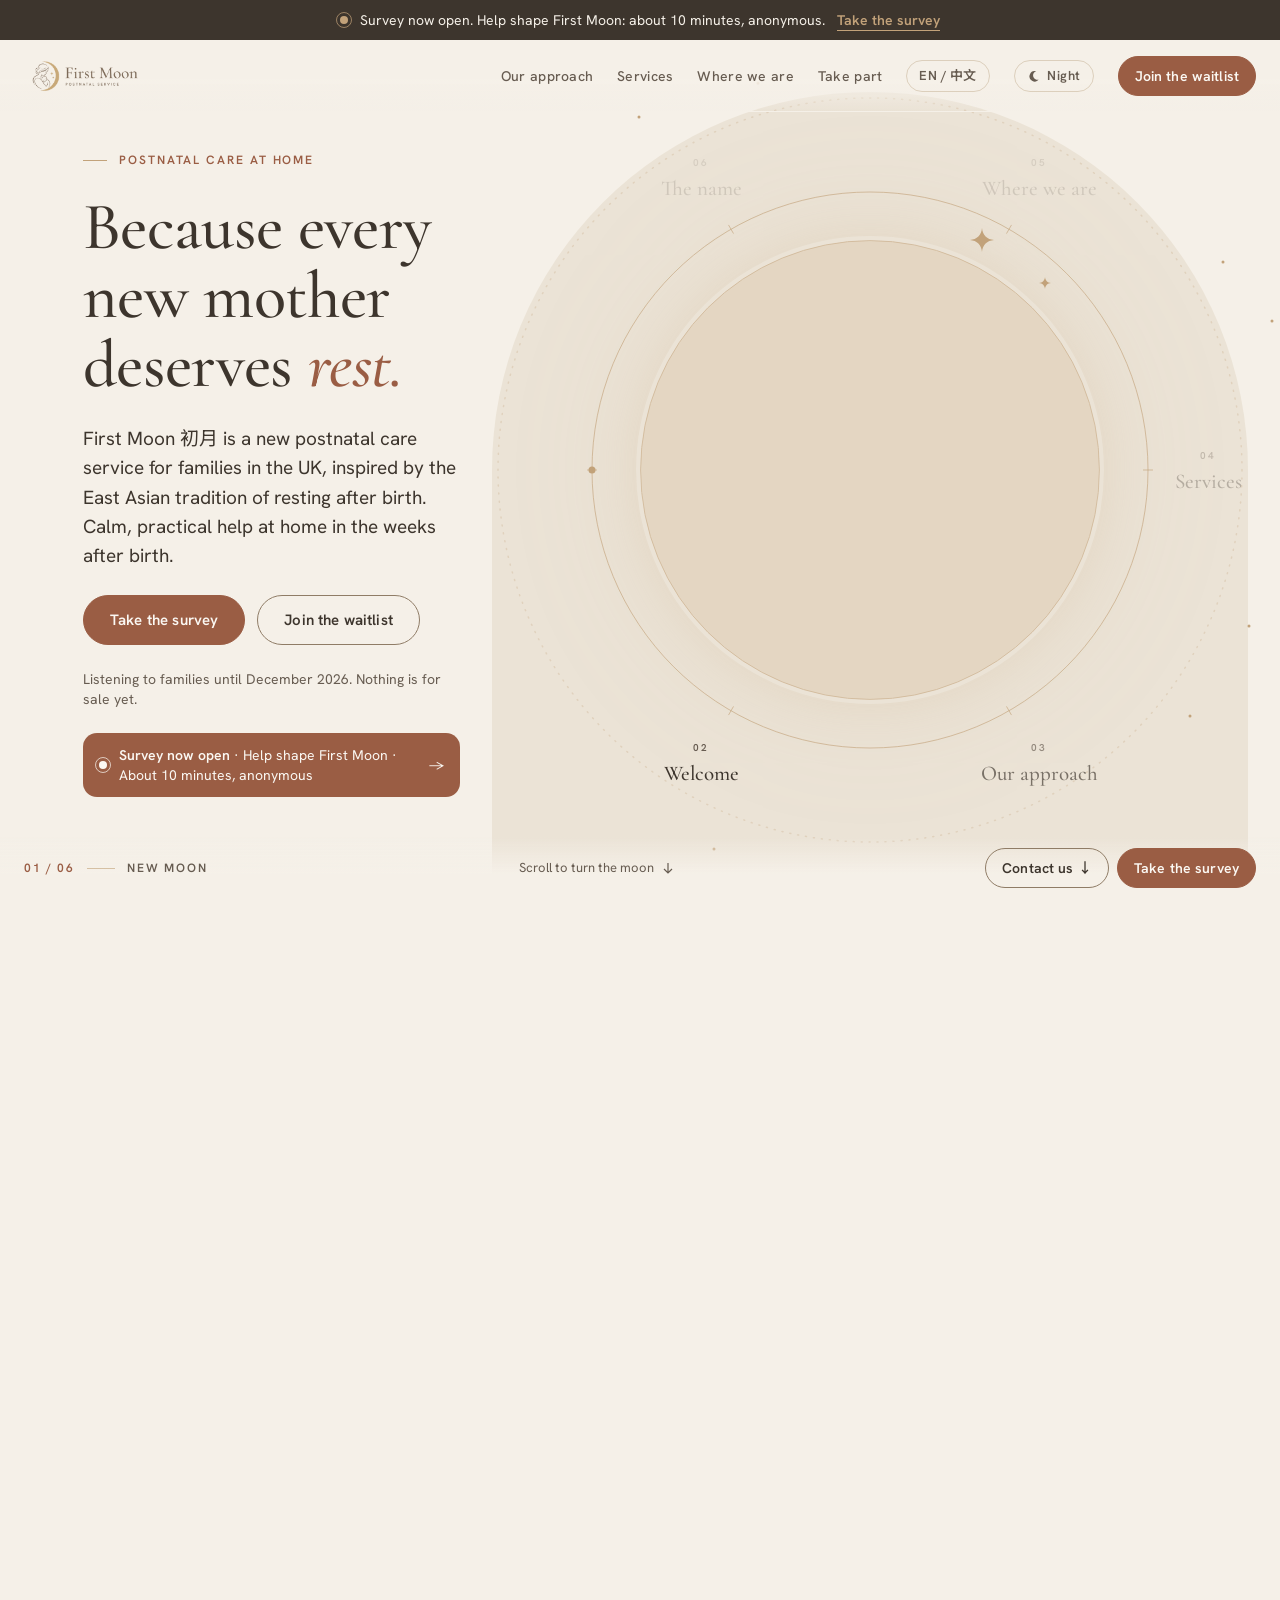
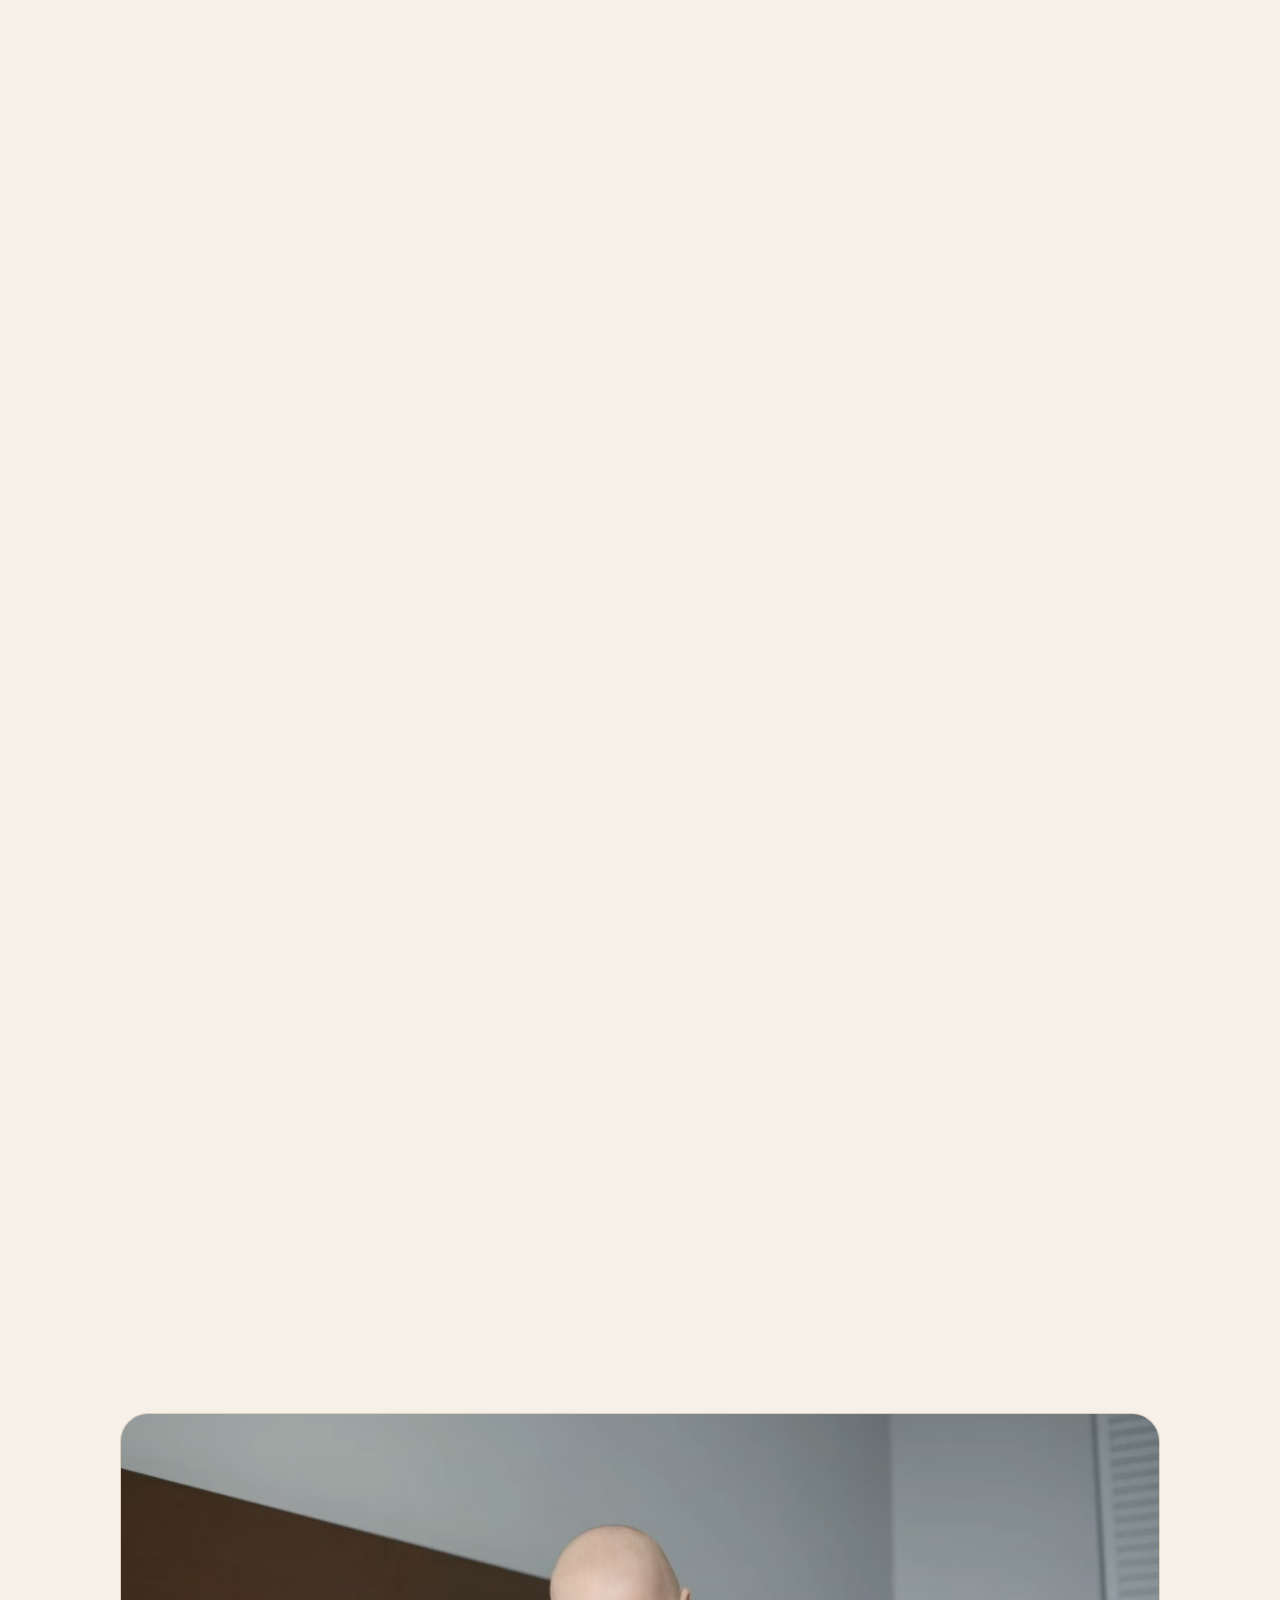
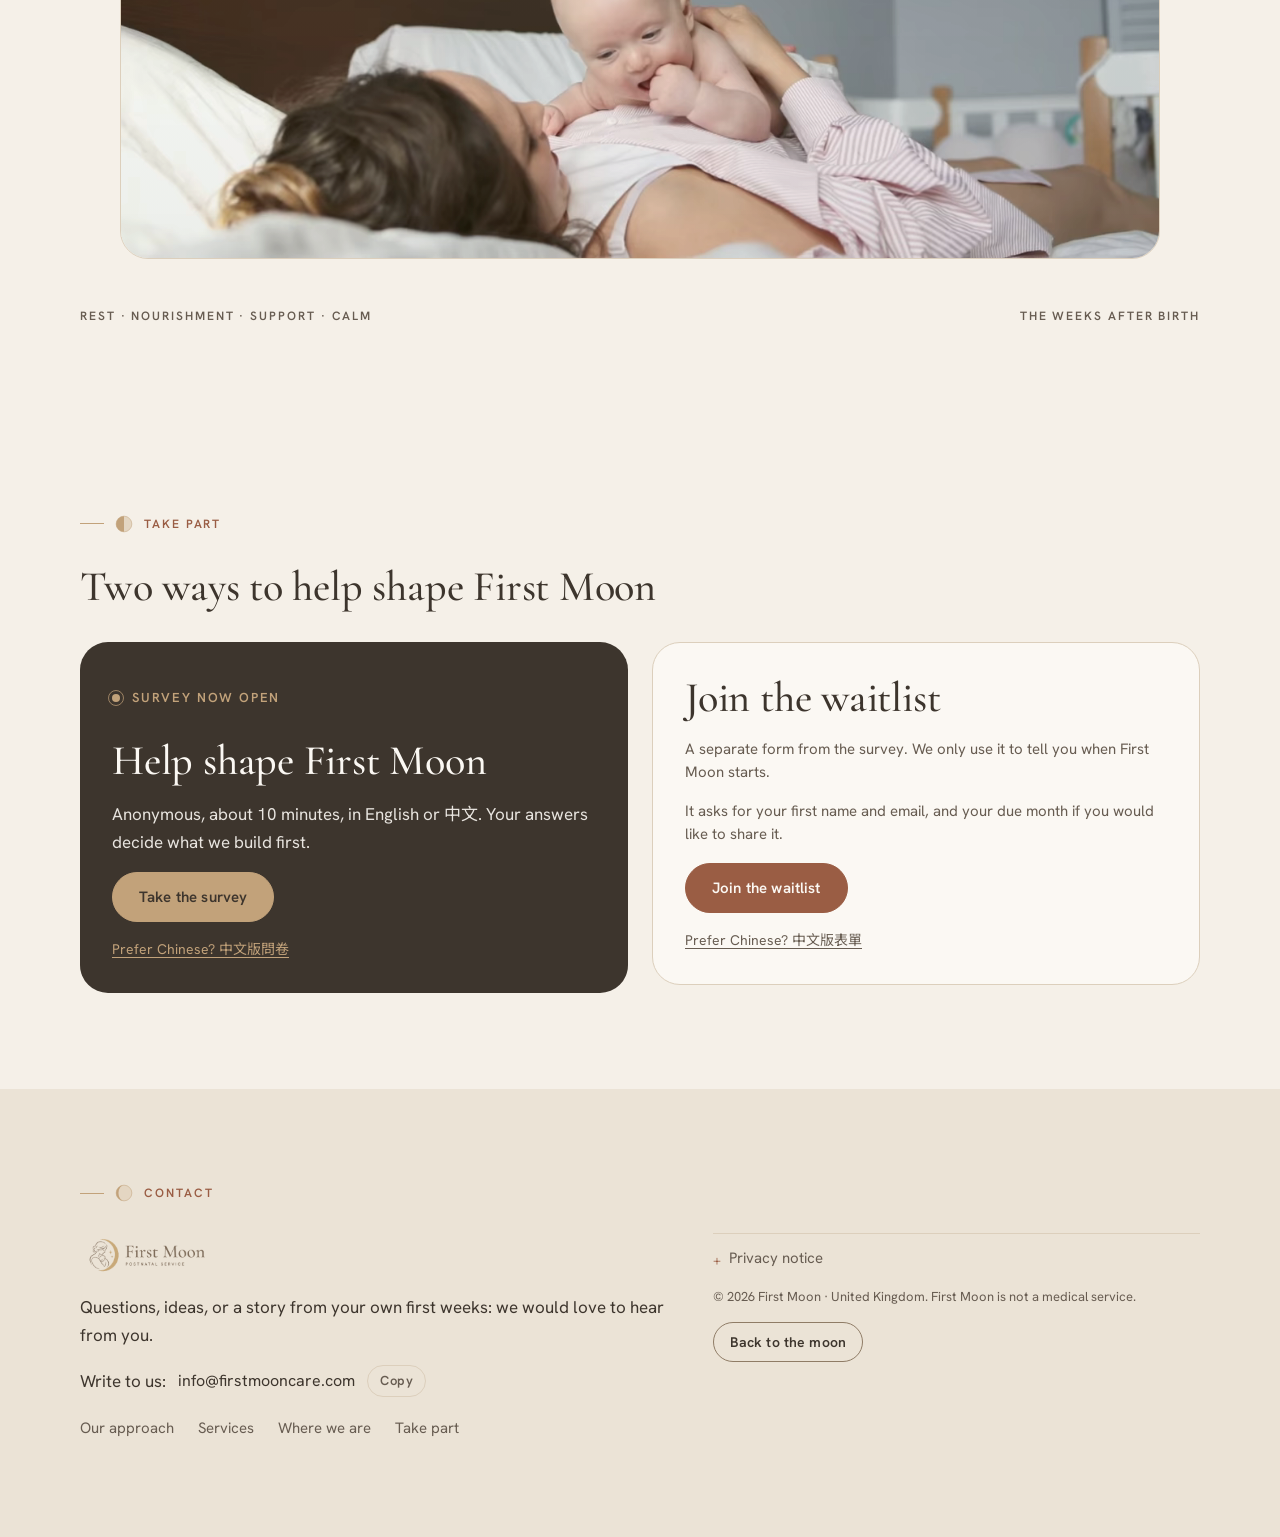
==== commit 5d71c779: "Optimise the site for search engines and link previews - Titles and descriptions for every page, in " ====
--- a/index.html
+++ b/index.html
@@ -1,16 +1,33 @@
 <!doctype html>
-<html lang="en">
+<html lang="en-GB">
 <head>
 <meta charset="utf-8">
 <meta name="viewport" content="width=device-width, initial-scale=1, viewport-fit=cover">
-<meta name="description" content="First Moon 初月: postnatal care at home for families in the UK, inspired by the East Asian tradition of resting after birth. Survey now open.">
-<title>First Moon 初月</title>
+<title>First Moon 初月 | Postnatal care at home in the UK</title>
+<meta name="description" content="Postnatal care at home in the UK, inspired by 坐月子, the East Asian tradition of rest after birth: an experienced carer, warm meals and calm support.">
+<link rel="alternate" hreflang="en" href="https://firstmooncare.com/">
+<link rel="alternate" hreflang="zh" href="https://firstmooncare.com/?lang=zh">
+<link rel="alternate" hreflang="x-default" href="https://firstmooncare.com/">
+<script>/* canonical: this page, in the language its address asks for */(function(){var z=/[?&]lang=zh(&|$)/.test(location.search),a=document.querySelector('link[hreflang="'+(z?'zh':'en')+'"]'),c=document.createElement('link');c.rel='canonical';c.href=a.href;document.head.appendChild(c);if(z)document.documentElement.lang='zh-Hant';})();</script>
+<meta name="theme-color" content="#F5F0E8">
+<meta property="og:type" content="website">
+<meta property="og:site_name" content="First Moon 初月">
+<meta property="og:locale" content="en_GB">
+<meta property="og:url" content="https://firstmooncare.com/">
+<meta property="og:title" content="First Moon 初月 | Postnatal care at home in the UK">
+<meta property="og:description" content="Postnatal care at home in the UK, inspired by 坐月子, the East Asian tradition of rest after birth: an experienced carer, warm meals and calm support.">
+<meta property="og:image" content="https://firstmooncare.com/assets/og-image.jpg">
+<meta property="og:image:width" content="1200">
+<meta property="og:image:height" content="630">
+<meta property="og:image:alt" content="First Moon 初月: Because every new mother deserves rest. Postnatal care at home in the UK.">
+<meta name="twitter:card" content="summary_large_image">
 <link rel="icon" type="image/png" href="assets/favicon.png">
 <link rel="apple-touch-icon" href="assets/apple-touch-icon.png">
 <link rel="preconnect" href="https://fonts.googleapis.com">
 <link rel="preconnect" href="https://fonts.gstatic.com" crossorigin>
 <link rel="stylesheet" href="https://fonts.googleapis.com/css2?family=Cormorant+Garamond:ital,wght@0,400;0,500;0,600;1,400;1,500&family=Hanken+Grotesk:wght@400;500;600&family=Noto+Serif+TC:wght@400;600&family=Noto+Sans+TC:wght@400;500&display=swap">
 <style>img{max-width:100%}[hidden]{display:none!important}</style>
+<script type="application/ld+json">{ "@context": "https://schema.org", "@graph": [ { "@type": "Organization", "@id": "https://firstmooncare.com/#organization", "name": "First Moon", "alternateName": [ "First Moon 初月", "初月" ], "url": "https://firstmooncare.com/", "logo": "https://firstmooncare.com/assets/apple-touch-icon.png", "image": "https://firstmooncare.com/assets/og-image.jpg", "email": "info@firstmooncare.com", "description": "First Moon 初月 is a new postnatal care service for families in the UK, inspired by the East Asian tradition of resting after birth: calm, practical help at home in the weeks after birth.", "areaServed": { "@type": "Country", "name": "United Kingdom" }, "knowsLanguage": [ "en", "zh" ], "sameAs": [ "https://www.facebook.com/profile.php?id=61595698240496" ] }, { "@type": "WebSite", "@id": "https://firstmooncare.com/#website", "url": "https://firstmooncare.com/", "name": "First Moon 初月", "alternateName": [ "First Moon", "初月" ], "inLanguage": [ "en-GB", "zh-Hant" ], "publisher": { "@id": "https://firstmooncare.com/#organization" } } ] }</script>
 </head>
 <body>
 <style>
@@ -87,21 +104,6 @@
 .bar nav { display: flex; align-items: center; gap: var(--space-6); }
 .bar nav a.link { color: var(--stone-soft); text-decoration: none; padding: var(--space-2) 0; transition: color .3s var(--ease); }
 .bar nav a.link:hover { color: var(--clay); }
-/* the Services menu in the top bar */
-.menu { position: relative; }
-.menu-btn { all: unset; cursor: pointer; display: inline-flex; align-items: center; gap: 4px; color: var(--stone-soft); padding: var(--space-2) 0; white-space: nowrap; transition: color .3s var(--ease); }
-.menu-btn:hover, .menu.open .menu-btn, .menu-btn[aria-current="page"] { color: var(--clay); }
-.menu-btn:focus-visible { outline: 2px solid var(--clay); outline-offset: 4px; border-radius: 4px; }
-.menu-btn svg { width: 12px; height: 12px; display: block; transition: transform .3s var(--ease); }
-.menu.open .menu-btn svg { transform: rotate(180deg); }
-.menu-list { position: absolute; top: calc(100% + 8px); left: 50%; z-index: 60; min-width: 250px; display: grid; padding: 6px; background: var(--warm-white); border: 1px solid var(--sand); border-radius: var(--radius-md); box-shadow: 0 20px 40px -20px rgba(61, 53, 45, .35); opacity: 0; visibility: hidden; transform: translate(-50%, -4px); transition: opacity .2s var(--ease), transform .2s var(--ease), visibility 0s .2s; }
-.menu-list::before { content: ""; position: absolute; left: 0; right: 0; top: -12px; height: 12px; }
-.menu.open .menu-list { opacity: 1; visibility: visible; transform: translate(-50%, 0); transition: opacity .2s var(--ease), transform .2s var(--ease); }
-@media (hover: hover) { .menu:hover .menu-list { opacity: 1; visibility: visible; transform: translate(-50%, 0); transition: opacity .2s var(--ease), transform .2s var(--ease); } }
-.menu-list a { display: block; padding: 9px 14px; border-radius: var(--radius-sm); color: var(--stone); text-decoration: none; font-size: 14px; white-space: nowrap; transition: background-color .2s var(--ease), color .2s var(--ease); }
-.menu-list a:hover, .menu-list a:focus-visible { background: var(--oat); color: var(--clay); outline: none; }
-.menu-list a[aria-current="page"] { color: var(--clay); }
-.menu-list a.all { color: var(--stone-soft); margin-bottom: 4px; border-radius: var(--radius-sm) var(--radius-sm) 0 0; border-bottom: 1px solid var(--sand); }
 .pill { all: unset; cursor: pointer; white-space: nowrap; display: inline-flex; align-items: center; gap: 6px; padding: 7px 12px; border-radius: var(--radius-full); border: 1px solid var(--sand); color: var(--stone-soft); font-size: 13px; line-height: 16px; font-weight: 600; letter-spacing: .04em; transition: border-color .3s var(--ease), color .3s var(--ease); }
 .pill:hover { border-color: var(--line-strong); color: var(--stone); }
 .pill svg { width: 14px; height: 14px; display: block; }
@@ -313,7 +315,7 @@
 @media (max-width: 899px) {
   .bar img { height: 34px; }
   .bar nav { gap: var(--space-3); }
-  .bar nav a.link, .bar nav .menu { display: none; }
+  .bar nav a.link { display: none; }
   .bar nav .theme { display: none; }
   .principles { grid-template-columns: 1fr; }
   .cards { grid-template-columns: 1fr; }
@@ -339,23 +341,12 @@
 
 <header class="bar" id="bar">
   <a class="logo" href="#home" data-go="0" aria-label="First Moon, home">
-    <img class="logo-day" src="assets/lockup-day.png" alt="First Moon — postnatal service" width="1019" height="338">
-    <img class="logo-night" src="assets/lockup-night.png" alt="" width="1019" height="338" aria-hidden="true">
+    <img class="logo-day" src="assets/lockup-day.png" alt="First Moon — postnatal service" width="398" height="132">
+    <img class="logo-night" src="assets/lockup-night.png" alt="" width="398" height="132" aria-hidden="true" loading="lazy" decoding="async">
   </a>
   <nav class="nav" aria-label="Site">
     <a class="link" href="#approach" data-go="2" data-i="nav_approach">Our approach</a>
-    <div class="menu">
-      <button class="menu-btn" type="button" aria-expanded="false" aria-controls="svc-menu"><span data-i="nav_services">Services</span><svg viewBox="0 0 12 12" aria-hidden="true"><path d="M3 4.5l3 3 3-3" fill="none" stroke="currentColor" stroke-width="1.4" stroke-linecap="round" stroke-linejoin="round"/></svg></button>
-      <div class="menu-list" id="svc-menu">
-        <a class="all" href="#services" data-go="3" data-i="menu_all">All services</a>
-        <a href="services/carer.html" data-i="sv1">Postnatal carer at home</a>
-        <a href="services/meals.html" data-i="sv2">Nourishing meal delivery</a>
-        <a href="services/lactation.html" data-i="sv5">Lactation consultants</a>
-        <a href="services/workshop.html" data-i="sv3">Newborn care workshop</a>
-        <a href="services/wellness.html" data-i="sv6">Rest and wellness</a>
-        <a href="services/stay.html" data-i="sv4">A place to stay</a>
-      </div>
-    </div>
+    <a class="link" href="#services" data-go="3" data-i="nav_services">Services</a>
     <a class="link" href="#where" data-go="4" data-i="nav_where">Where we are</a>
     <a class="link" href="#takepart" data-scroll="takepart" data-i="nav_takepart">Take part</a>
     <button class="pill lang" type="button" id="lang-btn" aria-label="Switch language">EN / 中文</button>
@@ -423,7 +414,7 @@
       <section class="sec" id="services">
         <p class="eyebrow label" data-i="services_eyebrow">Services we're exploring</p>
         <h2 class="title" data-i="services_title">Support we're shaping with you</h2>
-        <p class="small fx" data-i="services_intro">These are ideas we are testing with families, not services you can book yet.</p>
+        <p class="small fx" data-i="services_intro">Ideas we are testing with families, not services you can book yet. The lactation consultants are the one part already settled: certified, and contracted by First Moon.</p>
         <div class="cards compact fx">
           <a class="card" href="services/carer.html"><span class="tag" data-i="tag_exploring">Exploring</span><h3 class="heading" data-i="sv1">Postnatal carer at home</h3><span class="more" data-i="more">Read more</span></a>
           <a class="card" href="services/meals.html"><span class="tag" data-i="tag_exploring2">Exploring</span><h3 class="heading" data-i="sv2">Nourishing meal delivery</h3><span class="more" data-i="more2">Read more</span></a>
@@ -491,7 +482,7 @@
     <p class="eyebrow label"><svg class="ph" viewBox="-102 -102 204 204" aria-hidden="true"><circle class="shade" r="100"></circle><path class="lit" data-p="0.875"></path><circle class="rim" r="100"></circle></svg><span data-i="contact_eyebrow">Contact</span></p>
     <div class="contact">
       <div class="col">
-        <div class="foot-logo"><img class="logo-day" src="assets/lockup-day.png" alt="First Moon — postnatal service" width="1019" height="338"><img class="logo-night" src="assets/lockup-night.png" alt="" aria-hidden="true" width="1019" height="338"></div>
+        <div class="foot-logo"><img class="logo-day" src="assets/lockup-day.png" alt="First Moon — postnatal service" width="398" height="132" loading="lazy" decoding="async"><img class="logo-night" src="assets/lockup-night.png" alt="" aria-hidden="true" width="398" height="132" loading="lazy" decoding="async"></div>
         <p class="body" data-i="contact_p">Questions, ideas, or a story from your own first weeks: we would love to hear from you.</p>
         <p class="email body"><span data-i="contact_label">Write to us:</span> <code data-email>info@firstmooncare.com</code><button class="pill" type="button" id="copy-btn" data-i="copy">Copy</button></p>
         <ul class="foot-links">
@@ -536,12 +527,14 @@
   var PHASES_N = 8;          // phases over the whole page: six on the dial, two below
   var I18N = {
     en: {
+      doc_title: 'First Moon 初月 | Postnatal care at home in the UK',
+      doc_desc: 'Postnatal care at home in the UK, inspired by 坐月子, the East Asian tradition of rest after birth: an experienced carer, warm meals and calm support.',
       phases: ['New moon', 'Waxing crescent', 'First quarter', 'Waxing gibbous', 'Full moon', 'Waning gibbous', 'Third quarter', 'Waning crescent'],
       titles: ['Home', 'Welcome', 'Our approach', 'Services', 'Where we are', 'The name'],
       band: ['Rest', 'Nourishment', 'Support', 'Calm'],
       lang_btn: 'EN / 中文', theme_night: 'Night', theme_day: 'Day',
       announce: 'Survey now open. Help shape First Moon: about 10 minutes, anonymous.', announce_cta: 'Take the survey',
-      nav_approach: 'Our approach', nav_services: 'Services', menu_all: 'All services', nav_where: 'Where we are', nav_takepart: 'Take part', nav_waitlist: 'Join the waitlist',
+      nav_approach: 'Our approach', nav_services: 'Services', nav_where: 'Where we are', nav_takepart: 'Take part', nav_waitlist: 'Join the waitlist',
       nav_approach2: 'Our approach', nav_services2: 'Services', nav_where2: 'Where we are', nav_takepart2: 'Take part',
       hero_eyebrow: 'Postnatal care at home', hero_title: 'Because every new mother deserves <em>rest.</em>',
       hero_lede: 'First Moon 初月 is a new postnatal care service for families in the UK, inspired by the East Asian tradition of resting after birth. Calm, practical help at home in the weeks after birth.',
@@ -573,12 +566,14 @@
       ph_hero: 'Photo: a mother holding her newborn by a window', ph_welcome: 'Photo: a mother resting at home with her newborn, soft window light', ph_film: 'Photo: a sleeping newborn, close and calm', ph_film_cap: 'Rest · Nourishment · Support · Calm', ph_film_cap2: 'The weeks after birth'
     },
     zh: {
+      doc_title: '初月 First Moon｜英國到府產後照護・坐月子',
+      doc_desc: '初月 First Moon 是英國全新的到府產後照護服務，靈感來自東亞「坐月子」的休養傳統：經驗豐富的照護者、溫暖滋養的月子餐，讓媽媽產後好好休息。',
       phases: ['新月', '眉月', '上弦月', '盈凸月', '滿月', '虧凸月', '下弦月', '殘月'],
       titles: ['首頁', '歡迎', '我們的理念', '服務', '目前進度', '關於名字'],
       band: ['休息', '滋養', '支持', '平靜'],
       lang_btn: '中文 / EN', theme_night: '夜間', theme_day: '日間',
       announce: '問卷已開放。幫助我們形塑初月：約 10 分鐘，匿名填寫。', announce_cta: '填寫問卷',
-      nav_approach: '我們的理念', nav_services: '服務', menu_all: '所有服務', nav_where: '目前進度', nav_takepart: '參與', nav_waitlist: '加入候補名單',
+      nav_approach: '我們的理念', nav_services: '服務', nav_where: '目前進度', nav_takepart: '參與', nav_waitlist: '加入候補名單',
       nav_approach2: '我們的理念', nav_services2: '服務', nav_where2: '目前進度', nav_takepart2: '參與',
       hero_eyebrow: '到府產後照護', hero_title: '每一位新手媽媽，都值得好好<em>休息</em>。',
       hero_lede: '初月 First Moon 是一項全新的英國產後照護服務，靈感來自東亞「坐月子」的休養傳統。在產後的幾週裡，於家中提供安心、實際的協助。',
@@ -614,6 +609,7 @@
   var root = document.documentElement;
   var lang = 'en';
   try { var l0 = localStorage.getItem('fm-lang'); if (l0 === 'zh' || l0 === 'en') lang = l0; } catch (e) {}
+  var lq = /[?&]lang=(zh|en)(?:&|$)/.exec(location.search); if (lq) lang = lq[1];   // the address wins: ?lang=zh is the Chinese page
   var secs = Array.prototype.slice.call(document.querySelectorAll('.sec'));
   var phaseSecs = secs.concat([document.getElementById('takepart'), document.getElementById('contact')]);
   var zone = document.getElementById('zone');
@@ -715,9 +711,32 @@
     words.innerHTML = parts.map(function (w, k) { return '<span style="--d:' + (k * (lang === 'zh' ? 0.045 : 0.11)).toFixed(2) + 's">' + w + '</span>'; }).join(lang === 'zh' ? '' : ' ');
   }
 
+  // The address carries the language (?lang=zh), so search engines can find the Chinese page and a shared link
+  // opens in the language it was shared in. Links to our other pages keep it; the canonical link follows it.
+  function langHref(h) {
+    var i = h.indexOf('#'), path = i < 0 ? h : h.slice(0, i), hash = i < 0 ? '' : h.slice(i);
+    return lang === 'zh' ? path + (path.indexOf('?') < 0 ? '?' : '&') + 'lang=zh' + hash : h;
+  }
+  function syncLangLinks() {
+    Array.prototype.forEach.call(document.querySelectorAll('a[href]:not([data-href])'), function (a) {
+      var h = a.getAttribute('data-base');
+      if (h === null) { h = a.getAttribute('href'); if (!h || /^(#|[a-z][a-z0-9+.-]*:|\/\/)/i.test(h)) return; a.setAttribute('data-base', h); }
+      a.setAttribute('href', langHref(h));
+    });
+    var c = document.querySelector('link[rel="canonical"]'), alt = document.querySelector('link[hreflang="' + (lang === 'zh' ? 'zh' : 'en') + '"]');
+    if (c && alt) c.href = alt.href;
+    try {
+      var u = new URL(location.href);
+      if (lang === 'zh') u.searchParams.set('lang', 'zh'); else u.searchParams.delete('lang');
+      if (u.href !== location.href) history.replaceState(history.state, '', u.href);
+    } catch (e) {}
+  }
+
   function applyLang() {
-    root.setAttribute('lang', lang === 'zh' ? 'zh-Hant' : 'en');
+    root.setAttribute('lang', lang === 'zh' ? 'zh-Hant' : 'en-GB');
     var d = I18N[lang];
+    document.title = d.doc_title;
+    var md = document.querySelector('meta[name="description"]'); if (md) md.setAttribute('content', d.doc_desc);
     Array.prototype.forEach.call(document.querySelectorAll('[data-i]'), function (el) {
       var k = el.getAttribute('data-i'); if (!(k in d)) return;
       if (el.hasAttribute('data-html')) el.innerHTML = d[k]; else el.textContent = d[k];
@@ -729,6 +748,7 @@
     if (active === 1) setTimeout(function () { words.classList.add('lit'); }, 50);
     document.getElementById('theme-btn').querySelector('span').textContent = root.getAttribute('data-theme') === 'dark' ? d.theme_day : d.theme_night;
     wireForms();
+    syncLangLinks();
     try { localStorage.setItem('fm-lang', lang); } catch (e) {}
   }
   document.getElementById('lang-btn').addEventListener('click', function () { lang = lang === 'en' ? 'zh' : 'en'; applyLang(); });
@@ -805,11 +825,10 @@
     root.classList.toggle('stack', st);
     if (st) { secs.forEach(function (s) { s.style.opacity = ''; s.style.transform = ''; s.style.visibility = ''; }); onScroll(); return; }
     var top = 112, bottom = 72;
+    var cx = Math.round(vw * (vw < 1200 ? 0.72 : 0.68));
     var cy = Math.round(top + (H - top - bottom) / 2);
     var r = Math.floor(Math.min(0.34 * H, 0.19 * vw, cy - top - 124, H - bottom - cy - 124));
     var rd = r + 44, ro = rd + 60;
-    // the dial sits as far right as it can while the stop name passing three o'clock stays on screen
-    var cx = Math.max(Math.round(vw * (vw < 1200 ? 0.72 : 0.68)), Math.round(vw - ro - 76));
     var pl = Math.max(80, Math.round(0.065 * vw));
     var useArch = (cx - ro - 72 - pl) >= 320;
     var pr = useArch ? cx - ro - 72 : cx - ro + 44;
@@ -911,17 +930,6 @@
     else scrollToId(el.getAttribute('data-scroll'));
   });
 
-  // the Services menu in the top bar: opens on hover, on click or tap, and from the keyboard
-  var menu = document.querySelector('.menu'), menuBtn = menu && menu.querySelector('.menu-btn');
-  function setMenu(open) { menu.classList.toggle('open', open); menuBtn.setAttribute('aria-expanded', open ? 'true' : 'false'); }
-  if (menu) {
-    menuBtn.addEventListener('click', function () { setMenu(!menu.classList.contains('open')); });
-    menu.addEventListener('click', function (e) { if (e.target.closest('.menu-list a')) setMenu(false); });
-    document.addEventListener('click', function (e) { if (!menu.contains(e.target)) setMenu(false); });
-    menu.addEventListener('focusout', function (e) { if (!menu.contains(e.relatedTarget)) setMenu(false); });
-    document.addEventListener('keydown', function (e) { if (e.key === 'Escape' && menu.classList.contains('open')) { setMenu(false); menuBtn.focus(); } });
-  }
-
   var copyBtn = document.getElementById('copy-btn');
   copyBtn.addEventListener('click', function () {
     var ok = function () { copyBtn.textContent = t('copied'); setTimeout(function () { copyBtn.textContent = t('copy'); }, 1600); };
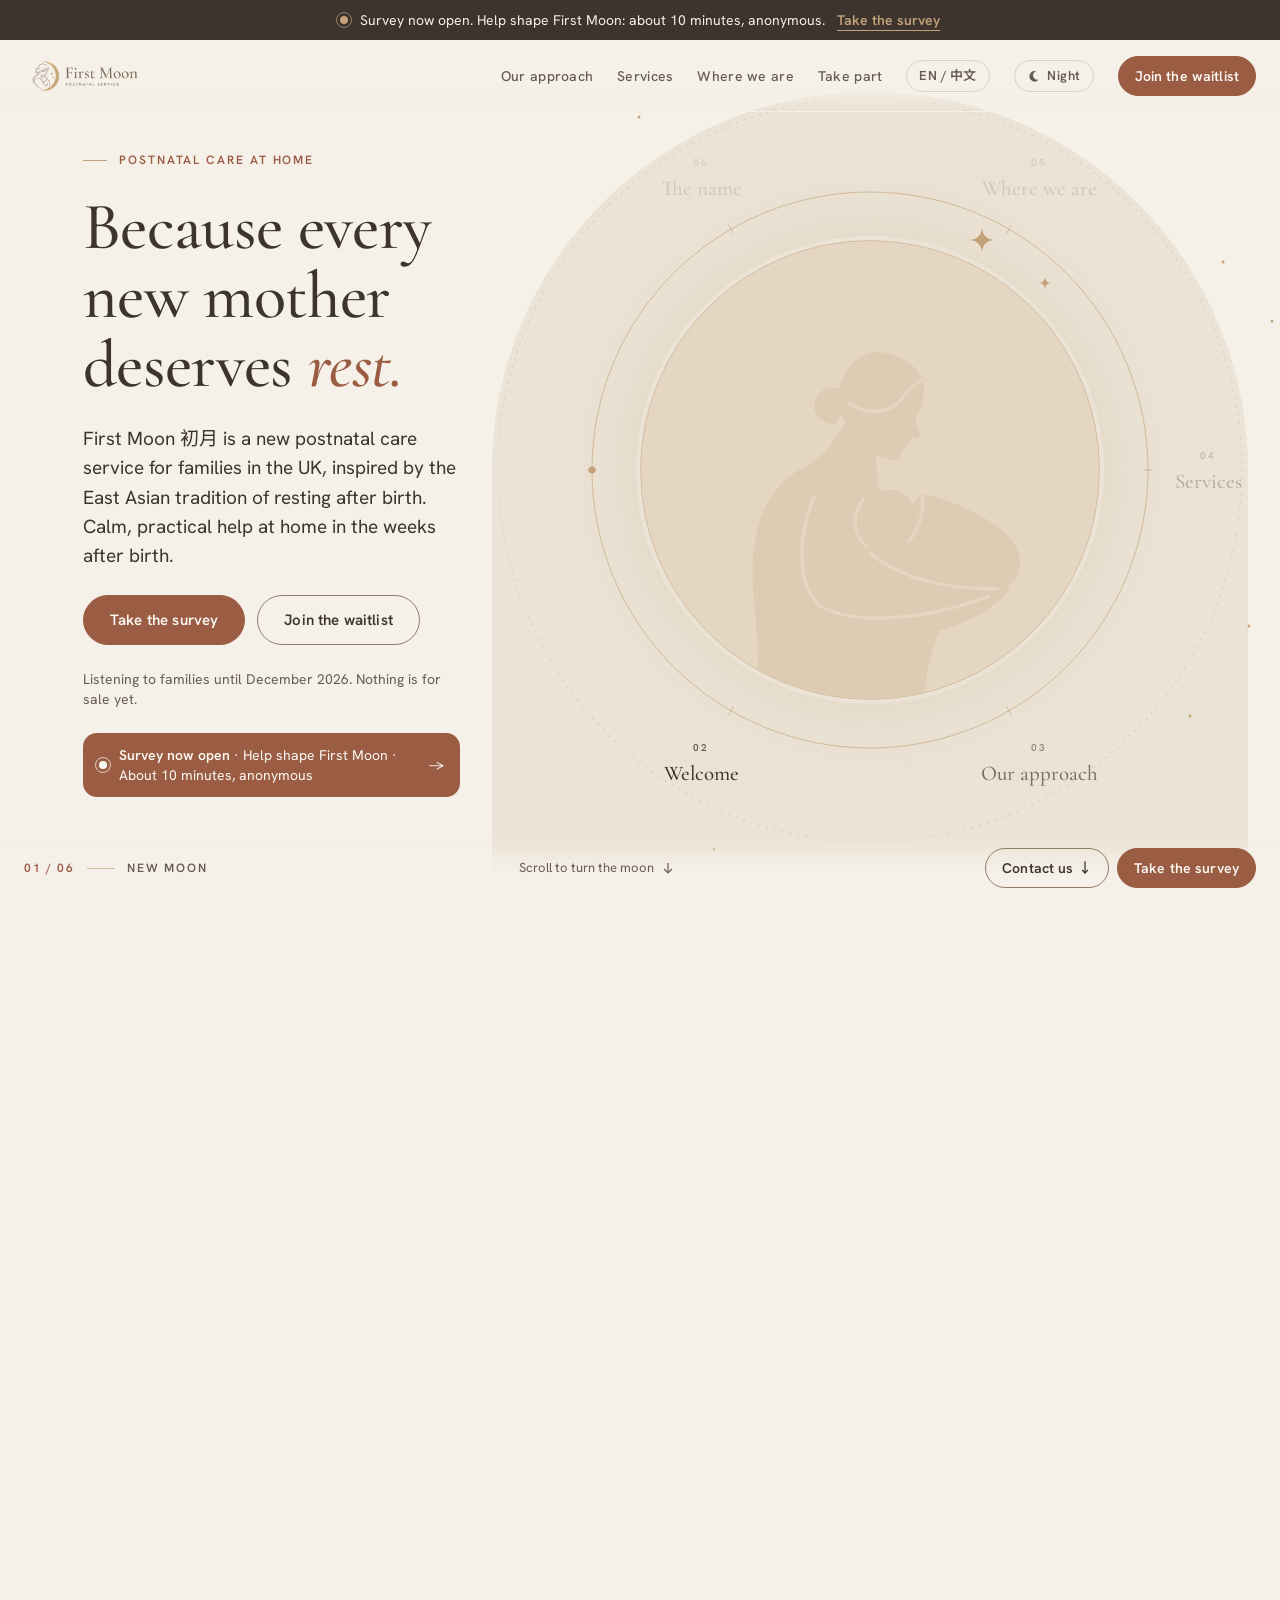
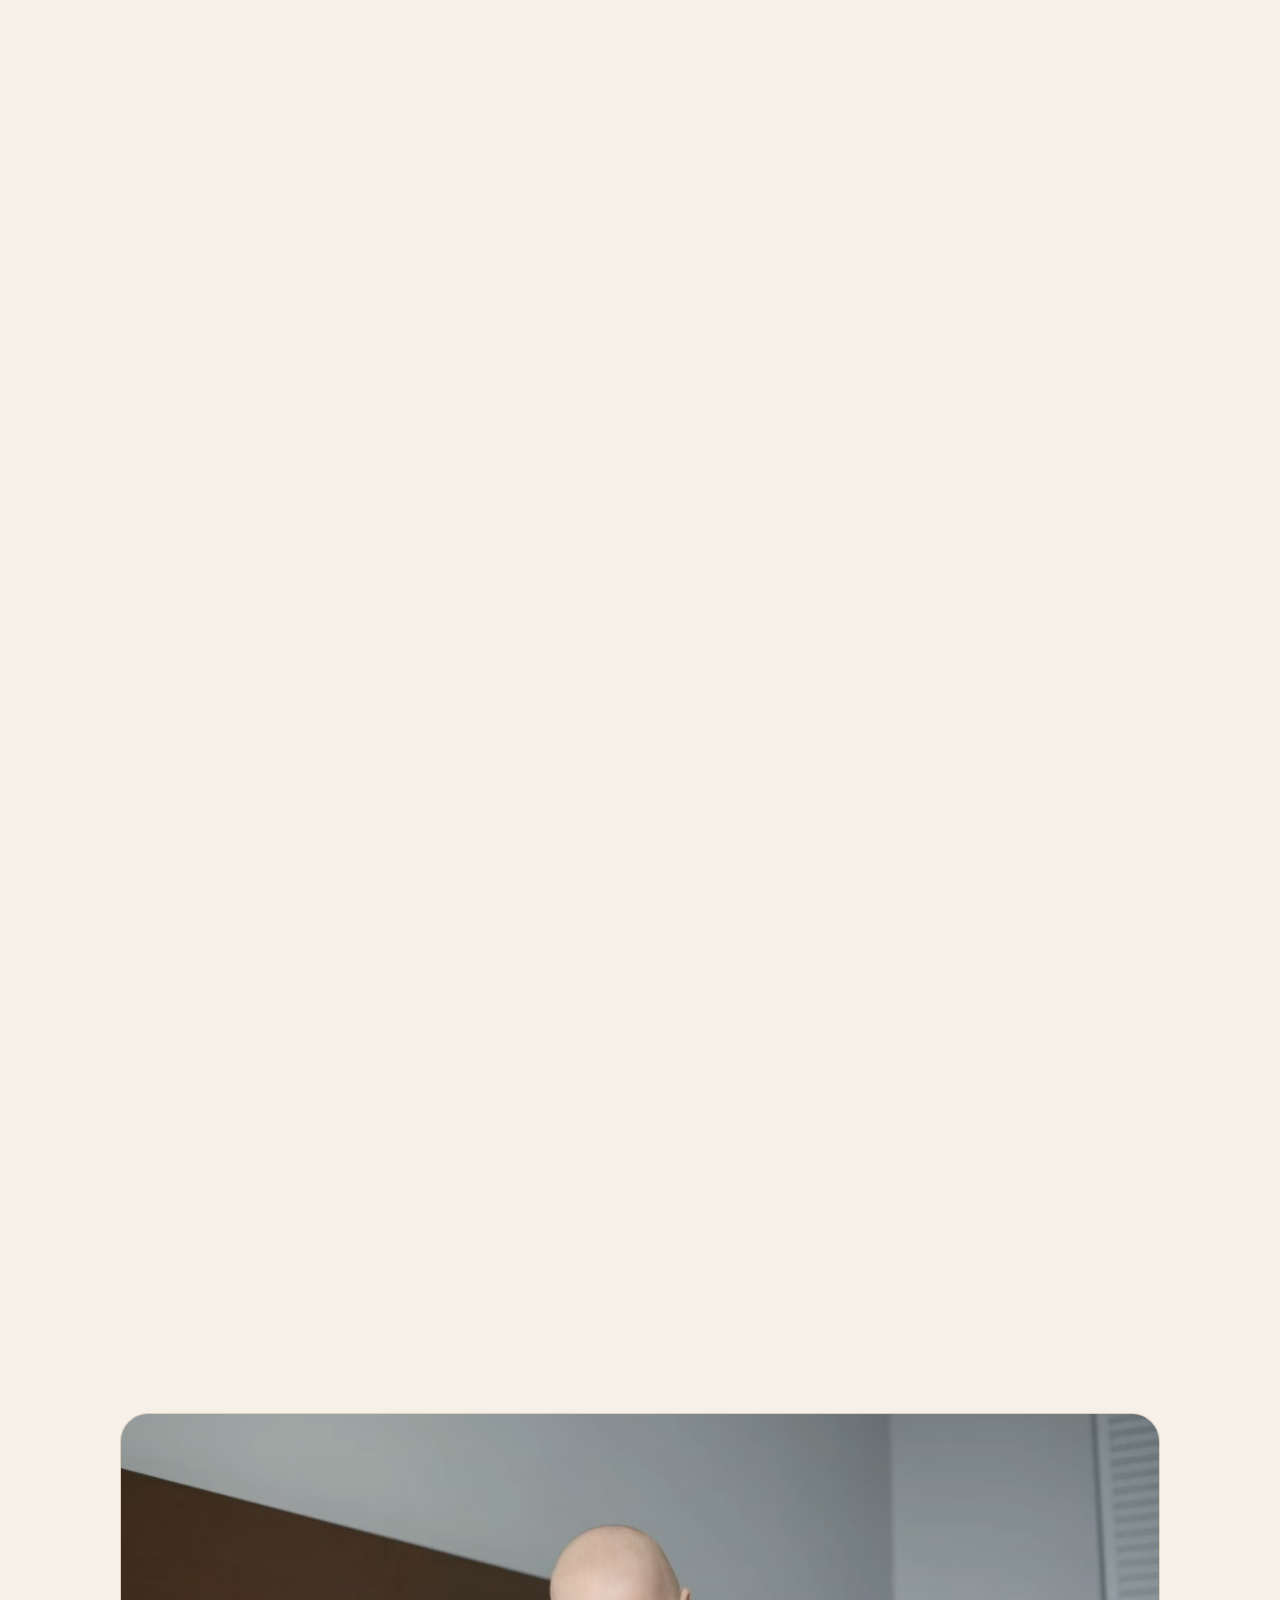
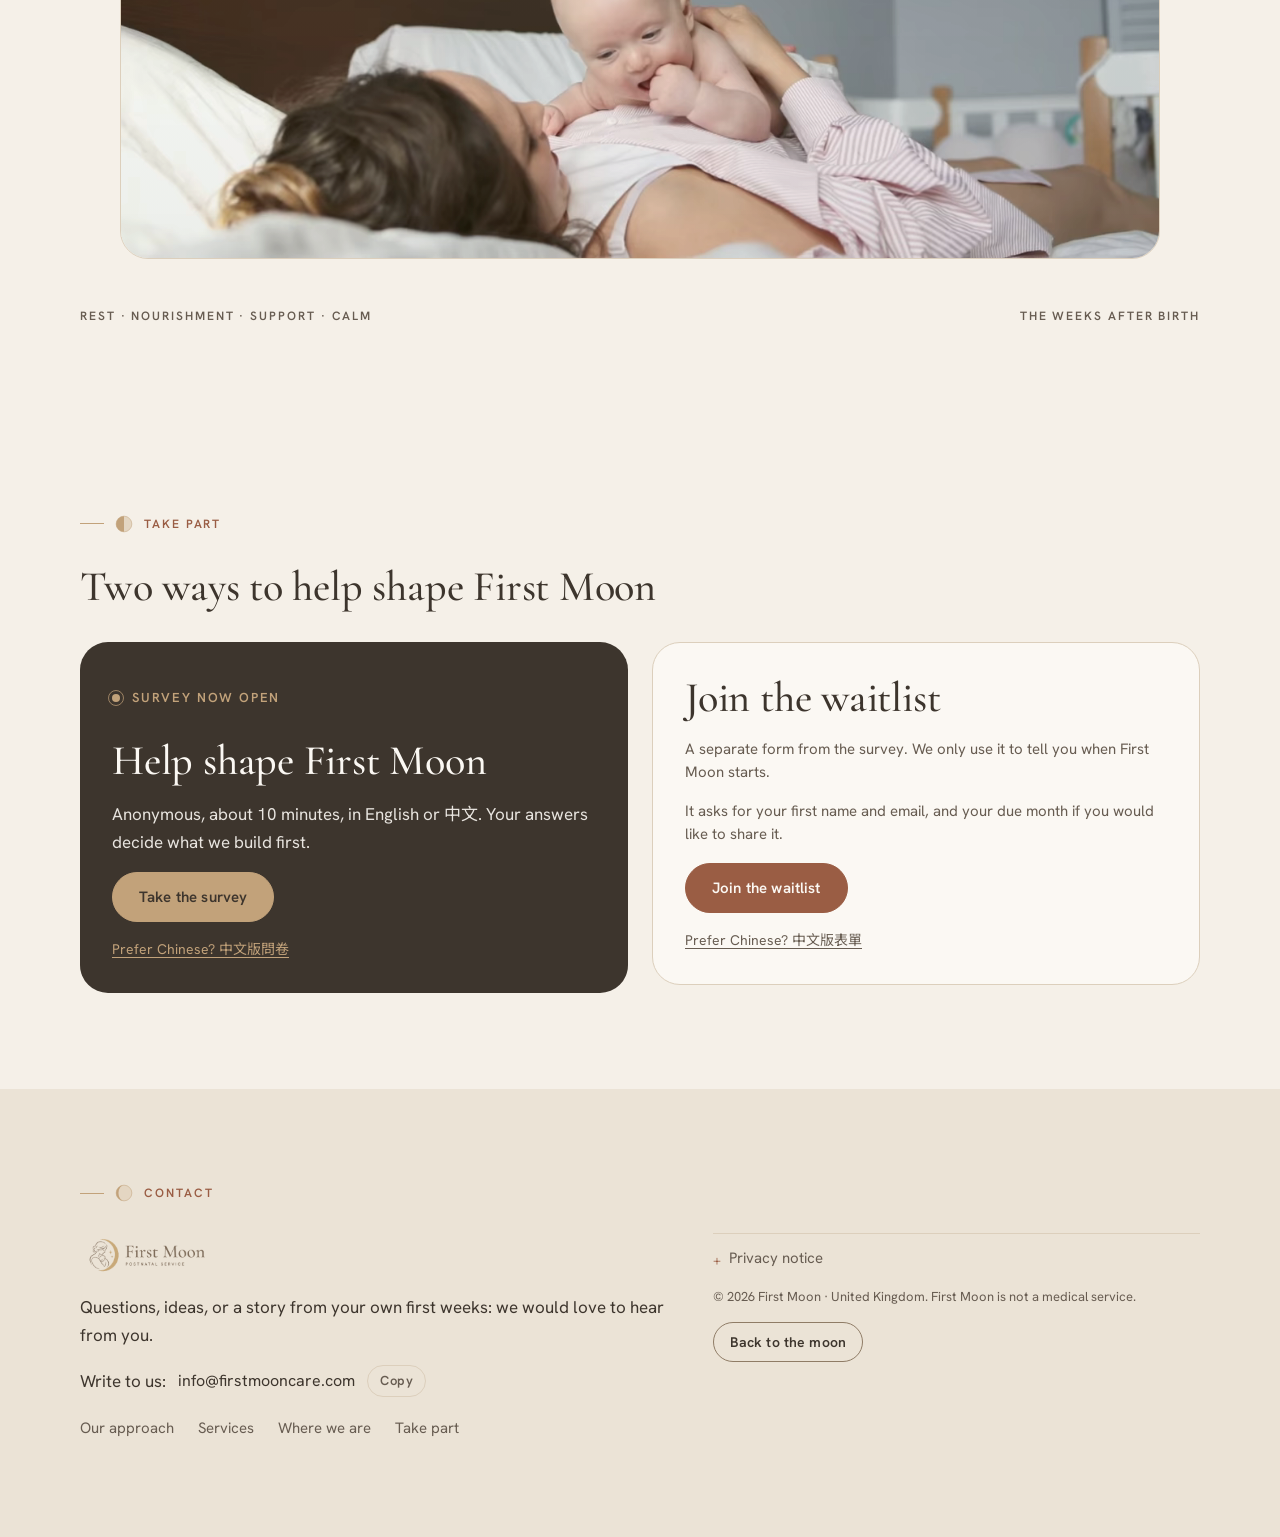
==== commit ba19aac9: "Reveal a mother and child in the moon as it waxes The moon on the homepage now holds a paper-cut fig" ====
--- a/index.html
+++ b/index.html
@@ -135,6 +135,13 @@
 .shade { fill: var(--moon-shadow); }
 .lit { fill: var(--moon-gold); }
 .rim { fill: none; stroke: var(--moon-gold); stroke-width: 1; opacity: .5; vector-effect: non-scaling-stroke; }
+/* the mother and child inside the moon: cut out of the lit part, a faint outline in the shadow (like earthshine), so the phases reveal her as the moon fills */
+.mother .fig { fill: var(--moon-shadow); }
+.mother .line { fill: none; stroke: var(--moon-gold); stroke-width: 1.5; stroke-linecap: round; stroke-linejoin: round; }
+.mother.ghost { opacity: .2; }
+.mother.ghost .fig { fill: var(--moon-gold); }
+.mother.ghost .line { stroke: var(--moon-shadow); }
+:root[data-theme="dark"] .mother.ghost { opacity: .16; }
 .dial { position: absolute; overflow: visible; }
 .dial .ring { fill: none; stroke: var(--dial); stroke-width: 1; vector-effect: non-scaling-stroke; }
 .dial .ring-dots { fill: none; stroke: var(--dial-soft); stroke-width: 1.5; stroke-dasharray: 1 7; stroke-linecap: round; vector-effect: non-scaling-stroke; }
@@ -637,7 +644,27 @@
     if (p < 0.5) { a = r * c; return 'M0,' + (-r) + 'A' + r + ',' + r + ' 0 0 1 0,' + r + 'A' + Math.abs(a).toFixed(3) + ',' + r + ' 0 0 ' + (a > 0 ? 0 : 1) + ' 0,' + (-r) + 'Z'; }
     a = -r * c; return 'M0,' + (-r) + 'A' + r + ',' + r + ' 0 0 0 0,' + r + 'A' + Math.abs(a).toFixed(3) + ',' + r + ' 0 0 ' + (a > 0 ? 0 : 1) + ' 0,' + (-r) + 'Z';
   }
+  // The mother and child: a paper-cut figure inside the moon (viewBox -102 -102 204 204). She holds her baby, swaddled, and looks down at it.
+  // The lit part of the moon shows her cut out of the gold; in the shadow she is only a faint outline, so each phase reveals more of her.
+  var MOTHER = '<g transform="translate(2,8) scale(.94)"><g class="fig">'
+    + '<g transform="translate(-8,-66) rotate(24 -4 52)">'
+    + '<path d="M-3,0C3,-.4 7.6,1 10.6,3.4C13.6,5.8 15.2,8 15.8,11C16.4,14 17.2,16.6 17,19C16.9,20.2 16.4,20.8 16.6,22C17.2,24.4 20.4,26.8 21.6,28.6C22.2,29.6 21.6,30.6 20,30.8C19.4,30.8 18.8,31 18.8,31.6C18.8,32.4 19.2,33 18.9,33.8C18.7,34.4 17.8,34.8 17.8,35.1C17.8,35.4 18.6,35.8 18.4,36.6C18.2,37.4 16.9,37.8 16.9,38.6C16.9,39.6 17.8,40.8 17.4,42.2C17,43.6 15.8,44.4 14.4,44.6C11.6,45 9,45.2 7,46.2L2,62L-16,60C-14.6,52 -13,44 -12,38C-17,33 -21,28 -21.6,22C-22.2,15 -20,8 -15.6,4C-12,1.2 -7.6,0 -3,0Z"/>'   // her head, bowed
+    + '<path d="M-15,26C-22,22 -29,26 -29,33C-29,40 -22,43 -16,40Z"/></g>'   // her bun
+    + '<path d="M-14,-30C-18,-20 -26,-13 -34,-9C-46,-3 -54,10 -56,28C-58,46 -54,62 -54,80C-54,96 -58,108 -60,120L22,120C22,96 24,82 30,66C44,62 56,56 63,46L2,2L.5,-16Z"/>'   // neck, back and arms
+    + '<path d="M6,.5C9.6,.5 12.4,1.6 14.2,3.6C15,3.4 16,3.8 15.8,4.8C15.6,5.6 16.6,6 17.6,6.4C18.4,6.8 18.4,7.8 17.8,8.4C18.6,9.2 19.2,10.6 19.5,12L19.5,20C17.4,25 12.4,27.5 6,27.5C-1.5,27.5 -7.5,21.5 -7.5,14C-7.5,6.5 -1.5,.5 6,.5Z"/>'   // the baby's head, face turned up to her
+    + '<path d="M21,2.5C30,3.5 44,9 56,17C64,23 69,30 67,38C65,46 57,48 49,48C34,48 18,41 6,27Z"/></g>'   // the swaddle
+    + '<path class="line" transform="translate(-8,-66) rotate(24 -4 52)" d="M12.4,5C9.6,7.6 8.4,11.6 7.6,15.4C6.8,19.4 4.4,23.6 0,26.4C-4.4,29 -9.6,29.6 -14,28.8"/>'   // her hairline
+    + '<path class="line" d="M-5,5C-11,12 -10,22 -4,26.5M22,2.8C23.2,9 21.8,17 15.8,24.6M-28,4C-36,22 -36,44 -26,54C-10,64 24,61 53,50M-2,30C12,42 34,47 57,46.5"/></g>';   // the baby's head, the blanket's edge, her arm
+  // Puts the figure into a moon's svg: a faint copy under the lit part, and a cut-out copy clipped to it. Returns the clip's path, which follows the lit path.
+  function addMother(svg, key) {
+    var lit = svg.querySelector('.lit');
+    lit.insertAdjacentHTML('beforebegin', '<defs><clipPath id="fm-disc-' + key + '"><circle r="99.5"></circle></clipPath><clipPath id="fm-lit-' + key + '"><path d=""></path></clipPath></defs>'
+      + '<g class="mother ghost" clip-path="url(#fm-disc-' + key + ')">' + MOTHER + '</g>');
+    lit.insertAdjacentHTML('afterend', '<g class="mother cut" clip-path="url(#fm-lit-' + key + ')">' + MOTHER + '</g>');
+    return svg.querySelector('#fm-lit-' + key + ' path');
+  }
   function glyph(p) { return '<svg viewBox="-102 -102 204 204" aria-hidden="true"><circle class="shade" r="100"></circle><path class="lit" d="' + litPath(p, 100) + '"></path><circle class="rim" r="100"></circle></svg>'; }
+  liveLits.push(addMother(moon.querySelector('svg'), 'dial'));
   Array.prototype.forEach.call(document.querySelectorAll('.lit[data-p]'), function (el) { el.setAttribute('d', litPath(parseFloat(el.getAttribute('data-p')), 100)); });
 
   // links and the address, from CONFIG. Each survey or waitlist link opens the form in the language the page is showing;
@@ -860,6 +887,7 @@
   // scrolling: the zone's progress drives the dial; a smoothing loop settles the motion
   function zoneTop() { return zone.getBoundingClientRect().top + window.scrollY; }
   var archM = document.querySelector('.arch-m'), moonMLit = document.querySelector('.moon-m .lit');
+  var moonMClip = moonMLit ? addMother(document.querySelector('.moon-m svg'), 'arch') : null;
   function onScroll() {
     if (stacked()) {
       var max = document.documentElement.scrollHeight - window.innerHeight;
@@ -867,7 +895,9 @@
       if (archM && moonMLit) {
         var rc = archM.getBoundingClientRect(), H0 = window.innerHeight;
         var a = Math.max(0, Math.min(1, (H0 - rc.top) / (H0 * 0.9)));   // new at the foot of the screen, full by the time it reaches the top
-        moonMLit.setAttribute('d', litPath(0.5 * a, 100));
+        if (mqReduce.matches) a = 1;   // reduced motion: a still, full moon with the mother and child whole
+        var dm = litPath(0.5 * a, 100);
+        moonMLit.setAttribute('d', dm); moonMClip.setAttribute('d', dm);
       }
       return;
     }
